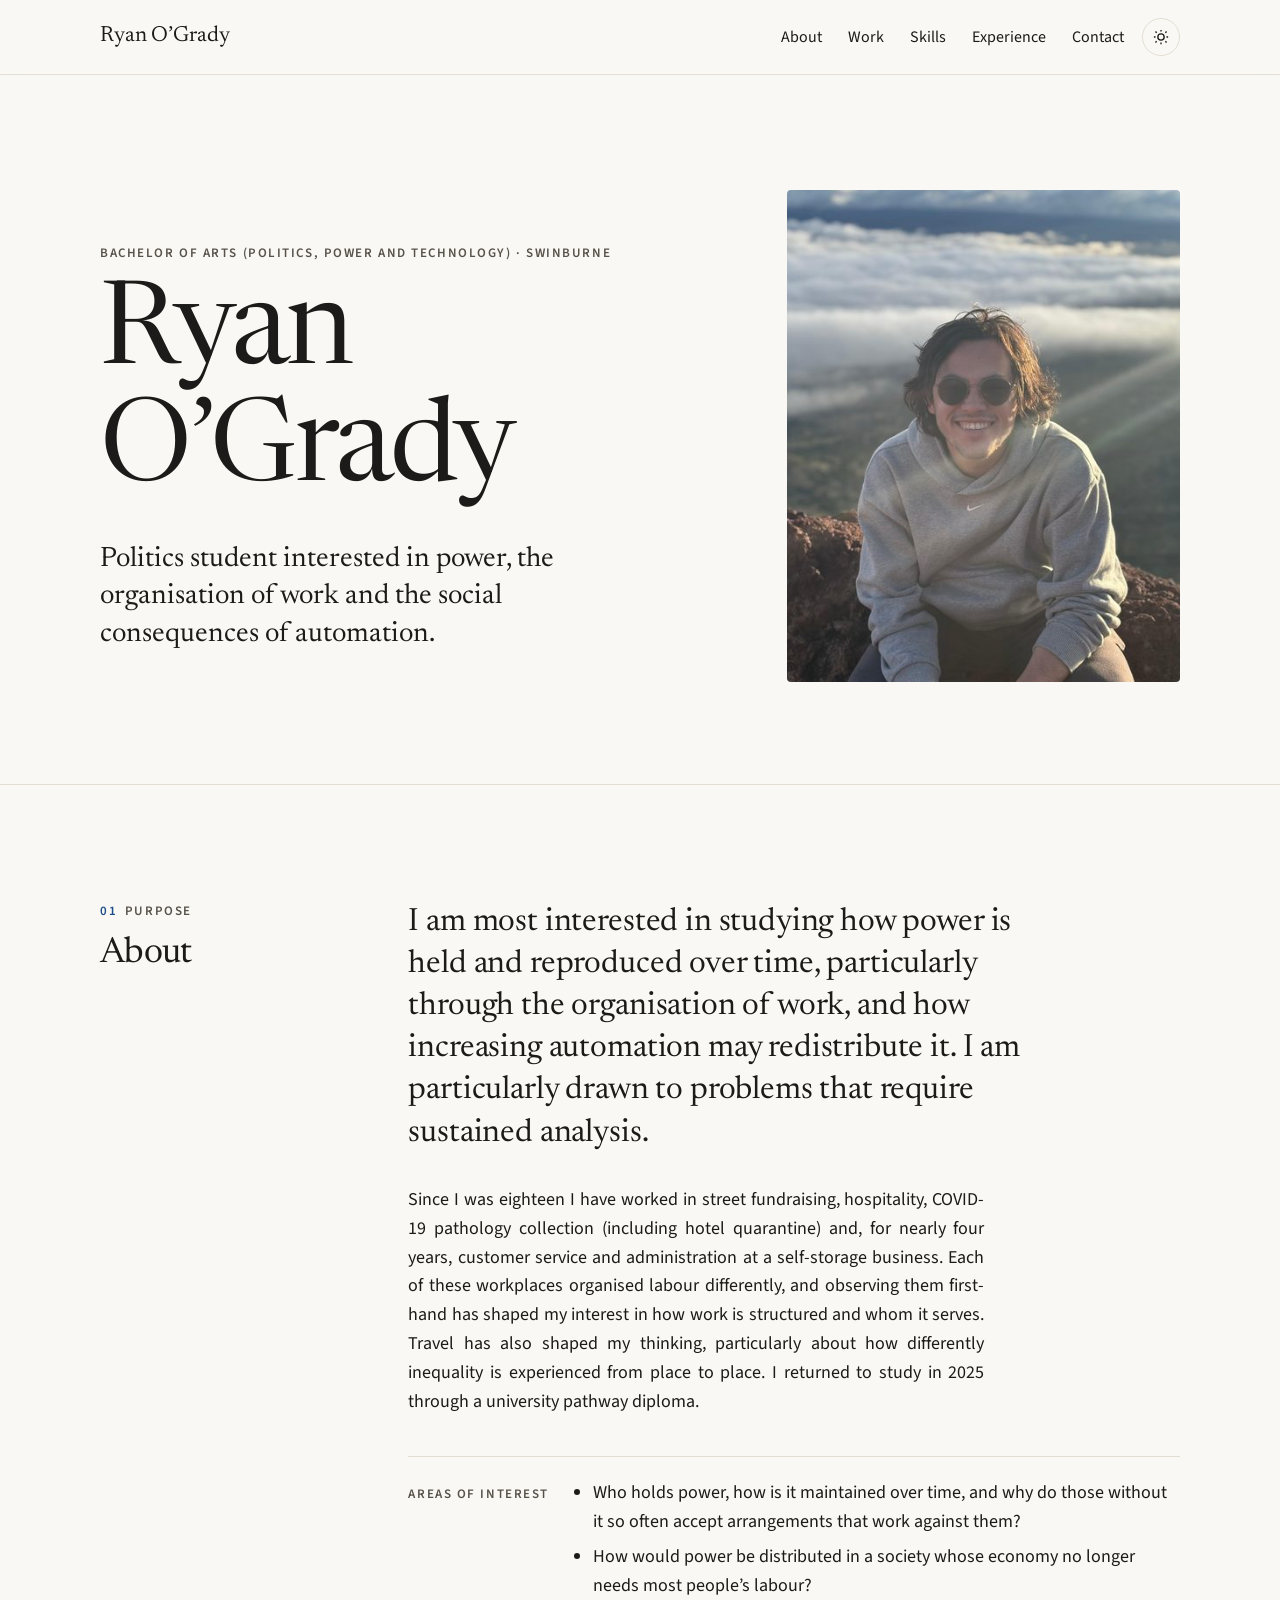
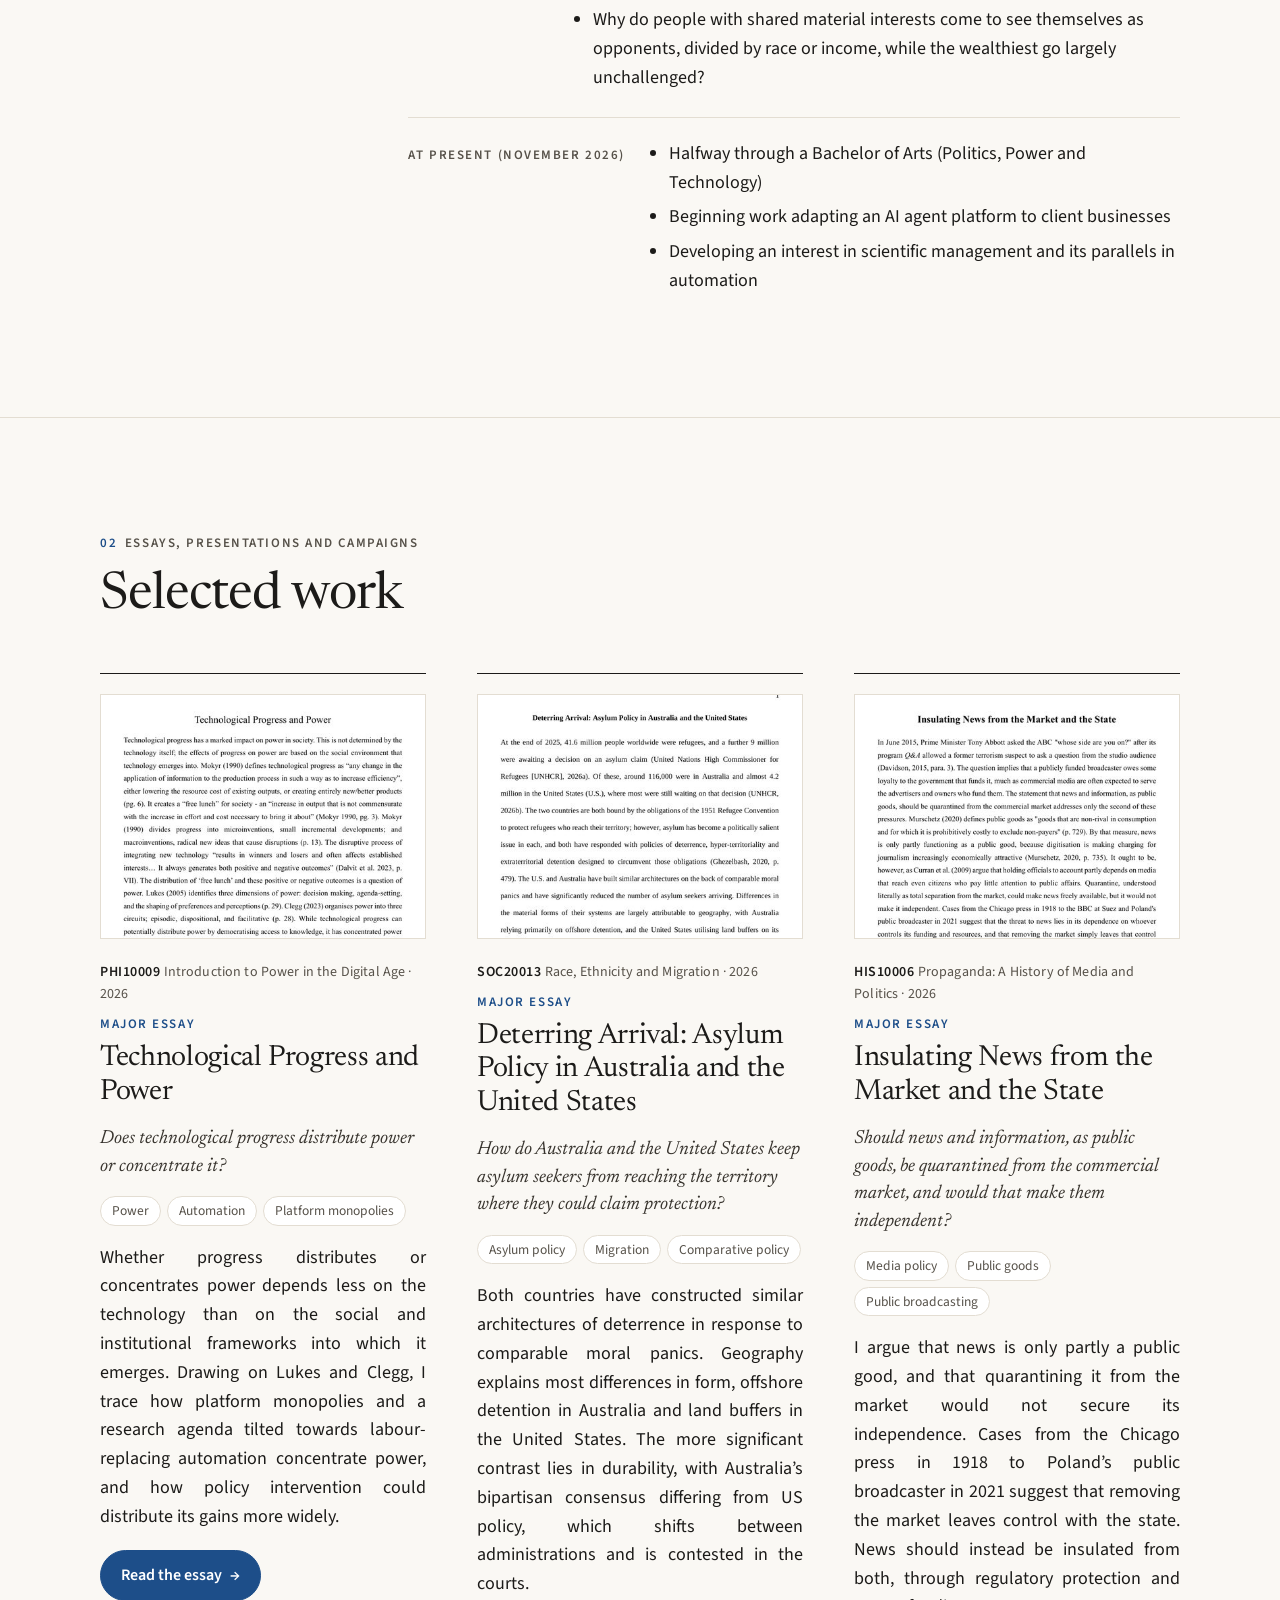
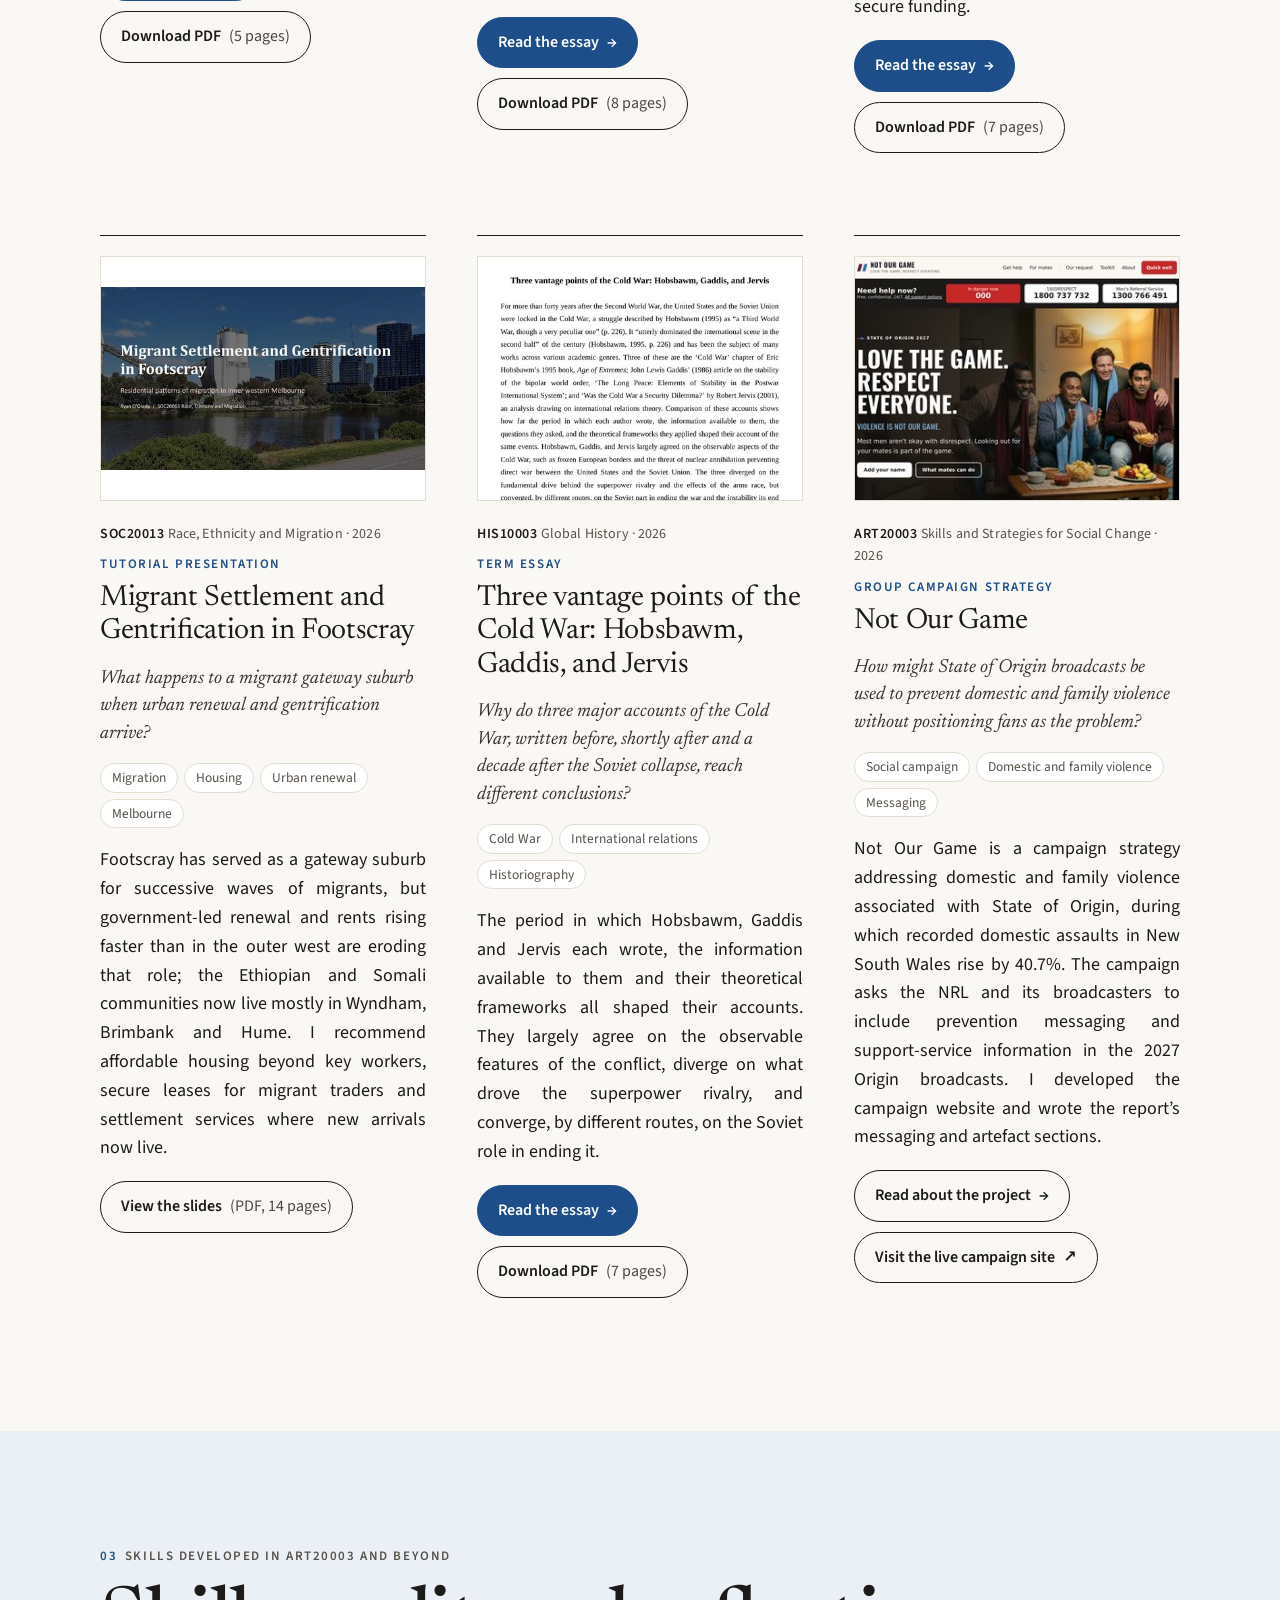
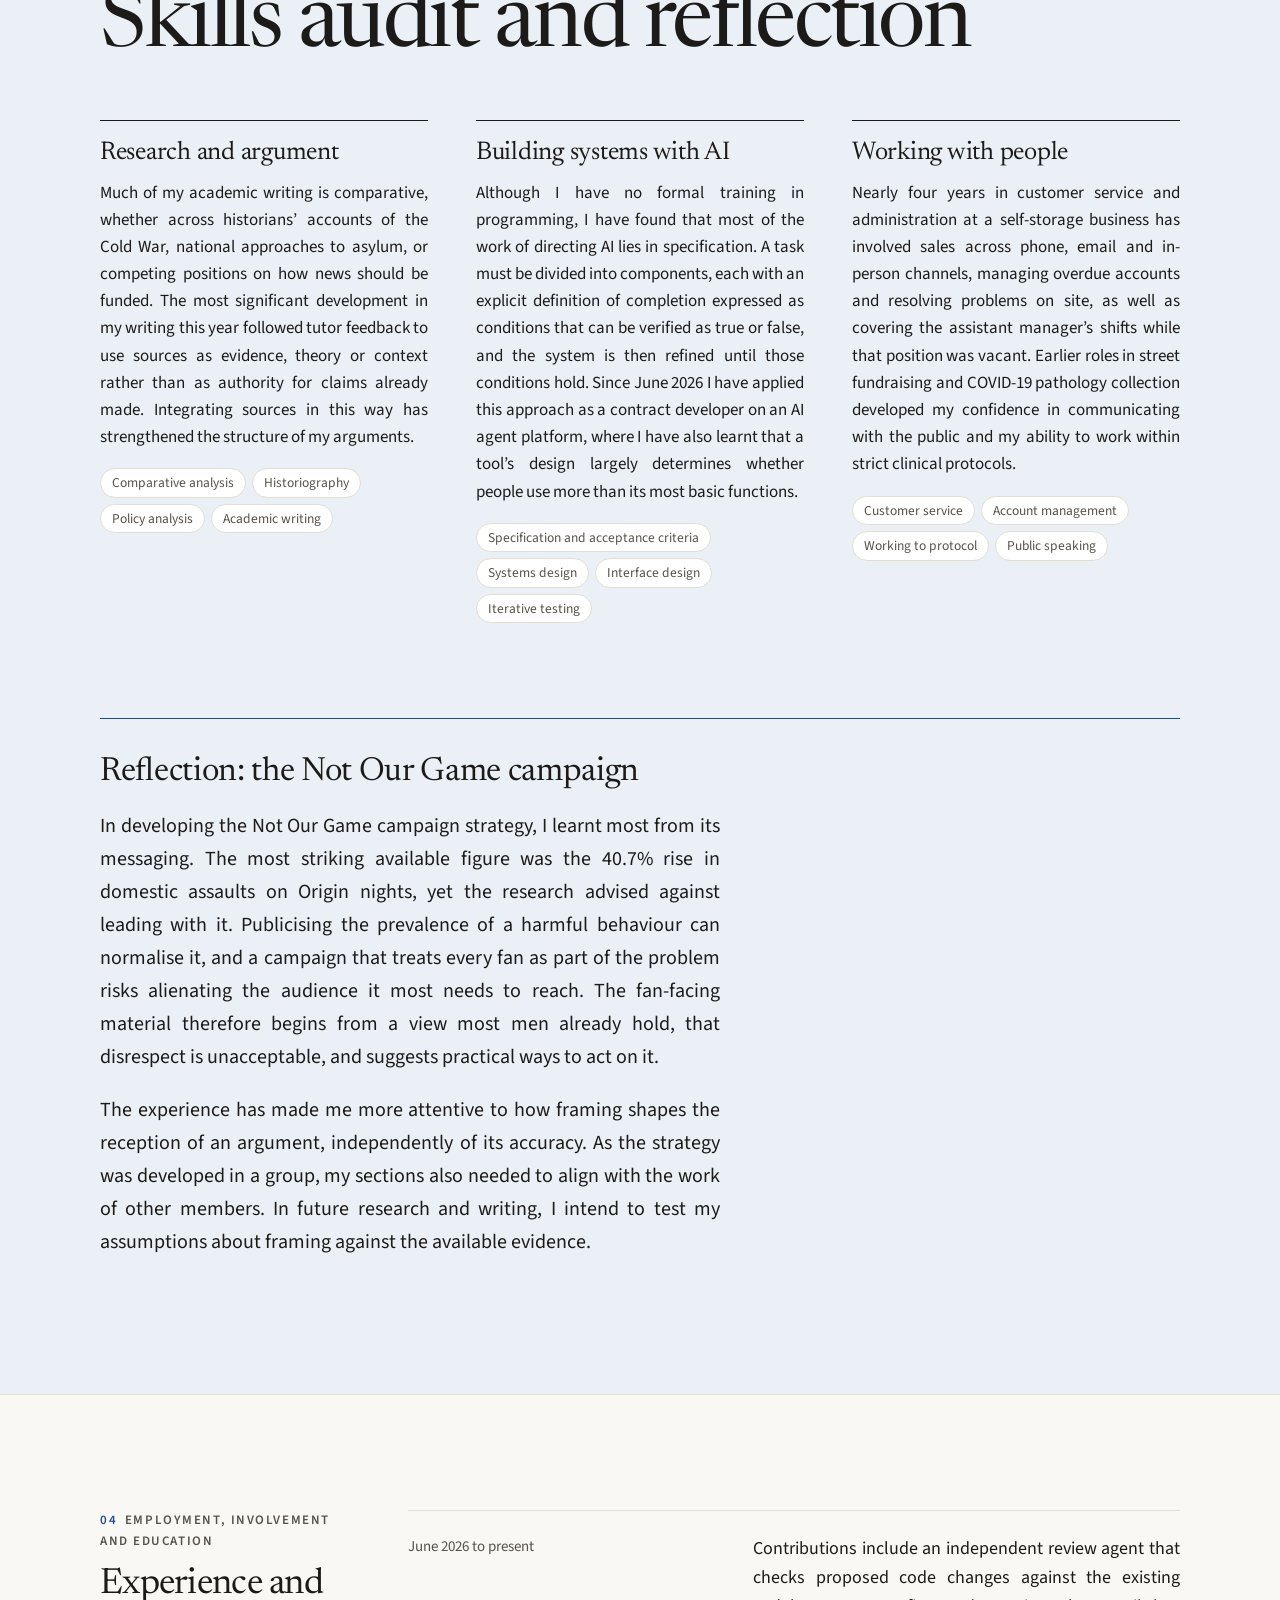
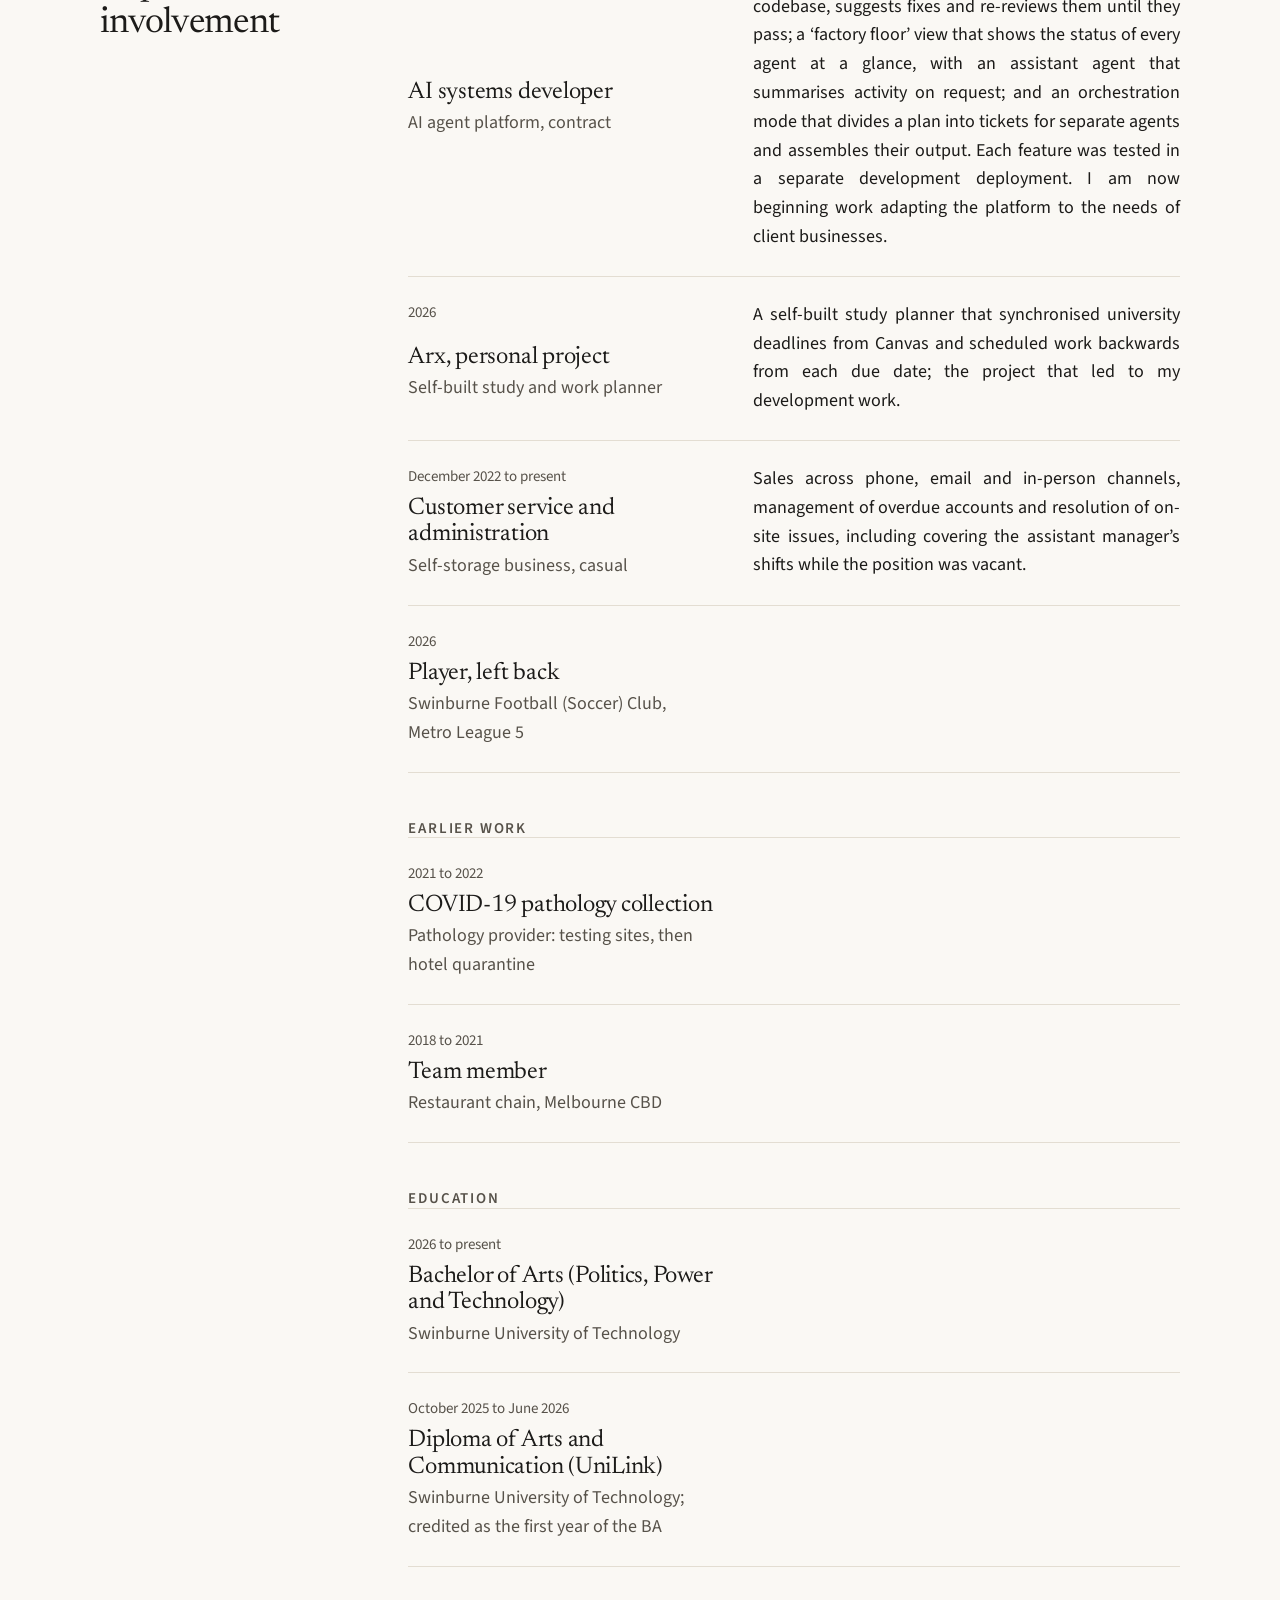
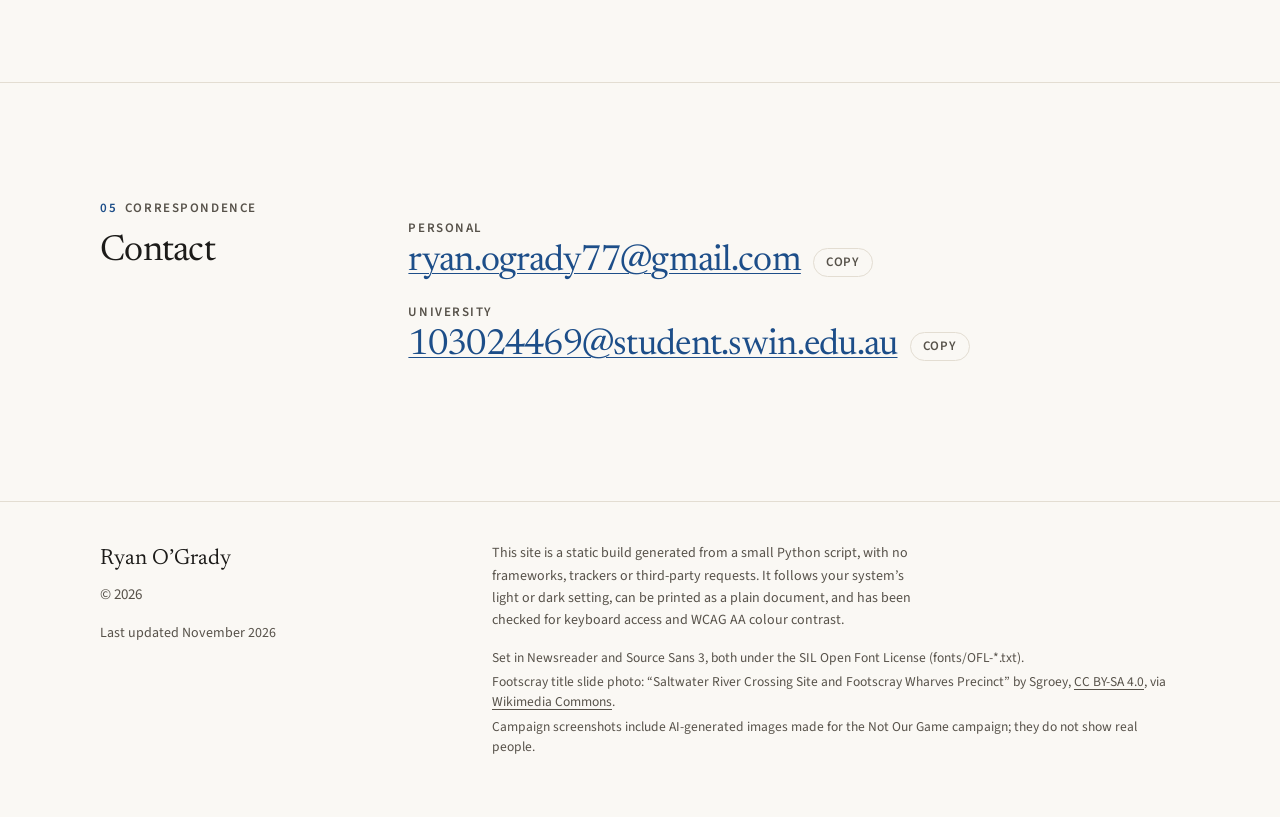
==== site/index.html @ 0b1dc6e7 "Final release build: wording pass, drafts accepted, indexing enabled Co-Authored-By: Claude Opus 5.5" ====
<!doctype html><html lang="en-AU"><head><meta charset="utf-8"><meta name="viewport" content="width=device-width, initial-scale=1"><title>Ryan O’Grady | Bachelor of Arts (Politics, Power and Technology), Swinburne</title><meta name="description" content="Portfolio of Ryan O’Grady, Bachelor of Arts student majoring in Politics, Power and Technology at Swinburne University of Technology."><meta name="theme-color" content="#faf8f4"><meta property="og:type" content="website"><meta property="og:title" content="Ryan O’Grady | Bachelor of Arts (Politics, Power and Technology), Swinburne"><meta property="og:description" content="Portfolio of Ryan O’Grady, Bachelor of Arts student majoring in Politics, Power and Technology at Swinburne University of Technology."><meta property="og:url" content="https://ryanoogrady.netlify.app"><meta property="og:image" content="https://ryanoogrady.netlify.app/og.jpg"><meta property="og:image:width" content="1200"><meta property="og:image:height" content="630"><meta property="og:image:alt" content="Ryan O’Grady: Bachelor of Arts (Politics, Power and Technology) · Swinburne"><meta name="twitter:card" content="summary_large_image"><link rel="icon" href="favicon.svg" type="image/svg+xml"><link rel="preload" href="fonts/newsreader.woff2" as="font" type="font/woff2" crossorigin><link rel="preload" href="fonts/source-sans-3.woff2" as="font" type="font/woff2" crossorigin><link rel="stylesheet" href="style.css"><script>try{var t=localStorage.getItem("theme");if(t)document.documentElement.dataset.theme=t}catch(e){}</script><script src="site.js" defer></script></head><body><a class="skip" href="#main">Skip to content</a><header class="site-head" id="top"><div class="wrap"><a class="brand" href="#top">Ryan O’Grady</a><div class="head-tools"><nav class="nav" aria-label="Main"><ul><li><a href="#about">About</a></li><li><a href="#work">Work</a></li><li><a href="#skills">Skills</a></li><li><a href="#experience">Experience</a></li><li><a href="#contact">Contact</a></li></ul></nav><button class="theme-toggle" type="button" aria-label="Switch to dark theme" hidden><svg class="sun" viewBox="0 0 24 24" fill="none" stroke="currentColor" stroke-width="1.8" aria-hidden="true"><circle cx="12" cy="12" r="4.2"/><path d="M12 2.5v2.2M12 19.3v2.2M4.6 4.6l1.6 1.6M17.8 17.8l1.6 1.6M2.5 12h2.2M19.3 12h2.2M4.6 19.4l1.6-1.6M17.8 6.2l1.6-1.6"/></svg><svg class="moon" viewBox="0 0 24 24" fill="none" stroke="currentColor" stroke-width="1.8" aria-hidden="true"><path d="M20 14.6A8.5 8.5 0 0 1 9.4 4a8.5 8.5 0 1 0 10.6 10.6z"/></svg></button></div></div><div class="progress" aria-hidden="true"></div></header><main id="main"><section class="hero" aria-labelledby="name"><div class="wrap"><div><p class="kicker">Bachelor of Arts (Politics, Power and Technology) · Swinburne</p><h1 id="name">Ryan O’Grady</h1><div class="descriptor"><p>Politics student interested in power, the organisation of work and the social consequences of automation.</p></div></div><figure class="portrait"><img src="images/ryan-portrait-900.jpg" srcset="images/ryan-portrait-450.jpg 450w, images/ryan-portrait-900.jpg 900w" sizes="(max-width:900px) 340px, 33vw" width="900" height="1125" alt="Ryan sitting on a rocky summit above a layer of cloud, smiling." fetchpriority="high" decoding="async"></figure></div></section><section class="sec" id="about" aria-labelledby="about-h"><div class="wrap sec-grid"><div class="sec-label"><p class="kicker"><span class="num">01</span>Purpose</p><h2 id="about-h">About</h2></div><div><p class="lede">I am most interested in studying how power is held and reproduced over time, particularly through the organisation of work, and how increasing automation may redistribute it. I am particularly drawn to problems that require sustained analysis.</p><div class="measure" style="margin-top:28px"><p>Since I was eighteen I have worked in street fundraising, hospitality, COVID-19 pathology collection (including hotel quarantine) and, for nearly four years, customer service and administration at a self-storage business. Each of these workplaces organised labour differently, and observing them first-hand has shaped my interest in how work is structured and whom it serves. Travel has also shaped my thinking, particularly about how differently inequality is experienced from place to place. I returned to study in 2025 through a university pathway diploma.</p></div><div class="exploring"><p class="kicker">Areas of interest</p><div><ul class="points"><li>Who holds power, how is it maintained over time, and why do those without it so often accept arrangements that work against them?</li><li>How would power be distributed in a society whose economy no longer needs most people’s labour?</li><li>Why do people with shared material interests come to see themselves as opponents, divided by race or income, while the wealthiest go largely unchallenged?</li></ul></div></div><div class="exploring"><p class="kicker">At present (November 2026)</p><div><ul class="points"><li>Halfway through a Bachelor of Arts (Politics, Power and Technology)</li><li>Beginning work adapting an AI agent platform to client businesses</li><li>Developing an interest in scientific management and its parallels in automation</li></ul></div></div></div></div></section><section class="sec" id="work" aria-labelledby="work-h"><div class="wrap"><div class="work-head"><p class="kicker"><span class="num">02</span>Essays, presentations and campaigns</p><h2 id="work-h">Selected work</h2></div><div class="cards"><article class="card"><figure class="thumb"><a href="essay-technological-progress-and-power.html" tabindex="-1" aria-hidden="true"><img src="images/essay-phi10009-p1-875.jpg" srcset="images/essay-phi10009-p1-480.jpg 480w, images/essay-phi10009-p1-875.jpg 875w" sizes="(max-width:700px) 92vw, 400px" width="875" height="656" alt="First page of the essay, headed Technological Progress and Power." loading="lazy" decoding="async"></a></figure><div><p class="unit"><b>PHI10009</b> Introduction to Power in the Digital Age <span aria-hidden="true">&middot;</span> 2026</p><h3><span class="type">Major essay</span><a class="card-link" href="essay-technological-progress-and-power.html">Technological Progress and Power</a></h3><p class="topic">Does technological progress distribute power or concentrate it?</p><ul class="tags" aria-label="Topics"><li>Power</li><li>Automation</li><li>Platform monopolies</li></ul><p>Whether progress distributes or concentrates power depends less on the technology than on the social and institutional frameworks into which it emerges. Drawing on Lukes and Clegg, I trace how platform monopolies and a research agenda tilted towards labour-replacing automation concentrate power, and how policy intervention could distribute its gains more widely.</p><p class="actions"><a class="btn solid" href="essay-technological-progress-and-power.html">Read the essay <span class="arr" aria-hidden="true">&rarr;</span></a><a class="btn" href="files/ryan-ogrady-technological-progress-and-power.pdf">Download PDF <span class="btn-note">(5 pages)</span></a></p></div></article><article class="card"><figure class="thumb"><a href="essay-deterring-arrival.html" tabindex="-1" aria-hidden="true"><img src="images/essay-soc20013-p1-875.jpg" srcset="images/essay-soc20013-p1-480.jpg 480w, images/essay-soc20013-p1-875.jpg 875w" sizes="(max-width:700px) 92vw, 400px" width="875" height="656" alt="First page of the essay, headed Deterring Arrival: Asylum Policy in Australia and the United States." loading="lazy" decoding="async"></a></figure><div><p class="unit"><b>SOC20013</b> Race, Ethnicity and Migration <span aria-hidden="true">&middot;</span> 2026</p><h3><span class="type">Major essay</span><a class="card-link" href="essay-deterring-arrival.html">Deterring Arrival: Asylum Policy in Australia and the United States</a></h3><p class="topic">How do Australia and the United States keep asylum seekers from reaching the territory where they could claim protection?</p><ul class="tags" aria-label="Topics"><li>Asylum policy</li><li>Migration</li><li>Comparative policy</li></ul><p>Both countries have constructed similar architectures of deterrence in response to comparable moral panics. Geography explains most differences in form, offshore detention in Australia and land buffers in the United States. The more significant contrast lies in durability, with Australia’s bipartisan consensus differing from US policy, which shifts between administrations and is contested in the courts.</p><p class="actions"><a class="btn solid" href="essay-deterring-arrival.html">Read the essay <span class="arr" aria-hidden="true">&rarr;</span></a><a class="btn" href="files/ryan-ogrady-deterring-arrival-asylum-policy.pdf">Download PDF <span class="btn-note">(8 pages)</span></a></p></div></article><article class="card"><figure class="thumb"><a href="essay-insulating-news.html" tabindex="-1" aria-hidden="true"><img src="images/essay-his10006-p1-875.jpg" srcset="images/essay-his10006-p1-480.jpg 480w, images/essay-his10006-p1-875.jpg 875w" sizes="(max-width:700px) 92vw, 400px" width="875" height="656" alt="First page of the essay, headed Insulating News from the Market and the State." loading="lazy" decoding="async"></a></figure><div><p class="unit"><b>HIS10006</b> Propaganda: A History of Media and Politics <span aria-hidden="true">&middot;</span> 2026</p><h3><span class="type">Major essay</span><a class="card-link" href="essay-insulating-news.html">Insulating News from the Market and the State</a></h3><p class="topic">Should news and information, as public goods, be quarantined from the commercial market, and would that make them independent?</p><ul class="tags" aria-label="Topics"><li>Media policy</li><li>Public goods</li><li>Public broadcasting</li></ul><p>I argue that news is only partly a public good, and that quarantining it from the market would not secure its independence. Cases from the Chicago press in 1918 to Poland’s public broadcaster in 2021 suggest that removing the market leaves control with the state. News should instead be insulated from both, through regulatory protection and secure funding.</p><p class="actions"><a class="btn solid" href="essay-insulating-news.html">Read the essay <span class="arr" aria-hidden="true">&rarr;</span></a><a class="btn" href="files/ryan-ogrady-insulating-news.pdf">Download PDF <span class="btn-note">(7 pages)</span></a></p></div></article><article class="card"><figure class="thumb fit"><a href="files/ryan-ogrady-footscray-presentation-slides.pdf" tabindex="-1" aria-hidden="true"><img src="images/footscray-final-p1-960.jpg" srcset="images/footscray-final-p1-480.jpg 480w, images/footscray-final-p1-960.jpg 960w" sizes="(max-width:700px) 92vw, 400px" width="960" height="540" alt="Title slide, ‘Migrant Settlement and Gentrification in Footscray’, over a photo of apartment towers beside the river at Footscray." loading="lazy" decoding="async"></a></figure><div><p class="unit"><b>SOC20013</b> Race, Ethnicity and Migration <span aria-hidden="true">&middot;</span> 2026</p><h3><span class="type">Tutorial presentation</span><a class="card-link" href="files/ryan-ogrady-footscray-presentation-slides.pdf">Migrant Settlement and Gentrification in Footscray</a></h3><p class="topic">What happens to a migrant gateway suburb when urban renewal and gentrification arrive?</p><ul class="tags" aria-label="Topics"><li>Migration</li><li>Housing</li><li>Urban renewal</li><li>Melbourne</li></ul><p>Footscray has served as a gateway suburb for successive waves of migrants, but government-led renewal and rents rising faster than in the outer west are eroding that role; the Ethiopian and Somali communities now live mostly in Wyndham, Brimbank and Hume. I recommend affordable housing beyond key workers, secure leases for migrant traders and settlement services where new arrivals now live.</p><p class="actions"><a class="btn" href="files/ryan-ogrady-footscray-presentation-slides.pdf">View the slides <span class="btn-note">(PDF, 14 pages)</span></a></p></div></article><article class="card"><figure class="thumb"><a href="essay-cold-war.html" tabindex="-1" aria-hidden="true"><img src="images/essay-his10003-p1-875.jpg" srcset="images/essay-his10003-p1-480.jpg 480w, images/essay-his10003-p1-875.jpg 875w" sizes="(max-width:700px) 92vw, 400px" width="875" height="656" alt="First page of the essay, headed Three vantage points of the Cold War: Hobsbawm, Gaddis, and Jervis." loading="lazy" decoding="async"></a></figure><div><p class="unit"><b>HIS10003</b> Global History <span aria-hidden="true">&middot;</span> 2026</p><h3><span class="type">Term essay</span><a class="card-link" href="essay-cold-war.html">Three vantage points of the Cold War: Hobsbawm, Gaddis, and Jervis</a></h3><p class="topic">Why do three major accounts of the Cold War, written before, shortly after and a decade after the Soviet collapse, reach different conclusions?</p><ul class="tags" aria-label="Topics"><li>Cold War</li><li>International relations</li><li>Historiography</li></ul><p>The period in which Hobsbawm, Gaddis and Jervis each wrote, the information available to them and their theoretical frameworks all shaped their accounts. They largely agree on the observable features of the conflict, diverge on what drove the superpower rivalry, and converge, by different routes, on the Soviet role in ending it.</p><p class="actions"><a class="btn solid" href="essay-cold-war.html">Read the essay <span class="arr" aria-hidden="true">&rarr;</span></a><a class="btn" href="files/ryan-ogrady-cold-war-three-vantage-points.pdf">Download PDF <span class="btn-note">(7 pages)</span></a></p></div></article><article class="card"><figure class="thumb"><a href="not-our-game.html" tabindex="-1" aria-hidden="true"><img src="images/campaign-home-desktop-960.jpg" srcset="images/campaign-home-desktop-480.jpg 480w, images/campaign-home-desktop-960.jpg 960w" sizes="(max-width:700px) 92vw, 400px" width="960" height="533" alt="Home page of the Not Our Game campaign website, headed ‘Love the game. Respect everyone.’ over an AI-generated image of four fans watching a game at home." loading="lazy" decoding="async"></a></figure><div><p class="unit"><b>ART20003</b> Skills and Strategies for Social Change <span aria-hidden="true">&middot;</span> 2026</p><h3><span class="type">Group campaign strategy</span><a class="card-link" href="not-our-game.html">Not Our Game</a></h3><p class="topic">How might State of Origin broadcasts be used to prevent domestic and family violence without positioning fans as the problem?</p><ul class="tags" aria-label="Topics"><li>Social campaign</li><li>Domestic and family violence</li><li>Messaging</li></ul><p>Not Our Game is a campaign strategy addressing domestic and family violence associated with State of Origin, during which recorded domestic assaults in New South Wales rise by 40.7%. The campaign asks the NRL and its broadcasters to include prevention messaging and support-service information in the 2027 Origin broadcasts. I developed the campaign website and wrote the report’s messaging and artefact sections.</p><p class="actions"><a class="btn" href="not-our-game.html">Read about the project <span class="arr" aria-hidden="true">&rarr;</span></a><a class="btn" href="https://not-our-game.netlify.app">Visit the live campaign site <span class="arr" aria-hidden="true">&#8599;</span></a></p></div></article></div></div></section><section class="sec skills" id="skills" aria-labelledby="skills-h"><div class="wrap"><p class="kicker"><span class="num">03</span>Skills developed in ART20003 and beyond</p><h2 id="skills-h">Skills audit and reflection</h2><div class="skill-groups"><article class="skill-group"><h3>Research and argument</h3><p>Much of my academic writing is comparative, whether across historians’ accounts of the Cold War, national approaches to asylum, or competing positions on how news should be funded. The most significant development in my writing this year followed tutor feedback to use sources as evidence, theory or context rather than as authority for claims already made. Integrating sources in this way has strengthened the structure of my arguments.</p><ul class="tags" aria-label="Skills"><li>Comparative analysis</li><li>Historiography</li><li>Policy analysis</li><li>Academic writing</li></ul></article><article class="skill-group"><h3>Building systems with AI</h3><p>Although I have no formal training in programming, I have found that most of the work of directing AI lies in specification. A task must be divided into components, each with an explicit definition of completion expressed as conditions that can be verified as true or false, and the system is then refined until those conditions hold. Since June 2026 I have applied this approach as a contract developer on an AI agent platform, where I have also learnt that a tool’s design largely determines whether people use more than its most basic functions.</p><ul class="tags" aria-label="Skills"><li>Specification and acceptance criteria</li><li>Systems design</li><li>Interface design</li><li>Iterative testing</li></ul></article><article class="skill-group"><h3>Working with people</h3><p>Nearly four years in customer service and administration at a self-storage business has involved sales across phone, email and in-person channels, managing overdue accounts and resolving problems on site, as well as covering the assistant manager’s shifts while that position was vacant. Earlier roles in street fundraising and COVID-19 pathology collection developed my confidence in communicating with the public and my ability to work within strict clinical protocols.</p><ul class="tags" aria-label="Skills"><li>Customer service</li><li>Account management</li><li>Working to protocol</li><li>Public speaking</li></ul></article></div><div class="skills-body"><div class="audit"><h3 class="reflect-h">Reflection: the Not Our Game campaign</h3><p>In developing the Not Our Game campaign strategy, I learnt most from its messaging. The most striking available figure was the 40.7% rise in domestic assaults on Origin nights, yet the research advised against leading with it. Publicising the prevalence of a harmful behaviour can normalise it, and a campaign that treats every fan as part of the problem risks alienating the audience it most needs to reach. The fan-facing material therefore begins from a view most men already hold, that disrespect is unacceptable, and suggests practical ways to act on it.</p><p>The experience has made me more attentive to how framing shapes the reception of an argument, independently of its accuracy. As the strategy was developed in a group, my sections also needed to align with the work of other members. In future research and writing, I intend to test my assumptions about framing against the available evidence.</p></div><div></div></div></div></section><section class="sec" id="experience" aria-labelledby="xp-h"><div class="wrap sec-grid"><div class="sec-label"><p class="kicker"><span class="num">04</span>Employment, involvement and education</p><h2 id="xp-h">Experience and involvement</h2></div><div><ul class="xp"><li><div class="dates">June 2026 to present</div><div><h3>AI systems developer</h3><p class="org">AI agent platform, contract</p></div><div class="text"><p>Contributions include an independent review agent that checks proposed code changes against the existing codebase, suggests fixes and re-reviews them until they pass; a ‘factory floor’ view that shows the status of every agent at a glance, with an assistant agent that summarises activity on request; and an orchestration mode that divides a plan into tickets for separate agents and assembles their output. Each feature was tested in a separate development deployment. I am now beginning work adapting the platform to the needs of client businesses.</p></div></li><li><div class="dates">2026</div><div><h3>Arx, personal project</h3><p class="org">Self-built study and work planner</p></div><div class="text"><p>A self-built study planner that synchronised university deadlines from Canvas and scheduled work backwards from each due date; the project that led to my development work.</p></div></li><li><div class="dates">December 2022 to present</div><div><h3>Customer service and administration</h3><p class="org">Self-storage business, casual</p></div><div class="text"><p>Sales across phone, email and in-person channels, management of overdue accounts and resolution of on-site issues, including covering the assistant manager’s shifts while the position was vacant.</p></div></li><li><div class="dates">2026</div><div><h3>Player, left back</h3><p class="org">Swinburne Football (Soccer) Club, Metro League 5</p></div><div class="text"></div></li></ul><h3 class="xp-sub">Earlier work</h3><ul class="xp"><li><div class="dates">2021 to 2022</div><div><h3>COVID-19 pathology collection</h3><p class="org">Pathology provider: testing sites, then hotel quarantine</p></div><div class="text"></div></li><li><div class="dates">2018 to 2021</div><div><h3>Team member</h3><p class="org">Restaurant chain, Melbourne CBD</p></div><div class="text"></div></li></ul><h3 class="xp-sub">Education</h3><ul class="xp"><li><div class="dates">2026 to present</div><div><h3>Bachelor of Arts (Politics, Power and Technology)</h3><p class="org">Swinburne University of Technology</p></div><div class="text"></div></li><li><div class="dates">October 2025 to June 2026</div><div><h3>Diploma of Arts and Communication (UniLink)</h3><p class="org">Swinburne University of Technology; credited as the first year of the BA</p></div><div class="text"></div></li></ul></div></div></section><section class="sec contact" id="contact" aria-labelledby="contact-h"><div class="wrap sec-grid"><div class="sec-label"><p class="kicker"><span class="num">05</span>Correspondence</p><h2 id="contact-h">Contact</h2></div><div><div style="margin-top:20px"><p class="email-row"><span class="email-label">Personal</span><span class="email-line"><a class="big" href="mailto:ryan.ogrady77@gmail.com">ryan.ogrady77@gmail.com</a><button class="copy" type="button" data-copy="ryan.ogrady77@gmail.com" aria-label="Copy personal email address" hidden>Copy</button></span></p><p class="email-row"><span class="email-label">University</span><span class="email-line"><a class="big" href="mailto:103024469@student.swin.edu.au">103024469@student.swin.edu.au</a><button class="copy" type="button" data-copy="103024469@student.swin.edu.au" aria-label="Copy university email address" hidden>Copy</button></span></p><span class="sr-only" aria-live="polite" id="live"></span></div></div></div></section></main><footer class="site-foot"><div class="wrap"><div><p class="name">Ryan O’Grady</p><p>&copy; 2026</p><p class="updated">Last updated November 2026</p></div><div><p class="colophon">This site is a static build generated from a small Python script, with no frameworks, trackers or third-party requests. It follows your system’s light or dark setting, can be printed as a plain document, and has been checked for keyboard access and WCAG AA colour contrast.</p><ul class="credits"><li>Set in Newsreader and Source Sans 3, both under the SIL Open Font License (fonts/OFL-*.txt).</li><li>Footscray title slide photo: “Saltwater River Crossing Site and Footscray Wharves Precinct” by Sgroey, <a href="https://creativecommons.org/licenses/by-sa/4.0/">CC BY-SA 4.0</a>, via <a href="https://commons.wikimedia.org/wiki/File:Saltwater_River_Crossing_Site_and_Footscray_Wharves_Precinct.jpg">Wikimedia Commons</a>.</li><li>Campaign screenshots include AI-generated images made for the Not Our Game campaign; they do not show real people.</li></ul></div></div></footer></body></html>
---- site/style.css ----
@font-face{font-family:Newsreader;src:url(fonts/newsreader.woff2) format('woff2');font-weight:200 800;font-style:normal;font-display:swap}
@font-face{font-family:Newsreader;src:url(fonts/newsreader-italic.woff2) format('woff2');font-weight:200 800;font-style:italic;font-display:swap}
@font-face{font-family:'Source Sans 3';src:url(fonts/source-sans-3.woff2) format('woff2');font-weight:200 900;font-style:normal;font-display:swap}
:root{--on-accent:#fff;--topic:#38342e;--bar:#f6f3ee;--dot:#d9d2c5;--head-bg:rgba(250,248,244,.88);color-scheme:light;--ink:#1c1b19;--muted:#57524a;--bg:#faf8f4;--paper:#fff;--line:#e3ddd2;--soft:#f2eee6;
 --accent:#1d4e89;--accent-ink:#163d6c;--tint:#ebf0f6;--serif:Newsreader,Georgia,'Times New Roman',serif;
 --sans:'Source Sans 3',system-ui,-apple-system,'Segoe UI',Roboto,Arial,sans-serif;--wrap:1160px;--pad:clamp(20px,4vw,40px)}
*,*::before,*::after{box-sizing:border-box}
html{-webkit-text-size-adjust:100%;scroll-behavior:smooth;scroll-padding-top:24px}
@media (prefers-reduced-motion:reduce){html{scroll-behavior:auto}}
body{margin:0;background:var(--bg);color:var(--ink);font-family:var(--sans);font-size:18px;line-height:1.6;
 font-feature-settings:'kern','liga';text-rendering:optimizeLegibility;-webkit-font-smoothing:antialiased}
img{max-width:100%;height:auto;display:block}
a{color:var(--accent);text-decoration-thickness:1px;text-underline-offset:3px}
a:hover{color:var(--accent-ink);text-decoration-thickness:2px}
:focus-visible{outline:3px solid var(--accent);outline-offset:3px;border-radius:2px}
h1,h2,h3{font-family:var(--serif);font-weight:400;line-height:1.1;margin:0;letter-spacing:-.01em;font-optical-sizing:auto}
p{margin:0 0 1em}
/* Ryan's preference: justified body text, with hyphenation (lang="en-AU") to keep word gaps even in narrow columns */
main p{text-align:justify;-webkit-hyphens:auto;hyphens:auto;hyphenate-limit-chars:8 4 3}
main .descriptor p,main p.topic,main p.lede,main p.kicker,main p.unit,main p.org,main p.actions,main p.crumb,main p.big,main p.name,main p.email-row{text-align:left;-webkit-hyphens:manual;hyphens:manual}
.wrap{max-width:var(--wrap);margin:0 auto;padding:0 var(--pad)}
.skip{position:absolute;left:12px;top:-60px;background:var(--ink);color:var(--bg);padding:10px 16px;border-radius:4px;z-index:10;text-decoration:none}
.skip:focus{top:12px;color:var(--bg)}
.kicker{font-family:var(--sans);font-size:13px;font-weight:600;letter-spacing:.12em;text-transform:uppercase;color:var(--muted);margin:0 0 14px}
.num{color:var(--accent);font-variant-numeric:tabular-nums;margin-right:.6em}

/* header */
.site-head{position:sticky;top:0;z-index:20;border-bottom:1px solid var(--line);background:var(--head-bg);-webkit-backdrop-filter:saturate(1.4) blur(10px);backdrop-filter:saturate(1.4) blur(10px);transition:box-shadow .2s ease}
.site-head.scrolled{box-shadow:0 10px 24px -18px rgba(0,0,0,.45)}
.progress{position:absolute;left:0;right:0;bottom:-1px;height:2px;background:var(--accent);transform-origin:0 50%;transform:scaleX(var(--p,0))}
.head-tools{display:flex;align-items:center;gap:18px;flex-wrap:wrap}
.theme-toggle{display:inline-grid;place-items:center;width:38px;height:38px;border-radius:50%;border:1px solid var(--line);background:transparent;color:var(--ink);cursor:pointer;padding:0}
.theme-toggle:hover{border-color:var(--ink)}
.theme-toggle svg{width:18px;height:18px}
.theme-toggle .moon,[data-theme-now=dark] .theme-toggle .sun{display:none}
[data-theme-now=dark] .theme-toggle .moon{display:block}
.nav a.is-current{border-bottom-color:var(--accent);color:var(--accent)}
.copy{margin-left:12px;font:600 13px/1 var(--sans);letter-spacing:.06em;text-transform:uppercase;color:var(--muted);background:none;border:1px solid var(--line);border-radius:999px;padding:7px 12px;cursor:pointer;vertical-align:middle}
.copy:hover{color:var(--ink);border-color:var(--ink)}
.email-line{display:flex;align-items:center;flex-wrap:wrap;gap:6px 0}
.sr-only{position:absolute;width:1px;height:1px;padding:0;margin:-1px;overflow:hidden;clip:rect(0,0,0,0);white-space:nowrap;border:0}
.colophon{font-size:14px;color:var(--muted);max-width:60ch;margin:0 0 12px}
html{scroll-padding-top:96px}
@media (prefers-reduced-motion:no-preference){html{scroll-behavior:smooth}body{transition:background-color .25s ease,color .25s ease}}
.site-head .wrap{display:flex;align-items:center;justify-content:space-between;gap:12px 28px;flex-wrap:wrap;padding-top:18px;padding-bottom:18px}
.brand{font-family:var(--serif);font-size:22px;color:var(--ink);text-decoration:none;letter-spacing:-.005em}
.brand:hover{color:var(--ink)}
.nav ul{list-style:none;margin:0;padding:0;display:flex;flex-wrap:wrap;gap:4px 26px}
.nav a{color:var(--ink);text-decoration:none;font-size:16px;padding:6px 0;border-bottom:1px solid transparent}
.nav a:hover{border-bottom-color:var(--ink)}
.nav a[aria-current]{border-bottom-color:var(--accent);color:var(--accent)}

/* hero */
.hero{padding:clamp(56px,9vw,120px) 0 clamp(56px,8vw,104px)}
.hero .wrap{display:grid;grid-template-columns:minmax(0,1.55fr) minmax(0,1fr);gap:clamp(32px,6vw,88px);align-items:end}
.hero h1{font-size:clamp(54px,9vw,120px);line-height:1.02;letter-spacing:-.025em;font-weight:380;margin:0 0 28px}
.hero .descriptor{font-family:var(--serif);font-size:clamp(22px,2.4vw,28px);line-height:1.35;max-width:30ch}
.portrait{margin:0;position:relative}
.portrait img{border-radius:4px;aspect-ratio:4/5;object-fit:cover;width:100%}
.monogram{aspect-ratio:4/5;border-radius:4px;background:
 repeating-linear-gradient(0deg,transparent 0 23px,rgba(29,78,137,.08) 23px 24px),var(--tint);
 display:grid;place-items:center;font-family:var(--serif);font-size:clamp(64px,9vw,120px);color:rgba(29,78,137,.35);letter-spacing:-.03em}
.portrait .ph{position:absolute;left:12px;right:12px;bottom:12px}

/* sections */
.sec{padding:clamp(64px,9vw,120px) 0;border-top:1px solid var(--line)}
.sec-grid{display:grid;grid-template-columns:minmax(0,3fr) minmax(0,9fr);gap:clamp(24px,4vw,56px)}
.sec h2{font-size:clamp(34px,4.4vw,52px);letter-spacing:-.02em}
.sec-label h2{font-size:clamp(28px,3vw,36px)}
.lede{font-family:var(--serif);font-size:clamp(24px,2.6vw,32px);line-height:1.32;letter-spacing:-.005em;max-width:34ch}
.measure{max-width:64ch}
.exploring{margin-top:40px;padding-top:22px;border-top:1px solid var(--line);display:grid;grid-template-columns:auto 1fr;gap:6px 24px;align-items:baseline}
.exploring .kicker{margin:0}
.exploring+.exploring{margin-top:18px}
.points{margin:0;padding-left:1.1em}.points li{margin:0 0 6px}
.card .actions{margin-top:18px;display:flex;flex-wrap:wrap;gap:10px}
.card-link{color:inherit;text-decoration:none;background-image:linear-gradient(currentColor,currentColor);background-size:0 1px;background-repeat:no-repeat;background-position:0 100%;transition:background-size .25s ease}
.card-link:hover{color:inherit;background-size:100% 1px}
.card .thumb a{display:block;height:100%}
.card .thumb img{transition:transform .35s ease}
.card .thumb a:hover img{transform:scale(1.025)}
@media (prefers-reduced-motion:reduce){.card-link,.card .thumb img{transition:none}}
.standfirst{font-family:var(--serif);font-style:italic;font-size:clamp(20px,2vw,24px);line-height:1.45;color:var(--topic);margin:0 0 18px;max-width:40rem;text-align:left!important}
.essay-nav{display:grid;grid-template-columns:1fr 1fr;gap:16px;max-width:44rem;margin:56px 0 24px;padding-top:24px;border-top:1px solid var(--line)}
.essay-nav a{display:block;text-decoration:none;color:var(--ink);padding:14px 16px;border:1px solid var(--line);border-radius:6px}
.essay-nav a:hover{border-color:var(--ink)}
.essay-nav .dir{display:block;font-size:13px;font-weight:600;letter-spacing:.12em;text-transform:uppercase;color:var(--muted);margin-bottom:4px}
.essay-nav .t{font-family:var(--serif);font-size:19px;line-height:1.3}
.essay-nav .next{text-align:right;grid-column:2}
@media (max-width:600px){.essay-nav{grid-template-columns:1fr}.essay-nav .next{grid-column:1}}
.updated{font-size:14px;color:var(--muted)}
.essay-head{max-width:46rem}
.essay-head .unit{margin-bottom:10px}
.page-hero.essay-head h1{font-size:clamp(36px,5vw,60px);line-height:1.08;letter-spacing:-.02em;margin:0 0 18px}
.essay-meta{font-size:15px;color:var(--muted);margin:0 0 18px;text-align:left!important}
.essay-body{max-width:44rem;font-family:var(--serif);font-size:20px;line-height:1.7;padding:clamp(8px,2vw,24px) 0 0;border-top:1px solid var(--line)}
.essay-body p{margin:0 0 1.05em}
.essay-body h2{font-size:clamp(24px,2.4vw,30px);line-height:1.25;margin:1.6em 0 .6em}
.essay-body .refs-h{font-family:var(--sans);font-size:13px;font-weight:600;letter-spacing:.12em;text-transform:uppercase;color:var(--muted);margin-top:2.6em}
.refs{list-style:none;margin:0;padding:0;font-family:var(--sans);font-size:15px;line-height:1.55}
.refs li{padding-left:2em;text-indent:-2em;margin:0 0 .75em;overflow-wrap:anywhere}
@media (max-width:600px){.essay-body{font-size:18px}}
.card .thumb{margin:0 0 22px;aspect-ratio:4/3;overflow:hidden;border:1px solid var(--line);background:#fff}
.card .thumb img{display:block;width:100%;height:100%;object-fit:cover;object-position:top center}
.card .thumb.fit img{object-fit:contain;object-position:center}
.btn-note{font-weight:400;opacity:.8}

/* featured */
.feature-head{display:flex;justify-content:space-between;align-items:end;gap:24px;flex-wrap:wrap;margin-bottom:clamp(28px,4vw,48px)}
.feature-head h2{font-size:clamp(44px,6.5vw,84px);letter-spacing:-.03em}
.stage{position:relative;padding-right:clamp(40px,10vw,150px);margin-bottom:clamp(40px,5vw,64px)}
.frame{background:var(--paper);border:1px solid var(--line);border-radius:10px;overflow:hidden;
 box-shadow:0 1px 2px rgba(28,27,25,.05),0 24px 48px -24px rgba(28,27,25,.28)}
.frame .bar{height:26px;display:flex;align-items:center;gap:6px;padding:0 12px;border-bottom:1px solid var(--line);background:var(--bar)}
.frame .bar i{width:9px;height:9px;border-radius:50%;background:var(--dot);display:block}
.phone{position:absolute;right:0;bottom:-28px;width:clamp(120px,22%,240px);border:6px solid #1c1b19;border-radius:26px;overflow:hidden;
 background:#1c1b19;box-shadow:0 24px 48px -16px rgba(28,27,25,.45)}
.phone img{border-radius:20px}
.feature-body{display:grid;grid-template-columns:minmax(0,7fr) minmax(0,5fr);gap:clamp(28px,5vw,72px);align-items:start}
.meta{margin:0;display:grid;grid-template-columns:auto 1fr;gap:10px 20px;font-size:16px;border-top:1px solid var(--ink);padding-top:16px}
.meta dt{font-weight:600;color:var(--muted);font-size:13px;letter-spacing:.1em;text-transform:uppercase;padding-top:3px}
.meta dd{margin:0}
.actions{display:flex;flex-wrap:wrap;gap:12px;margin-top:28px}
.btn{display:inline-flex;align-items:center;gap:8px;padding:12px 20px;border-radius:999px;font-weight:600;font-size:16px;text-decoration:none;
 border:1.5px solid var(--ink);color:var(--ink);background:transparent}
.btn:hover{background:var(--ink);color:var(--bg)}
.btn.solid{background:var(--accent);border-color:var(--accent);color:var(--on-accent)}
.btn.solid:hover{background:var(--accent-ink);border-color:var(--accent-ink);color:var(--on-accent)}
.btn .arr{font-family:var(--sans)}

/* work cards */
.work-head{margin-bottom:clamp(28px,4vw,48px)}
.cards{display:grid;grid-template-columns:repeat(auto-fill,minmax(300px,1fr));gap:clamp(40px,5vw,64px) clamp(28px,4vw,56px)}
.card{border-top:1px solid var(--ink);padding-top:20px;display:flex;flex-direction:column}
.card.wide{grid-column:1/-1;display:grid;grid-template-columns:minmax(0,7fr) minmax(0,5fr);gap:clamp(24px,4vw,56px);align-items:start}
.card .unit{font-size:14px;color:var(--muted);margin:0 0 12px;letter-spacing:.01em}
.card .unit b{color:var(--ink);font-weight:600;letter-spacing:.04em}
.card h3{font-size:clamp(25px,2.3vw,29px);line-height:1.15;margin:0 0 16px;letter-spacing:-.012em}
.card .type{font-family:var(--sans);display:block;font-size:13px;font-weight:600;letter-spacing:.12em;text-transform:uppercase;color:var(--accent);margin-bottom:10px}
.topic{font-family:var(--serif);font-style:italic;font-size:19px;line-height:1.45;color:var(--topic);margin:0 0 16px}
.tags{list-style:none;margin:0 0 18px;padding:0;display:flex;flex-wrap:wrap;gap:6px}
.tags li{font-size:13.5px;line-height:1;padding:7px 11px;border:1px solid var(--line);border-radius:999px;background:var(--paper);color:var(--muted)}
.slides{display:grid;grid-template-columns:1fr 1fr;gap:12px}
.slides figure{margin:0}
.slides figure:first-child{grid-column:1/-1}
.slides img{border:1px solid var(--line);border-radius:6px}

/* skills */
.skills{background:var(--tint);border-top:0}
.skills h2{font-size:clamp(44px,6.5vw,84px);letter-spacing:-.03em;margin-bottom:clamp(28px,4vw,48px)}
.skills-body{display:grid;grid-template-columns:minmax(0,8fr) minmax(0,4fr);gap:clamp(28px,5vw,72px);align-items:start;
 border-top:1px solid var(--accent);padding-top:clamp(24px,3vw,36px)}
.skills .audit{font-size:20px;line-height:1.65;max-width:62ch}
.skills .audit .ph{font-size:17px;padding:20px 22px;max-width:none}
.skill-groups{display:grid;grid-template-columns:repeat(auto-fit,minmax(260px,1fr));gap:clamp(28px,4vw,48px);margin-bottom:clamp(48px,6vw,80px)}
.skill-group{border-top:1px solid var(--ink);padding-top:18px}
.skill-group h3{font-size:clamp(23px,2vw,27px);margin:0 0 12px}
.skill-group p{font-size:17px;line-height:1.6}
.reflect-h{font-size:clamp(26px,2.6vw,34px);margin:0 0 18px}
.skills .audit p:first-child{font-family:var(--serif);font-size:clamp(23px,2.3vw,28px);line-height:1.4}
.skill-list{list-style:none;padding:0;margin:0;display:flex;flex-wrap:wrap;gap:8px}
.skill-list li{background:var(--paper);border:1px solid #cbd6e4;border-radius:999px;padding:8px 14px;font-size:15px}

/* experience */
.xp{list-style:none;margin:0;padding:0}
.xp li{display:grid;grid-template-columns:minmax(0,5fr) minmax(0,7fr);grid-template-areas:'dates text' 'role text';align-items:start;gap:6px 40px;padding:24px 0;border-top:1px solid var(--line)}
.xp li>.dates{grid-area:dates}.xp li>div:nth-child(2){grid-area:role}.xp li>.text{grid-area:text}
.xp li:last-child{border-bottom:1px solid var(--line)}
.xp .dates{font-size:15px;color:var(--muted);font-variant-numeric:tabular-nums}
.xp h3{font-size:24px;margin:0 0 4px}
.xp .org{margin:0;color:var(--muted)}
.xp .text p:last-child{margin:0}
.xp-sub{font-size:15px;letter-spacing:.12em;text-transform:uppercase;color:var(--muted);margin:48px 0 0;font-family:var(--sans);font-weight:600}

/* contact */
.contact .big{font-family:var(--serif);font-size:clamp(28px,4vw,48px);letter-spacing:-.02em;line-height:1.2;word-break:break-word}
.contact .email-row{margin:0 0 18px;display:flex;flex-direction:column;gap:2px}
.contact .email-row .big{font-size:clamp(22px,3vw,36px)}
.email-label{font-size:13px;font-weight:600;letter-spacing:.12em;text-transform:uppercase;color:var(--muted)}

/* footer */
.site-foot{border-top:1px solid var(--line);padding:40px 0 56px;font-size:15px;color:var(--muted)}
.site-foot .wrap{display:grid;grid-template-columns:minmax(0,1fr) minmax(0,2fr);gap:20px 48px}
.site-foot .name{font-family:var(--serif);font-size:22px;color:var(--ink);margin:0 0 6px}
.credits{list-style:none;margin:16px 0 0;padding:0;font-size:13.5px;line-height:1.5}
.credits li{margin-bottom:4px}
.site-foot a{color:var(--muted)}

/* detail page */
.crumb{font-size:15px;margin:0 0 28px}
.crumb a{text-decoration:none}
.page-hero{padding:clamp(48px,7vw,96px) 0 clamp(36px,5vw,56px)}
.page-hero h1{font-size:clamp(52px,8vw,108px);letter-spacing:-.03em;line-height:.95;margin:0 0 32px}
.page-hero .feature-body{align-items:end}
.gallery{display:grid;grid-template-columns:repeat(3,minmax(0,1fr));gap:clamp(24px,3vw,40px);align-items:start}
.gallery figure:first-child{grid-column:span 2}
.gallery .phone-shot{grid-row:span 2;align-self:stretch}
.gallery figure{margin:0}
.gallery figcaption,.slides figcaption,.tiles figcaption{font-size:14px;color:var(--muted);margin-top:10px}
.gallery .phone-shot{display:flex;flex-direction:column;align-items:center;justify-content:center;background:var(--soft);border-radius:10px;padding:28px}
.gallery .phone-shot .phone{position:static;width:min(240px,62%)}
.gallery .phone-shot figcaption{align-self:flex-start}
.prose-sec{display:grid;grid-template-columns:minmax(0,3fr) minmax(0,9fr);gap:clamp(20px,4vw,56px);padding:clamp(40px,5vw,64px) 0;border-top:1px solid var(--line)}
.prose-sec h2{font-size:clamp(26px,2.8vw,34px)}
.tiles{display:grid;grid-template-columns:repeat(3,minmax(0,1fr));gap:20px}
.tiles figure{margin:0}
.tiles img{border-radius:6px;border:1px solid var(--line)}

/* placeholders: deliberately loud, temporary */
.ph{border:2px dashed #b45309;background:#fff6e5;color:#5b3608;border-radius:6px;padding:14px 16px;font-family:var(--sans);
 font-size:15.5px;line-height:1.45;font-style:normal;letter-spacing:0;text-transform:none;font-weight:400;max-width:62ch}
.ph-who{color:#8a3c04;font-weight:700;margin-right:2px}
.ph-len{white-space:nowrap}
.ph-i{display:inline;padding:2px 8px;border-width:1.5px;font-size:14px;line-height:1.9;box-decoration-break:clone;-webkit-box-decoration-break:clone}

/* responsive */
@media (max-width:900px){
 .hero .wrap{grid-template-columns:1fr}
 .portrait{max-width:340px}
 .sec-grid,.prose-sec,.feature-body,.card.wide,.skills-body{grid-template-columns:1fr}
 .cards{grid-template-columns:1fr}
 .xp li{grid-template-columns:1fr;grid-template-areas:'dates' 'role' 'text'}
 .site-foot .wrap{grid-template-columns:1fr}
 .exploring{grid-template-columns:1fr}
 .gallery{grid-template-columns:repeat(2,minmax(0,1fr))}
}
html[data-theme=dark]{--ink:#ebe7e0;--muted:#b4aca0;--bg:#141619;--paper:#1d2024;--line:#363a41;--soft:#1b1e22;--accent:#8db4e8;--accent-ink:#b8d1f2;--tint:#18202b;--on-accent:#0f141a;--topic:#d8d2c8;--bar:#23272c;--dot:#4a4f57;--head-bg:rgba(20,22,25,.86);color-scheme:dark}
@media (prefers-color-scheme:dark){html:not([data-theme=light]){--ink:#ebe7e0;--muted:#b4aca0;--bg:#141619;--paper:#1d2024;--line:#363a41;--soft:#1b1e22;--accent:#8db4e8;--accent-ink:#b8d1f2;--tint:#18202b;--on-accent:#0f141a;--topic:#d8d2c8;--bar:#23272c;--dot:#4a4f57;--head-bg:rgba(20,22,25,.86);color-scheme:dark}}
html[data-theme-now=dark] .card .thumb,html[data-theme-now=dark] .frame{border-color:#2b2f35}
@media print{.site-head,.skip,.actions,.copy,.theme-toggle,.progress{display:none!important}html,body{background:#fff!important;color:#000!important}body{font-size:11pt}.sec{padding:14pt 0;border-top:1px solid #ccc}.skills{background:none!important}.hero,.card,.skill-group,.xp li,.exploring{break-inside:avoid}.thumb,.portrait{display:none}main a[href^=http]::after,main a[href$='.pdf']::after{content:' (' attr(href) ')';font-size:9pt;color:#444;word-break:break-all}}
@media (max-width:900px){.site-head{transition:transform .25s ease,box-shadow .2s ease}.site-head.head-hidden{transform:translateY(-100%)}}
@media (max-width:900px) and (prefers-reduced-motion:reduce){.site-head{transition:none}}
@media (max-width:600px){
 body{font-size:17px}
 .site-head .wrap{padding-top:14px;padding-bottom:14px}
 .nav ul{gap:2px 18px}
 .nav a{font-size:15.5px}
 .head-tools{display:contents}
 .theme-toggle{order:1;margin-left:auto;width:34px;height:34px}
 .nav{order:2;width:100%}
 html{scroll-padding-top:110px}
 .stage{padding-right:56px;padding-top:64px}
 .portrait{max-width:280px}
 .phone{width:34%;border-width:4px;border-radius:18px;bottom:-20px}
 .phone img{border-radius:14px}
 .gallery,.tiles{grid-template-columns:1fr}
 .gallery figure:first-child{grid-column:auto}.gallery .phone-shot{grid-row:auto}
 .frame .bar{height:18px}.frame .bar i{width:7px;height:7px}
}
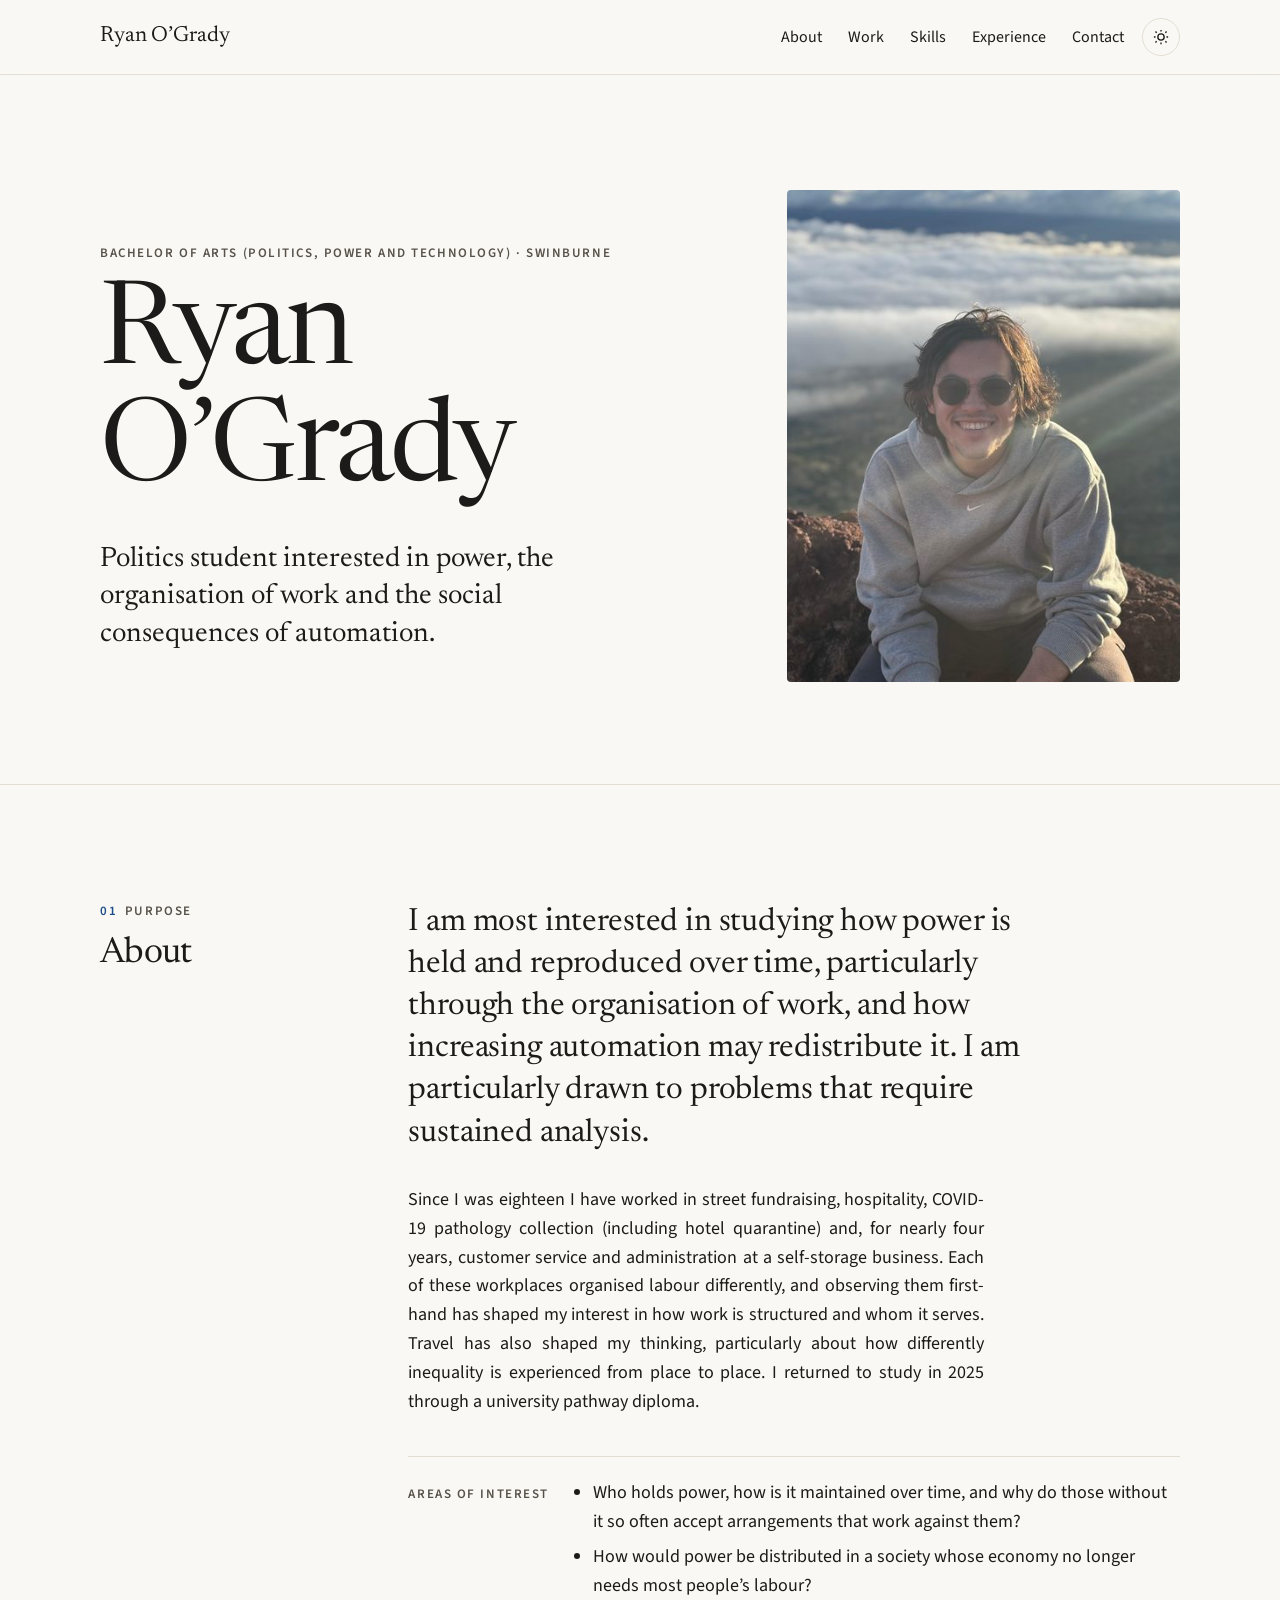
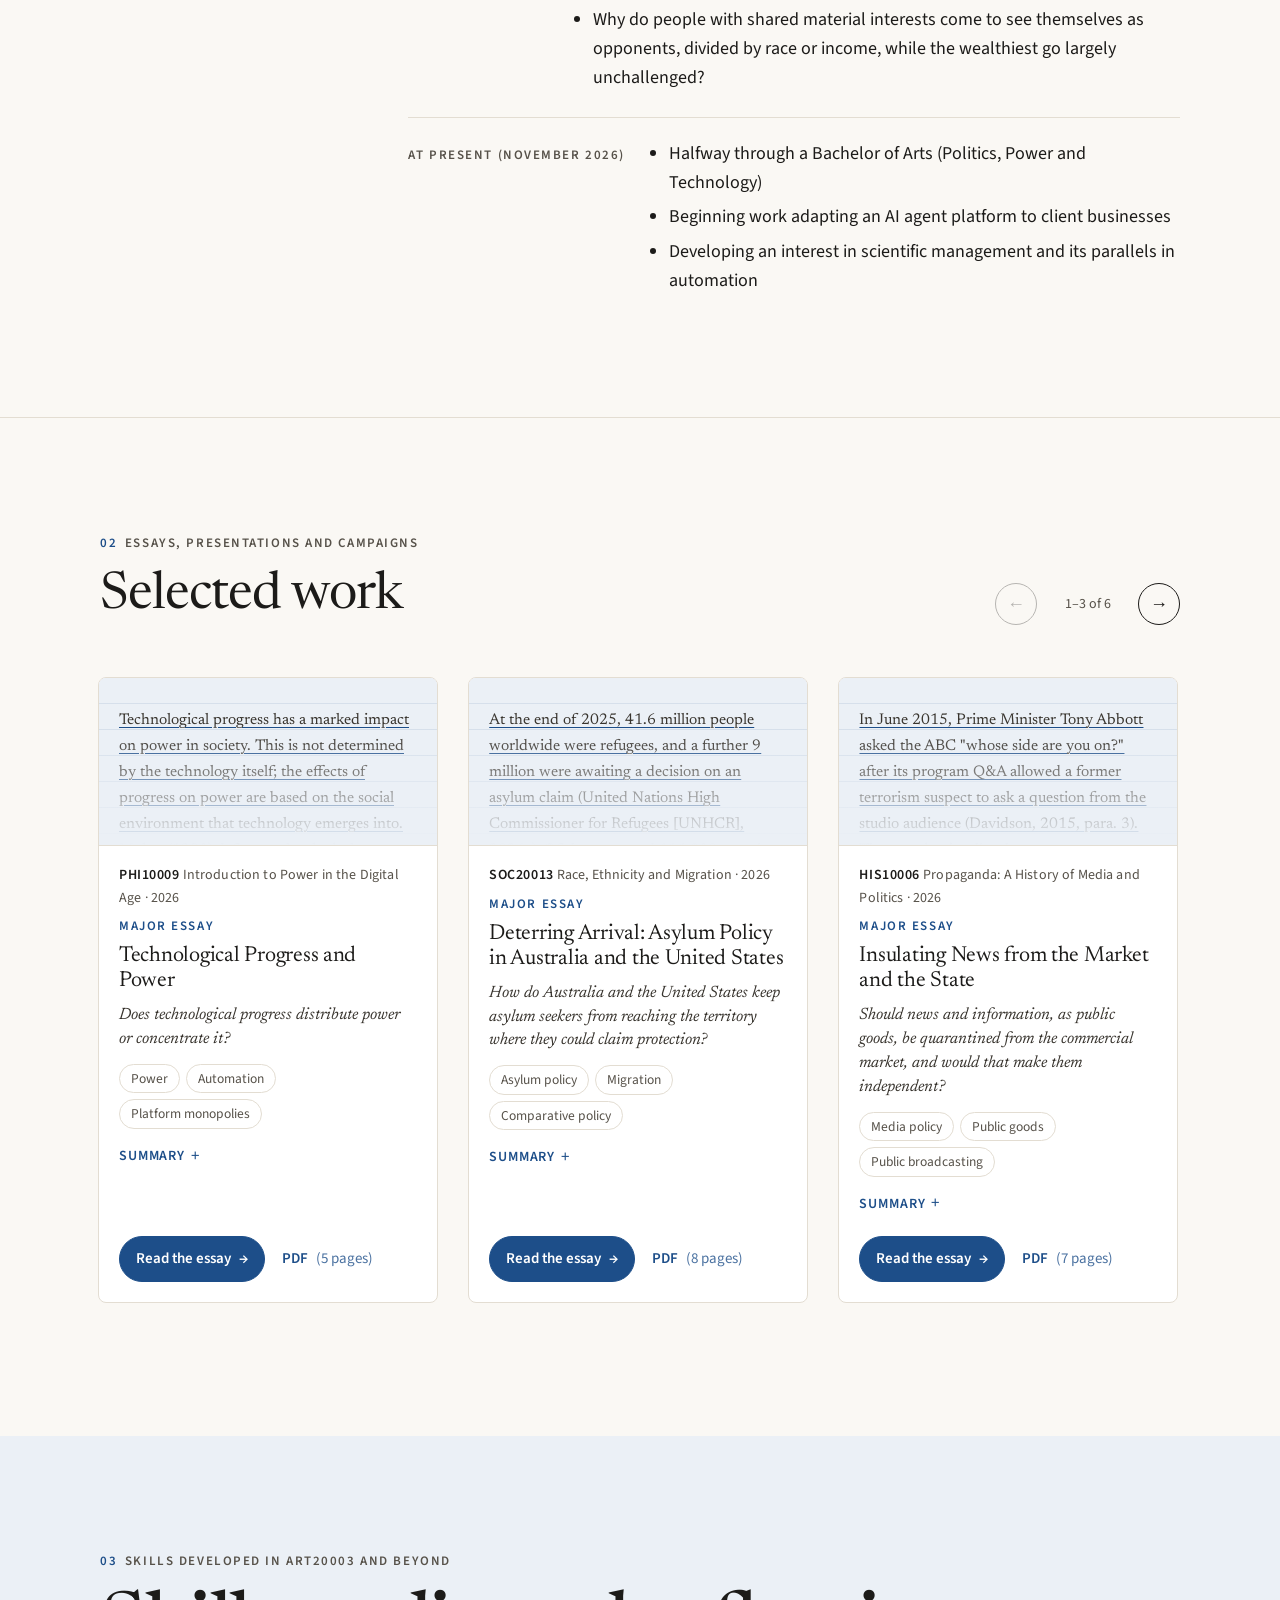
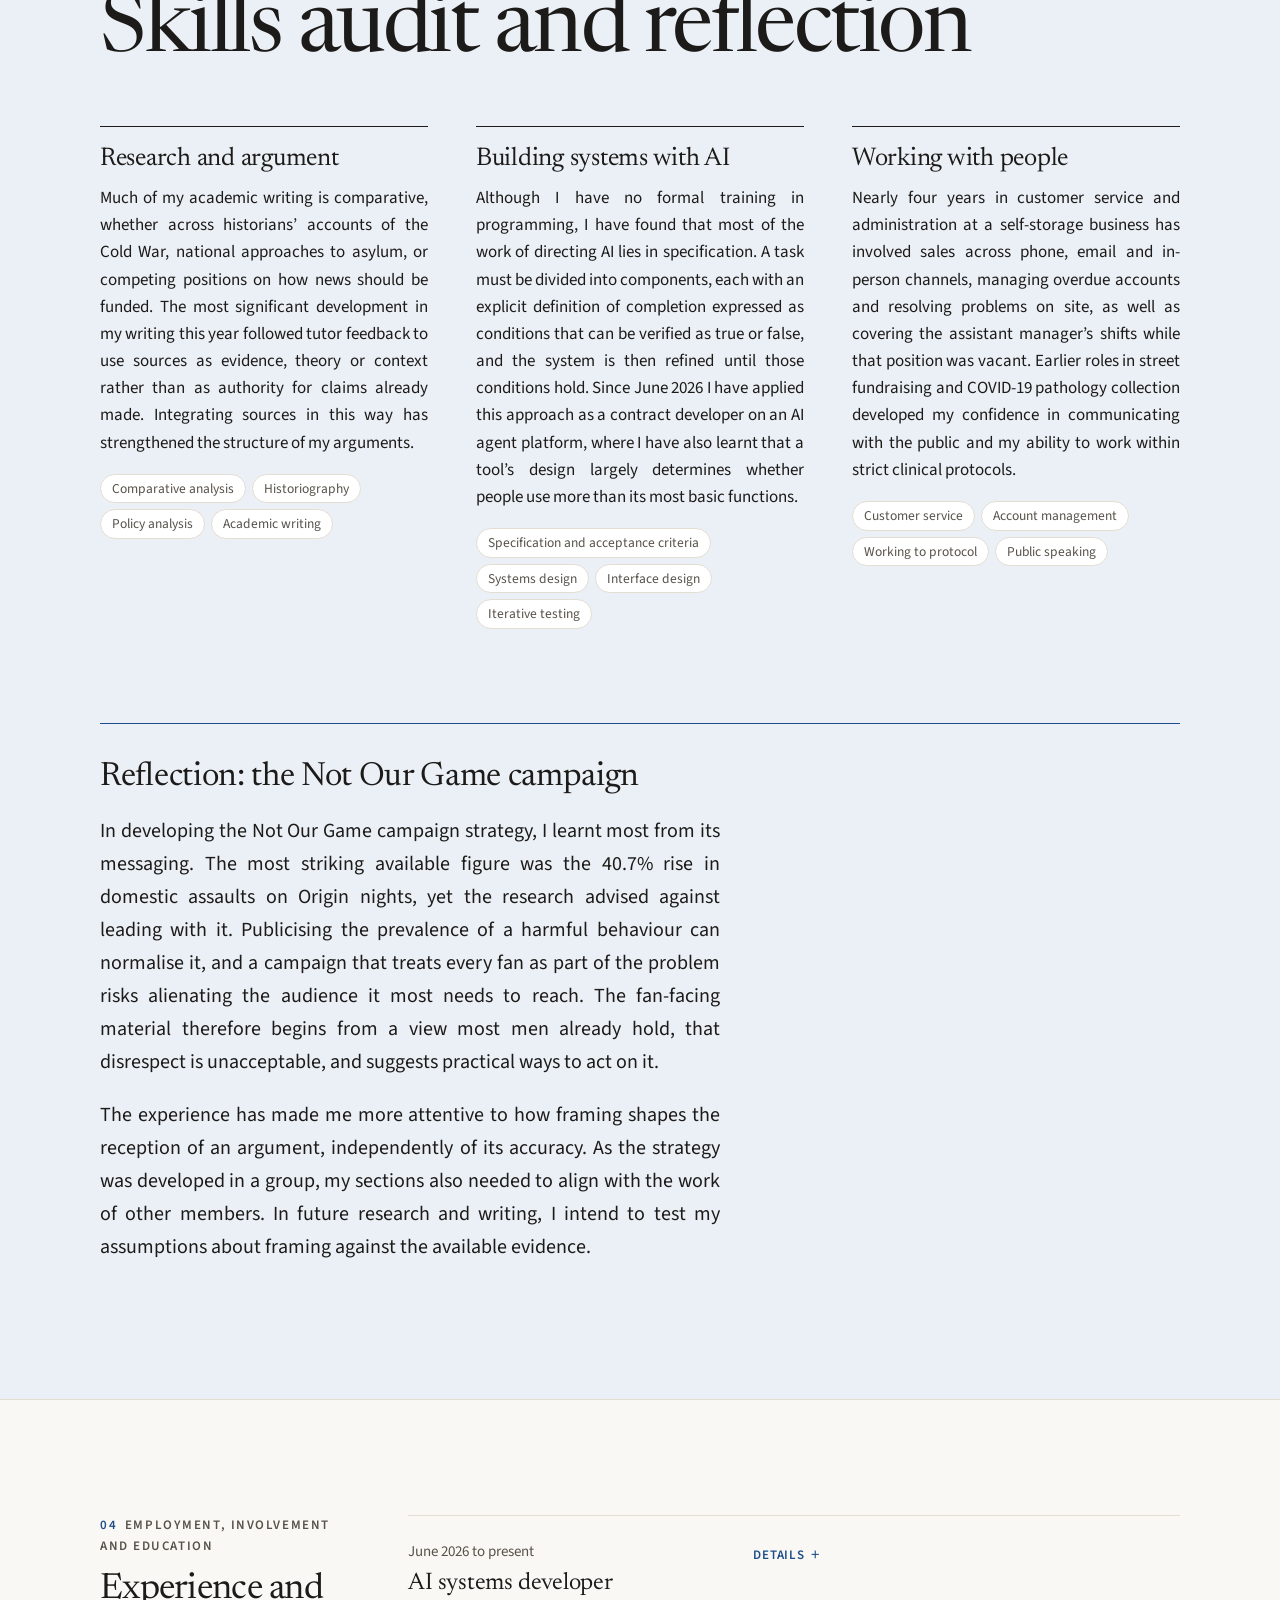
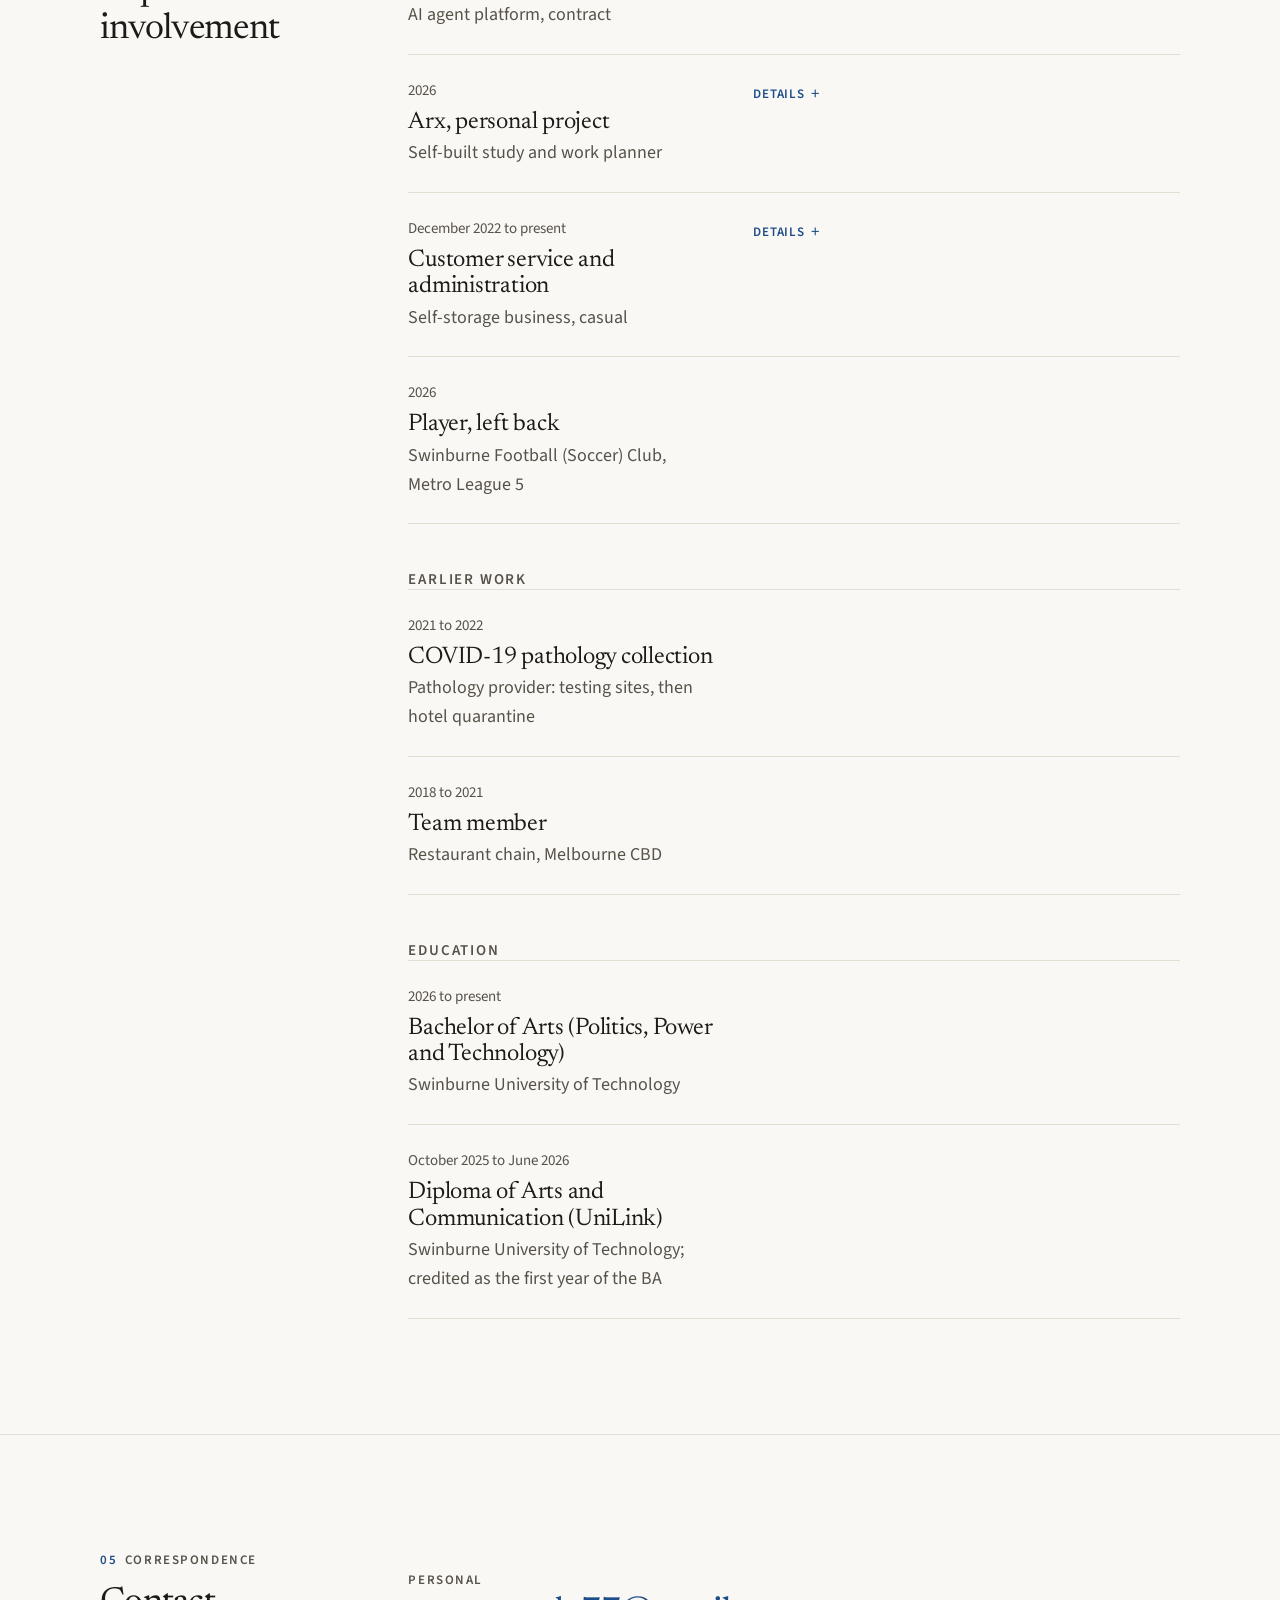
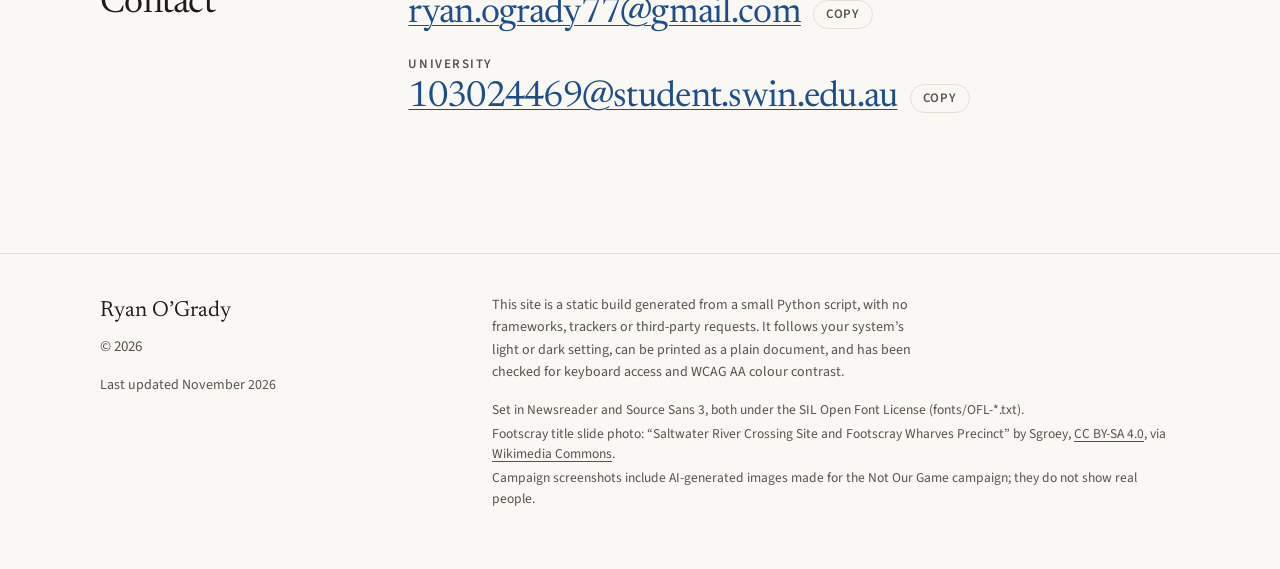
==== commit 12be6b3c: "Selected work carousel, uniform card media, collapsible summaries Co-Authored-By: Claude Opus 5.5 <n" ====
--- a/site/index.html
+++ b/site/index.html
@@ -1 +1 @@
-<!doctype html><html lang="en-AU"><head><meta charset="utf-8"><meta name="viewport" content="width=device-width, initial-scale=1"><title>Ryan O’Grady | Bachelor of Arts (Politics, Power and Technology), Swinburne</title><meta name="description" content="Portfolio of Ryan O’Grady, Bachelor of Arts student majoring in Politics, Power and Technology at Swinburne University of Technology."><meta name="theme-color" content="#faf8f4"><meta property="og:type" content="website"><meta property="og:title" content="Ryan O’Grady | Bachelor of Arts (Politics, Power and Technology), Swinburne"><meta property="og:description" content="Portfolio of Ryan O’Grady, Bachelor of Arts student majoring in Politics, Power and Technology at Swinburne University of Technology."><meta property="og:url" content="https://ryanoogrady.netlify.app"><meta property="og:image" content="https://ryanoogrady.netlify.app/og.jpg"><meta property="og:image:width" content="1200"><meta property="og:image:height" content="630"><meta property="og:image:alt" content="Ryan O’Grady: Bachelor of Arts (Politics, Power and Technology) · Swinburne"><meta name="twitter:card" content="summary_large_image"><link rel="icon" href="favicon.svg" type="image/svg+xml"><link rel="preload" href="fonts/newsreader.woff2" as="font" type="font/woff2" crossorigin><link rel="preload" href="fonts/source-sans-3.woff2" as="font" type="font/woff2" crossorigin><link rel="stylesheet" href="style.css"><script>try{var t=localStorage.getItem("theme");if(t)document.documentElement.dataset.theme=t}catch(e){}</script><script src="site.js" defer></script></head><body><a class="skip" href="#main">Skip to content</a><header class="site-head" id="top"><div class="wrap"><a class="brand" href="#top">Ryan O’Grady</a><div class="head-tools"><nav class="nav" aria-label="Main"><ul><li><a href="#about">About</a></li><li><a href="#work">Work</a></li><li><a href="#skills">Skills</a></li><li><a href="#experience">Experience</a></li><li><a href="#contact">Contact</a></li></ul></nav><button class="theme-toggle" type="button" aria-label="Switch to dark theme" hidden><svg class="sun" viewBox="0 0 24 24" fill="none" stroke="currentColor" stroke-width="1.8" aria-hidden="true"><circle cx="12" cy="12" r="4.2"/><path d="M12 2.5v2.2M12 19.3v2.2M4.6 4.6l1.6 1.6M17.8 17.8l1.6 1.6M2.5 12h2.2M19.3 12h2.2M4.6 19.4l1.6-1.6M17.8 6.2l1.6-1.6"/></svg><svg class="moon" viewBox="0 0 24 24" fill="none" stroke="currentColor" stroke-width="1.8" aria-hidden="true"><path d="M20 14.6A8.5 8.5 0 0 1 9.4 4a8.5 8.5 0 1 0 10.6 10.6z"/></svg></button></div></div><div class="progress" aria-hidden="true"></div></header><main id="main"><section class="hero" aria-labelledby="name"><div class="wrap"><div><p class="kicker">Bachelor of Arts (Politics, Power and Technology) · Swinburne</p><h1 id="name">Ryan O’Grady</h1><div class="descriptor"><p>Politics student interested in power, the organisation of work and the social consequences of automation.</p></div></div><figure class="portrait"><img src="images/ryan-portrait-900.jpg" srcset="images/ryan-portrait-450.jpg 450w, images/ryan-portrait-900.jpg 900w" sizes="(max-width:900px) 340px, 33vw" width="900" height="1125" alt="Ryan sitting on a rocky summit above a layer of cloud, smiling." fetchpriority="high" decoding="async"></figure></div></section><section class="sec" id="about" aria-labelledby="about-h"><div class="wrap sec-grid"><div class="sec-label"><p class="kicker"><span class="num">01</span>Purpose</p><h2 id="about-h">About</h2></div><div><p class="lede">I am most interested in studying how power is held and reproduced over time, particularly through the organisation of work, and how increasing automation may redistribute it. I am particularly drawn to problems that require sustained analysis.</p><div class="measure" style="margin-top:28px"><p>Since I was eighteen I have worked in street fundraising, hospitality, COVID-19 pathology collection (including hotel quarantine) and, for nearly four years, customer service and administration at a self-storage business. Each of these workplaces organised labour differently, and observing them first-hand has shaped my interest in how work is structured and whom it serves. Travel has also shaped my thinking, particularly about how differently inequality is experienced from place to place. I returned to study in 2025 through a university pathway diploma.</p></div><div class="exploring"><p class="kicker">Areas of interest</p><div><ul class="points"><li>Who holds power, how is it maintained over time, and why do those without it so often accept arrangements that work against them?</li><li>How would power be distributed in a society whose economy no longer needs most people’s labour?</li><li>Why do people with shared material interests come to see themselves as opponents, divided by race or income, while the wealthiest go largely unchallenged?</li></ul></div></div><div class="exploring"><p class="kicker">At present (November 2026)</p><div><ul class="points"><li>Halfway through a Bachelor of Arts (Politics, Power and Technology)</li><li>Beginning work adapting an AI agent platform to client businesses</li><li>Developing an interest in scientific management and its parallels in automation</li></ul></div></div></div></div></section><section class="sec" id="work" aria-labelledby="work-h"><div class="wrap"><div class="work-head"><p class="kicker"><span class="num">02</span>Essays, presentations and campaigns</p><h2 id="work-h">Selected work</h2></div><div class="cards"><article class="card"><figure class="thumb"><a href="essay-technological-progress-and-power.html" tabindex="-1" aria-hidden="true"><img src="images/essay-phi10009-p1-875.jpg" srcset="images/essay-phi10009-p1-480.jpg 480w, images/essay-phi10009-p1-875.jpg 875w" sizes="(max-width:700px) 92vw, 400px" width="875" height="656" alt="First page of the essay, headed Technological Progress and Power." loading="lazy" decoding="async"></a></figure><div><p class="unit"><b>PHI10009</b> Introduction to Power in the Digital Age <span aria-hidden="true">&middot;</span> 2026</p><h3><span class="type">Major essay</span><a class="card-link" href="essay-technological-progress-and-power.html">Technological Progress and Power</a></h3><p class="topic">Does technological progress distribute power or concentrate it?</p><ul class="tags" aria-label="Topics"><li>Power</li><li>Automation</li><li>Platform monopolies</li></ul><p>Whether progress distributes or concentrates power depends less on the technology than on the social and institutional frameworks into which it emerges. Drawing on Lukes and Clegg, I trace how platform monopolies and a research agenda tilted towards labour-replacing automation concentrate power, and how policy intervention could distribute its gains more widely.</p><p class="actions"><a class="btn solid" href="essay-technological-progress-and-power.html">Read the essay <span class="arr" aria-hidden="true">&rarr;</span></a><a class="btn" href="files/ryan-ogrady-technological-progress-and-power.pdf">Download PDF <span class="btn-note">(5 pages)</span></a></p></div></article><article class="card"><figure class="thumb"><a href="essay-deterring-arrival.html" tabindex="-1" aria-hidden="true"><img src="images/essay-soc20013-p1-875.jpg" srcset="images/essay-soc20013-p1-480.jpg 480w, images/essay-soc20013-p1-875.jpg 875w" sizes="(max-width:700px) 92vw, 400px" width="875" height="656" alt="First page of the essay, headed Deterring Arrival: Asylum Policy in Australia and the United States." loading="lazy" decoding="async"></a></figure><div><p class="unit"><b>SOC20013</b> Race, Ethnicity and Migration <span aria-hidden="true">&middot;</span> 2026</p><h3><span class="type">Major essay</span><a class="card-link" href="essay-deterring-arrival.html">Deterring Arrival: Asylum Policy in Australia and the United States</a></h3><p class="topic">How do Australia and the United States keep asylum seekers from reaching the territory where they could claim protection?</p><ul class="tags" aria-label="Topics"><li>Asylum policy</li><li>Migration</li><li>Comparative policy</li></ul><p>Both countries have constructed similar architectures of deterrence in response to comparable moral panics. Geography explains most differences in form, offshore detention in Australia and land buffers in the United States. The more significant contrast lies in durability, with Australia’s bipartisan consensus differing from US policy, which shifts between administrations and is contested in the courts.</p><p class="actions"><a class="btn solid" href="essay-deterring-arrival.html">Read the essay <span class="arr" aria-hidden="true">&rarr;</span></a><a class="btn" href="files/ryan-ogrady-deterring-arrival-asylum-policy.pdf">Download PDF <span class="btn-note">(8 pages)</span></a></p></div></article><article class="card"><figure class="thumb"><a href="essay-insulating-news.html" tabindex="-1" aria-hidden="true"><img src="images/essay-his10006-p1-875.jpg" srcset="images/essay-his10006-p1-480.jpg 480w, images/essay-his10006-p1-875.jpg 875w" sizes="(max-width:700px) 92vw, 400px" width="875" height="656" alt="First page of the essay, headed Insulating News from the Market and the State." loading="lazy" decoding="async"></a></figure><div><p class="unit"><b>HIS10006</b> Propaganda: A History of Media and Politics <span aria-hidden="true">&middot;</span> 2026</p><h3><span class="type">Major essay</span><a class="card-link" href="essay-insulating-news.html">Insulating News from the Market and the State</a></h3><p class="topic">Should news and information, as public goods, be quarantined from the commercial market, and would that make them independent?</p><ul class="tags" aria-label="Topics"><li>Media policy</li><li>Public goods</li><li>Public broadcasting</li></ul><p>I argue that news is only partly a public good, and that quarantining it from the market would not secure its independence. Cases from the Chicago press in 1918 to Poland’s public broadcaster in 2021 suggest that removing the market leaves control with the state. News should instead be insulated from both, through regulatory protection and secure funding.</p><p class="actions"><a class="btn solid" href="essay-insulating-news.html">Read the essay <span class="arr" aria-hidden="true">&rarr;</span></a><a class="btn" href="files/ryan-ogrady-insulating-news.pdf">Download PDF <span class="btn-note">(7 pages)</span></a></p></div></article><article class="card"><figure class="thumb fit"><a href="files/ryan-ogrady-footscray-presentation-slides.pdf" tabindex="-1" aria-hidden="true"><img src="images/footscray-final-p1-960.jpg" srcset="images/footscray-final-p1-480.jpg 480w, images/footscray-final-p1-960.jpg 960w" sizes="(max-width:700px) 92vw, 400px" width="960" height="540" alt="Title slide, ‘Migrant Settlement and Gentrification in Footscray’, over a photo of apartment towers beside the river at Footscray." loading="lazy" decoding="async"></a></figure><div><p class="unit"><b>SOC20013</b> Race, Ethnicity and Migration <span aria-hidden="true">&middot;</span> 2026</p><h3><span class="type">Tutorial presentation</span><a class="card-link" href="files/ryan-ogrady-footscray-presentation-slides.pdf">Migrant Settlement and Gentrification in Footscray</a></h3><p class="topic">What happens to a migrant gateway suburb when urban renewal and gentrification arrive?</p><ul class="tags" aria-label="Topics"><li>Migration</li><li>Housing</li><li>Urban renewal</li><li>Melbourne</li></ul><p>Footscray has served as a gateway suburb for successive waves of migrants, but government-led renewal and rents rising faster than in the outer west are eroding that role; the Ethiopian and Somali communities now live mostly in Wyndham, Brimbank and Hume. I recommend affordable housing beyond key workers, secure leases for migrant traders and settlement services where new arrivals now live.</p><p class="actions"><a class="btn" href="files/ryan-ogrady-footscray-presentation-slides.pdf">View the slides <span class="btn-note">(PDF, 14 pages)</span></a></p></div></article><article class="card"><figure class="thumb"><a href="essay-cold-war.html" tabindex="-1" aria-hidden="true"><img src="images/essay-his10003-p1-875.jpg" srcset="images/essay-his10003-p1-480.jpg 480w, images/essay-his10003-p1-875.jpg 875w" sizes="(max-width:700px) 92vw, 400px" width="875" height="656" alt="First page of the essay, headed Three vantage points of the Cold War: Hobsbawm, Gaddis, and Jervis." loading="lazy" decoding="async"></a></figure><div><p class="unit"><b>HIS10003</b> Global History <span aria-hidden="true">&middot;</span> 2026</p><h3><span class="type">Term essay</span><a class="card-link" href="essay-cold-war.html">Three vantage points of the Cold War: Hobsbawm, Gaddis, and Jervis</a></h3><p class="topic">Why do three major accounts of the Cold War, written before, shortly after and a decade after the Soviet collapse, reach different conclusions?</p><ul class="tags" aria-label="Topics"><li>Cold War</li><li>International relations</li><li>Historiography</li></ul><p>The period in which Hobsbawm, Gaddis and Jervis each wrote, the information available to them and their theoretical frameworks all shaped their accounts. They largely agree on the observable features of the conflict, diverge on what drove the superpower rivalry, and converge, by different routes, on the Soviet role in ending it.</p><p class="actions"><a class="btn solid" href="essay-cold-war.html">Read the essay <span class="arr" aria-hidden="true">&rarr;</span></a><a class="btn" href="files/ryan-ogrady-cold-war-three-vantage-points.pdf">Download PDF <span class="btn-note">(7 pages)</span></a></p></div></article><article class="card"><figure class="thumb"><a href="not-our-game.html" tabindex="-1" aria-hidden="true"><img src="images/campaign-home-desktop-960.jpg" srcset="images/campaign-home-desktop-480.jpg 480w, images/campaign-home-desktop-960.jpg 960w" sizes="(max-width:700px) 92vw, 400px" width="960" height="533" alt="Home page of the Not Our Game campaign website, headed ‘Love the game. Respect everyone.’ over an AI-generated image of four fans watching a game at home." loading="lazy" decoding="async"></a></figure><div><p class="unit"><b>ART20003</b> Skills and Strategies for Social Change <span aria-hidden="true">&middot;</span> 2026</p><h3><span class="type">Group campaign strategy</span><a class="card-link" href="not-our-game.html">Not Our Game</a></h3><p class="topic">How might State of Origin broadcasts be used to prevent domestic and family violence without positioning fans as the problem?</p><ul class="tags" aria-label="Topics"><li>Social campaign</li><li>Domestic and family violence</li><li>Messaging</li></ul><p>Not Our Game is a campaign strategy addressing domestic and family violence associated with State of Origin, during which recorded domestic assaults in New South Wales rise by 40.7%. The campaign asks the NRL and its broadcasters to include prevention messaging and support-service information in the 2027 Origin broadcasts. I developed the campaign website and wrote the report’s messaging and artefact sections.</p><p class="actions"><a class="btn" href="not-our-game.html">Read about the project <span class="arr" aria-hidden="true">&rarr;</span></a><a class="btn" href="https://not-our-game.netlify.app">Visit the live campaign site <span class="arr" aria-hidden="true">&#8599;</span></a></p></div></article></div></div></section><section class="sec skills" id="skills" aria-labelledby="skills-h"><div class="wrap"><p class="kicker"><span class="num">03</span>Skills developed in ART20003 and beyond</p><h2 id="skills-h">Skills audit and reflection</h2><div class="skill-groups"><article class="skill-group"><h3>Research and argument</h3><p>Much of my academic writing is comparative, whether across historians’ accounts of the Cold War, national approaches to asylum, or competing positions on how news should be funded. The most significant development in my writing this year followed tutor feedback to use sources as evidence, theory or context rather than as authority for claims already made. Integrating sources in this way has strengthened the structure of my arguments.</p><ul class="tags" aria-label="Skills"><li>Comparative analysis</li><li>Historiography</li><li>Policy analysis</li><li>Academic writing</li></ul></article><article class="skill-group"><h3>Building systems with AI</h3><p>Although I have no formal training in programming, I have found that most of the work of directing AI lies in specification. A task must be divided into components, each with an explicit definition of completion expressed as conditions that can be verified as true or false, and the system is then refined until those conditions hold. Since June 2026 I have applied this approach as a contract developer on an AI agent platform, where I have also learnt that a tool’s design largely determines whether people use more than its most basic functions.</p><ul class="tags" aria-label="Skills"><li>Specification and acceptance criteria</li><li>Systems design</li><li>Interface design</li><li>Iterative testing</li></ul></article><article class="skill-group"><h3>Working with people</h3><p>Nearly four years in customer service and administration at a self-storage business has involved sales across phone, email and in-person channels, managing overdue accounts and resolving problems on site, as well as covering the assistant manager’s shifts while that position was vacant. Earlier roles in street fundraising and COVID-19 pathology collection developed my confidence in communicating with the public and my ability to work within strict clinical protocols.</p><ul class="tags" aria-label="Skills"><li>Customer service</li><li>Account management</li><li>Working to protocol</li><li>Public speaking</li></ul></article></div><div class="skills-body"><div class="audit"><h3 class="reflect-h">Reflection: the Not Our Game campaign</h3><p>In developing the Not Our Game campaign strategy, I learnt most from its messaging. The most striking available figure was the 40.7% rise in domestic assaults on Origin nights, yet the research advised against leading with it. Publicising the prevalence of a harmful behaviour can normalise it, and a campaign that treats every fan as part of the problem risks alienating the audience it most needs to reach. The fan-facing material therefore begins from a view most men already hold, that disrespect is unacceptable, and suggests practical ways to act on it.</p><p>The experience has made me more attentive to how framing shapes the reception of an argument, independently of its accuracy. As the strategy was developed in a group, my sections also needed to align with the work of other members. In future research and writing, I intend to test my assumptions about framing against the available evidence.</p></div><div></div></div></div></section><section class="sec" id="experience" aria-labelledby="xp-h"><div class="wrap sec-grid"><div class="sec-label"><p class="kicker"><span class="num">04</span>Employment, involvement and education</p><h2 id="xp-h">Experience and involvement</h2></div><div><ul class="xp"><li><div class="dates">June 2026 to present</div><div><h3>AI systems developer</h3><p class="org">AI agent platform, contract</p></div><div class="text"><p>Contributions include an independent review agent that checks proposed code changes against the existing codebase, suggests fixes and re-reviews them until they pass; a ‘factory floor’ view that shows the status of every agent at a glance, with an assistant agent that summarises activity on request; and an orchestration mode that divides a plan into tickets for separate agents and assembles their output. Each feature was tested in a separate development deployment. I am now beginning work adapting the platform to the needs of client businesses.</p></div></li><li><div class="dates">2026</div><div><h3>Arx, personal project</h3><p class="org">Self-built study and work planner</p></div><div class="text"><p>A self-built study planner that synchronised university deadlines from Canvas and scheduled work backwards from each due date; the project that led to my development work.</p></div></li><li><div class="dates">December 2022 to present</div><div><h3>Customer service and administration</h3><p class="org">Self-storage business, casual</p></div><div class="text"><p>Sales across phone, email and in-person channels, management of overdue accounts and resolution of on-site issues, including covering the assistant manager’s shifts while the position was vacant.</p></div></li><li><div class="dates">2026</div><div><h3>Player, left back</h3><p class="org">Swinburne Football (Soccer) Club, Metro League 5</p></div><div class="text"></div></li></ul><h3 class="xp-sub">Earlier work</h3><ul class="xp"><li><div class="dates">2021 to 2022</div><div><h3>COVID-19 pathology collection</h3><p class="org">Pathology provider: testing sites, then hotel quarantine</p></div><div class="text"></div></li><li><div class="dates">2018 to 2021</div><div><h3>Team member</h3><p class="org">Restaurant chain, Melbourne CBD</p></div><div class="text"></div></li></ul><h3 class="xp-sub">Education</h3><ul class="xp"><li><div class="dates">2026 to present</div><div><h3>Bachelor of Arts (Politics, Power and Technology)</h3><p class="org">Swinburne University of Technology</p></div><div class="text"></div></li><li><div class="dates">October 2025 to June 2026</div><div><h3>Diploma of Arts and Communication (UniLink)</h3><p class="org">Swinburne University of Technology; credited as the first year of the BA</p></div><div class="text"></div></li></ul></div></div></section><section class="sec contact" id="contact" aria-labelledby="contact-h"><div class="wrap sec-grid"><div class="sec-label"><p class="kicker"><span class="num">05</span>Correspondence</p><h2 id="contact-h">Contact</h2></div><div><div style="margin-top:20px"><p class="email-row"><span class="email-label">Personal</span><span class="email-line"><a class="big" href="mailto:ryan.ogrady77@gmail.com">ryan.ogrady77@gmail.com</a><button class="copy" type="button" data-copy="ryan.ogrady77@gmail.com" aria-label="Copy personal email address" hidden>Copy</button></span></p><p class="email-row"><span class="email-label">University</span><span class="email-line"><a class="big" href="mailto:103024469@student.swin.edu.au">103024469@student.swin.edu.au</a><button class="copy" type="button" data-copy="103024469@student.swin.edu.au" aria-label="Copy university email address" hidden>Copy</button></span></p><span class="sr-only" aria-live="polite" id="live"></span></div></div></div></section></main><footer class="site-foot"><div class="wrap"><div><p class="name">Ryan O’Grady</p><p>&copy; 2026</p><p class="updated">Last updated November 2026</p></div><div><p class="colophon">This site is a static build generated from a small Python script, with no frameworks, trackers or third-party requests. It follows your system’s light or dark setting, can be printed as a plain document, and has been checked for keyboard access and WCAG AA colour contrast.</p><ul class="credits"><li>Set in Newsreader and Source Sans 3, both under the SIL Open Font License (fonts/OFL-*.txt).</li><li>Footscray title slide photo: “Saltwater River Crossing Site and Footscray Wharves Precinct” by Sgroey, <a href="https://creativecommons.org/licenses/by-sa/4.0/">CC BY-SA 4.0</a>, via <a href="https://commons.wikimedia.org/wiki/File:Saltwater_River_Crossing_Site_and_Footscray_Wharves_Precinct.jpg">Wikimedia Commons</a>.</li><li>Campaign screenshots include AI-generated images made for the Not Our Game campaign; they do not show real people.</li></ul></div></div></footer></body></html>+<!doctype html><html lang="en-AU"><head><meta charset="utf-8"><meta name="viewport" content="width=device-width, initial-scale=1"><title>Ryan O’Grady | Bachelor of Arts (Politics, Power and Technology), Swinburne</title><meta name="description" content="Portfolio of Ryan O’Grady, Bachelor of Arts student majoring in Politics, Power and Technology at Swinburne University of Technology."><meta name="theme-color" content="#faf8f4"><meta property="og:type" content="website"><meta property="og:title" content="Ryan O’Grady | Bachelor of Arts (Politics, Power and Technology), Swinburne"><meta property="og:description" content="Portfolio of Ryan O’Grady, Bachelor of Arts student majoring in Politics, Power and Technology at Swinburne University of Technology."><meta property="og:url" content="https://ryanoogrady.netlify.app"><meta property="og:image" content="https://ryanoogrady.netlify.app/og.jpg"><meta property="og:image:width" content="1200"><meta property="og:image:height" content="630"><meta property="og:image:alt" content="Ryan O’Grady: Bachelor of Arts (Politics, Power and Technology) · Swinburne"><meta name="twitter:card" content="summary_large_image"><link rel="icon" href="favicon.svg" type="image/svg+xml"><link rel="preload" href="fonts/newsreader.woff2" as="font" type="font/woff2" crossorigin><link rel="preload" href="fonts/source-sans-3.woff2" as="font" type="font/woff2" crossorigin><link rel="stylesheet" href="style.css"><script>try{var t=localStorage.getItem("theme");if(t)document.documentElement.dataset.theme=t}catch(e){}</script><script src="site.js" defer></script></head><body><a class="skip" href="#main">Skip to content</a><header class="site-head" id="top"><div class="wrap"><a class="brand" href="#top">Ryan O’Grady</a><div class="head-tools"><nav class="nav" aria-label="Main"><ul><li><a href="#about">About</a></li><li><a href="#work">Work</a></li><li><a href="#skills">Skills</a></li><li><a href="#experience">Experience</a></li><li><a href="#contact">Contact</a></li></ul></nav><button class="theme-toggle" type="button" aria-label="Switch to dark theme" hidden><svg class="sun" viewBox="0 0 24 24" fill="none" stroke="currentColor" stroke-width="1.8" aria-hidden="true"><circle cx="12" cy="12" r="4.2"/><path d="M12 2.5v2.2M12 19.3v2.2M4.6 4.6l1.6 1.6M17.8 17.8l1.6 1.6M2.5 12h2.2M19.3 12h2.2M4.6 19.4l1.6-1.6M17.8 6.2l1.6-1.6"/></svg><svg class="moon" viewBox="0 0 24 24" fill="none" stroke="currentColor" stroke-width="1.8" aria-hidden="true"><path d="M20 14.6A8.5 8.5 0 0 1 9.4 4a8.5 8.5 0 1 0 10.6 10.6z"/></svg></button></div></div><div class="progress" aria-hidden="true"></div></header><main id="main"><section class="hero" aria-labelledby="name"><div class="wrap"><div><p class="kicker">Bachelor of Arts (Politics, Power and Technology) · Swinburne</p><h1 id="name">Ryan O’Grady</h1><div class="descriptor"><p>Politics student interested in power, the organisation of work and the social consequences of automation.</p></div></div><figure class="portrait"><img src="images/ryan-portrait-900.jpg" srcset="images/ryan-portrait-450.jpg 450w, images/ryan-portrait-900.jpg 900w" sizes="(max-width:900px) 340px, 33vw" width="900" height="1125" alt="Ryan sitting on a rocky summit above a layer of cloud, smiling." fetchpriority="high" decoding="async"></figure></div></section><section class="sec" id="about" aria-labelledby="about-h"><div class="wrap sec-grid"><div class="sec-label"><p class="kicker"><span class="num">01</span>Purpose</p><h2 id="about-h">About</h2></div><div><p class="lede">I am most interested in studying how power is held and reproduced over time, particularly through the organisation of work, and how increasing automation may redistribute it. I am particularly drawn to problems that require sustained analysis.</p><div class="measure" style="margin-top:28px"><p>Since I was eighteen I have worked in street fundraising, hospitality, COVID-19 pathology collection (including hotel quarantine) and, for nearly four years, customer service and administration at a self-storage business. Each of these workplaces organised labour differently, and observing them first-hand has shaped my interest in how work is structured and whom it serves. Travel has also shaped my thinking, particularly about how differently inequality is experienced from place to place. I returned to study in 2025 through a university pathway diploma.</p></div><div class="exploring"><p class="kicker">Areas of interest</p><div><ul class="points"><li>Who holds power, how is it maintained over time, and why do those without it so often accept arrangements that work against them?</li><li>How would power be distributed in a society whose economy no longer needs most people’s labour?</li><li>Why do people with shared material interests come to see themselves as opponents, divided by race or income, while the wealthiest go largely unchallenged?</li></ul></div></div><div class="exploring"><p class="kicker">At present (November 2026)</p><div><ul class="points"><li>Halfway through a Bachelor of Arts (Politics, Power and Technology)</li><li>Beginning work adapting an AI agent platform to client businesses</li><li>Developing an interest in scientific management and its parallels in automation</li></ul></div></div></div></div></section><section class="sec" id="work" aria-labelledby="work-h"><div class="wrap"><div class="work-head"><div><p class="kicker"><span class="num">02</span>Essays, presentations and campaigns</p><h2 id="work-h">Selected work</h2></div><div class="rail-controls" hidden><button class="rail-btn prev" type="button" aria-label="Previous pieces of work"><span aria-hidden="true">&larr;</span></button><span class="rail-count" aria-live="polite">1&ndash;3 of 6</span><button class="rail-btn next" type="button" aria-label="Next pieces of work"><span aria-hidden="true">&rarr;</span></button></div></div><div class="rail" role="region" aria-roledescription="carousel" aria-label="Selected work" tabindex="0"><article class="card" aria-roledescription="slide" aria-label="1 of 6"><div class="media"><a href="essay-technological-progress-and-power.html" tabindex="-1" aria-hidden="true"><div class="page-preview"><p>Technological progress has a marked impact on power in society. This is not determined by the technology itself; the effects of progress on power are based on the social environment that technology emerges into. Mokyr (1990) defines technological progress as</p></div></a></div><div class="card-body"><p class="unit"><b>PHI10009</b> Introduction to Power in the Digital Age <span aria-hidden="true">&middot;</span> 2026</p><h3><span class="type">Major essay</span><a class="card-link" href="essay-technological-progress-and-power.html">Technological Progress and Power</a></h3><p class="topic">Does technological progress distribute power or concentrate it?</p><ul class="tags" aria-label="Topics"><li>Power</li><li>Automation</li><li>Platform monopolies</li></ul><details class="more"><summary>Summary</summary><p>Whether progress distributes or concentrates power depends less on the technology than on the social and institutional frameworks into which it emerges. Drawing on Lukes and Clegg, I trace how platform monopolies and a research agenda tilted towards labour-replacing automation concentrate power, and how policy intervention could distribute its gains more widely.</p></details><div class="card-actions"><p class="actions"><a class="btn solid" href="essay-technological-progress-and-power.html">Read the essay <span class="arr" aria-hidden="true">&rarr;</span></a><a class="btn" href="files/ryan-ogrady-technological-progress-and-power.pdf">PDF <span class="btn-note">(5 pages)</span></a></p></div></div></article><article class="card" aria-roledescription="slide" aria-label="2 of 6"><div class="media"><a href="essay-deterring-arrival.html" tabindex="-1" aria-hidden="true"><div class="page-preview"><p>At the end of 2025, 41.6 million people worldwide were refugees, and a further 9 million were awaiting a decision on an asylum claim (United Nations High Commissioner for Refugees [UNHCR], 2026a). Of these, around 116,000 were in Australia and</p></div></a></div><div class="card-body"><p class="unit"><b>SOC20013</b> Race, Ethnicity and Migration <span aria-hidden="true">&middot;</span> 2026</p><h3><span class="type">Major essay</span><a class="card-link" href="essay-deterring-arrival.html">Deterring Arrival: Asylum Policy in Australia and the United States</a></h3><p class="topic">How do Australia and the United States keep asylum seekers from reaching the territory where they could claim protection?</p><ul class="tags" aria-label="Topics"><li>Asylum policy</li><li>Migration</li><li>Comparative policy</li></ul><details class="more"><summary>Summary</summary><p>Both countries have constructed similar architectures of deterrence in response to comparable moral panics. Geography explains most differences in form, offshore detention in Australia and land buffers in the United States. The more significant contrast lies in durability, with Australia’s bipartisan consensus differing from US policy, which shifts between administrations and is contested in the courts.</p></details><div class="card-actions"><p class="actions"><a class="btn solid" href="essay-deterring-arrival.html">Read the essay <span class="arr" aria-hidden="true">&rarr;</span></a><a class="btn" href="files/ryan-ogrady-deterring-arrival-asylum-policy.pdf">PDF <span class="btn-note">(8 pages)</span></a></p></div></div></article><article class="card" aria-roledescription="slide" aria-label="3 of 6"><div class="media"><a href="essay-insulating-news.html" tabindex="-1" aria-hidden="true"><div class="page-preview"><p>In June 2015, Prime Minister Tony Abbott asked the ABC "whose side are you on?" after its program Q&amp;A allowed a former terrorism suspect to ask a question from the studio audience (Davidson, 2015, para. 3). The question implies that</p></div></a></div><div class="card-body"><p class="unit"><b>HIS10006</b> Propaganda: A History of Media and Politics <span aria-hidden="true">&middot;</span> 2026</p><h3><span class="type">Major essay</span><a class="card-link" href="essay-insulating-news.html">Insulating News from the Market and the State</a></h3><p class="topic">Should news and information, as public goods, be quarantined from the commercial market, and would that make them independent?</p><ul class="tags" aria-label="Topics"><li>Media policy</li><li>Public goods</li><li>Public broadcasting</li></ul><details class="more"><summary>Summary</summary><p>I argue that news is only partly a public good, and that quarantining it from the market would not secure its independence. Cases from the Chicago press in 1918 to Poland’s public broadcaster in 2021 suggest that removing the market leaves control with the state. News should instead be insulated from both, through regulatory protection and secure funding.</p></details><div class="card-actions"><p class="actions"><a class="btn solid" href="essay-insulating-news.html">Read the essay <span class="arr" aria-hidden="true">&rarr;</span></a><a class="btn" href="files/ryan-ogrady-insulating-news.pdf">PDF <span class="btn-note">(7 pages)</span></a></p></div></div></article><article class="card" aria-roledescription="slide" aria-label="4 of 6"><div class="media fit"><a href="files/ryan-ogrady-footscray-presentation-slides.pdf" tabindex="-1" aria-hidden="true"><img src="images/footscray-final-p1-960.jpg" srcset="images/footscray-final-p1-480.jpg 480w, images/footscray-final-p1-960.jpg 960w" sizes="(max-width:700px) 92vw, 400px" width="960" height="540" alt="Title slide, ‘Migrant Settlement and Gentrification in Footscray’, over a photo of apartment towers beside the river at Footscray." loading="lazy" decoding="async"></a></div><div class="card-body"><p class="unit"><b>SOC20013</b> Race, Ethnicity and Migration <span aria-hidden="true">&middot;</span> 2026</p><h3><span class="type">Tutorial presentation</span><a class="card-link" href="files/ryan-ogrady-footscray-presentation-slides.pdf">Migrant Settlement and Gentrification in Footscray</a></h3><p class="topic">What happens to a migrant gateway suburb when urban renewal and gentrification arrive?</p><ul class="tags" aria-label="Topics"><li>Migration</li><li>Housing</li><li>Urban renewal</li><li>Melbourne</li></ul><details class="more"><summary>Summary</summary><p>Footscray has served as a gateway suburb for successive waves of migrants, but government-led renewal and rents rising faster than in the outer west are eroding that role; the Ethiopian and Somali communities now live mostly in Wyndham, Brimbank and Hume. I recommend affordable housing beyond key workers, secure leases for migrant traders and settlement services where new arrivals now live.</p></details><div class="card-actions"><p class="actions"><a class="btn" href="files/ryan-ogrady-footscray-presentation-slides.pdf">View the slides <span class="btn-note">(PDF, 14 pages)</span></a></p></div></div></article><article class="card" aria-roledescription="slide" aria-label="5 of 6"><div class="media"><a href="essay-cold-war.html" tabindex="-1" aria-hidden="true"><div class="page-preview"><p>For more than forty years after the Second World War, the United States and the Soviet Union were locked in the Cold War, a struggle described by Hobsbawm (1995) as “a Third World War, though a very peculiar one” (p.</p></div></a></div><div class="card-body"><p class="unit"><b>HIS10003</b> Global History <span aria-hidden="true">&middot;</span> 2026</p><h3><span class="type">Term essay</span><a class="card-link" href="essay-cold-war.html">Three vantage points of the Cold War: Hobsbawm, Gaddis, and Jervis</a></h3><p class="topic">Why do three major accounts of the Cold War, written before, shortly after and a decade after the Soviet collapse, reach different conclusions?</p><ul class="tags" aria-label="Topics"><li>Cold War</li><li>International relations</li><li>Historiography</li></ul><details class="more"><summary>Summary</summary><p>The period in which Hobsbawm, Gaddis and Jervis each wrote, the information available to them and their theoretical frameworks all shaped their accounts. They largely agree on the observable features of the conflict, diverge on what drove the superpower rivalry, and converge, by different routes, on the Soviet role in ending it.</p></details><div class="card-actions"><p class="actions"><a class="btn solid" href="essay-cold-war.html">Read the essay <span class="arr" aria-hidden="true">&rarr;</span></a><a class="btn" href="files/ryan-ogrady-cold-war-three-vantage-points.pdf">PDF <span class="btn-note">(7 pages)</span></a></p></div></div></article><article class="card" aria-roledescription="slide" aria-label="6 of 6"><div class="media"><a href="not-our-game.html" tabindex="-1" aria-hidden="true"><img src="images/campaign-home-desktop-960.jpg" srcset="images/campaign-home-desktop-480.jpg 480w, images/campaign-home-desktop-960.jpg 960w" sizes="(max-width:700px) 92vw, 400px" width="960" height="533" alt="Home page of the Not Our Game campaign website, headed ‘Love the game. Respect everyone.’ over an AI-generated image of four fans watching a game at home." loading="lazy" decoding="async"></a></div><div class="card-body"><p class="unit"><b>ART20003</b> Skills and Strategies for Social Change <span aria-hidden="true">&middot;</span> 2026</p><h3><span class="type">Group campaign strategy</span><a class="card-link" href="not-our-game.html">Not Our Game</a></h3><p class="topic">How might State of Origin broadcasts be used to prevent domestic and family violence without positioning fans as the problem?</p><ul class="tags" aria-label="Topics"><li>Social campaign</li><li>Domestic and family violence</li><li>Messaging</li></ul><details class="more"><summary>Summary</summary><p>Not Our Game is a campaign strategy addressing domestic and family violence associated with State of Origin, during which recorded domestic assaults in New South Wales rise by 40.7%. The campaign asks the NRL and its broadcasters to include prevention messaging and support-service information in the 2027 Origin broadcasts. I developed the campaign website and wrote the report’s messaging and artefact sections.</p></details><div class="card-actions"><p class="actions"><a class="btn" href="not-our-game.html">Read about the project <span class="arr" aria-hidden="true">&rarr;</span></a><a class="btn" href="https://not-our-game.netlify.app">Visit the live campaign site <span class="arr" aria-hidden="true">&#8599;</span></a></p></div></div></article></div></div></section><section class="sec skills" id="skills" aria-labelledby="skills-h"><div class="wrap"><p class="kicker"><span class="num">03</span>Skills developed in ART20003 and beyond</p><h2 id="skills-h">Skills audit and reflection</h2><div class="skill-groups"><article class="skill-group"><h3>Research and argument</h3><p>Much of my academic writing is comparative, whether across historians’ accounts of the Cold War, national approaches to asylum, or competing positions on how news should be funded. The most significant development in my writing this year followed tutor feedback to use sources as evidence, theory or context rather than as authority for claims already made. Integrating sources in this way has strengthened the structure of my arguments.</p><ul class="tags" aria-label="Skills"><li>Comparative analysis</li><li>Historiography</li><li>Policy analysis</li><li>Academic writing</li></ul></article><article class="skill-group"><h3>Building systems with AI</h3><p>Although I have no formal training in programming, I have found that most of the work of directing AI lies in specification. A task must be divided into components, each with an explicit definition of completion expressed as conditions that can be verified as true or false, and the system is then refined until those conditions hold. Since June 2026 I have applied this approach as a contract developer on an AI agent platform, where I have also learnt that a tool’s design largely determines whether people use more than its most basic functions.</p><ul class="tags" aria-label="Skills"><li>Specification and acceptance criteria</li><li>Systems design</li><li>Interface design</li><li>Iterative testing</li></ul></article><article class="skill-group"><h3>Working with people</h3><p>Nearly four years in customer service and administration at a self-storage business has involved sales across phone, email and in-person channels, managing overdue accounts and resolving problems on site, as well as covering the assistant manager’s shifts while that position was vacant. Earlier roles in street fundraising and COVID-19 pathology collection developed my confidence in communicating with the public and my ability to work within strict clinical protocols.</p><ul class="tags" aria-label="Skills"><li>Customer service</li><li>Account management</li><li>Working to protocol</li><li>Public speaking</li></ul></article></div><div class="skills-body"><div class="audit"><h3 class="reflect-h">Reflection: the Not Our Game campaign</h3><p>In developing the Not Our Game campaign strategy, I learnt most from its messaging. The most striking available figure was the 40.7% rise in domestic assaults on Origin nights, yet the research advised against leading with it. Publicising the prevalence of a harmful behaviour can normalise it, and a campaign that treats every fan as part of the problem risks alienating the audience it most needs to reach. The fan-facing material therefore begins from a view most men already hold, that disrespect is unacceptable, and suggests practical ways to act on it.</p><p>The experience has made me more attentive to how framing shapes the reception of an argument, independently of its accuracy. As the strategy was developed in a group, my sections also needed to align with the work of other members. In future research and writing, I intend to test my assumptions about framing against the available evidence.</p></div><div></div></div></div></section><section class="sec" id="experience" aria-labelledby="xp-h"><div class="wrap sec-grid"><div class="sec-label"><p class="kicker"><span class="num">04</span>Employment, involvement and education</p><h2 id="xp-h">Experience and involvement</h2></div><div><ul class="xp"><li><div class="dates">June 2026 to present</div><div><h3>AI systems developer</h3><p class="org">AI agent platform, contract</p></div><div class="text"><details class="more"><summary>Details</summary><p>Contributions include an independent review agent that checks proposed code changes against the existing codebase, suggests fixes and re-reviews them until they pass; a ‘factory floor’ view that shows the status of every agent at a glance, with an assistant agent that summarises activity on request; and an orchestration mode that divides a plan into tickets for separate agents and assembles their output. Each feature was tested in a separate development deployment. I am now beginning work adapting the platform to the needs of client businesses.</p></details></div></li><li><div class="dates">2026</div><div><h3>Arx, personal project</h3><p class="org">Self-built study and work planner</p></div><div class="text"><details class="more"><summary>Details</summary><p>A self-built study planner that synchronised university deadlines from Canvas and scheduled work backwards from each due date; the project that led to my development work.</p></details></div></li><li><div class="dates">December 2022 to present</div><div><h3>Customer service and administration</h3><p class="org">Self-storage business, casual</p></div><div class="text"><details class="more"><summary>Details</summary><p>Sales across phone, email and in-person channels, management of overdue accounts and resolution of on-site issues, including covering the assistant manager’s shifts while the position was vacant.</p></details></div></li><li><div class="dates">2026</div><div><h3>Player, left back</h3><p class="org">Swinburne Football (Soccer) Club, Metro League 5</p></div><div class="text"></div></li></ul><h3 class="xp-sub">Earlier work</h3><ul class="xp"><li><div class="dates">2021 to 2022</div><div><h3>COVID-19 pathology collection</h3><p class="org">Pathology provider: testing sites, then hotel quarantine</p></div><div class="text"></div></li><li><div class="dates">2018 to 2021</div><div><h3>Team member</h3><p class="org">Restaurant chain, Melbourne CBD</p></div><div class="text"></div></li></ul><h3 class="xp-sub">Education</h3><ul class="xp"><li><div class="dates">2026 to present</div><div><h3>Bachelor of Arts (Politics, Power and Technology)</h3><p class="org">Swinburne University of Technology</p></div><div class="text"></div></li><li><div class="dates">October 2025 to June 2026</div><div><h3>Diploma of Arts and Communication (UniLink)</h3><p class="org">Swinburne University of Technology; credited as the first year of the BA</p></div><div class="text"></div></li></ul></div></div></section><section class="sec contact" id="contact" aria-labelledby="contact-h"><div class="wrap sec-grid"><div class="sec-label"><p class="kicker"><span class="num">05</span>Correspondence</p><h2 id="contact-h">Contact</h2></div><div><div style="margin-top:20px"><p class="email-row"><span class="email-label">Personal</span><span class="email-line"><a class="big" href="mailto:ryan.ogrady77@gmail.com">ryan.ogrady77@gmail.com</a><button class="copy" type="button" data-copy="ryan.ogrady77@gmail.com" aria-label="Copy personal email address" hidden>Copy</button></span></p><p class="email-row"><span class="email-label">University</span><span class="email-line"><a class="big" href="mailto:103024469@student.swin.edu.au">103024469@student.swin.edu.au</a><button class="copy" type="button" data-copy="103024469@student.swin.edu.au" aria-label="Copy university email address" hidden>Copy</button></span></p><span class="sr-only" aria-live="polite" id="live"></span></div></div></div></section></main><footer class="site-foot"><div class="wrap"><div><p class="name">Ryan O’Grady</p><p>&copy; 2026</p><p class="updated">Last updated November 2026</p></div><div><p class="colophon">This site is a static build generated from a small Python script, with no frameworks, trackers or third-party requests. It follows your system’s light or dark setting, can be printed as a plain document, and has been checked for keyboard access and WCAG AA colour contrast.</p><ul class="credits"><li>Set in Newsreader and Source Sans 3, both under the SIL Open Font License (fonts/OFL-*.txt).</li><li>Footscray title slide photo: “Saltwater River Crossing Site and Footscray Wharves Precinct” by Sgroey, <a href="https://creativecommons.org/licenses/by-sa/4.0/">CC BY-SA 4.0</a>, via <a href="https://commons.wikimedia.org/wiki/File:Saltwater_River_Crossing_Site_and_Footscray_Wharves_Precinct.jpg">Wikimedia Commons</a>.</li><li>Campaign screenshots include AI-generated images made for the Not Our Game campaign; they do not show real people.</li></ul></div></div></footer></body></html>
--- a/site/style.css
+++ b/site/style.css
@@ -229,6 +229,50 @@
 @media (prefers-color-scheme:dark){html:not([data-theme=light]){--ink:#ebe7e0;--muted:#b4aca0;--bg:#141619;--paper:#1d2024;--line:#363a41;--soft:#1b1e22;--accent:#8db4e8;--accent-ink:#b8d1f2;--tint:#18202b;--on-accent:#0f141a;--topic:#d8d2c8;--bar:#23272c;--dot:#4a4f57;--head-bg:rgba(20,22,25,.86);color-scheme:dark}}
 html[data-theme-now=dark] .card .thumb,html[data-theme-now=dark] .frame{border-color:#2b2f35}
 @media print{.site-head,.skip,.actions,.copy,.theme-toggle,.progress{display:none!important}html,body{background:#fff!important;color:#000!important}body{font-size:11pt}.sec{padding:14pt 0;border-top:1px solid #ccc}.skills{background:none!important}.hero,.card,.skill-group,.xp li,.exploring{break-inside:avoid}.thumb,.portrait{display:none}main a[href^=http]::after,main a[href$='.pdf']::after{content:' (' attr(href) ')';font-size:9pt;color:#444;word-break:break-all}}
+.work-head{display:flex;align-items:end;justify-content:space-between;gap:16px 32px;flex-wrap:wrap}
+.rail{display:grid;grid-auto-flow:column;grid-auto-columns:calc((100% - 2 * clamp(20px,2.4vw,32px)) / 3);gap:clamp(20px,2.4vw,32px);
+ overflow-x:auto;scroll-snap-type:x mandatory;scroll-behavior:smooth;padding:4px 2px 18px;margin:0 -2px;scrollbar-width:thin;scrollbar-color:var(--line) transparent}
+.rail:focus-visible{outline:3px solid var(--accent);outline-offset:6px}
+.rail>.card{scroll-snap-align:start;border:1px solid var(--line);border-radius:8px;background:var(--paper);overflow:hidden;display:flex;flex-direction:column;padding:0}
+.card .media{height:168px;border-bottom:1px solid var(--line);overflow:hidden;background:var(--tint)}
+.card .media a{display:block;height:100%}
+.card .media img{display:block;width:100%;height:100%;object-fit:cover;object-position:center;transition:transform .35s ease}
+.card .media.fit img{object-fit:cover}
+.card .media a:hover img{transform:scale(1.03)}
+.page-preview{height:100%;padding:30px 20px 0;position:relative;
+ background:repeating-linear-gradient(180deg,transparent 0 25px,rgba(29,78,137,.10) 25px 26px),var(--tint)}
+.page-preview p{margin:0;font-family:var(--serif);font-size:15.5px;line-height:26px;color:var(--topic);text-align:left!important;hyphens:manual}
+.page-preview::after{content:"";position:absolute;inset:auto 0 0 0;height:70%;background:linear-gradient(transparent,var(--tint))}
+.card-body{display:flex;flex-direction:column;flex:1;padding:18px 20px 20px}
+.card-body .unit{margin-bottom:10px}
+.card-body h3{font-size:clamp(21px,1.7vw,24px);margin:0 0 10px}
+.card-body .topic{font-size:16.5px;margin:0 0 12px}
+.card-body .tags{margin:0 0 12px}
+.card-actions{margin-top:auto}
+.card-actions .actions{margin:14px 0 0;display:flex;flex-wrap:wrap;align-items:center;gap:6px 14px}
+.card-actions .btn{padding:10px 16px;font-size:15px}
+.card-actions .btn:first-child{background:var(--accent);border-color:var(--accent);color:var(--on-accent)}
+.card-actions .btn:first-child:hover{background:var(--accent-ink);border-color:var(--accent-ink);color:var(--on-accent)}
+.card-actions .btn:not(:first-child){border-color:transparent;background:none;color:var(--accent);padding-left:2px;padding-right:2px}
+.card-actions .btn:not(:first-child):hover{background:none;color:var(--accent-ink);text-decoration:underline;text-underline-offset:3px}
+.more summary{cursor:pointer;font-size:14px;font-weight:600;letter-spacing:.06em;text-transform:uppercase;color:var(--accent);list-style:none;display:inline-flex;align-items:center;gap:6px;padding:4px 0}
+.more summary::-webkit-details-marker{display:none}
+.more summary::after{content:"+";font-size:17px;line-height:1;font-weight:400}
+.more[open] summary::after{content:"\2212"}
+.more[open] summary{margin-bottom:8px}
+.more p{font-size:16px}
+.rail-controls{display:flex;align-items:center;gap:12px}
+.rail-btn{width:42px;height:42px;border-radius:50%;border:1px solid var(--ink);background:transparent;color:var(--ink);cursor:pointer;font-size:18px;display:grid;place-items:center}
+.rail-btn:hover:not(:disabled){background:var(--ink);color:var(--bg)}
+.rail-btn:disabled{opacity:.3;cursor:default}
+.rail-count{font-size:14px;color:var(--muted);font-variant-numeric:tabular-nums;min-width:5.5em;text-align:center}
+.xp .more summary{font-size:13px}
+@media (max-width:1100px){.rail{grid-auto-columns:calc((100% - clamp(20px,2.4vw,32px)) / 2)}}
+@media (max-width:700px){
+ .rail{grid-auto-flow:row;grid-auto-columns:auto;overflow:visible;scroll-snap-type:none;padding:0;margin:0}
+ .rail-controls{display:none!important}
+}
+@media (prefers-reduced-motion:reduce){.rail{scroll-behavior:auto}.card .media img{transition:none}}
 @media (max-width:900px){.site-head{transition:transform .25s ease,box-shadow .2s ease}.site-head.head-hidden{transform:translateY(-100%)}}
 @media (max-width:900px) and (prefers-reduced-motion:reduce){.site-head{transition:none}}
 @media (max-width:600px){
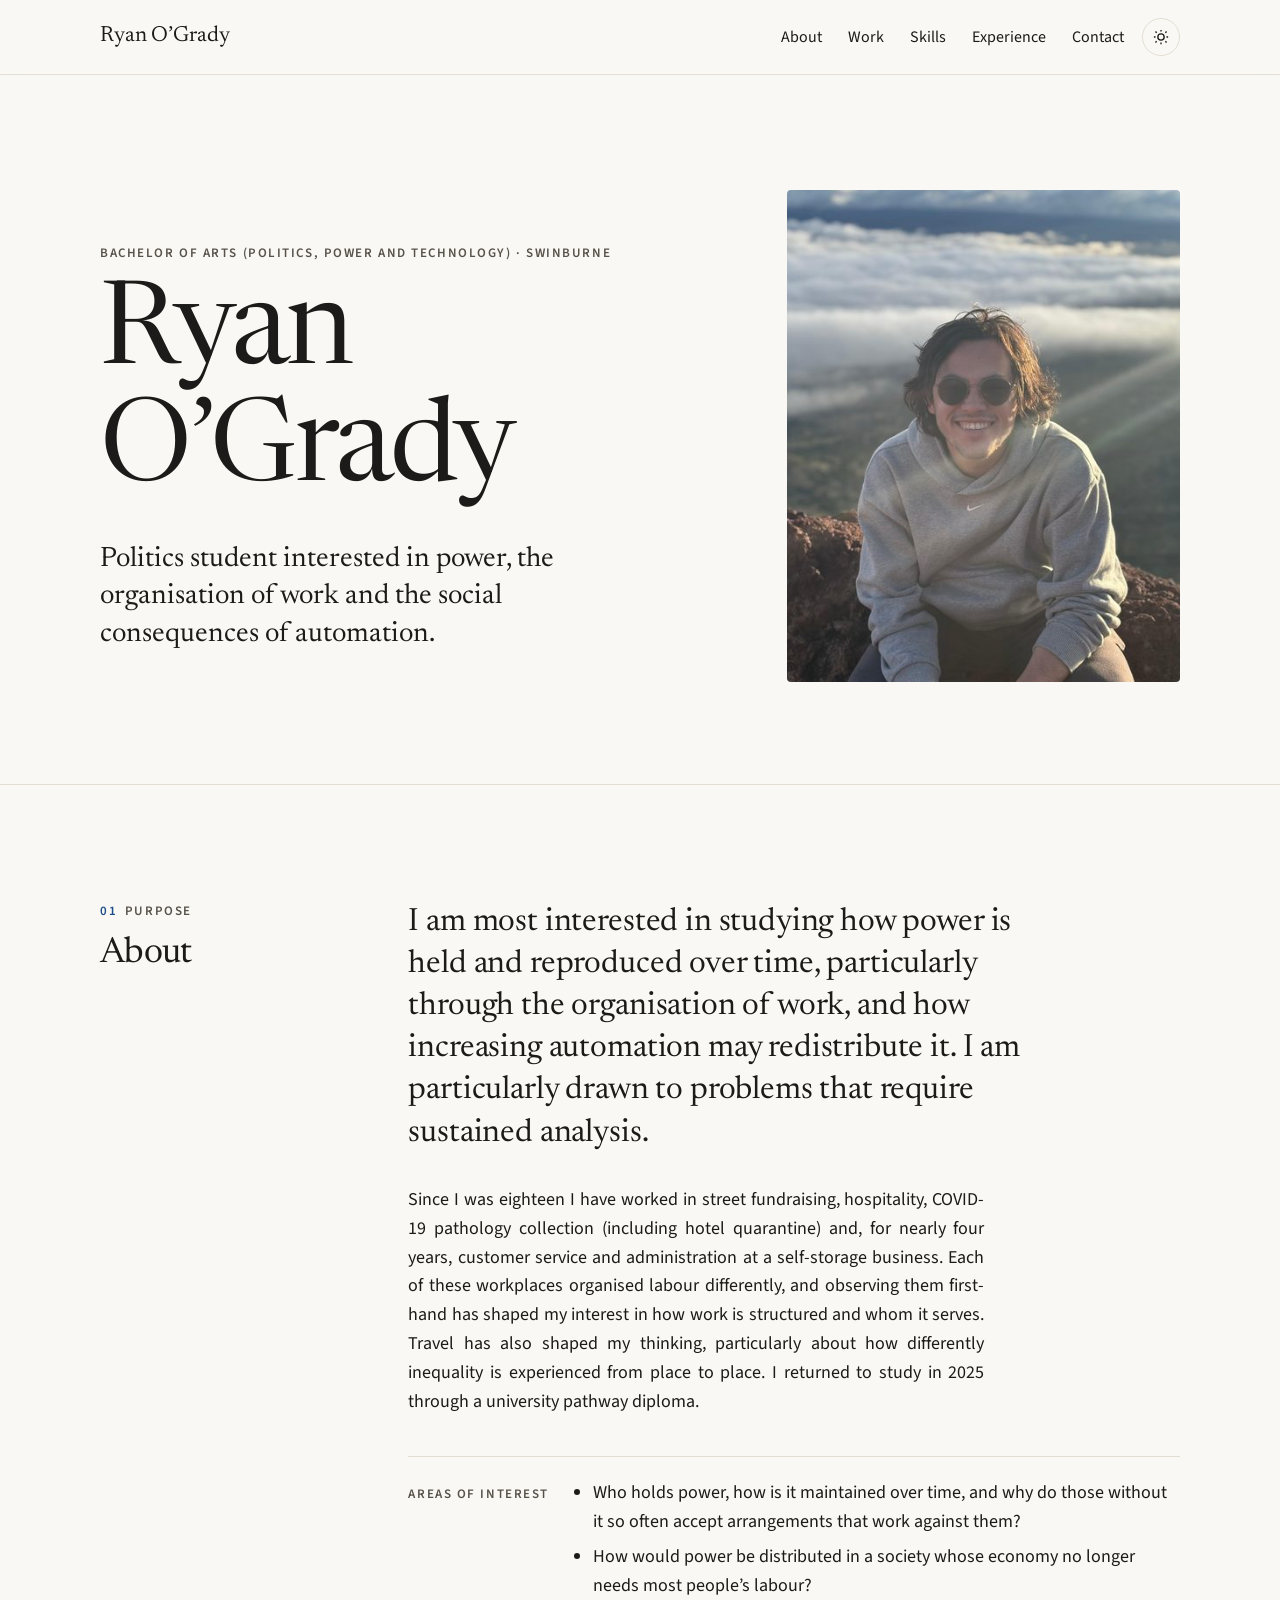
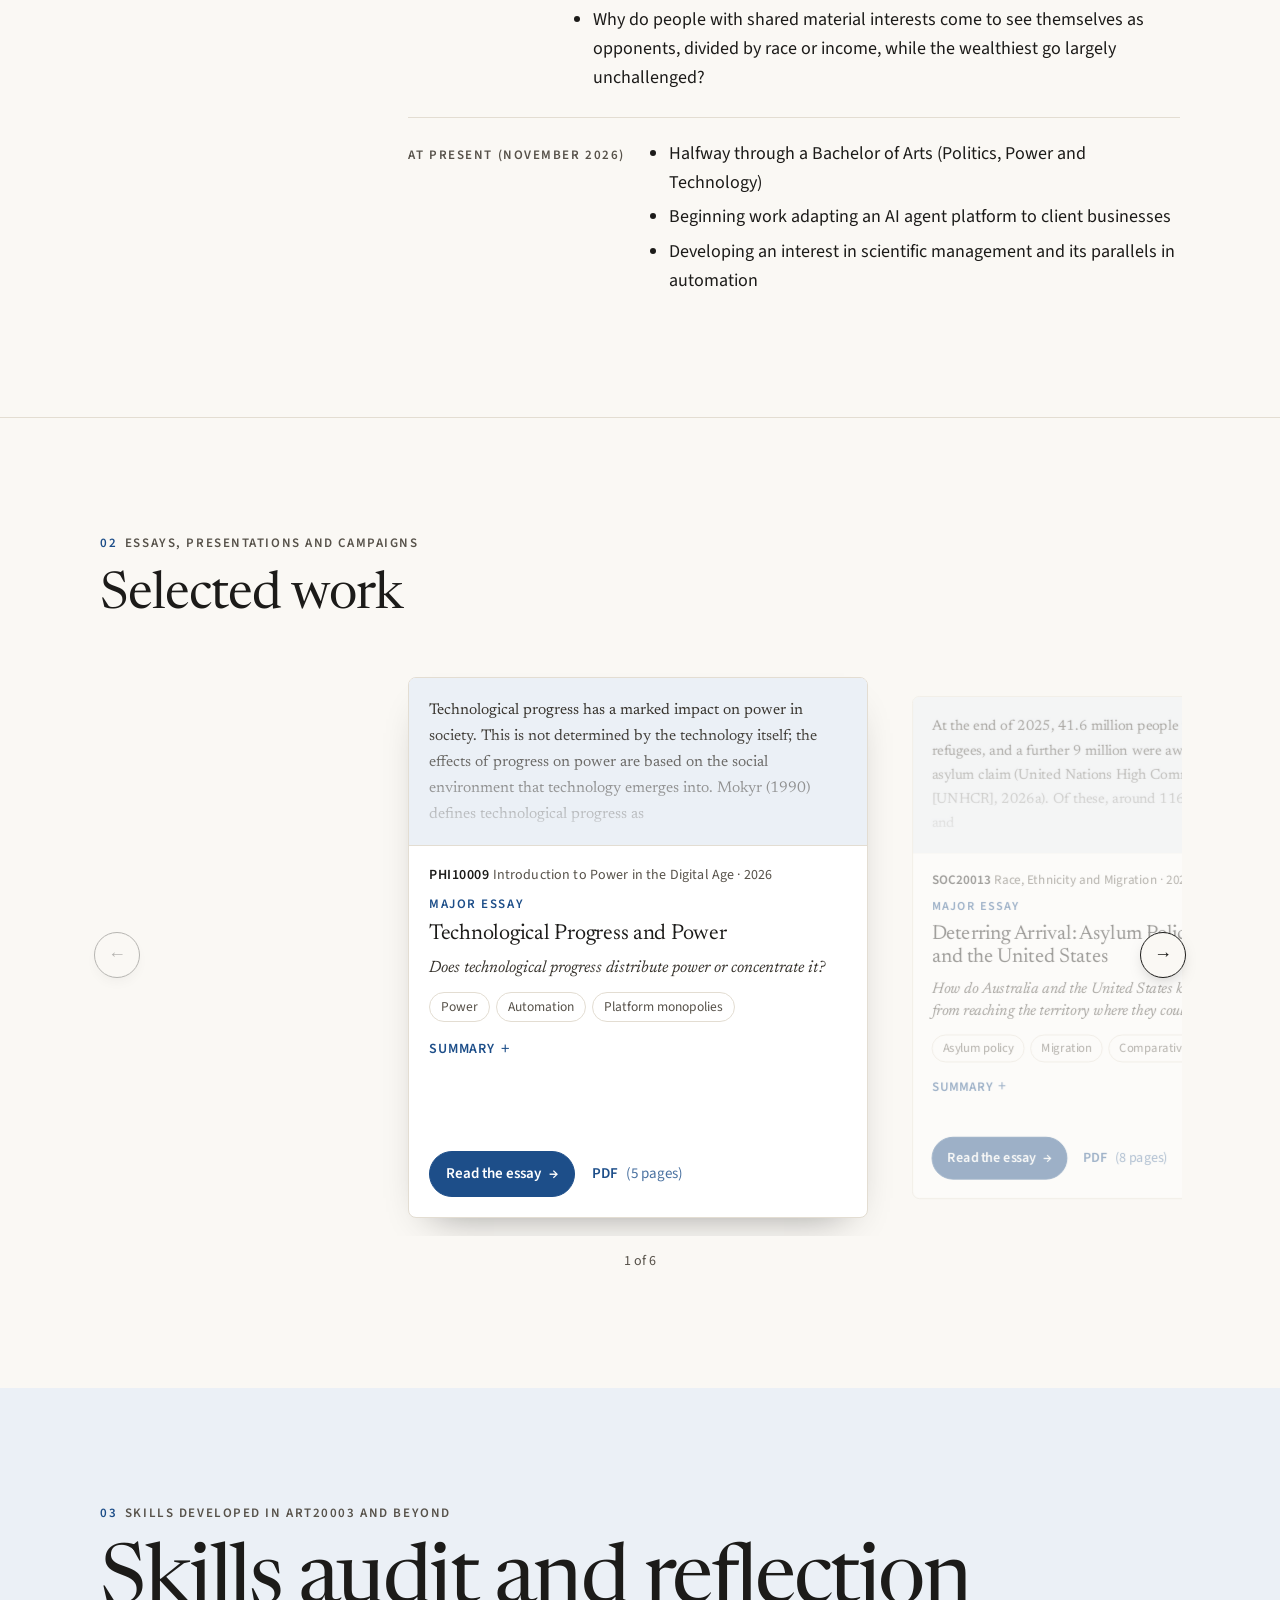
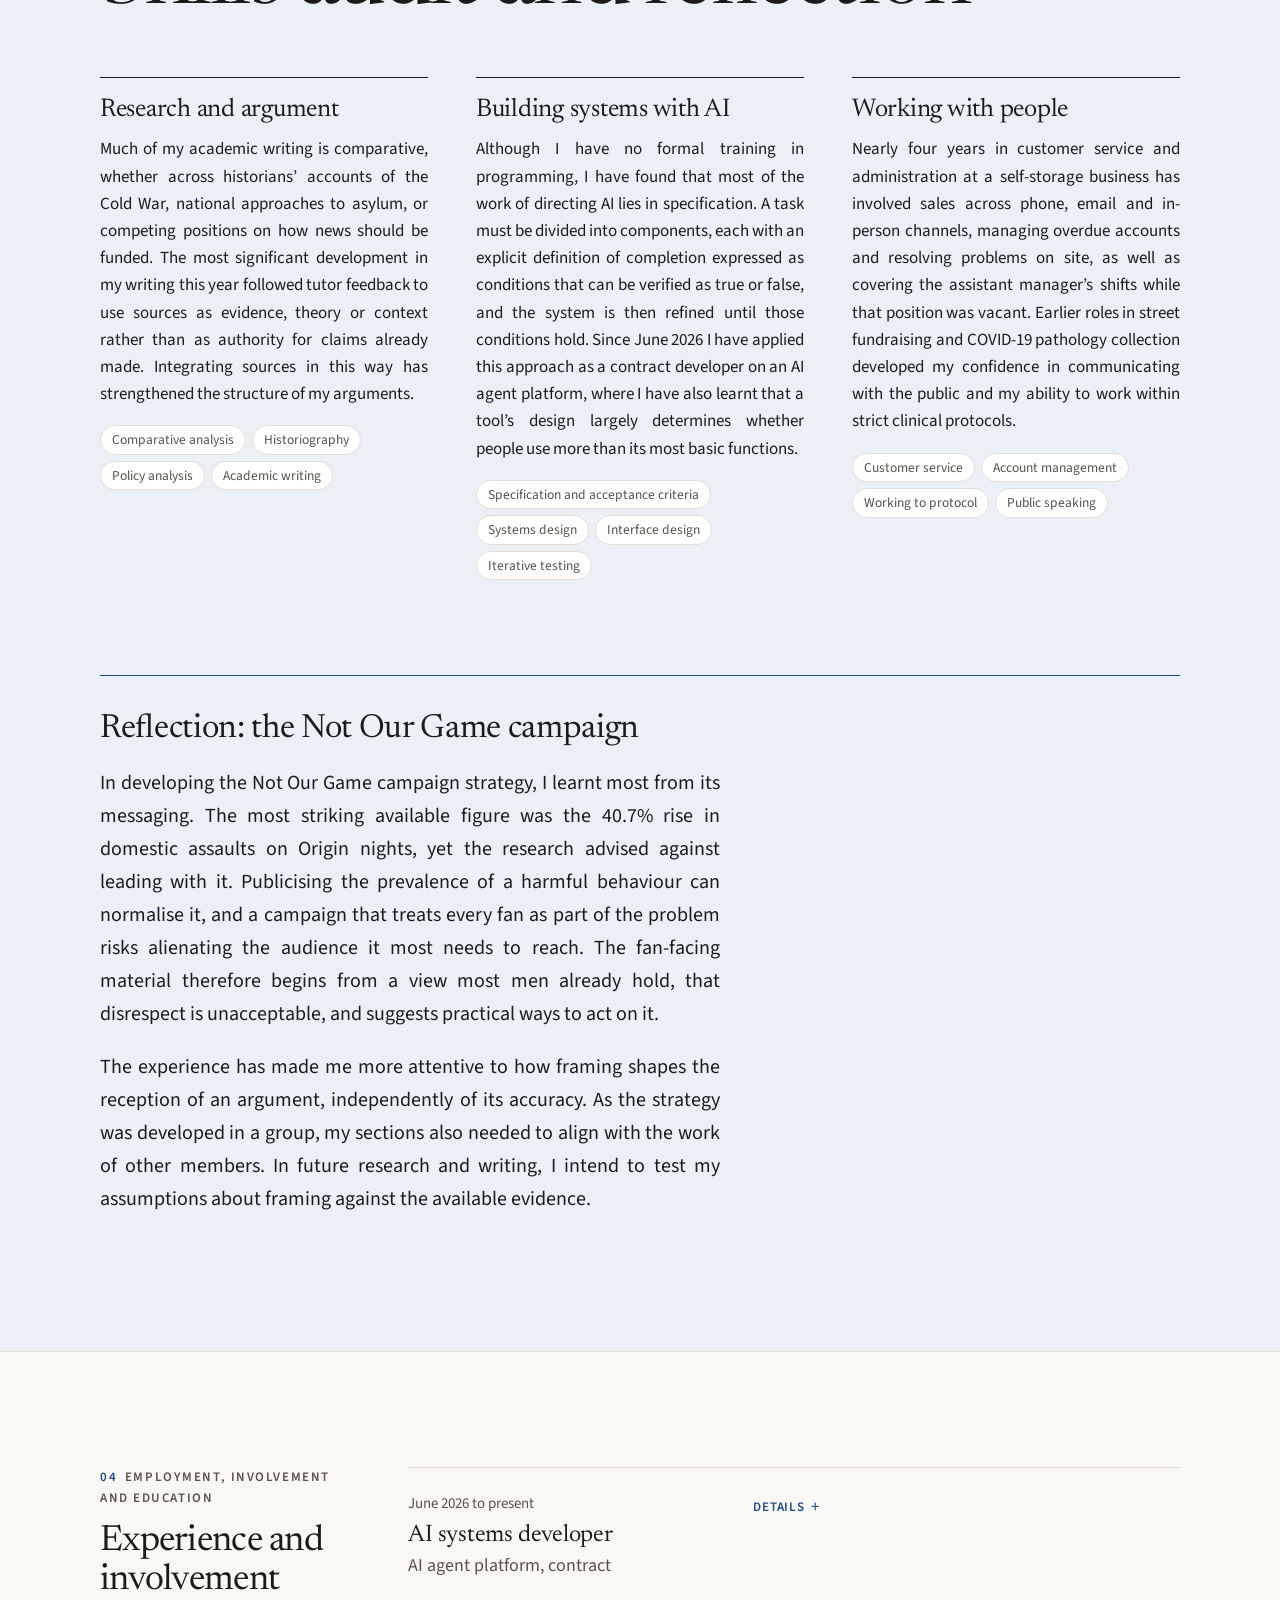
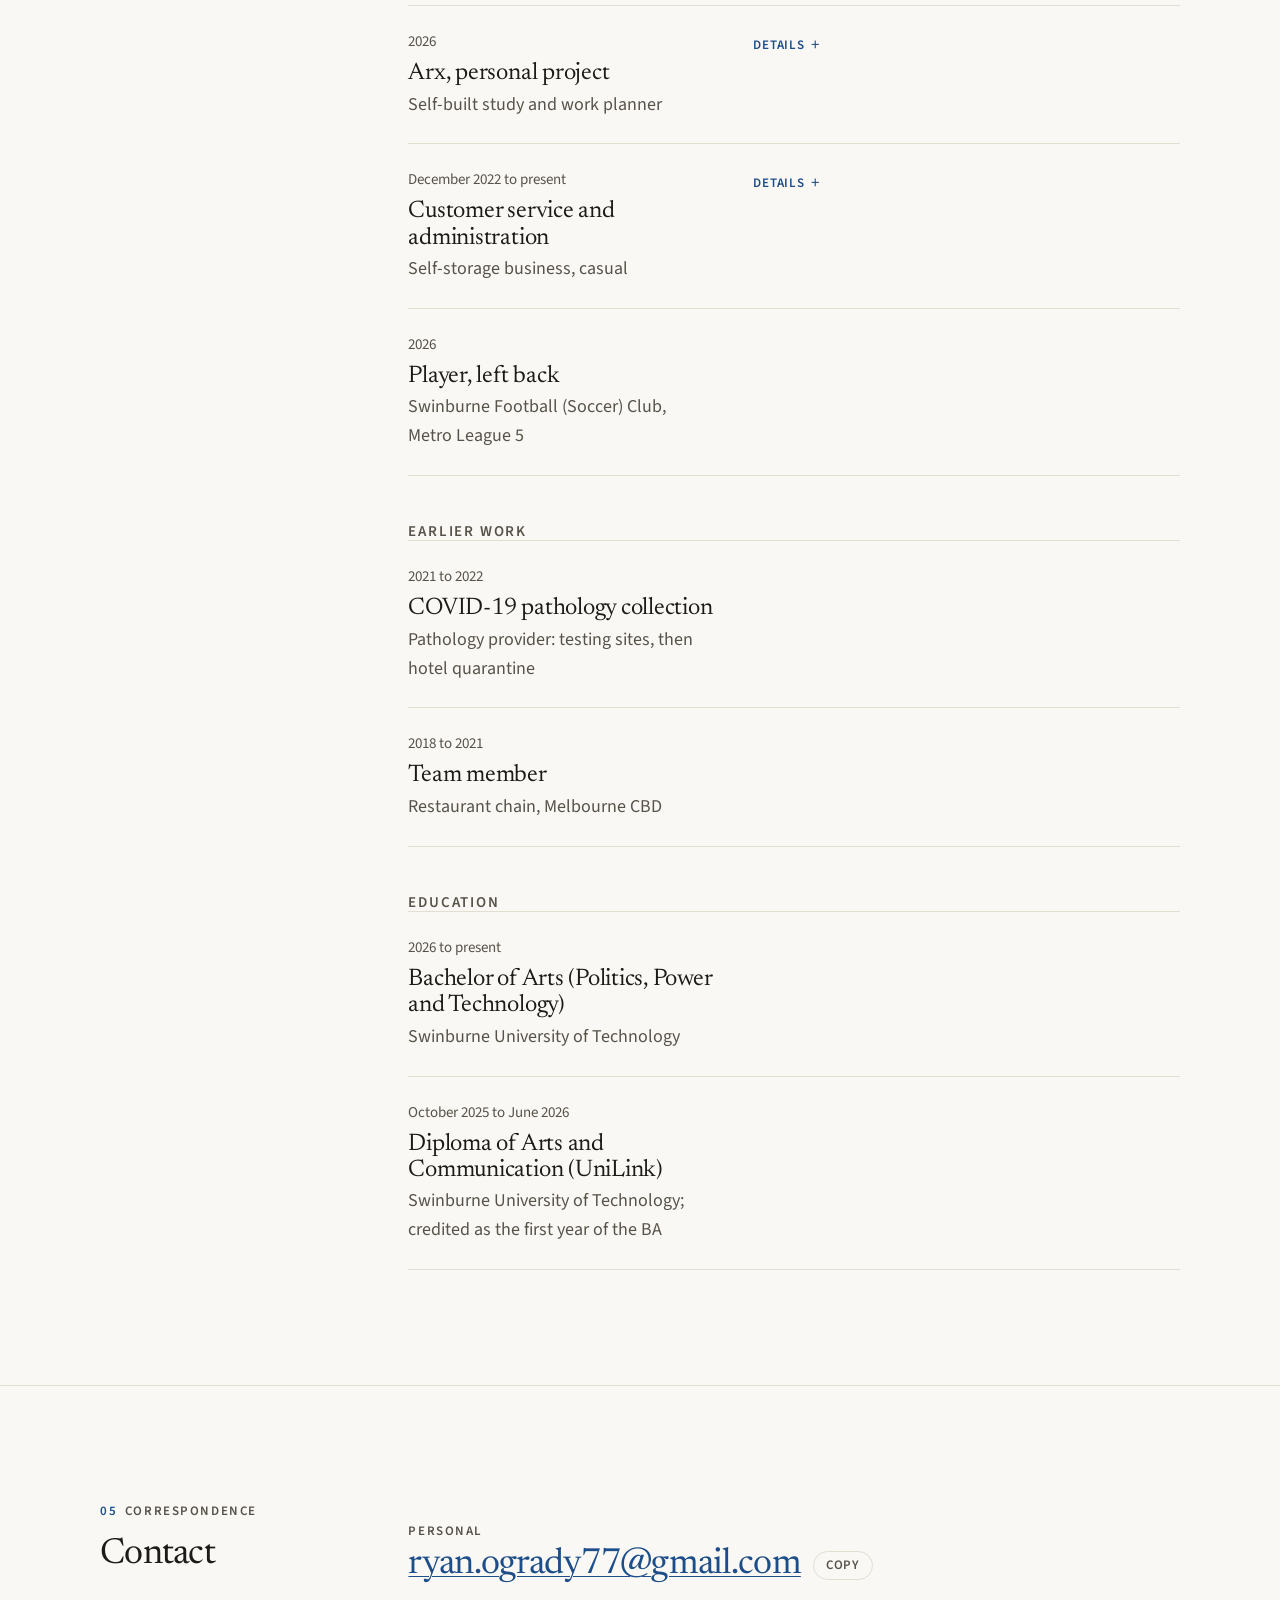
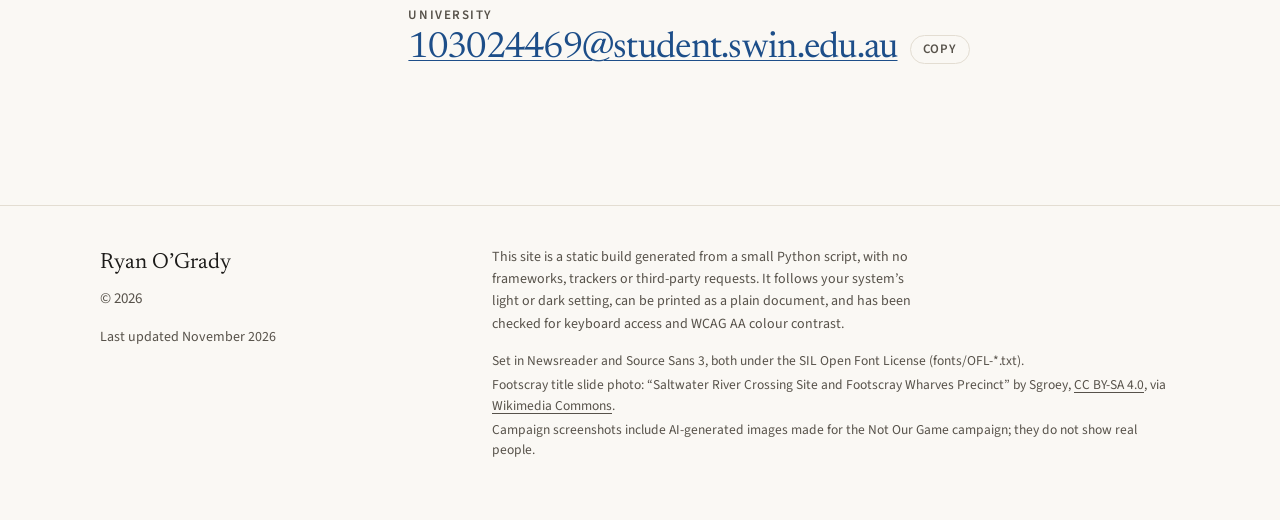
==== commit e219d97f: "Centred carousel with faded neighbours; remove preview underlines Co-Authored-By: Claude Opus 5.5 <n" ====
--- a/site/index.html
+++ b/site/index.html
@@ -1 +1 @@
-<!doctype html><html lang="en-AU"><head><meta charset="utf-8"><meta name="viewport" content="width=device-width, initial-scale=1"><title>Ryan O’Grady | Bachelor of Arts (Politics, Power and Technology), Swinburne</title><meta name="description" content="Portfolio of Ryan O’Grady, Bachelor of Arts student majoring in Politics, Power and Technology at Swinburne University of Technology."><meta name="theme-color" content="#faf8f4"><meta property="og:type" content="website"><meta property="og:title" content="Ryan O’Grady | Bachelor of Arts (Politics, Power and Technology), Swinburne"><meta property="og:description" content="Portfolio of Ryan O’Grady, Bachelor of Arts student majoring in Politics, Power and Technology at Swinburne University of Technology."><meta property="og:url" content="https://ryanoogrady.netlify.app"><meta property="og:image" content="https://ryanoogrady.netlify.app/og.jpg"><meta property="og:image:width" content="1200"><meta property="og:image:height" content="630"><meta property="og:image:alt" content="Ryan O’Grady: Bachelor of Arts (Politics, Power and Technology) · Swinburne"><meta name="twitter:card" content="summary_large_image"><link rel="icon" href="favicon.svg" type="image/svg+xml"><link rel="preload" href="fonts/newsreader.woff2" as="font" type="font/woff2" crossorigin><link rel="preload" href="fonts/source-sans-3.woff2" as="font" type="font/woff2" crossorigin><link rel="stylesheet" href="style.css"><script>try{var t=localStorage.getItem("theme");if(t)document.documentElement.dataset.theme=t}catch(e){}</script><script src="site.js" defer></script></head><body><a class="skip" href="#main">Skip to content</a><header class="site-head" id="top"><div class="wrap"><a class="brand" href="#top">Ryan O’Grady</a><div class="head-tools"><nav class="nav" aria-label="Main"><ul><li><a href="#about">About</a></li><li><a href="#work">Work</a></li><li><a href="#skills">Skills</a></li><li><a href="#experience">Experience</a></li><li><a href="#contact">Contact</a></li></ul></nav><button class="theme-toggle" type="button" aria-label="Switch to dark theme" hidden><svg class="sun" viewBox="0 0 24 24" fill="none" stroke="currentColor" stroke-width="1.8" aria-hidden="true"><circle cx="12" cy="12" r="4.2"/><path d="M12 2.5v2.2M12 19.3v2.2M4.6 4.6l1.6 1.6M17.8 17.8l1.6 1.6M2.5 12h2.2M19.3 12h2.2M4.6 19.4l1.6-1.6M17.8 6.2l1.6-1.6"/></svg><svg class="moon" viewBox="0 0 24 24" fill="none" stroke="currentColor" stroke-width="1.8" aria-hidden="true"><path d="M20 14.6A8.5 8.5 0 0 1 9.4 4a8.5 8.5 0 1 0 10.6 10.6z"/></svg></button></div></div><div class="progress" aria-hidden="true"></div></header><main id="main"><section class="hero" aria-labelledby="name"><div class="wrap"><div><p class="kicker">Bachelor of Arts (Politics, Power and Technology) · Swinburne</p><h1 id="name">Ryan O’Grady</h1><div class="descriptor"><p>Politics student interested in power, the organisation of work and the social consequences of automation.</p></div></div><figure class="portrait"><img src="images/ryan-portrait-900.jpg" srcset="images/ryan-portrait-450.jpg 450w, images/ryan-portrait-900.jpg 900w" sizes="(max-width:900px) 340px, 33vw" width="900" height="1125" alt="Ryan sitting on a rocky summit above a layer of cloud, smiling." fetchpriority="high" decoding="async"></figure></div></section><section class="sec" id="about" aria-labelledby="about-h"><div class="wrap sec-grid"><div class="sec-label"><p class="kicker"><span class="num">01</span>Purpose</p><h2 id="about-h">About</h2></div><div><p class="lede">I am most interested in studying how power is held and reproduced over time, particularly through the organisation of work, and how increasing automation may redistribute it. I am particularly drawn to problems that require sustained analysis.</p><div class="measure" style="margin-top:28px"><p>Since I was eighteen I have worked in street fundraising, hospitality, COVID-19 pathology collection (including hotel quarantine) and, for nearly four years, customer service and administration at a self-storage business. Each of these workplaces organised labour differently, and observing them first-hand has shaped my interest in how work is structured and whom it serves. Travel has also shaped my thinking, particularly about how differently inequality is experienced from place to place. I returned to study in 2025 through a university pathway diploma.</p></div><div class="exploring"><p class="kicker">Areas of interest</p><div><ul class="points"><li>Who holds power, how is it maintained over time, and why do those without it so often accept arrangements that work against them?</li><li>How would power be distributed in a society whose economy no longer needs most people’s labour?</li><li>Why do people with shared material interests come to see themselves as opponents, divided by race or income, while the wealthiest go largely unchallenged?</li></ul></div></div><div class="exploring"><p class="kicker">At present (November 2026)</p><div><ul class="points"><li>Halfway through a Bachelor of Arts (Politics, Power and Technology)</li><li>Beginning work adapting an AI agent platform to client businesses</li><li>Developing an interest in scientific management and its parallels in automation</li></ul></div></div></div></div></section><section class="sec" id="work" aria-labelledby="work-h"><div class="wrap"><div class="work-head"><div><p class="kicker"><span class="num">02</span>Essays, presentations and campaigns</p><h2 id="work-h">Selected work</h2></div><div class="rail-controls" hidden><button class="rail-btn prev" type="button" aria-label="Previous pieces of work"><span aria-hidden="true">&larr;</span></button><span class="rail-count" aria-live="polite">1&ndash;3 of 6</span><button class="rail-btn next" type="button" aria-label="Next pieces of work"><span aria-hidden="true">&rarr;</span></button></div></div><div class="rail" role="region" aria-roledescription="carousel" aria-label="Selected work" tabindex="0"><article class="card" aria-roledescription="slide" aria-label="1 of 6"><div class="media"><a href="essay-technological-progress-and-power.html" tabindex="-1" aria-hidden="true"><div class="page-preview"><p>Technological progress has a marked impact on power in society. This is not determined by the technology itself; the effects of progress on power are based on the social environment that technology emerges into. Mokyr (1990) defines technological progress as</p></div></a></div><div class="card-body"><p class="unit"><b>PHI10009</b> Introduction to Power in the Digital Age <span aria-hidden="true">&middot;</span> 2026</p><h3><span class="type">Major essay</span><a class="card-link" href="essay-technological-progress-and-power.html">Technological Progress and Power</a></h3><p class="topic">Does technological progress distribute power or concentrate it?</p><ul class="tags" aria-label="Topics"><li>Power</li><li>Automation</li><li>Platform monopolies</li></ul><details class="more"><summary>Summary</summary><p>Whether progress distributes or concentrates power depends less on the technology than on the social and institutional frameworks into which it emerges. Drawing on Lukes and Clegg, I trace how platform monopolies and a research agenda tilted towards labour-replacing automation concentrate power, and how policy intervention could distribute its gains more widely.</p></details><div class="card-actions"><p class="actions"><a class="btn solid" href="essay-technological-progress-and-power.html">Read the essay <span class="arr" aria-hidden="true">&rarr;</span></a><a class="btn" href="files/ryan-ogrady-technological-progress-and-power.pdf">PDF <span class="btn-note">(5 pages)</span></a></p></div></div></article><article class="card" aria-roledescription="slide" aria-label="2 of 6"><div class="media"><a href="essay-deterring-arrival.html" tabindex="-1" aria-hidden="true"><div class="page-preview"><p>At the end of 2025, 41.6 million people worldwide were refugees, and a further 9 million were awaiting a decision on an asylum claim (United Nations High Commissioner for Refugees [UNHCR], 2026a). Of these, around 116,000 were in Australia and</p></div></a></div><div class="card-body"><p class="unit"><b>SOC20013</b> Race, Ethnicity and Migration <span aria-hidden="true">&middot;</span> 2026</p><h3><span class="type">Major essay</span><a class="card-link" href="essay-deterring-arrival.html">Deterring Arrival: Asylum Policy in Australia and the United States</a></h3><p class="topic">How do Australia and the United States keep asylum seekers from reaching the territory where they could claim protection?</p><ul class="tags" aria-label="Topics"><li>Asylum policy</li><li>Migration</li><li>Comparative policy</li></ul><details class="more"><summary>Summary</summary><p>Both countries have constructed similar architectures of deterrence in response to comparable moral panics. Geography explains most differences in form, offshore detention in Australia and land buffers in the United States. The more significant contrast lies in durability, with Australia’s bipartisan consensus differing from US policy, which shifts between administrations and is contested in the courts.</p></details><div class="card-actions"><p class="actions"><a class="btn solid" href="essay-deterring-arrival.html">Read the essay <span class="arr" aria-hidden="true">&rarr;</span></a><a class="btn" href="files/ryan-ogrady-deterring-arrival-asylum-policy.pdf">PDF <span class="btn-note">(8 pages)</span></a></p></div></div></article><article class="card" aria-roledescription="slide" aria-label="3 of 6"><div class="media"><a href="essay-insulating-news.html" tabindex="-1" aria-hidden="true"><div class="page-preview"><p>In June 2015, Prime Minister Tony Abbott asked the ABC "whose side are you on?" after its program Q&amp;A allowed a former terrorism suspect to ask a question from the studio audience (Davidson, 2015, para. 3). The question implies that</p></div></a></div><div class="card-body"><p class="unit"><b>HIS10006</b> Propaganda: A History of Media and Politics <span aria-hidden="true">&middot;</span> 2026</p><h3><span class="type">Major essay</span><a class="card-link" href="essay-insulating-news.html">Insulating News from the Market and the State</a></h3><p class="topic">Should news and information, as public goods, be quarantined from the commercial market, and would that make them independent?</p><ul class="tags" aria-label="Topics"><li>Media policy</li><li>Public goods</li><li>Public broadcasting</li></ul><details class="more"><summary>Summary</summary><p>I argue that news is only partly a public good, and that quarantining it from the market would not secure its independence. Cases from the Chicago press in 1918 to Poland’s public broadcaster in 2021 suggest that removing the market leaves control with the state. News should instead be insulated from both, through regulatory protection and secure funding.</p></details><div class="card-actions"><p class="actions"><a class="btn solid" href="essay-insulating-news.html">Read the essay <span class="arr" aria-hidden="true">&rarr;</span></a><a class="btn" href="files/ryan-ogrady-insulating-news.pdf">PDF <span class="btn-note">(7 pages)</span></a></p></div></div></article><article class="card" aria-roledescription="slide" aria-label="4 of 6"><div class="media fit"><a href="files/ryan-ogrady-footscray-presentation-slides.pdf" tabindex="-1" aria-hidden="true"><img src="images/footscray-final-p1-960.jpg" srcset="images/footscray-final-p1-480.jpg 480w, images/footscray-final-p1-960.jpg 960w" sizes="(max-width:700px) 92vw, 400px" width="960" height="540" alt="Title slide, ‘Migrant Settlement and Gentrification in Footscray’, over a photo of apartment towers beside the river at Footscray." loading="lazy" decoding="async"></a></div><div class="card-body"><p class="unit"><b>SOC20013</b> Race, Ethnicity and Migration <span aria-hidden="true">&middot;</span> 2026</p><h3><span class="type">Tutorial presentation</span><a class="card-link" href="files/ryan-ogrady-footscray-presentation-slides.pdf">Migrant Settlement and Gentrification in Footscray</a></h3><p class="topic">What happens to a migrant gateway suburb when urban renewal and gentrification arrive?</p><ul class="tags" aria-label="Topics"><li>Migration</li><li>Housing</li><li>Urban renewal</li><li>Melbourne</li></ul><details class="more"><summary>Summary</summary><p>Footscray has served as a gateway suburb for successive waves of migrants, but government-led renewal and rents rising faster than in the outer west are eroding that role; the Ethiopian and Somali communities now live mostly in Wyndham, Brimbank and Hume. I recommend affordable housing beyond key workers, secure leases for migrant traders and settlement services where new arrivals now live.</p></details><div class="card-actions"><p class="actions"><a class="btn" href="files/ryan-ogrady-footscray-presentation-slides.pdf">View the slides <span class="btn-note">(PDF, 14 pages)</span></a></p></div></div></article><article class="card" aria-roledescription="slide" aria-label="5 of 6"><div class="media"><a href="essay-cold-war.html" tabindex="-1" aria-hidden="true"><div class="page-preview"><p>For more than forty years after the Second World War, the United States and the Soviet Union were locked in the Cold War, a struggle described by Hobsbawm (1995) as “a Third World War, though a very peculiar one” (p.</p></div></a></div><div class="card-body"><p class="unit"><b>HIS10003</b> Global History <span aria-hidden="true">&middot;</span> 2026</p><h3><span class="type">Term essay</span><a class="card-link" href="essay-cold-war.html">Three vantage points of the Cold War: Hobsbawm, Gaddis, and Jervis</a></h3><p class="topic">Why do three major accounts of the Cold War, written before, shortly after and a decade after the Soviet collapse, reach different conclusions?</p><ul class="tags" aria-label="Topics"><li>Cold War</li><li>International relations</li><li>Historiography</li></ul><details class="more"><summary>Summary</summary><p>The period in which Hobsbawm, Gaddis and Jervis each wrote, the information available to them and their theoretical frameworks all shaped their accounts. They largely agree on the observable features of the conflict, diverge on what drove the superpower rivalry, and converge, by different routes, on the Soviet role in ending it.</p></details><div class="card-actions"><p class="actions"><a class="btn solid" href="essay-cold-war.html">Read the essay <span class="arr" aria-hidden="true">&rarr;</span></a><a class="btn" href="files/ryan-ogrady-cold-war-three-vantage-points.pdf">PDF <span class="btn-note">(7 pages)</span></a></p></div></div></article><article class="card" aria-roledescription="slide" aria-label="6 of 6"><div class="media"><a href="not-our-game.html" tabindex="-1" aria-hidden="true"><img src="images/campaign-home-desktop-960.jpg" srcset="images/campaign-home-desktop-480.jpg 480w, images/campaign-home-desktop-960.jpg 960w" sizes="(max-width:700px) 92vw, 400px" width="960" height="533" alt="Home page of the Not Our Game campaign website, headed ‘Love the game. Respect everyone.’ over an AI-generated image of four fans watching a game at home." loading="lazy" decoding="async"></a></div><div class="card-body"><p class="unit"><b>ART20003</b> Skills and Strategies for Social Change <span aria-hidden="true">&middot;</span> 2026</p><h3><span class="type">Group campaign strategy</span><a class="card-link" href="not-our-game.html">Not Our Game</a></h3><p class="topic">How might State of Origin broadcasts be used to prevent domestic and family violence without positioning fans as the problem?</p><ul class="tags" aria-label="Topics"><li>Social campaign</li><li>Domestic and family violence</li><li>Messaging</li></ul><details class="more"><summary>Summary</summary><p>Not Our Game is a campaign strategy addressing domestic and family violence associated with State of Origin, during which recorded domestic assaults in New South Wales rise by 40.7%. The campaign asks the NRL and its broadcasters to include prevention messaging and support-service information in the 2027 Origin broadcasts. I developed the campaign website and wrote the report’s messaging and artefact sections.</p></details><div class="card-actions"><p class="actions"><a class="btn" href="not-our-game.html">Read about the project <span class="arr" aria-hidden="true">&rarr;</span></a><a class="btn" href="https://not-our-game.netlify.app">Visit the live campaign site <span class="arr" aria-hidden="true">&#8599;</span></a></p></div></div></article></div></div></section><section class="sec skills" id="skills" aria-labelledby="skills-h"><div class="wrap"><p class="kicker"><span class="num">03</span>Skills developed in ART20003 and beyond</p><h2 id="skills-h">Skills audit and reflection</h2><div class="skill-groups"><article class="skill-group"><h3>Research and argument</h3><p>Much of my academic writing is comparative, whether across historians’ accounts of the Cold War, national approaches to asylum, or competing positions on how news should be funded. The most significant development in my writing this year followed tutor feedback to use sources as evidence, theory or context rather than as authority for claims already made. Integrating sources in this way has strengthened the structure of my arguments.</p><ul class="tags" aria-label="Skills"><li>Comparative analysis</li><li>Historiography</li><li>Policy analysis</li><li>Academic writing</li></ul></article><article class="skill-group"><h3>Building systems with AI</h3><p>Although I have no formal training in programming, I have found that most of the work of directing AI lies in specification. A task must be divided into components, each with an explicit definition of completion expressed as conditions that can be verified as true or false, and the system is then refined until those conditions hold. Since June 2026 I have applied this approach as a contract developer on an AI agent platform, where I have also learnt that a tool’s design largely determines whether people use more than its most basic functions.</p><ul class="tags" aria-label="Skills"><li>Specification and acceptance criteria</li><li>Systems design</li><li>Interface design</li><li>Iterative testing</li></ul></article><article class="skill-group"><h3>Working with people</h3><p>Nearly four years in customer service and administration at a self-storage business has involved sales across phone, email and in-person channels, managing overdue accounts and resolving problems on site, as well as covering the assistant manager’s shifts while that position was vacant. Earlier roles in street fundraising and COVID-19 pathology collection developed my confidence in communicating with the public and my ability to work within strict clinical protocols.</p><ul class="tags" aria-label="Skills"><li>Customer service</li><li>Account management</li><li>Working to protocol</li><li>Public speaking</li></ul></article></div><div class="skills-body"><div class="audit"><h3 class="reflect-h">Reflection: the Not Our Game campaign</h3><p>In developing the Not Our Game campaign strategy, I learnt most from its messaging. The most striking available figure was the 40.7% rise in domestic assaults on Origin nights, yet the research advised against leading with it. Publicising the prevalence of a harmful behaviour can normalise it, and a campaign that treats every fan as part of the problem risks alienating the audience it most needs to reach. The fan-facing material therefore begins from a view most men already hold, that disrespect is unacceptable, and suggests practical ways to act on it.</p><p>The experience has made me more attentive to how framing shapes the reception of an argument, independently of its accuracy. As the strategy was developed in a group, my sections also needed to align with the work of other members. In future research and writing, I intend to test my assumptions about framing against the available evidence.</p></div><div></div></div></div></section><section class="sec" id="experience" aria-labelledby="xp-h"><div class="wrap sec-grid"><div class="sec-label"><p class="kicker"><span class="num">04</span>Employment, involvement and education</p><h2 id="xp-h">Experience and involvement</h2></div><div><ul class="xp"><li><div class="dates">June 2026 to present</div><div><h3>AI systems developer</h3><p class="org">AI agent platform, contract</p></div><div class="text"><details class="more"><summary>Details</summary><p>Contributions include an independent review agent that checks proposed code changes against the existing codebase, suggests fixes and re-reviews them until they pass; a ‘factory floor’ view that shows the status of every agent at a glance, with an assistant agent that summarises activity on request; and an orchestration mode that divides a plan into tickets for separate agents and assembles their output. Each feature was tested in a separate development deployment. I am now beginning work adapting the platform to the needs of client businesses.</p></details></div></li><li><div class="dates">2026</div><div><h3>Arx, personal project</h3><p class="org">Self-built study and work planner</p></div><div class="text"><details class="more"><summary>Details</summary><p>A self-built study planner that synchronised university deadlines from Canvas and scheduled work backwards from each due date; the project that led to my development work.</p></details></div></li><li><div class="dates">December 2022 to present</div><div><h3>Customer service and administration</h3><p class="org">Self-storage business, casual</p></div><div class="text"><details class="more"><summary>Details</summary><p>Sales across phone, email and in-person channels, management of overdue accounts and resolution of on-site issues, including covering the assistant manager’s shifts while the position was vacant.</p></details></div></li><li><div class="dates">2026</div><div><h3>Player, left back</h3><p class="org">Swinburne Football (Soccer) Club, Metro League 5</p></div><div class="text"></div></li></ul><h3 class="xp-sub">Earlier work</h3><ul class="xp"><li><div class="dates">2021 to 2022</div><div><h3>COVID-19 pathology collection</h3><p class="org">Pathology provider: testing sites, then hotel quarantine</p></div><div class="text"></div></li><li><div class="dates">2018 to 2021</div><div><h3>Team member</h3><p class="org">Restaurant chain, Melbourne CBD</p></div><div class="text"></div></li></ul><h3 class="xp-sub">Education</h3><ul class="xp"><li><div class="dates">2026 to present</div><div><h3>Bachelor of Arts (Politics, Power and Technology)</h3><p class="org">Swinburne University of Technology</p></div><div class="text"></div></li><li><div class="dates">October 2025 to June 2026</div><div><h3>Diploma of Arts and Communication (UniLink)</h3><p class="org">Swinburne University of Technology; credited as the first year of the BA</p></div><div class="text"></div></li></ul></div></div></section><section class="sec contact" id="contact" aria-labelledby="contact-h"><div class="wrap sec-grid"><div class="sec-label"><p class="kicker"><span class="num">05</span>Correspondence</p><h2 id="contact-h">Contact</h2></div><div><div style="margin-top:20px"><p class="email-row"><span class="email-label">Personal</span><span class="email-line"><a class="big" href="mailto:ryan.ogrady77@gmail.com">ryan.ogrady77@gmail.com</a><button class="copy" type="button" data-copy="ryan.ogrady77@gmail.com" aria-label="Copy personal email address" hidden>Copy</button></span></p><p class="email-row"><span class="email-label">University</span><span class="email-line"><a class="big" href="mailto:103024469@student.swin.edu.au">103024469@student.swin.edu.au</a><button class="copy" type="button" data-copy="103024469@student.swin.edu.au" aria-label="Copy university email address" hidden>Copy</button></span></p><span class="sr-only" aria-live="polite" id="live"></span></div></div></div></section></main><footer class="site-foot"><div class="wrap"><div><p class="name">Ryan O’Grady</p><p>&copy; 2026</p><p class="updated">Last updated November 2026</p></div><div><p class="colophon">This site is a static build generated from a small Python script, with no frameworks, trackers or third-party requests. It follows your system’s light or dark setting, can be printed as a plain document, and has been checked for keyboard access and WCAG AA colour contrast.</p><ul class="credits"><li>Set in Newsreader and Source Sans 3, both under the SIL Open Font License (fonts/OFL-*.txt).</li><li>Footscray title slide photo: “Saltwater River Crossing Site and Footscray Wharves Precinct” by Sgroey, <a href="https://creativecommons.org/licenses/by-sa/4.0/">CC BY-SA 4.0</a>, via <a href="https://commons.wikimedia.org/wiki/File:Saltwater_River_Crossing_Site_and_Footscray_Wharves_Precinct.jpg">Wikimedia Commons</a>.</li><li>Campaign screenshots include AI-generated images made for the Not Our Game campaign; they do not show real people.</li></ul></div></div></footer></body></html>+<!doctype html><html lang="en-AU"><head><meta charset="utf-8"><meta name="viewport" content="width=device-width, initial-scale=1"><title>Ryan O’Grady | Bachelor of Arts (Politics, Power and Technology), Swinburne</title><meta name="description" content="Portfolio of Ryan O’Grady, Bachelor of Arts student majoring in Politics, Power and Technology at Swinburne University of Technology."><meta name="theme-color" content="#faf8f4"><meta property="og:type" content="website"><meta property="og:title" content="Ryan O’Grady | Bachelor of Arts (Politics, Power and Technology), Swinburne"><meta property="og:description" content="Portfolio of Ryan O’Grady, Bachelor of Arts student majoring in Politics, Power and Technology at Swinburne University of Technology."><meta property="og:url" content="https://ryanoogrady.netlify.app"><meta property="og:image" content="https://ryanoogrady.netlify.app/og.jpg"><meta property="og:image:width" content="1200"><meta property="og:image:height" content="630"><meta property="og:image:alt" content="Ryan O’Grady: Bachelor of Arts (Politics, Power and Technology) · Swinburne"><meta name="twitter:card" content="summary_large_image"><link rel="icon" href="favicon.svg" type="image/svg+xml"><link rel="preload" href="fonts/newsreader.woff2" as="font" type="font/woff2" crossorigin><link rel="preload" href="fonts/source-sans-3.woff2" as="font" type="font/woff2" crossorigin><link rel="stylesheet" href="style.css"><script>try{var t=localStorage.getItem("theme");if(t)document.documentElement.dataset.theme=t}catch(e){}</script><script src="site.js" defer></script></head><body><a class="skip" href="#main">Skip to content</a><header class="site-head" id="top"><div class="wrap"><a class="brand" href="#top">Ryan O’Grady</a><div class="head-tools"><nav class="nav" aria-label="Main"><ul><li><a href="#about">About</a></li><li><a href="#work">Work</a></li><li><a href="#skills">Skills</a></li><li><a href="#experience">Experience</a></li><li><a href="#contact">Contact</a></li></ul></nav><button class="theme-toggle" type="button" aria-label="Switch to dark theme" hidden><svg class="sun" viewBox="0 0 24 24" fill="none" stroke="currentColor" stroke-width="1.8" aria-hidden="true"><circle cx="12" cy="12" r="4.2"/><path d="M12 2.5v2.2M12 19.3v2.2M4.6 4.6l1.6 1.6M17.8 17.8l1.6 1.6M2.5 12h2.2M19.3 12h2.2M4.6 19.4l1.6-1.6M17.8 6.2l1.6-1.6"/></svg><svg class="moon" viewBox="0 0 24 24" fill="none" stroke="currentColor" stroke-width="1.8" aria-hidden="true"><path d="M20 14.6A8.5 8.5 0 0 1 9.4 4a8.5 8.5 0 1 0 10.6 10.6z"/></svg></button></div></div><div class="progress" aria-hidden="true"></div></header><main id="main"><section class="hero" aria-labelledby="name"><div class="wrap"><div><p class="kicker">Bachelor of Arts (Politics, Power and Technology) · Swinburne</p><h1 id="name">Ryan O’Grady</h1><div class="descriptor"><p>Politics student interested in power, the organisation of work and the social consequences of automation.</p></div></div><figure class="portrait"><img src="images/ryan-portrait-900.jpg" srcset="images/ryan-portrait-450.jpg 450w, images/ryan-portrait-900.jpg 900w" sizes="(max-width:900px) 340px, 33vw" width="900" height="1125" alt="Ryan sitting on a rocky summit above a layer of cloud, smiling." fetchpriority="high" decoding="async"></figure></div></section><section class="sec" id="about" aria-labelledby="about-h"><div class="wrap sec-grid"><div class="sec-label"><p class="kicker"><span class="num">01</span>Purpose</p><h2 id="about-h">About</h2></div><div><p class="lede">I am most interested in studying how power is held and reproduced over time, particularly through the organisation of work, and how increasing automation may redistribute it. I am particularly drawn to problems that require sustained analysis.</p><div class="measure" style="margin-top:28px"><p>Since I was eighteen I have worked in street fundraising, hospitality, COVID-19 pathology collection (including hotel quarantine) and, for nearly four years, customer service and administration at a self-storage business. Each of these workplaces organised labour differently, and observing them first-hand has shaped my interest in how work is structured and whom it serves. Travel has also shaped my thinking, particularly about how differently inequality is experienced from place to place. I returned to study in 2025 through a university pathway diploma.</p></div><div class="exploring"><p class="kicker">Areas of interest</p><div><ul class="points"><li>Who holds power, how is it maintained over time, and why do those without it so often accept arrangements that work against them?</li><li>How would power be distributed in a society whose economy no longer needs most people’s labour?</li><li>Why do people with shared material interests come to see themselves as opponents, divided by race or income, while the wealthiest go largely unchallenged?</li></ul></div></div><div class="exploring"><p class="kicker">At present (November 2026)</p><div><ul class="points"><li>Halfway through a Bachelor of Arts (Politics, Power and Technology)</li><li>Beginning work adapting an AI agent platform to client businesses</li><li>Developing an interest in scientific management and its parallels in automation</li></ul></div></div></div></div></section><section class="sec" id="work" aria-labelledby="work-h"><div class="wrap"><div class="work-head"><div><p class="kicker"><span class="num">02</span>Essays, presentations and campaigns</p><h2 id="work-h">Selected work</h2></div></div><div class="rail-wrap"><button class="rail-btn prev" type="button" aria-label="Previous piece of work" hidden><span aria-hidden="true">&larr;</span></button><div class="rail" role="region" aria-roledescription="carousel" aria-label="Selected work" tabindex="0"><article class="card" aria-roledescription="slide" aria-label="1 of 6"><div class="media"><a href="essay-technological-progress-and-power.html" tabindex="-1" aria-hidden="true"><div class="page-preview"><p>Technological progress has a marked impact on power in society. This is not determined by the technology itself; the effects of progress on power are based on the social environment that technology emerges into. Mokyr (1990) defines technological progress as</p></div></a></div><div class="card-body"><p class="unit"><b>PHI10009</b> Introduction to Power in the Digital Age <span aria-hidden="true">&middot;</span> 2026</p><h3><span class="type">Major essay</span><a class="card-link" href="essay-technological-progress-and-power.html">Technological Progress and Power</a></h3><p class="topic">Does technological progress distribute power or concentrate it?</p><ul class="tags" aria-label="Topics"><li>Power</li><li>Automation</li><li>Platform monopolies</li></ul><details class="more"><summary>Summary</summary><p>Whether progress distributes or concentrates power depends less on the technology than on the social and institutional frameworks into which it emerges. Drawing on Lukes and Clegg, I trace how platform monopolies and a research agenda tilted towards labour-replacing automation concentrate power, and how policy intervention could distribute its gains more widely.</p></details><div class="card-actions"><p class="actions"><a class="btn solid" href="essay-technological-progress-and-power.html">Read the essay <span class="arr" aria-hidden="true">&rarr;</span></a><a class="btn" href="files/ryan-ogrady-technological-progress-and-power.pdf">PDF <span class="btn-note">(5 pages)</span></a></p></div></div></article><article class="card" aria-roledescription="slide" aria-label="2 of 6"><div class="media"><a href="essay-deterring-arrival.html" tabindex="-1" aria-hidden="true"><div class="page-preview"><p>At the end of 2025, 41.6 million people worldwide were refugees, and a further 9 million were awaiting a decision on an asylum claim (United Nations High Commissioner for Refugees [UNHCR], 2026a). Of these, around 116,000 were in Australia and</p></div></a></div><div class="card-body"><p class="unit"><b>SOC20013</b> Race, Ethnicity and Migration <span aria-hidden="true">&middot;</span> 2026</p><h3><span class="type">Major essay</span><a class="card-link" href="essay-deterring-arrival.html">Deterring Arrival: Asylum Policy in Australia and the United States</a></h3><p class="topic">How do Australia and the United States keep asylum seekers from reaching the territory where they could claim protection?</p><ul class="tags" aria-label="Topics"><li>Asylum policy</li><li>Migration</li><li>Comparative policy</li></ul><details class="more"><summary>Summary</summary><p>Both countries have constructed similar architectures of deterrence in response to comparable moral panics. Geography explains most differences in form, offshore detention in Australia and land buffers in the United States. The more significant contrast lies in durability, with Australia’s bipartisan consensus differing from US policy, which shifts between administrations and is contested in the courts.</p></details><div class="card-actions"><p class="actions"><a class="btn solid" href="essay-deterring-arrival.html">Read the essay <span class="arr" aria-hidden="true">&rarr;</span></a><a class="btn" href="files/ryan-ogrady-deterring-arrival-asylum-policy.pdf">PDF <span class="btn-note">(8 pages)</span></a></p></div></div></article><article class="card" aria-roledescription="slide" aria-label="3 of 6"><div class="media"><a href="essay-insulating-news.html" tabindex="-1" aria-hidden="true"><div class="page-preview"><p>In June 2015, Prime Minister Tony Abbott asked the ABC "whose side are you on?" after its program Q&amp;A allowed a former terrorism suspect to ask a question from the studio audience (Davidson, 2015, para. 3). The question implies that</p></div></a></div><div class="card-body"><p class="unit"><b>HIS10006</b> Propaganda: A History of Media and Politics <span aria-hidden="true">&middot;</span> 2026</p><h3><span class="type">Major essay</span><a class="card-link" href="essay-insulating-news.html">Insulating News from the Market and the State</a></h3><p class="topic">Should news and information, as public goods, be quarantined from the commercial market, and would that make them independent?</p><ul class="tags" aria-label="Topics"><li>Media policy</li><li>Public goods</li><li>Public broadcasting</li></ul><details class="more"><summary>Summary</summary><p>I argue that news is only partly a public good, and that quarantining it from the market would not secure its independence. Cases from the Chicago press in 1918 to Poland’s public broadcaster in 2021 suggest that removing the market leaves control with the state. News should instead be insulated from both, through regulatory protection and secure funding.</p></details><div class="card-actions"><p class="actions"><a class="btn solid" href="essay-insulating-news.html">Read the essay <span class="arr" aria-hidden="true">&rarr;</span></a><a class="btn" href="files/ryan-ogrady-insulating-news.pdf">PDF <span class="btn-note">(7 pages)</span></a></p></div></div></article><article class="card" aria-roledescription="slide" aria-label="4 of 6"><div class="media fit"><a href="files/ryan-ogrady-footscray-presentation-slides.pdf" tabindex="-1" aria-hidden="true"><img src="images/footscray-final-p1-960.jpg" srcset="images/footscray-final-p1-480.jpg 480w, images/footscray-final-p1-960.jpg 960w" sizes="(max-width:700px) 92vw, 400px" width="960" height="540" alt="Title slide, ‘Migrant Settlement and Gentrification in Footscray’, over a photo of apartment towers beside the river at Footscray." loading="lazy" decoding="async"></a></div><div class="card-body"><p class="unit"><b>SOC20013</b> Race, Ethnicity and Migration <span aria-hidden="true">&middot;</span> 2026</p><h3><span class="type">Tutorial presentation</span><a class="card-link" href="files/ryan-ogrady-footscray-presentation-slides.pdf">Migrant Settlement and Gentrification in Footscray</a></h3><p class="topic">What happens to a migrant gateway suburb when urban renewal and gentrification arrive?</p><ul class="tags" aria-label="Topics"><li>Migration</li><li>Housing</li><li>Urban renewal</li><li>Melbourne</li></ul><details class="more"><summary>Summary</summary><p>Footscray has served as a gateway suburb for successive waves of migrants, but government-led renewal and rents rising faster than in the outer west are eroding that role; the Ethiopian and Somali communities now live mostly in Wyndham, Brimbank and Hume. I recommend affordable housing beyond key workers, secure leases for migrant traders and settlement services where new arrivals now live.</p></details><div class="card-actions"><p class="actions"><a class="btn" href="files/ryan-ogrady-footscray-presentation-slides.pdf">View the slides <span class="btn-note">(PDF, 14 pages)</span></a></p></div></div></article><article class="card" aria-roledescription="slide" aria-label="5 of 6"><div class="media"><a href="essay-cold-war.html" tabindex="-1" aria-hidden="true"><div class="page-preview"><p>For more than forty years after the Second World War, the United States and the Soviet Union were locked in the Cold War, a struggle described by Hobsbawm (1995) as “a Third World War, though a very peculiar one” (p.</p></div></a></div><div class="card-body"><p class="unit"><b>HIS10003</b> Global History <span aria-hidden="true">&middot;</span> 2026</p><h3><span class="type">Term essay</span><a class="card-link" href="essay-cold-war.html">Three vantage points of the Cold War: Hobsbawm, Gaddis, and Jervis</a></h3><p class="topic">Why do three major accounts of the Cold War, written before, shortly after and a decade after the Soviet collapse, reach different conclusions?</p><ul class="tags" aria-label="Topics"><li>Cold War</li><li>International relations</li><li>Historiography</li></ul><details class="more"><summary>Summary</summary><p>The period in which Hobsbawm, Gaddis and Jervis each wrote, the information available to them and their theoretical frameworks all shaped their accounts. They largely agree on the observable features of the conflict, diverge on what drove the superpower rivalry, and converge, by different routes, on the Soviet role in ending it.</p></details><div class="card-actions"><p class="actions"><a class="btn solid" href="essay-cold-war.html">Read the essay <span class="arr" aria-hidden="true">&rarr;</span></a><a class="btn" href="files/ryan-ogrady-cold-war-three-vantage-points.pdf">PDF <span class="btn-note">(7 pages)</span></a></p></div></div></article><article class="card" aria-roledescription="slide" aria-label="6 of 6"><div class="media"><a href="not-our-game.html" tabindex="-1" aria-hidden="true"><img src="images/campaign-home-desktop-960.jpg" srcset="images/campaign-home-desktop-480.jpg 480w, images/campaign-home-desktop-960.jpg 960w" sizes="(max-width:700px) 92vw, 400px" width="960" height="533" alt="Home page of the Not Our Game campaign website, headed ‘Love the game. Respect everyone.’ over an AI-generated image of four fans watching a game at home." loading="lazy" decoding="async"></a></div><div class="card-body"><p class="unit"><b>ART20003</b> Skills and Strategies for Social Change <span aria-hidden="true">&middot;</span> 2026</p><h3><span class="type">Group campaign strategy</span><a class="card-link" href="not-our-game.html">Not Our Game</a></h3><p class="topic">How might State of Origin broadcasts be used to prevent domestic and family violence without positioning fans as the problem?</p><ul class="tags" aria-label="Topics"><li>Social campaign</li><li>Domestic and family violence</li><li>Messaging</li></ul><details class="more"><summary>Summary</summary><p>Not Our Game is a campaign strategy addressing domestic and family violence associated with State of Origin, during which recorded domestic assaults in New South Wales rise by 40.7%. The campaign asks the NRL and its broadcasters to include prevention messaging and support-service information in the 2027 Origin broadcasts. I developed the campaign website and wrote the report’s messaging and artefact sections.</p></details><div class="card-actions"><p class="actions"><a class="btn" href="not-our-game.html">Read about the project <span class="arr" aria-hidden="true">&rarr;</span></a><a class="btn" href="https://not-our-game.netlify.app">Visit the live campaign site <span class="arr" aria-hidden="true">&#8599;</span></a></p></div></div></article></div><button class="rail-btn next" type="button" aria-label="Next piece of work" hidden><span aria-hidden="true">&rarr;</span></button></div><p class="rail-count" aria-live="polite" hidden>1 of 6</p></div></section><section class="sec skills" id="skills" aria-labelledby="skills-h"><div class="wrap"><p class="kicker"><span class="num">03</span>Skills developed in ART20003 and beyond</p><h2 id="skills-h">Skills audit and reflection</h2><div class="skill-groups"><article class="skill-group"><h3>Research and argument</h3><p>Much of my academic writing is comparative, whether across historians’ accounts of the Cold War, national approaches to asylum, or competing positions on how news should be funded. The most significant development in my writing this year followed tutor feedback to use sources as evidence, theory or context rather than as authority for claims already made. Integrating sources in this way has strengthened the structure of my arguments.</p><ul class="tags" aria-label="Skills"><li>Comparative analysis</li><li>Historiography</li><li>Policy analysis</li><li>Academic writing</li></ul></article><article class="skill-group"><h3>Building systems with AI</h3><p>Although I have no formal training in programming, I have found that most of the work of directing AI lies in specification. A task must be divided into components, each with an explicit definition of completion expressed as conditions that can be verified as true or false, and the system is then refined until those conditions hold. Since June 2026 I have applied this approach as a contract developer on an AI agent platform, where I have also learnt that a tool’s design largely determines whether people use more than its most basic functions.</p><ul class="tags" aria-label="Skills"><li>Specification and acceptance criteria</li><li>Systems design</li><li>Interface design</li><li>Iterative testing</li></ul></article><article class="skill-group"><h3>Working with people</h3><p>Nearly four years in customer service and administration at a self-storage business has involved sales across phone, email and in-person channels, managing overdue accounts and resolving problems on site, as well as covering the assistant manager’s shifts while that position was vacant. Earlier roles in street fundraising and COVID-19 pathology collection developed my confidence in communicating with the public and my ability to work within strict clinical protocols.</p><ul class="tags" aria-label="Skills"><li>Customer service</li><li>Account management</li><li>Working to protocol</li><li>Public speaking</li></ul></article></div><div class="skills-body"><div class="audit"><h3 class="reflect-h">Reflection: the Not Our Game campaign</h3><p>In developing the Not Our Game campaign strategy, I learnt most from its messaging. The most striking available figure was the 40.7% rise in domestic assaults on Origin nights, yet the research advised against leading with it. Publicising the prevalence of a harmful behaviour can normalise it, and a campaign that treats every fan as part of the problem risks alienating the audience it most needs to reach. The fan-facing material therefore begins from a view most men already hold, that disrespect is unacceptable, and suggests practical ways to act on it.</p><p>The experience has made me more attentive to how framing shapes the reception of an argument, independently of its accuracy. As the strategy was developed in a group, my sections also needed to align with the work of other members. In future research and writing, I intend to test my assumptions about framing against the available evidence.</p></div><div></div></div></div></section><section class="sec" id="experience" aria-labelledby="xp-h"><div class="wrap sec-grid"><div class="sec-label"><p class="kicker"><span class="num">04</span>Employment, involvement and education</p><h2 id="xp-h">Experience and involvement</h2></div><div><ul class="xp"><li><div class="dates">June 2026 to present</div><div><h3>AI systems developer</h3><p class="org">AI agent platform, contract</p></div><div class="text"><details class="more"><summary>Details</summary><p>Contributions include an independent review agent that checks proposed code changes against the existing codebase, suggests fixes and re-reviews them until they pass; a ‘factory floor’ view that shows the status of every agent at a glance, with an assistant agent that summarises activity on request; and an orchestration mode that divides a plan into tickets for separate agents and assembles their output. Each feature was tested in a separate development deployment. I am now beginning work adapting the platform to the needs of client businesses.</p></details></div></li><li><div class="dates">2026</div><div><h3>Arx, personal project</h3><p class="org">Self-built study and work planner</p></div><div class="text"><details class="more"><summary>Details</summary><p>A self-built study planner that synchronised university deadlines from Canvas and scheduled work backwards from each due date; the project that led to my development work.</p></details></div></li><li><div class="dates">December 2022 to present</div><div><h3>Customer service and administration</h3><p class="org">Self-storage business, casual</p></div><div class="text"><details class="more"><summary>Details</summary><p>Sales across phone, email and in-person channels, management of overdue accounts and resolution of on-site issues, including covering the assistant manager’s shifts while the position was vacant.</p></details></div></li><li><div class="dates">2026</div><div><h3>Player, left back</h3><p class="org">Swinburne Football (Soccer) Club, Metro League 5</p></div><div class="text"></div></li></ul><h3 class="xp-sub">Earlier work</h3><ul class="xp"><li><div class="dates">2021 to 2022</div><div><h3>COVID-19 pathology collection</h3><p class="org">Pathology provider: testing sites, then hotel quarantine</p></div><div class="text"></div></li><li><div class="dates">2018 to 2021</div><div><h3>Team member</h3><p class="org">Restaurant chain, Melbourne CBD</p></div><div class="text"></div></li></ul><h3 class="xp-sub">Education</h3><ul class="xp"><li><div class="dates">2026 to present</div><div><h3>Bachelor of Arts (Politics, Power and Technology)</h3><p class="org">Swinburne University of Technology</p></div><div class="text"></div></li><li><div class="dates">October 2025 to June 2026</div><div><h3>Diploma of Arts and Communication (UniLink)</h3><p class="org">Swinburne University of Technology; credited as the first year of the BA</p></div><div class="text"></div></li></ul></div></div></section><section class="sec contact" id="contact" aria-labelledby="contact-h"><div class="wrap sec-grid"><div class="sec-label"><p class="kicker"><span class="num">05</span>Correspondence</p><h2 id="contact-h">Contact</h2></div><div><div style="margin-top:20px"><p class="email-row"><span class="email-label">Personal</span><span class="email-line"><a class="big" href="mailto:ryan.ogrady77@gmail.com">ryan.ogrady77@gmail.com</a><button class="copy" type="button" data-copy="ryan.ogrady77@gmail.com" aria-label="Copy personal email address" hidden>Copy</button></span></p><p class="email-row"><span class="email-label">University</span><span class="email-line"><a class="big" href="mailto:103024469@student.swin.edu.au">103024469@student.swin.edu.au</a><button class="copy" type="button" data-copy="103024469@student.swin.edu.au" aria-label="Copy university email address" hidden>Copy</button></span></p><span class="sr-only" aria-live="polite" id="live"></span></div></div></div></section></main><footer class="site-foot"><div class="wrap"><div><p class="name">Ryan O’Grady</p><p>&copy; 2026</p><p class="updated">Last updated November 2026</p></div><div><p class="colophon">This site is a static build generated from a small Python script, with no frameworks, trackers or third-party requests. It follows your system’s light or dark setting, can be printed as a plain document, and has been checked for keyboard access and WCAG AA colour contrast.</p><ul class="credits"><li>Set in Newsreader and Source Sans 3, both under the SIL Open Font License (fonts/OFL-*.txt).</li><li>Footscray title slide photo: “Saltwater River Crossing Site and Footscray Wharves Precinct” by Sgroey, <a href="https://creativecommons.org/licenses/by-sa/4.0/">CC BY-SA 4.0</a>, via <a href="https://commons.wikimedia.org/wiki/File:Saltwater_River_Crossing_Site_and_Footscray_Wharves_Precinct.jpg">Wikimedia Commons</a>.</li><li>Campaign screenshots include AI-generated images made for the Not Our Game campaign; they do not show real people.</li></ul></div></div></footer></body></html>
--- a/site/style.css
+++ b/site/style.css
@@ -235,12 +235,12 @@
 .rail:focus-visible{outline:3px solid var(--accent);outline-offset:6px}
 .rail>.card{scroll-snap-align:start;border:1px solid var(--line);border-radius:8px;background:var(--paper);overflow:hidden;display:flex;flex-direction:column;padding:0}
 .card .media{height:168px;border-bottom:1px solid var(--line);overflow:hidden;background:var(--tint)}
-.card .media a{display:block;height:100%}
+.card .media a{display:block;height:100%;text-decoration:none;color:inherit}
 .card .media img{display:block;width:100%;height:100%;object-fit:cover;object-position:center;transition:transform .35s ease}
 .card .media.fit img{object-fit:cover}
 .card .media a:hover img{transform:scale(1.03)}
-.page-preview{height:100%;padding:30px 20px 0;position:relative;
- background:repeating-linear-gradient(180deg,transparent 0 25px,rgba(29,78,137,.10) 25px 26px),var(--tint)}
+.page-preview{height:100%;padding:20px 20px 0;position:relative;
+ background:var(--tint)}
 .page-preview p{margin:0;font-family:var(--serif);font-size:15.5px;line-height:26px;color:var(--topic);text-align:left!important;hyphens:manual}
 .page-preview::after{content:"";position:absolute;inset:auto 0 0 0;height:70%;background:linear-gradient(transparent,var(--tint))}
 .card-body{display:flex;flex-direction:column;flex:1;padding:18px 20px 20px}
@@ -261,16 +261,26 @@
 .more[open] summary::after{content:"\2212"}
 .more[open] summary{margin-bottom:8px}
 .more p{font-size:16px}
-.rail-controls{display:flex;align-items:center;gap:12px}
-.rail-btn{width:42px;height:42px;border-radius:50%;border:1px solid var(--ink);background:transparent;color:var(--ink);cursor:pointer;font-size:18px;display:grid;place-items:center}
+.rail-wrap{position:relative}
+.rail-btn{width:46px;height:46px;border-radius:50%;border:1px solid var(--ink);background:transparent;color:var(--ink);cursor:pointer;font-size:18px;display:grid;place-items:center}
 .rail-btn:hover:not(:disabled){background:var(--ink);color:var(--bg)}
 .rail-btn:disabled{opacity:.3;cursor:default}
-.rail-count{font-size:14px;color:var(--muted);font-variant-numeric:tabular-nums;min-width:5.5em;text-align:center}
+.rail-count{font-size:14px;color:var(--muted);font-variant-numeric:tabular-nums;text-align:center;margin:14px 0 0}
+.rail-btn{position:absolute;top:50%;transform:translateY(-50%);z-index:3;background:var(--bg);box-shadow:0 6px 18px -8px rgba(0,0,0,.35)}
+.rail-btn.prev{left:-6px}.rail-btn.next{right:-6px}
+/* centred mode (set by the script on wide screens): one card in focus, neighbours faded */
+.rail.cover{grid-auto-columns:min(460px,38vw);padding-inline:calc(50% - min(460px,38vw) / 2);scroll-padding-inline:0;gap:28px}
+.rail.cover>.card{scroll-snap-align:center;transition:opacity .35s ease,transform .35s ease,box-shadow .35s ease;opacity:.42;transform:scale(.93)}
+.rail.cover>.card.is-active{opacity:1;transform:none;box-shadow:0 18px 40px -24px rgba(0,0,0,.45)}
+.rail.cover>.card:not(.is-active){cursor:pointer}
+.rail.cover::-webkit-scrollbar{display:none}.rail.cover{scrollbar-width:none}
+@media (prefers-reduced-motion:reduce){.rail.cover>.card{transition:none}}
 .xp .more summary{font-size:13px}
 @media (max-width:1100px){.rail{grid-auto-columns:calc((100% - clamp(20px,2.4vw,32px)) / 2)}}
+@media (max-width:1100px){.rail.cover{grid-auto-columns:min(460px,56vw);padding-inline:calc(50% - min(460px,56vw) / 2)}}
 @media (max-width:700px){
  .rail{grid-auto-flow:row;grid-auto-columns:auto;overflow:visible;scroll-snap-type:none;padding:0;margin:0}
- .rail-controls{display:none!important}
+ .rail-btn,.rail-count{display:none!important}
 }
 @media (prefers-reduced-motion:reduce){.rail{scroll-behavior:auto}.card .media img{transition:none}}
 @media (max-width:900px){.site-head{transition:transform .25s ease,box-shadow .2s ease}.site-head.head-hidden{transform:translateY(-100%)}}
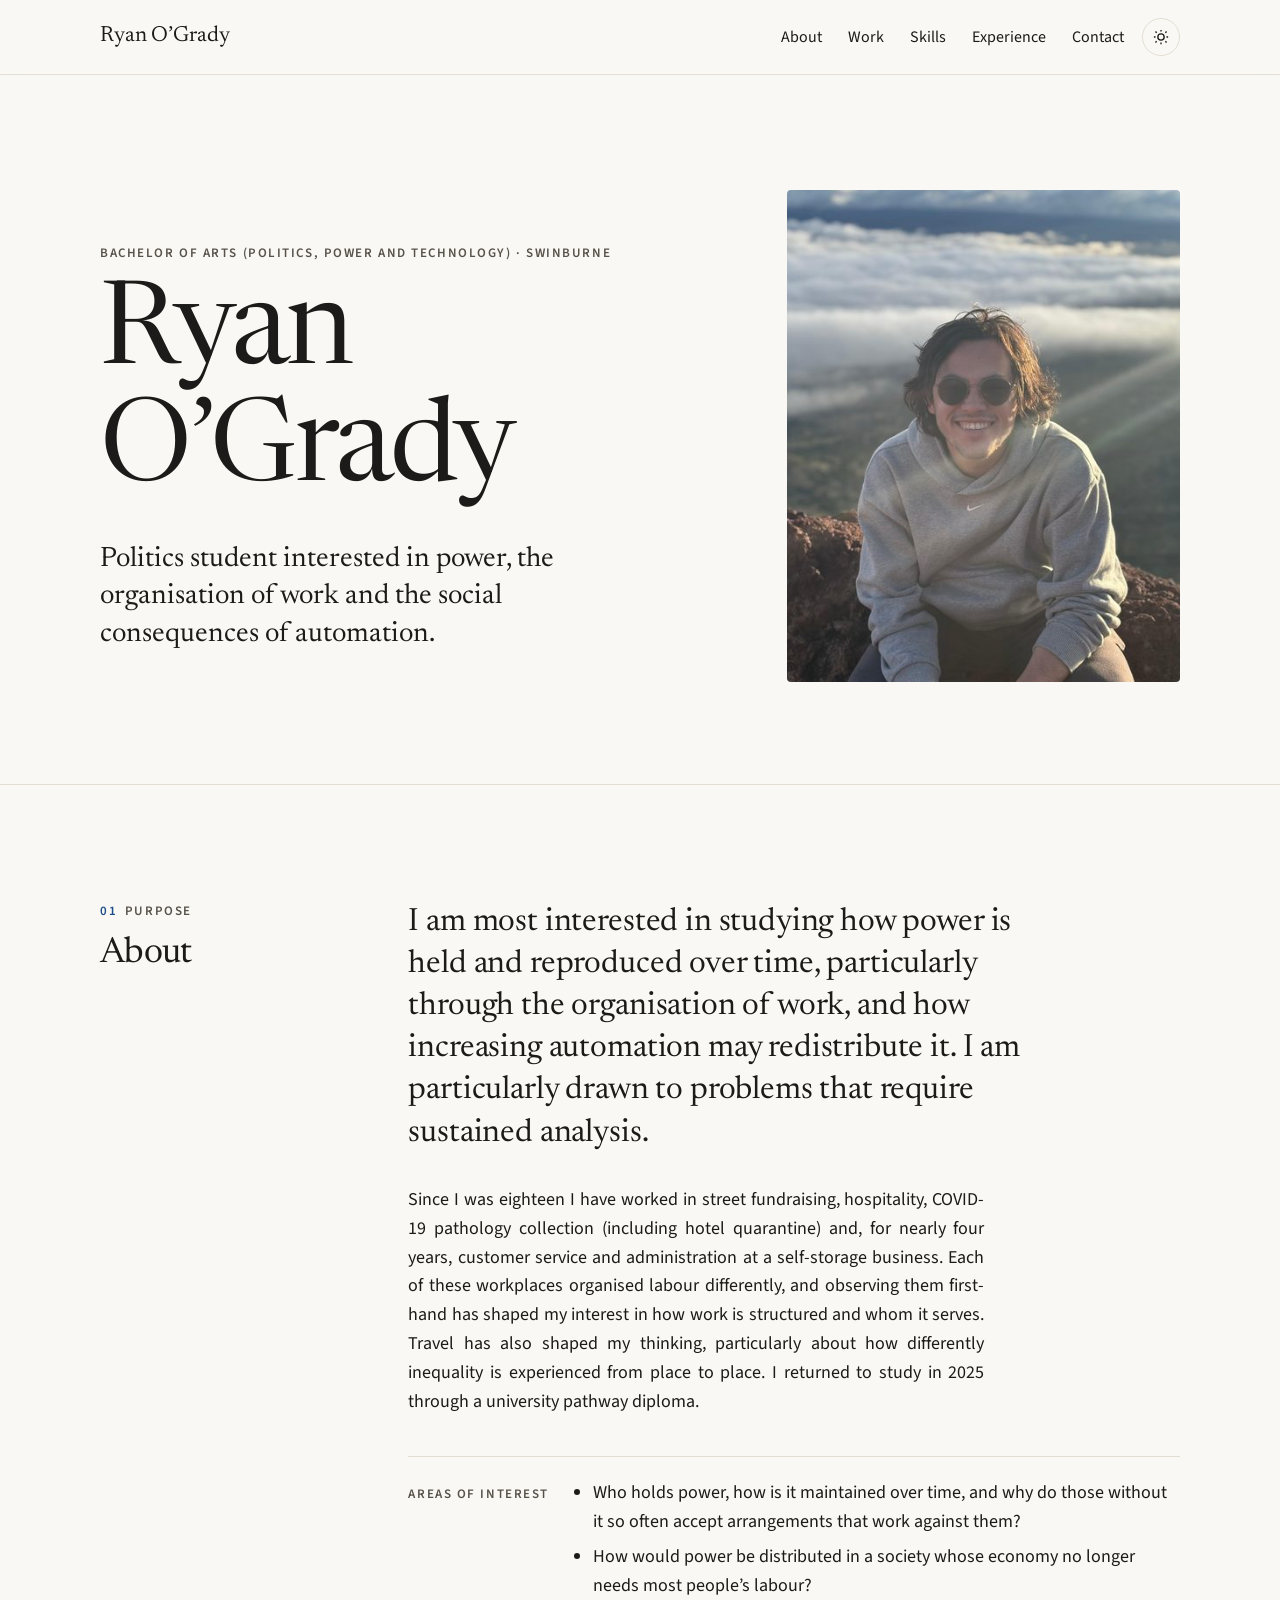
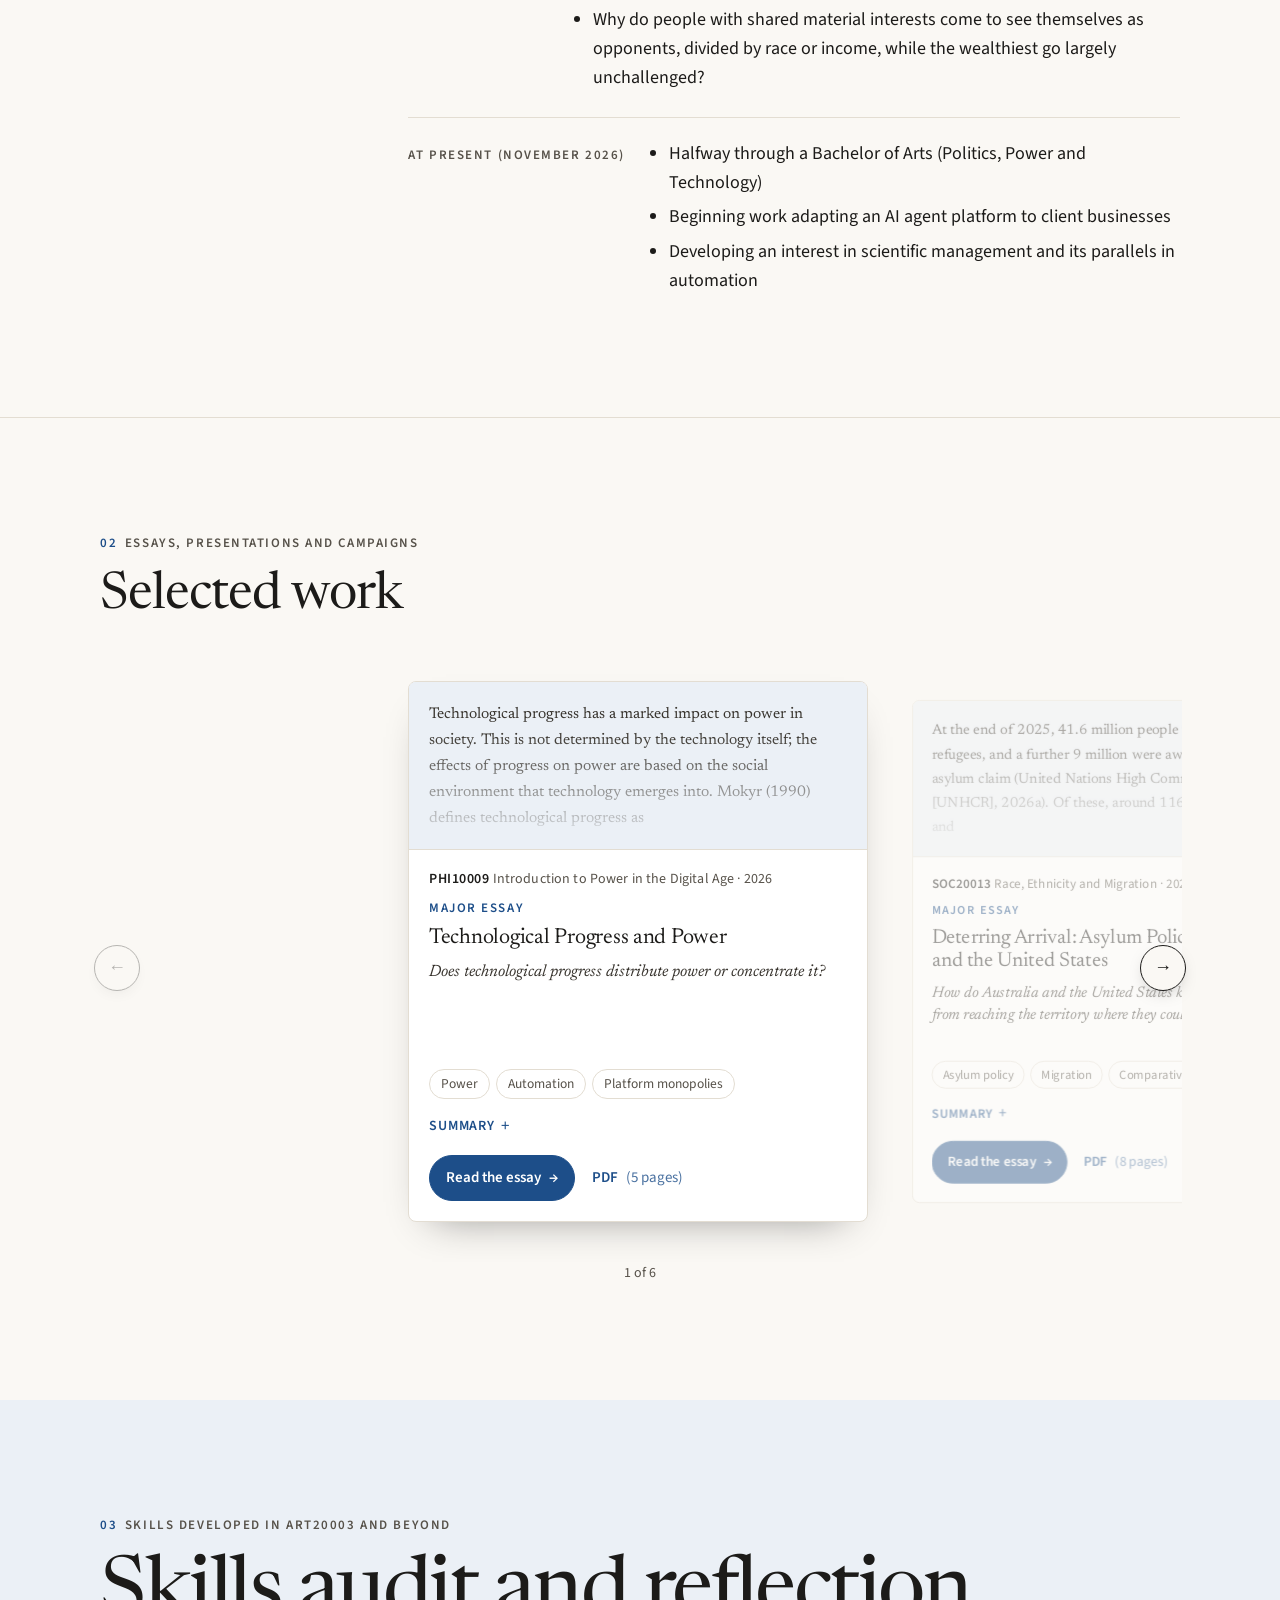
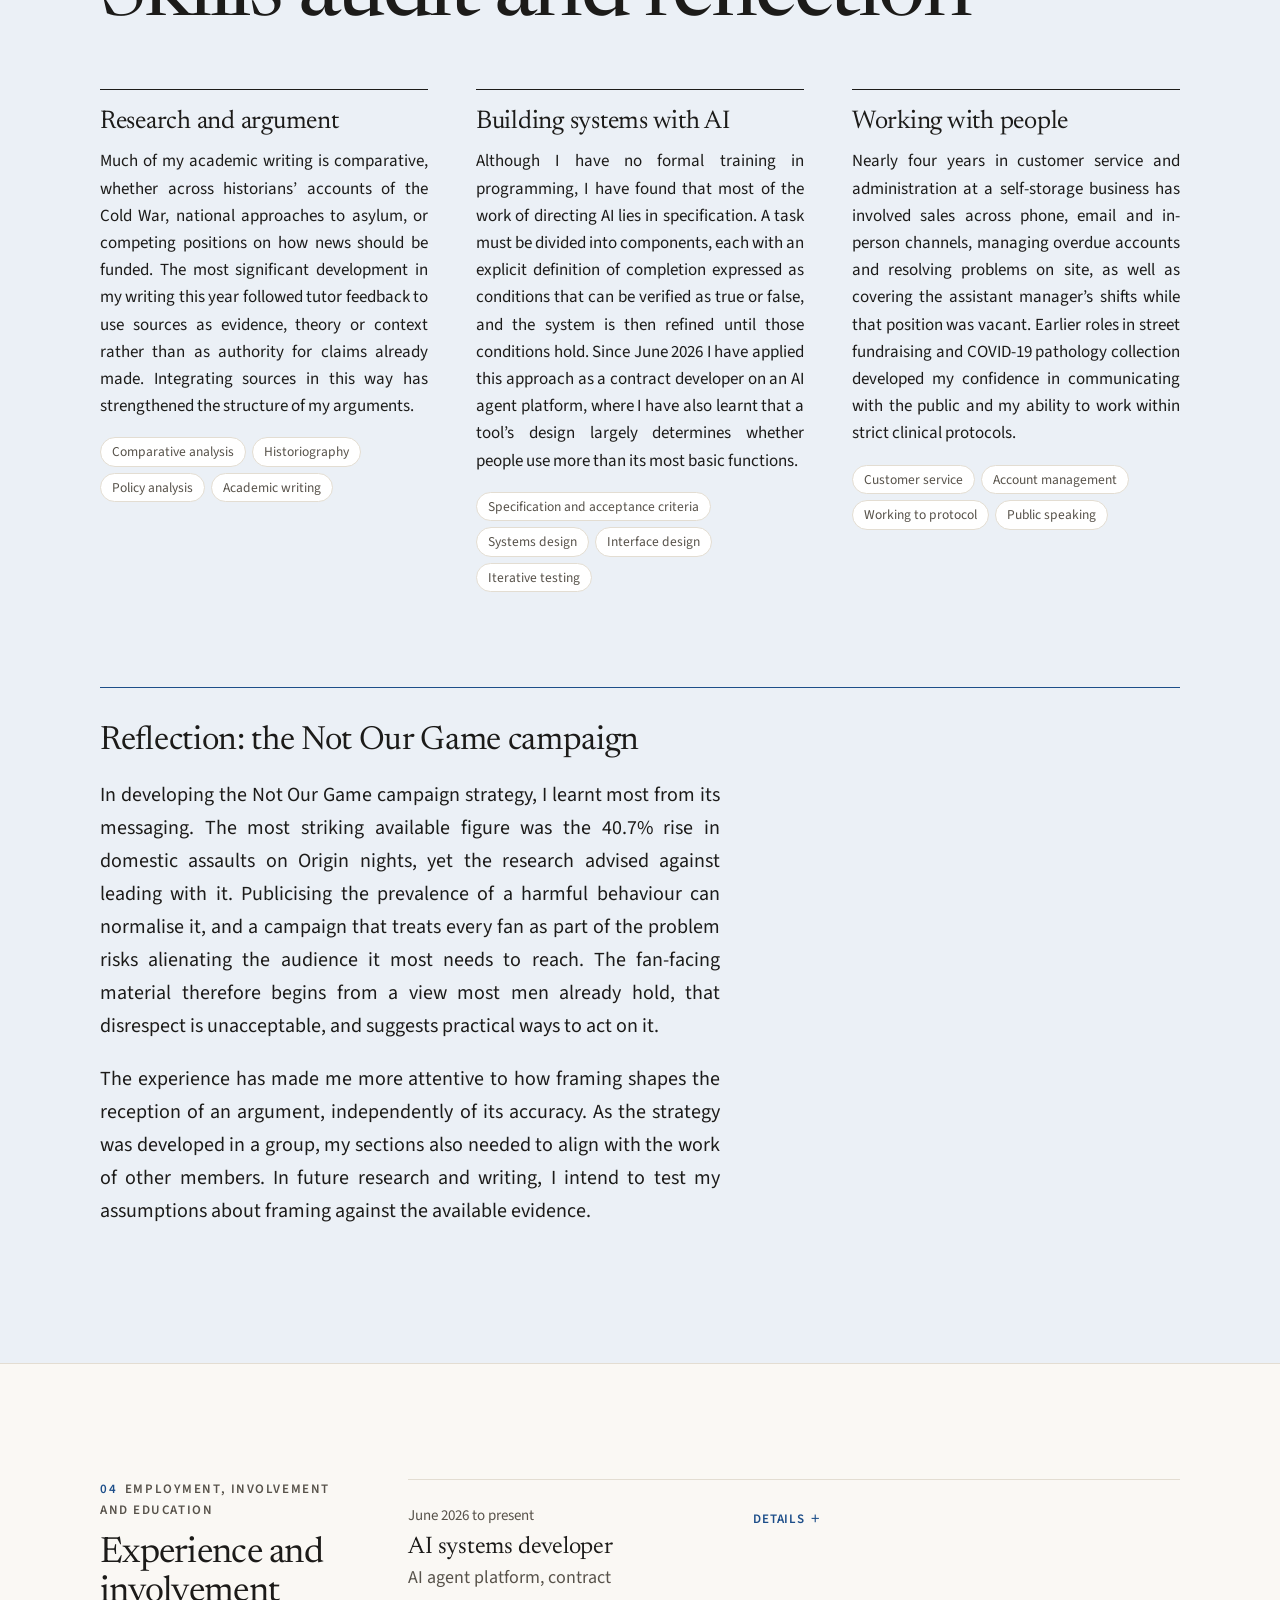
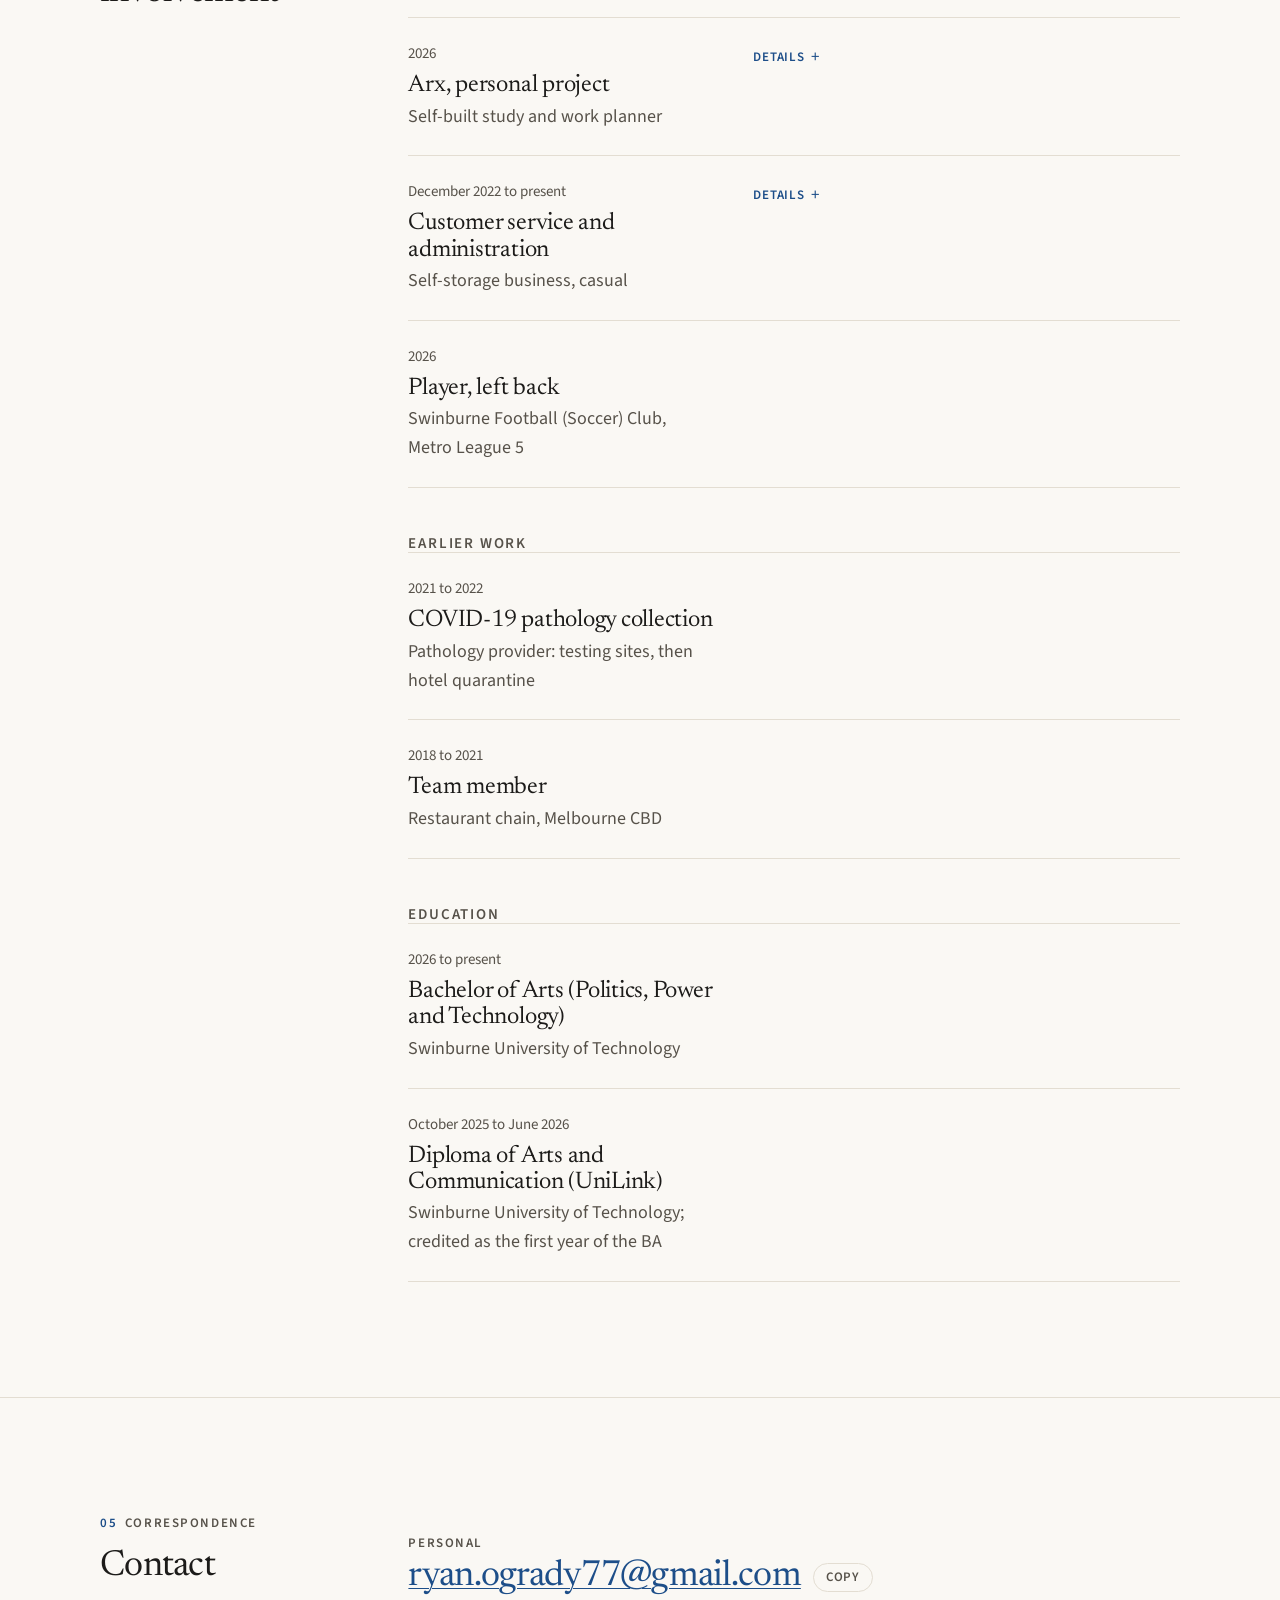
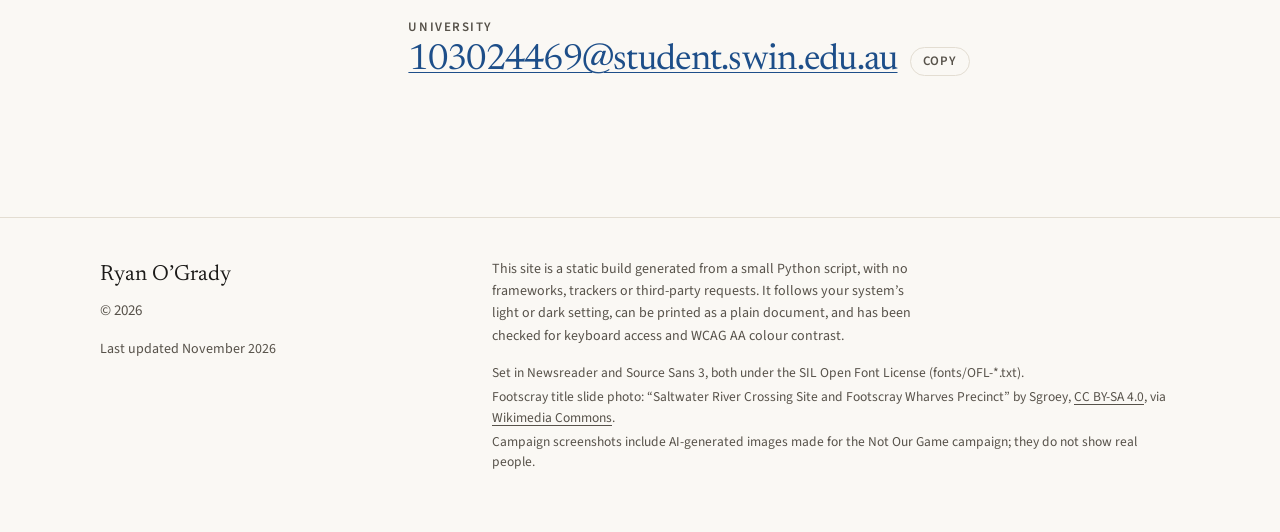
==== commit 735dcab5: "Whole card clickable; tags, Summary and buttons aligned from the card foot; cache-busted assets Co-A" ====
--- a/site/index.html
+++ b/site/index.html
@@ -1 +1 @@
-<!doctype html><html lang="en-AU"><head><meta charset="utf-8"><meta name="viewport" content="width=device-width, initial-scale=1"><title>Ryan O’Grady | Bachelor of Arts (Politics, Power and Technology), Swinburne</title><meta name="description" content="Portfolio of Ryan O’Grady, Bachelor of Arts student majoring in Politics, Power and Technology at Swinburne University of Technology."><meta name="theme-color" content="#faf8f4"><meta property="og:type" content="website"><meta property="og:title" content="Ryan O’Grady | Bachelor of Arts (Politics, Power and Technology), Swinburne"><meta property="og:description" content="Portfolio of Ryan O’Grady, Bachelor of Arts student majoring in Politics, Power and Technology at Swinburne University of Technology."><meta property="og:url" content="https://ryanoogrady.netlify.app"><meta property="og:image" content="https://ryanoogrady.netlify.app/og.jpg"><meta property="og:image:width" content="1200"><meta property="og:image:height" content="630"><meta property="og:image:alt" content="Ryan O’Grady: Bachelor of Arts (Politics, Power and Technology) · Swinburne"><meta name="twitter:card" content="summary_large_image"><link rel="icon" href="favicon.svg" type="image/svg+xml"><link rel="preload" href="fonts/newsreader.woff2" as="font" type="font/woff2" crossorigin><link rel="preload" href="fonts/source-sans-3.woff2" as="font" type="font/woff2" crossorigin><link rel="stylesheet" href="style.css"><script>try{var t=localStorage.getItem("theme");if(t)document.documentElement.dataset.theme=t}catch(e){}</script><script src="site.js" defer></script></head><body><a class="skip" href="#main">Skip to content</a><header class="site-head" id="top"><div class="wrap"><a class="brand" href="#top">Ryan O’Grady</a><div class="head-tools"><nav class="nav" aria-label="Main"><ul><li><a href="#about">About</a></li><li><a href="#work">Work</a></li><li><a href="#skills">Skills</a></li><li><a href="#experience">Experience</a></li><li><a href="#contact">Contact</a></li></ul></nav><button class="theme-toggle" type="button" aria-label="Switch to dark theme" hidden><svg class="sun" viewBox="0 0 24 24" fill="none" stroke="currentColor" stroke-width="1.8" aria-hidden="true"><circle cx="12" cy="12" r="4.2"/><path d="M12 2.5v2.2M12 19.3v2.2M4.6 4.6l1.6 1.6M17.8 17.8l1.6 1.6M2.5 12h2.2M19.3 12h2.2M4.6 19.4l1.6-1.6M17.8 6.2l1.6-1.6"/></svg><svg class="moon" viewBox="0 0 24 24" fill="none" stroke="currentColor" stroke-width="1.8" aria-hidden="true"><path d="M20 14.6A8.5 8.5 0 0 1 9.4 4a8.5 8.5 0 1 0 10.6 10.6z"/></svg></button></div></div><div class="progress" aria-hidden="true"></div></header><main id="main"><section class="hero" aria-labelledby="name"><div class="wrap"><div><p class="kicker">Bachelor of Arts (Politics, Power and Technology) · Swinburne</p><h1 id="name">Ryan O’Grady</h1><div class="descriptor"><p>Politics student interested in power, the organisation of work and the social consequences of automation.</p></div></div><figure class="portrait"><img src="images/ryan-portrait-900.jpg" srcset="images/ryan-portrait-450.jpg 450w, images/ryan-portrait-900.jpg 900w" sizes="(max-width:900px) 340px, 33vw" width="900" height="1125" alt="Ryan sitting on a rocky summit above a layer of cloud, smiling." fetchpriority="high" decoding="async"></figure></div></section><section class="sec" id="about" aria-labelledby="about-h"><div class="wrap sec-grid"><div class="sec-label"><p class="kicker"><span class="num">01</span>Purpose</p><h2 id="about-h">About</h2></div><div><p class="lede">I am most interested in studying how power is held and reproduced over time, particularly through the organisation of work, and how increasing automation may redistribute it. I am particularly drawn to problems that require sustained analysis.</p><div class="measure" style="margin-top:28px"><p>Since I was eighteen I have worked in street fundraising, hospitality, COVID-19 pathology collection (including hotel quarantine) and, for nearly four years, customer service and administration at a self-storage business. Each of these workplaces organised labour differently, and observing them first-hand has shaped my interest in how work is structured and whom it serves. Travel has also shaped my thinking, particularly about how differently inequality is experienced from place to place. I returned to study in 2025 through a university pathway diploma.</p></div><div class="exploring"><p class="kicker">Areas of interest</p><div><ul class="points"><li>Who holds power, how is it maintained over time, and why do those without it so often accept arrangements that work against them?</li><li>How would power be distributed in a society whose economy no longer needs most people’s labour?</li><li>Why do people with shared material interests come to see themselves as opponents, divided by race or income, while the wealthiest go largely unchallenged?</li></ul></div></div><div class="exploring"><p class="kicker">At present (November 2026)</p><div><ul class="points"><li>Halfway through a Bachelor of Arts (Politics, Power and Technology)</li><li>Beginning work adapting an AI agent platform to client businesses</li><li>Developing an interest in scientific management and its parallels in automation</li></ul></div></div></div></div></section><section class="sec" id="work" aria-labelledby="work-h"><div class="wrap"><div class="work-head"><div><p class="kicker"><span class="num">02</span>Essays, presentations and campaigns</p><h2 id="work-h">Selected work</h2></div></div><div class="rail-wrap"><button class="rail-btn prev" type="button" aria-label="Previous piece of work" hidden><span aria-hidden="true">&larr;</span></button><div class="rail" role="region" aria-roledescription="carousel" aria-label="Selected work" tabindex="0"><article class="card" aria-roledescription="slide" aria-label="1 of 6"><div class="media"><a href="essay-technological-progress-and-power.html" tabindex="-1" aria-hidden="true"><div class="page-preview"><p>Technological progress has a marked impact on power in society. This is not determined by the technology itself; the effects of progress on power are based on the social environment that technology emerges into. Mokyr (1990) defines technological progress as</p></div></a></div><div class="card-body"><p class="unit"><b>PHI10009</b> Introduction to Power in the Digital Age <span aria-hidden="true">&middot;</span> 2026</p><h3><span class="type">Major essay</span><a class="card-link" href="essay-technological-progress-and-power.html">Technological Progress and Power</a></h3><p class="topic">Does technological progress distribute power or concentrate it?</p><ul class="tags" aria-label="Topics"><li>Power</li><li>Automation</li><li>Platform monopolies</li></ul><details class="more"><summary>Summary</summary><p>Whether progress distributes or concentrates power depends less on the technology than on the social and institutional frameworks into which it emerges. Drawing on Lukes and Clegg, I trace how platform monopolies and a research agenda tilted towards labour-replacing automation concentrate power, and how policy intervention could distribute its gains more widely.</p></details><div class="card-actions"><p class="actions"><a class="btn solid" href="essay-technological-progress-and-power.html">Read the essay <span class="arr" aria-hidden="true">&rarr;</span></a><a class="btn" href="files/ryan-ogrady-technological-progress-and-power.pdf">PDF <span class="btn-note">(5 pages)</span></a></p></div></div></article><article class="card" aria-roledescription="slide" aria-label="2 of 6"><div class="media"><a href="essay-deterring-arrival.html" tabindex="-1" aria-hidden="true"><div class="page-preview"><p>At the end of 2025, 41.6 million people worldwide were refugees, and a further 9 million were awaiting a decision on an asylum claim (United Nations High Commissioner for Refugees [UNHCR], 2026a). Of these, around 116,000 were in Australia and</p></div></a></div><div class="card-body"><p class="unit"><b>SOC20013</b> Race, Ethnicity and Migration <span aria-hidden="true">&middot;</span> 2026</p><h3><span class="type">Major essay</span><a class="card-link" href="essay-deterring-arrival.html">Deterring Arrival: Asylum Policy in Australia and the United States</a></h3><p class="topic">How do Australia and the United States keep asylum seekers from reaching the territory where they could claim protection?</p><ul class="tags" aria-label="Topics"><li>Asylum policy</li><li>Migration</li><li>Comparative policy</li></ul><details class="more"><summary>Summary</summary><p>Both countries have constructed similar architectures of deterrence in response to comparable moral panics. Geography explains most differences in form, offshore detention in Australia and land buffers in the United States. The more significant contrast lies in durability, with Australia’s bipartisan consensus differing from US policy, which shifts between administrations and is contested in the courts.</p></details><div class="card-actions"><p class="actions"><a class="btn solid" href="essay-deterring-arrival.html">Read the essay <span class="arr" aria-hidden="true">&rarr;</span></a><a class="btn" href="files/ryan-ogrady-deterring-arrival-asylum-policy.pdf">PDF <span class="btn-note">(8 pages)</span></a></p></div></div></article><article class="card" aria-roledescription="slide" aria-label="3 of 6"><div class="media"><a href="essay-insulating-news.html" tabindex="-1" aria-hidden="true"><div class="page-preview"><p>In June 2015, Prime Minister Tony Abbott asked the ABC "whose side are you on?" after its program Q&amp;A allowed a former terrorism suspect to ask a question from the studio audience (Davidson, 2015, para. 3). The question implies that</p></div></a></div><div class="card-body"><p class="unit"><b>HIS10006</b> Propaganda: A History of Media and Politics <span aria-hidden="true">&middot;</span> 2026</p><h3><span class="type">Major essay</span><a class="card-link" href="essay-insulating-news.html">Insulating News from the Market and the State</a></h3><p class="topic">Should news and information, as public goods, be quarantined from the commercial market, and would that make them independent?</p><ul class="tags" aria-label="Topics"><li>Media policy</li><li>Public goods</li><li>Public broadcasting</li></ul><details class="more"><summary>Summary</summary><p>I argue that news is only partly a public good, and that quarantining it from the market would not secure its independence. Cases from the Chicago press in 1918 to Poland’s public broadcaster in 2021 suggest that removing the market leaves control with the state. News should instead be insulated from both, through regulatory protection and secure funding.</p></details><div class="card-actions"><p class="actions"><a class="btn solid" href="essay-insulating-news.html">Read the essay <span class="arr" aria-hidden="true">&rarr;</span></a><a class="btn" href="files/ryan-ogrady-insulating-news.pdf">PDF <span class="btn-note">(7 pages)</span></a></p></div></div></article><article class="card" aria-roledescription="slide" aria-label="4 of 6"><div class="media fit"><a href="files/ryan-ogrady-footscray-presentation-slides.pdf" tabindex="-1" aria-hidden="true"><img src="images/footscray-final-p1-960.jpg" srcset="images/footscray-final-p1-480.jpg 480w, images/footscray-final-p1-960.jpg 960w" sizes="(max-width:700px) 92vw, 400px" width="960" height="540" alt="Title slide, ‘Migrant Settlement and Gentrification in Footscray’, over a photo of apartment towers beside the river at Footscray." loading="lazy" decoding="async"></a></div><div class="card-body"><p class="unit"><b>SOC20013</b> Race, Ethnicity and Migration <span aria-hidden="true">&middot;</span> 2026</p><h3><span class="type">Tutorial presentation</span><a class="card-link" href="files/ryan-ogrady-footscray-presentation-slides.pdf">Migrant Settlement and Gentrification in Footscray</a></h3><p class="topic">What happens to a migrant gateway suburb when urban renewal and gentrification arrive?</p><ul class="tags" aria-label="Topics"><li>Migration</li><li>Housing</li><li>Urban renewal</li><li>Melbourne</li></ul><details class="more"><summary>Summary</summary><p>Footscray has served as a gateway suburb for successive waves of migrants, but government-led renewal and rents rising faster than in the outer west are eroding that role; the Ethiopian and Somali communities now live mostly in Wyndham, Brimbank and Hume. I recommend affordable housing beyond key workers, secure leases for migrant traders and settlement services where new arrivals now live.</p></details><div class="card-actions"><p class="actions"><a class="btn" href="files/ryan-ogrady-footscray-presentation-slides.pdf">View the slides <span class="btn-note">(PDF, 14 pages)</span></a></p></div></div></article><article class="card" aria-roledescription="slide" aria-label="5 of 6"><div class="media"><a href="essay-cold-war.html" tabindex="-1" aria-hidden="true"><div class="page-preview"><p>For more than forty years after the Second World War, the United States and the Soviet Union were locked in the Cold War, a struggle described by Hobsbawm (1995) as “a Third World War, though a very peculiar one” (p.</p></div></a></div><div class="card-body"><p class="unit"><b>HIS10003</b> Global History <span aria-hidden="true">&middot;</span> 2026</p><h3><span class="type">Term essay</span><a class="card-link" href="essay-cold-war.html">Three vantage points of the Cold War: Hobsbawm, Gaddis, and Jervis</a></h3><p class="topic">Why do three major accounts of the Cold War, written before, shortly after and a decade after the Soviet collapse, reach different conclusions?</p><ul class="tags" aria-label="Topics"><li>Cold War</li><li>International relations</li><li>Historiography</li></ul><details class="more"><summary>Summary</summary><p>The period in which Hobsbawm, Gaddis and Jervis each wrote, the information available to them and their theoretical frameworks all shaped their accounts. They largely agree on the observable features of the conflict, diverge on what drove the superpower rivalry, and converge, by different routes, on the Soviet role in ending it.</p></details><div class="card-actions"><p class="actions"><a class="btn solid" href="essay-cold-war.html">Read the essay <span class="arr" aria-hidden="true">&rarr;</span></a><a class="btn" href="files/ryan-ogrady-cold-war-three-vantage-points.pdf">PDF <span class="btn-note">(7 pages)</span></a></p></div></div></article><article class="card" aria-roledescription="slide" aria-label="6 of 6"><div class="media"><a href="not-our-game.html" tabindex="-1" aria-hidden="true"><img src="images/campaign-home-desktop-960.jpg" srcset="images/campaign-home-desktop-480.jpg 480w, images/campaign-home-desktop-960.jpg 960w" sizes="(max-width:700px) 92vw, 400px" width="960" height="533" alt="Home page of the Not Our Game campaign website, headed ‘Love the game. Respect everyone.’ over an AI-generated image of four fans watching a game at home." loading="lazy" decoding="async"></a></div><div class="card-body"><p class="unit"><b>ART20003</b> Skills and Strategies for Social Change <span aria-hidden="true">&middot;</span> 2026</p><h3><span class="type">Group campaign strategy</span><a class="card-link" href="not-our-game.html">Not Our Game</a></h3><p class="topic">How might State of Origin broadcasts be used to prevent domestic and family violence without positioning fans as the problem?</p><ul class="tags" aria-label="Topics"><li>Social campaign</li><li>Domestic and family violence</li><li>Messaging</li></ul><details class="more"><summary>Summary</summary><p>Not Our Game is a campaign strategy addressing domestic and family violence associated with State of Origin, during which recorded domestic assaults in New South Wales rise by 40.7%. The campaign asks the NRL and its broadcasters to include prevention messaging and support-service information in the 2027 Origin broadcasts. I developed the campaign website and wrote the report’s messaging and artefact sections.</p></details><div class="card-actions"><p class="actions"><a class="btn" href="not-our-game.html">Read about the project <span class="arr" aria-hidden="true">&rarr;</span></a><a class="btn" href="https://not-our-game.netlify.app">Visit the live campaign site <span class="arr" aria-hidden="true">&#8599;</span></a></p></div></div></article></div><button class="rail-btn next" type="button" aria-label="Next piece of work" hidden><span aria-hidden="true">&rarr;</span></button></div><p class="rail-count" aria-live="polite" hidden>1 of 6</p></div></section><section class="sec skills" id="skills" aria-labelledby="skills-h"><div class="wrap"><p class="kicker"><span class="num">03</span>Skills developed in ART20003 and beyond</p><h2 id="skills-h">Skills audit and reflection</h2><div class="skill-groups"><article class="skill-group"><h3>Research and argument</h3><p>Much of my academic writing is comparative, whether across historians’ accounts of the Cold War, national approaches to asylum, or competing positions on how news should be funded. The most significant development in my writing this year followed tutor feedback to use sources as evidence, theory or context rather than as authority for claims already made. Integrating sources in this way has strengthened the structure of my arguments.</p><ul class="tags" aria-label="Skills"><li>Comparative analysis</li><li>Historiography</li><li>Policy analysis</li><li>Academic writing</li></ul></article><article class="skill-group"><h3>Building systems with AI</h3><p>Although I have no formal training in programming, I have found that most of the work of directing AI lies in specification. A task must be divided into components, each with an explicit definition of completion expressed as conditions that can be verified as true or false, and the system is then refined until those conditions hold. Since June 2026 I have applied this approach as a contract developer on an AI agent platform, where I have also learnt that a tool’s design largely determines whether people use more than its most basic functions.</p><ul class="tags" aria-label="Skills"><li>Specification and acceptance criteria</li><li>Systems design</li><li>Interface design</li><li>Iterative testing</li></ul></article><article class="skill-group"><h3>Working with people</h3><p>Nearly four years in customer service and administration at a self-storage business has involved sales across phone, email and in-person channels, managing overdue accounts and resolving problems on site, as well as covering the assistant manager’s shifts while that position was vacant. Earlier roles in street fundraising and COVID-19 pathology collection developed my confidence in communicating with the public and my ability to work within strict clinical protocols.</p><ul class="tags" aria-label="Skills"><li>Customer service</li><li>Account management</li><li>Working to protocol</li><li>Public speaking</li></ul></article></div><div class="skills-body"><div class="audit"><h3 class="reflect-h">Reflection: the Not Our Game campaign</h3><p>In developing the Not Our Game campaign strategy, I learnt most from its messaging. The most striking available figure was the 40.7% rise in domestic assaults on Origin nights, yet the research advised against leading with it. Publicising the prevalence of a harmful behaviour can normalise it, and a campaign that treats every fan as part of the problem risks alienating the audience it most needs to reach. The fan-facing material therefore begins from a view most men already hold, that disrespect is unacceptable, and suggests practical ways to act on it.</p><p>The experience has made me more attentive to how framing shapes the reception of an argument, independently of its accuracy. As the strategy was developed in a group, my sections also needed to align with the work of other members. In future research and writing, I intend to test my assumptions about framing against the available evidence.</p></div><div></div></div></div></section><section class="sec" id="experience" aria-labelledby="xp-h"><div class="wrap sec-grid"><div class="sec-label"><p class="kicker"><span class="num">04</span>Employment, involvement and education</p><h2 id="xp-h">Experience and involvement</h2></div><div><ul class="xp"><li><div class="dates">June 2026 to present</div><div><h3>AI systems developer</h3><p class="org">AI agent platform, contract</p></div><div class="text"><details class="more"><summary>Details</summary><p>Contributions include an independent review agent that checks proposed code changes against the existing codebase, suggests fixes and re-reviews them until they pass; a ‘factory floor’ view that shows the status of every agent at a glance, with an assistant agent that summarises activity on request; and an orchestration mode that divides a plan into tickets for separate agents and assembles their output. Each feature was tested in a separate development deployment. I am now beginning work adapting the platform to the needs of client businesses.</p></details></div></li><li><div class="dates">2026</div><div><h3>Arx, personal project</h3><p class="org">Self-built study and work planner</p></div><div class="text"><details class="more"><summary>Details</summary><p>A self-built study planner that synchronised university deadlines from Canvas and scheduled work backwards from each due date; the project that led to my development work.</p></details></div></li><li><div class="dates">December 2022 to present</div><div><h3>Customer service and administration</h3><p class="org">Self-storage business, casual</p></div><div class="text"><details class="more"><summary>Details</summary><p>Sales across phone, email and in-person channels, management of overdue accounts and resolution of on-site issues, including covering the assistant manager’s shifts while the position was vacant.</p></details></div></li><li><div class="dates">2026</div><div><h3>Player, left back</h3><p class="org">Swinburne Football (Soccer) Club, Metro League 5</p></div><div class="text"></div></li></ul><h3 class="xp-sub">Earlier work</h3><ul class="xp"><li><div class="dates">2021 to 2022</div><div><h3>COVID-19 pathology collection</h3><p class="org">Pathology provider: testing sites, then hotel quarantine</p></div><div class="text"></div></li><li><div class="dates">2018 to 2021</div><div><h3>Team member</h3><p class="org">Restaurant chain, Melbourne CBD</p></div><div class="text"></div></li></ul><h3 class="xp-sub">Education</h3><ul class="xp"><li><div class="dates">2026 to present</div><div><h3>Bachelor of Arts (Politics, Power and Technology)</h3><p class="org">Swinburne University of Technology</p></div><div class="text"></div></li><li><div class="dates">October 2025 to June 2026</div><div><h3>Diploma of Arts and Communication (UniLink)</h3><p class="org">Swinburne University of Technology; credited as the first year of the BA</p></div><div class="text"></div></li></ul></div></div></section><section class="sec contact" id="contact" aria-labelledby="contact-h"><div class="wrap sec-grid"><div class="sec-label"><p class="kicker"><span class="num">05</span>Correspondence</p><h2 id="contact-h">Contact</h2></div><div><div style="margin-top:20px"><p class="email-row"><span class="email-label">Personal</span><span class="email-line"><a class="big" href="mailto:ryan.ogrady77@gmail.com">ryan.ogrady77@gmail.com</a><button class="copy" type="button" data-copy="ryan.ogrady77@gmail.com" aria-label="Copy personal email address" hidden>Copy</button></span></p><p class="email-row"><span class="email-label">University</span><span class="email-line"><a class="big" href="mailto:103024469@student.swin.edu.au">103024469@student.swin.edu.au</a><button class="copy" type="button" data-copy="103024469@student.swin.edu.au" aria-label="Copy university email address" hidden>Copy</button></span></p><span class="sr-only" aria-live="polite" id="live"></span></div></div></div></section></main><footer class="site-foot"><div class="wrap"><div><p class="name">Ryan O’Grady</p><p>&copy; 2026</p><p class="updated">Last updated November 2026</p></div><div><p class="colophon">This site is a static build generated from a small Python script, with no frameworks, trackers or third-party requests. It follows your system’s light or dark setting, can be printed as a plain document, and has been checked for keyboard access and WCAG AA colour contrast.</p><ul class="credits"><li>Set in Newsreader and Source Sans 3, both under the SIL Open Font License (fonts/OFL-*.txt).</li><li>Footscray title slide photo: “Saltwater River Crossing Site and Footscray Wharves Precinct” by Sgroey, <a href="https://creativecommons.org/licenses/by-sa/4.0/">CC BY-SA 4.0</a>, via <a href="https://commons.wikimedia.org/wiki/File:Saltwater_River_Crossing_Site_and_Footscray_Wharves_Precinct.jpg">Wikimedia Commons</a>.</li><li>Campaign screenshots include AI-generated images made for the Not Our Game campaign; they do not show real people.</li></ul></div></div></footer></body></html>+<!doctype html><html lang="en-AU"><head><meta charset="utf-8"><meta name="viewport" content="width=device-width, initial-scale=1"><title>Ryan O’Grady | Bachelor of Arts (Politics, Power and Technology), Swinburne</title><meta name="description" content="Portfolio of Ryan O’Grady, Bachelor of Arts student majoring in Politics, Power and Technology at Swinburne University of Technology."><meta name="theme-color" content="#faf8f4"><meta property="og:type" content="website"><meta property="og:title" content="Ryan O’Grady | Bachelor of Arts (Politics, Power and Technology), Swinburne"><meta property="og:description" content="Portfolio of Ryan O’Grady, Bachelor of Arts student majoring in Politics, Power and Technology at Swinburne University of Technology."><meta property="og:url" content="https://ryanoogrady.netlify.app"><meta property="og:image" content="https://ryanoogrady.netlify.app/og.jpg"><meta property="og:image:width" content="1200"><meta property="og:image:height" content="630"><meta property="og:image:alt" content="Ryan O’Grady: Bachelor of Arts (Politics, Power and Technology) · Swinburne"><meta name="twitter:card" content="summary_large_image"><link rel="icon" href="favicon.svg" type="image/svg+xml"><link rel="preload" href="fonts/newsreader.woff2" as="font" type="font/woff2" crossorigin><link rel="preload" href="fonts/source-sans-3.woff2" as="font" type="font/woff2" crossorigin><link rel="stylesheet" href="style.css?v=d685910b78"><script>try{var t=localStorage.getItem("theme");if(t)document.documentElement.dataset.theme=t}catch(e){}</script><script src="site.js?v=d685910b78" defer></script></head><body><a class="skip" href="#main">Skip to content</a><header class="site-head" id="top"><div class="wrap"><a class="brand" href="#top">Ryan O’Grady</a><div class="head-tools"><nav class="nav" aria-label="Main"><ul><li><a href="#about">About</a></li><li><a href="#work">Work</a></li><li><a href="#skills">Skills</a></li><li><a href="#experience">Experience</a></li><li><a href="#contact">Contact</a></li></ul></nav><button class="theme-toggle" type="button" aria-label="Switch to dark theme" hidden><svg class="sun" viewBox="0 0 24 24" fill="none" stroke="currentColor" stroke-width="1.8" aria-hidden="true"><circle cx="12" cy="12" r="4.2"/><path d="M12 2.5v2.2M12 19.3v2.2M4.6 4.6l1.6 1.6M17.8 17.8l1.6 1.6M2.5 12h2.2M19.3 12h2.2M4.6 19.4l1.6-1.6M17.8 6.2l1.6-1.6"/></svg><svg class="moon" viewBox="0 0 24 24" fill="none" stroke="currentColor" stroke-width="1.8" aria-hidden="true"><path d="M20 14.6A8.5 8.5 0 0 1 9.4 4a8.5 8.5 0 1 0 10.6 10.6z"/></svg></button></div></div><div class="progress" aria-hidden="true"></div></header><main id="main"><section class="hero" aria-labelledby="name"><div class="wrap"><div><p class="kicker">Bachelor of Arts (Politics, Power and Technology) · Swinburne</p><h1 id="name">Ryan O’Grady</h1><div class="descriptor"><p>Politics student interested in power, the organisation of work and the social consequences of automation.</p></div></div><figure class="portrait"><img src="images/ryan-portrait-900.jpg" srcset="images/ryan-portrait-450.jpg 450w, images/ryan-portrait-900.jpg 900w" sizes="(max-width:900px) 340px, 33vw" width="900" height="1125" alt="Ryan sitting on a rocky summit above a layer of cloud, smiling." fetchpriority="high" decoding="async"></figure></div></section><section class="sec" id="about" aria-labelledby="about-h"><div class="wrap sec-grid"><div class="sec-label"><p class="kicker"><span class="num">01</span>Purpose</p><h2 id="about-h">About</h2></div><div><p class="lede">I am most interested in studying how power is held and reproduced over time, particularly through the organisation of work, and how increasing automation may redistribute it. I am particularly drawn to problems that require sustained analysis.</p><div class="measure" style="margin-top:28px"><p>Since I was eighteen I have worked in street fundraising, hospitality, COVID-19 pathology collection (including hotel quarantine) and, for nearly four years, customer service and administration at a self-storage business. Each of these workplaces organised labour differently, and observing them first-hand has shaped my interest in how work is structured and whom it serves. Travel has also shaped my thinking, particularly about how differently inequality is experienced from place to place. I returned to study in 2025 through a university pathway diploma.</p></div><div class="exploring"><p class="kicker">Areas of interest</p><div><ul class="points"><li>Who holds power, how is it maintained over time, and why do those without it so often accept arrangements that work against them?</li><li>How would power be distributed in a society whose economy no longer needs most people’s labour?</li><li>Why do people with shared material interests come to see themselves as opponents, divided by race or income, while the wealthiest go largely unchallenged?</li></ul></div></div><div class="exploring"><p class="kicker">At present (November 2026)</p><div><ul class="points"><li>Halfway through a Bachelor of Arts (Politics, Power and Technology)</li><li>Beginning work adapting an AI agent platform to client businesses</li><li>Developing an interest in scientific management and its parallels in automation</li></ul></div></div></div></div></section><section class="sec" id="work" aria-labelledby="work-h"><div class="wrap"><div class="work-head"><div><p class="kicker"><span class="num">02</span>Essays, presentations and campaigns</p><h2 id="work-h">Selected work</h2></div></div><div class="rail-wrap"><button class="rail-btn prev" type="button" aria-label="Previous piece of work" hidden><span aria-hidden="true">&larr;</span></button><div class="rail" role="region" aria-roledescription="carousel" aria-label="Selected work" tabindex="0"><article class="card" aria-roledescription="slide" aria-label="1 of 6"><div class="media"><div class="page-preview"><p>Technological progress has a marked impact on power in society. This is not determined by the technology itself; the effects of progress on power are based on the social environment that technology emerges into. Mokyr (1990) defines technological progress as</p></div></div><div class="card-body"><p class="unit"><b>PHI10009</b> Introduction to Power in the Digital Age <span aria-hidden="true">&middot;</span> 2026</p><h3><span class="type">Major essay</span><a class="card-link" href="essay-technological-progress-and-power.html">Technological Progress and Power</a></h3><p class="topic">Does technological progress distribute power or concentrate it?</p><div class="card-foot"><ul class="tags" aria-label="Topics"><li>Power</li><li>Automation</li><li>Platform monopolies</li></ul><details class="more"><summary>Summary</summary><p>Whether progress distributes or concentrates power depends less on the technology than on the social and institutional frameworks into which it emerges. Drawing on Lukes and Clegg, I trace how platform monopolies and a research agenda tilted towards labour-replacing automation concentrate power, and how policy intervention could distribute its gains more widely.</p></details><div class="card-actions"><p class="actions"><a class="btn solid" href="essay-technological-progress-and-power.html">Read the essay <span class="arr" aria-hidden="true">&rarr;</span></a><a class="btn" href="files/ryan-ogrady-technological-progress-and-power.pdf">PDF <span class="btn-note">(5 pages)</span></a></p></div></div></div></article><article class="card" aria-roledescription="slide" aria-label="2 of 6"><div class="media"><div class="page-preview"><p>At the end of 2025, 41.6 million people worldwide were refugees, and a further 9 million were awaiting a decision on an asylum claim (United Nations High Commissioner for Refugees [UNHCR], 2026a). Of these, around 116,000 were in Australia and</p></div></div><div class="card-body"><p class="unit"><b>SOC20013</b> Race, Ethnicity and Migration <span aria-hidden="true">&middot;</span> 2026</p><h3><span class="type">Major essay</span><a class="card-link" href="essay-deterring-arrival.html">Deterring Arrival: Asylum Policy in Australia and the United States</a></h3><p class="topic">How do Australia and the United States keep asylum seekers from reaching the territory where they could claim protection?</p><div class="card-foot"><ul class="tags" aria-label="Topics"><li>Asylum policy</li><li>Migration</li><li>Comparative policy</li></ul><details class="more"><summary>Summary</summary><p>Both countries have constructed similar architectures of deterrence in response to comparable moral panics. Geography explains most differences in form, offshore detention in Australia and land buffers in the United States. The more significant contrast lies in durability, with Australia’s bipartisan consensus differing from US policy, which shifts between administrations and is contested in the courts.</p></details><div class="card-actions"><p class="actions"><a class="btn solid" href="essay-deterring-arrival.html">Read the essay <span class="arr" aria-hidden="true">&rarr;</span></a><a class="btn" href="files/ryan-ogrady-deterring-arrival-asylum-policy.pdf">PDF <span class="btn-note">(8 pages)</span></a></p></div></div></div></article><article class="card" aria-roledescription="slide" aria-label="3 of 6"><div class="media"><div class="page-preview"><p>In June 2015, Prime Minister Tony Abbott asked the ABC "whose side are you on?" after its program Q&amp;A allowed a former terrorism suspect to ask a question from the studio audience (Davidson, 2015, para. 3). The question implies that</p></div></div><div class="card-body"><p class="unit"><b>HIS10006</b> Propaganda: A History of Media and Politics <span aria-hidden="true">&middot;</span> 2026</p><h3><span class="type">Major essay</span><a class="card-link" href="essay-insulating-news.html">Insulating News from the Market and the State</a></h3><p class="topic">Should news and information, as public goods, be quarantined from the commercial market, and would that make them independent?</p><div class="card-foot"><ul class="tags" aria-label="Topics"><li>Media policy</li><li>Public goods</li><li>Public broadcasting</li></ul><details class="more"><summary>Summary</summary><p>I argue that news is only partly a public good, and that quarantining it from the market would not secure its independence. Cases from the Chicago press in 1918 to Poland’s public broadcaster in 2021 suggest that removing the market leaves control with the state. News should instead be insulated from both, through regulatory protection and secure funding.</p></details><div class="card-actions"><p class="actions"><a class="btn solid" href="essay-insulating-news.html">Read the essay <span class="arr" aria-hidden="true">&rarr;</span></a><a class="btn" href="files/ryan-ogrady-insulating-news.pdf">PDF <span class="btn-note">(7 pages)</span></a></p></div></div></div></article><article class="card" aria-roledescription="slide" aria-label="4 of 6"><div class="media fit"><img src="images/footscray-final-p1-960.jpg" srcset="images/footscray-final-p1-480.jpg 480w, images/footscray-final-p1-960.jpg 960w" sizes="(max-width:700px) 92vw, 400px" width="960" height="540" alt="Title slide, ‘Migrant Settlement and Gentrification in Footscray’, over a photo of apartment towers beside the river at Footscray." loading="lazy" decoding="async"></div><div class="card-body"><p class="unit"><b>SOC20013</b> Race, Ethnicity and Migration <span aria-hidden="true">&middot;</span> 2026</p><h3><span class="type">Tutorial presentation</span><a class="card-link" href="files/ryan-ogrady-footscray-presentation-slides.pdf">Migrant Settlement and Gentrification in Footscray</a></h3><p class="topic">What happens to a migrant gateway suburb when urban renewal and gentrification arrive?</p><div class="card-foot"><ul class="tags" aria-label="Topics"><li>Migration</li><li>Housing</li><li>Urban renewal</li><li>Melbourne</li></ul><details class="more"><summary>Summary</summary><p>Footscray has served as a gateway suburb for successive waves of migrants, but government-led renewal and rents rising faster than in the outer west are eroding that role; the Ethiopian and Somali communities now live mostly in Wyndham, Brimbank and Hume. I recommend affordable housing beyond key workers, secure leases for migrant traders and settlement services where new arrivals now live.</p></details><div class="card-actions"><p class="actions"><a class="btn" href="files/ryan-ogrady-footscray-presentation-slides.pdf">View the slides <span class="btn-note">(PDF, 14 pages)</span></a></p></div></div></div></article><article class="card" aria-roledescription="slide" aria-label="5 of 6"><div class="media"><div class="page-preview"><p>For more than forty years after the Second World War, the United States and the Soviet Union were locked in the Cold War, a struggle described by Hobsbawm (1995) as “a Third World War, though a very peculiar one” (p.</p></div></div><div class="card-body"><p class="unit"><b>HIS10003</b> Global History <span aria-hidden="true">&middot;</span> 2026</p><h3><span class="type">Term essay</span><a class="card-link" href="essay-cold-war.html">Three vantage points of the Cold War: Hobsbawm, Gaddis, and Jervis</a></h3><p class="topic">Why do three major accounts of the Cold War, written before, shortly after and a decade after the Soviet collapse, reach different conclusions?</p><div class="card-foot"><ul class="tags" aria-label="Topics"><li>Cold War</li><li>International relations</li><li>Historiography</li></ul><details class="more"><summary>Summary</summary><p>The period in which Hobsbawm, Gaddis and Jervis each wrote, the information available to them and their theoretical frameworks all shaped their accounts. They largely agree on the observable features of the conflict, diverge on what drove the superpower rivalry, and converge, by different routes, on the Soviet role in ending it.</p></details><div class="card-actions"><p class="actions"><a class="btn solid" href="essay-cold-war.html">Read the essay <span class="arr" aria-hidden="true">&rarr;</span></a><a class="btn" href="files/ryan-ogrady-cold-war-three-vantage-points.pdf">PDF <span class="btn-note">(7 pages)</span></a></p></div></div></div></article><article class="card" aria-roledescription="slide" aria-label="6 of 6"><div class="media"><img src="images/campaign-home-desktop-960.jpg" srcset="images/campaign-home-desktop-480.jpg 480w, images/campaign-home-desktop-960.jpg 960w" sizes="(max-width:700px) 92vw, 400px" width="960" height="533" alt="Home page of the Not Our Game campaign website, headed ‘Love the game. Respect everyone.’ over an AI-generated image of four fans watching a game at home." loading="lazy" decoding="async"></div><div class="card-body"><p class="unit"><b>ART20003</b> Skills and Strategies for Social Change <span aria-hidden="true">&middot;</span> 2026</p><h3><span class="type">Group campaign strategy</span><a class="card-link" href="not-our-game.html">Not Our Game</a></h3><p class="topic">How might State of Origin broadcasts be used to prevent domestic and family violence without positioning fans as the problem?</p><div class="card-foot"><ul class="tags" aria-label="Topics"><li>Social campaign</li><li>Domestic and family violence</li><li>Messaging</li></ul><details class="more"><summary>Summary</summary><p>Not Our Game is a campaign strategy addressing domestic and family violence associated with State of Origin, during which recorded domestic assaults in New South Wales rise by 40.7%. The campaign asks the NRL and its broadcasters to include prevention messaging and support-service information in the 2027 Origin broadcasts. I developed the campaign website and wrote the report’s messaging and artefact sections.</p></details><div class="card-actions"><p class="actions"><a class="btn" href="not-our-game.html">Read about the project <span class="arr" aria-hidden="true">&rarr;</span></a><a class="btn" href="https://not-our-game.netlify.app">Visit the live campaign site <span class="arr" aria-hidden="true">&#8599;</span></a></p></div></div></div></article></div><button class="rail-btn next" type="button" aria-label="Next piece of work" hidden><span aria-hidden="true">&rarr;</span></button></div><p class="rail-count" aria-live="polite" hidden>1 of 6</p></div></section><section class="sec skills" id="skills" aria-labelledby="skills-h"><div class="wrap"><p class="kicker"><span class="num">03</span>Skills developed in ART20003 and beyond</p><h2 id="skills-h">Skills audit and reflection</h2><div class="skill-groups"><article class="skill-group"><h3>Research and argument</h3><p>Much of my academic writing is comparative, whether across historians’ accounts of the Cold War, national approaches to asylum, or competing positions on how news should be funded. The most significant development in my writing this year followed tutor feedback to use sources as evidence, theory or context rather than as authority for claims already made. Integrating sources in this way has strengthened the structure of my arguments.</p><ul class="tags" aria-label="Skills"><li>Comparative analysis</li><li>Historiography</li><li>Policy analysis</li><li>Academic writing</li></ul></article><article class="skill-group"><h3>Building systems with AI</h3><p>Although I have no formal training in programming, I have found that most of the work of directing AI lies in specification. A task must be divided into components, each with an explicit definition of completion expressed as conditions that can be verified as true or false, and the system is then refined until those conditions hold. Since June 2026 I have applied this approach as a contract developer on an AI agent platform, where I have also learnt that a tool’s design largely determines whether people use more than its most basic functions.</p><ul class="tags" aria-label="Skills"><li>Specification and acceptance criteria</li><li>Systems design</li><li>Interface design</li><li>Iterative testing</li></ul></article><article class="skill-group"><h3>Working with people</h3><p>Nearly four years in customer service and administration at a self-storage business has involved sales across phone, email and in-person channels, managing overdue accounts and resolving problems on site, as well as covering the assistant manager’s shifts while that position was vacant. Earlier roles in street fundraising and COVID-19 pathology collection developed my confidence in communicating with the public and my ability to work within strict clinical protocols.</p><ul class="tags" aria-label="Skills"><li>Customer service</li><li>Account management</li><li>Working to protocol</li><li>Public speaking</li></ul></article></div><div class="skills-body"><div class="audit"><h3 class="reflect-h">Reflection: the Not Our Game campaign</h3><p>In developing the Not Our Game campaign strategy, I learnt most from its messaging. The most striking available figure was the 40.7% rise in domestic assaults on Origin nights, yet the research advised against leading with it. Publicising the prevalence of a harmful behaviour can normalise it, and a campaign that treats every fan as part of the problem risks alienating the audience it most needs to reach. The fan-facing material therefore begins from a view most men already hold, that disrespect is unacceptable, and suggests practical ways to act on it.</p><p>The experience has made me more attentive to how framing shapes the reception of an argument, independently of its accuracy. As the strategy was developed in a group, my sections also needed to align with the work of other members. In future research and writing, I intend to test my assumptions about framing against the available evidence.</p></div><div></div></div></div></section><section class="sec" id="experience" aria-labelledby="xp-h"><div class="wrap sec-grid"><div class="sec-label"><p class="kicker"><span class="num">04</span>Employment, involvement and education</p><h2 id="xp-h">Experience and involvement</h2></div><div><ul class="xp"><li><div class="dates">June 2026 to present</div><div><h3>AI systems developer</h3><p class="org">AI agent platform, contract</p></div><div class="text"><details class="more"><summary>Details</summary><p>Contributions include an independent review agent that checks proposed code changes against the existing codebase, suggests fixes and re-reviews them until they pass; a ‘factory floor’ view that shows the status of every agent at a glance, with an assistant agent that summarises activity on request; and an orchestration mode that divides a plan into tickets for separate agents and assembles their output. Each feature was tested in a separate development deployment. I am now beginning work adapting the platform to the needs of client businesses.</p></details></div></li><li><div class="dates">2026</div><div><h3>Arx, personal project</h3><p class="org">Self-built study and work planner</p></div><div class="text"><details class="more"><summary>Details</summary><p>A self-built study planner that synchronised university deadlines from Canvas and scheduled work backwards from each due date; the project that led to my development work.</p></details></div></li><li><div class="dates">December 2022 to present</div><div><h3>Customer service and administration</h3><p class="org">Self-storage business, casual</p></div><div class="text"><details class="more"><summary>Details</summary><p>Sales across phone, email and in-person channels, management of overdue accounts and resolution of on-site issues, including covering the assistant manager’s shifts while the position was vacant.</p></details></div></li><li><div class="dates">2026</div><div><h3>Player, left back</h3><p class="org">Swinburne Football (Soccer) Club, Metro League 5</p></div><div class="text"></div></li></ul><h3 class="xp-sub">Earlier work</h3><ul class="xp"><li><div class="dates">2021 to 2022</div><div><h3>COVID-19 pathology collection</h3><p class="org">Pathology provider: testing sites, then hotel quarantine</p></div><div class="text"></div></li><li><div class="dates">2018 to 2021</div><div><h3>Team member</h3><p class="org">Restaurant chain, Melbourne CBD</p></div><div class="text"></div></li></ul><h3 class="xp-sub">Education</h3><ul class="xp"><li><div class="dates">2026 to present</div><div><h3>Bachelor of Arts (Politics, Power and Technology)</h3><p class="org">Swinburne University of Technology</p></div><div class="text"></div></li><li><div class="dates">October 2025 to June 2026</div><div><h3>Diploma of Arts and Communication (UniLink)</h3><p class="org">Swinburne University of Technology; credited as the first year of the BA</p></div><div class="text"></div></li></ul></div></div></section><section class="sec contact" id="contact" aria-labelledby="contact-h"><div class="wrap sec-grid"><div class="sec-label"><p class="kicker"><span class="num">05</span>Correspondence</p><h2 id="contact-h">Contact</h2></div><div><div style="margin-top:20px"><p class="email-row"><span class="email-label">Personal</span><span class="email-line"><a class="big" href="mailto:ryan.ogrady77@gmail.com">ryan.ogrady77@gmail.com</a><button class="copy" type="button" data-copy="ryan.ogrady77@gmail.com" aria-label="Copy personal email address" hidden>Copy</button></span></p><p class="email-row"><span class="email-label">University</span><span class="email-line"><a class="big" href="mailto:103024469@student.swin.edu.au">103024469@student.swin.edu.au</a><button class="copy" type="button" data-copy="103024469@student.swin.edu.au" aria-label="Copy university email address" hidden>Copy</button></span></p><span class="sr-only" aria-live="polite" id="live"></span></div></div></div></section></main><footer class="site-foot"><div class="wrap"><div><p class="name">Ryan O’Grady</p><p>&copy; 2026</p><p class="updated">Last updated November 2026</p></div><div><p class="colophon">This site is a static build generated from a small Python script, with no frameworks, trackers or third-party requests. It follows your system’s light or dark setting, can be printed as a plain document, and has been checked for keyboard access and WCAG AA colour contrast.</p><ul class="credits"><li>Set in Newsreader and Source Sans 3, both under the SIL Open Font License (fonts/OFL-*.txt).</li><li>Footscray title slide photo: “Saltwater River Crossing Site and Footscray Wharves Precinct” by Sgroey, <a href="https://creativecommons.org/licenses/by-sa/4.0/">CC BY-SA 4.0</a>, via <a href="https://commons.wikimedia.org/wiki/File:Saltwater_River_Crossing_Site_and_Footscray_Wharves_Precinct.jpg">Wikimedia Commons</a>.</li><li>Campaign screenshots include AI-generated images made for the Not Our Game campaign; they do not show real people.</li></ul></div></div></footer></body></html>
--- a/site/style.css
+++ b/site/style.css
@@ -235,10 +235,8 @@
 .rail:focus-visible{outline:3px solid var(--accent);outline-offset:6px}
 .rail>.card{scroll-snap-align:start;border:1px solid var(--line);border-radius:8px;background:var(--paper);overflow:hidden;display:flex;flex-direction:column;padding:0}
 .card .media{height:168px;border-bottom:1px solid var(--line);overflow:hidden;background:var(--tint)}
-.card .media a{display:block;height:100%;text-decoration:none;color:inherit}
 .card .media img{display:block;width:100%;height:100%;object-fit:cover;object-position:center;transition:transform .35s ease}
 .card .media.fit img{object-fit:cover}
-.card .media a:hover img{transform:scale(1.03)}
 .page-preview{height:100%;padding:20px 20px 0;position:relative;
  background:var(--tint)}
 .page-preview p{margin:0;font-family:var(--serif);font-size:15.5px;line-height:26px;color:var(--topic);text-align:left!important;hyphens:manual}
@@ -248,7 +246,14 @@
 .card-body h3{font-size:clamp(21px,1.7vw,24px);margin:0 0 10px}
 .card-body .topic{font-size:16.5px;margin:0 0 12px}
 .card-body .tags{margin:0 0 12px}
-.card-actions{margin-top:auto}
+[hidden]{display:none!important}
+.card-foot{margin-top:auto}
+/* the title link stretches over the whole card; buttons and the Summary toggle sit above it */
+.rail>.card{position:relative}
+.rail>.card .card-link::after{content:"";position:absolute;inset:0;z-index:1}
+.card-foot .more,.card-foot .actions{position:relative;z-index:2}
+.rail>.card:hover .card-link{background-size:100% 1px}
+.rail>.card:hover .media img{transform:scale(1.03)}
 .card-actions .actions{margin:14px 0 0;display:flex;flex-wrap:wrap;align-items:center;gap:6px 14px}
 .card-actions .btn{padding:10px 16px;font-size:15px}
 .card-actions .btn:first-child{background:var(--accent);border-color:var(--accent);color:var(--on-accent)}
@@ -272,6 +277,7 @@
 .rail.cover{grid-auto-columns:min(460px,38vw);padding-inline:calc(50% - min(460px,38vw) / 2);scroll-padding-inline:0;gap:28px}
 .rail.cover>.card{scroll-snap-align:center;transition:opacity .35s ease,transform .35s ease,box-shadow .35s ease;opacity:.42;transform:scale(.93)}
 .rail.cover>.card.is-active{opacity:1;transform:none;box-shadow:0 18px 40px -24px rgba(0,0,0,.45)}
+.rail.cover{padding-block:8px 40px}.rail.cover~.rail-count,.rail-wrap~.rail-count{margin-top:0}
 .rail.cover>.card:not(.is-active){cursor:pointer}
 .rail.cover::-webkit-scrollbar{display:none}.rail.cover{scrollbar-width:none}
 @media (prefers-reduced-motion:reduce){.rail.cover>.card{transition:none}}
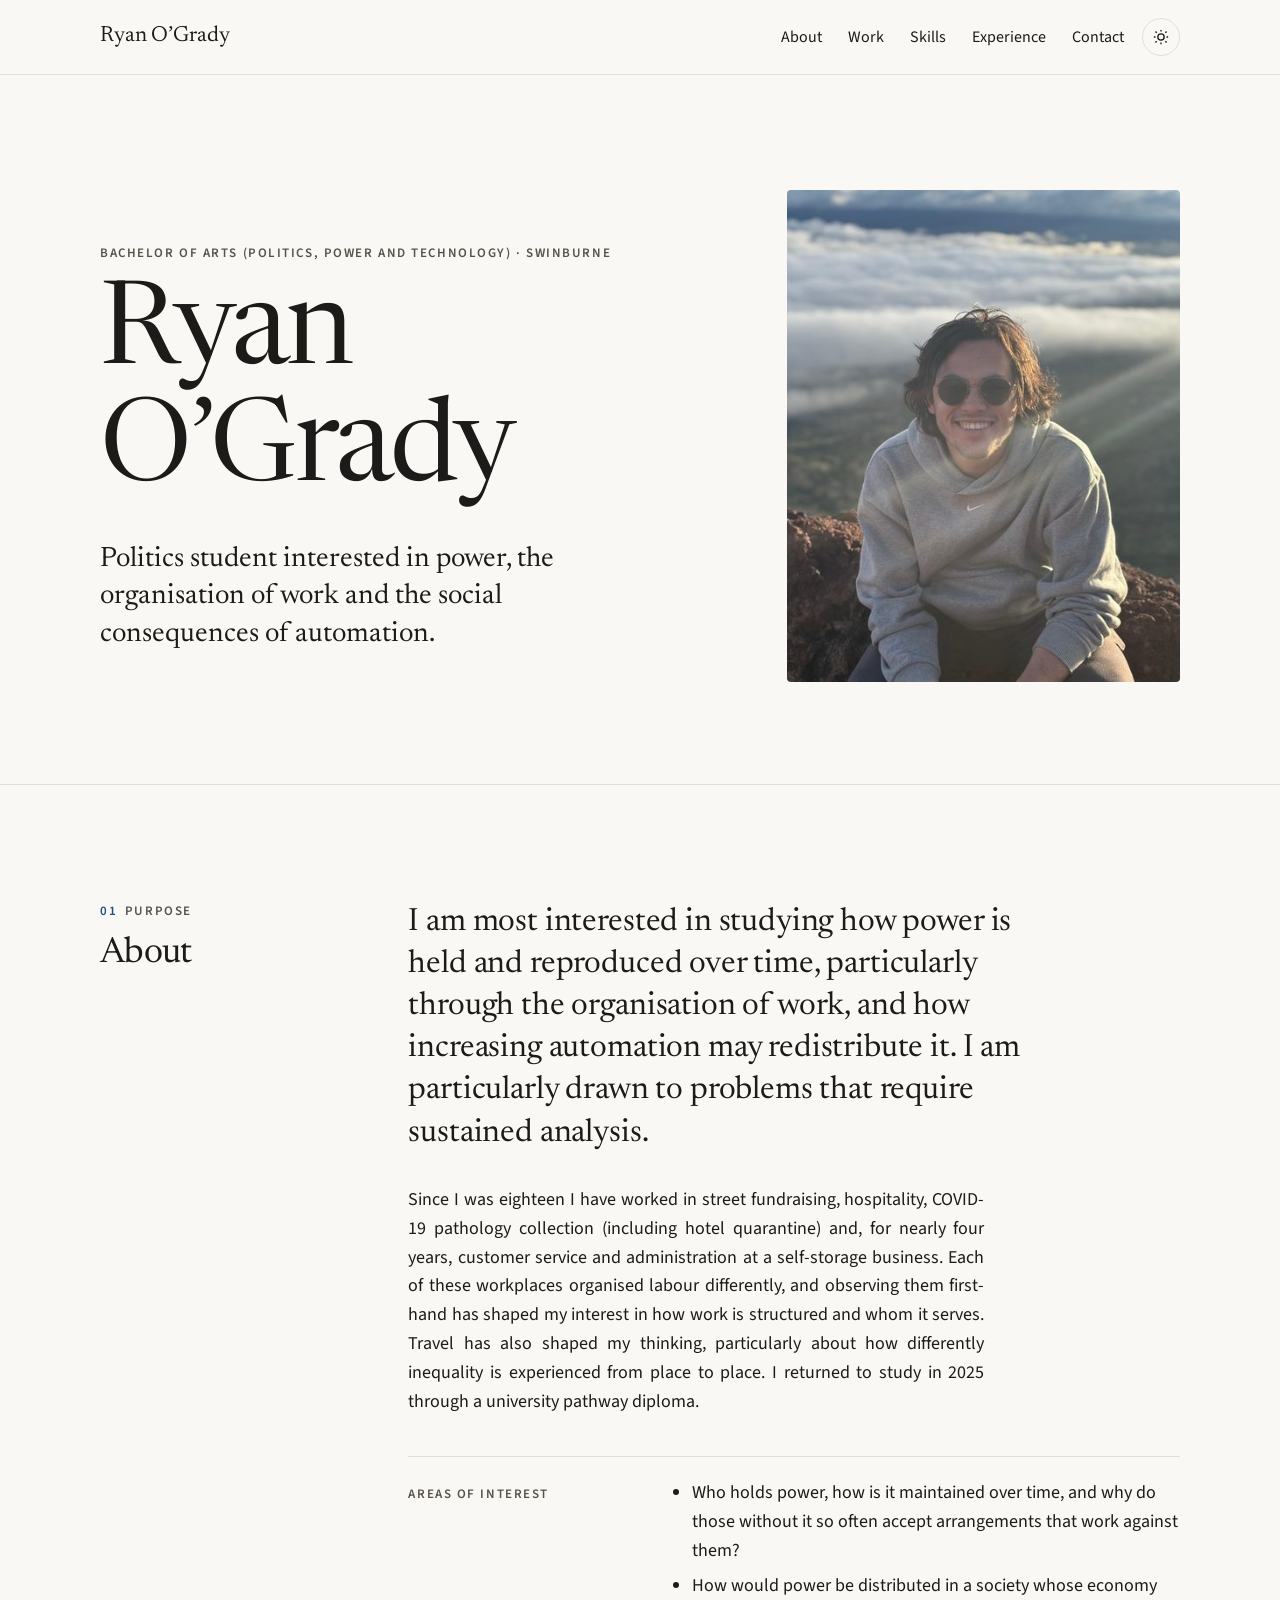
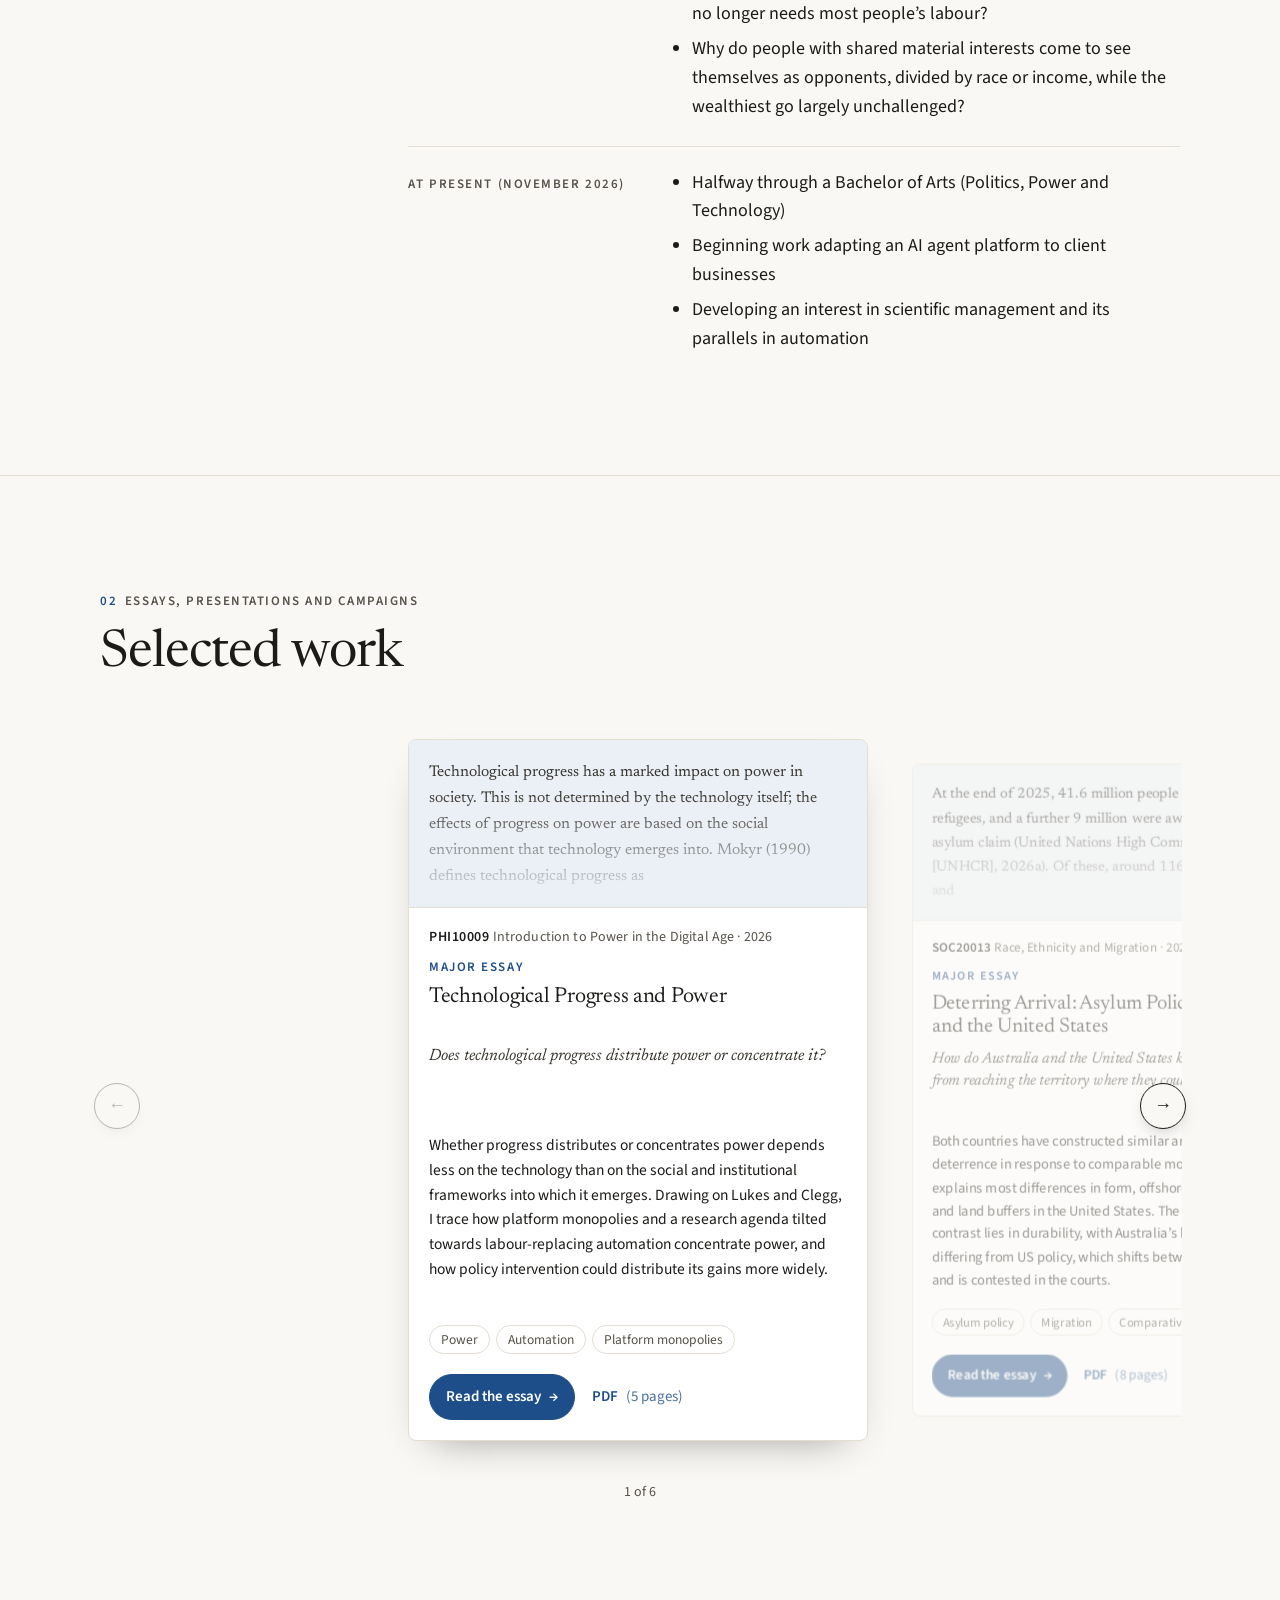
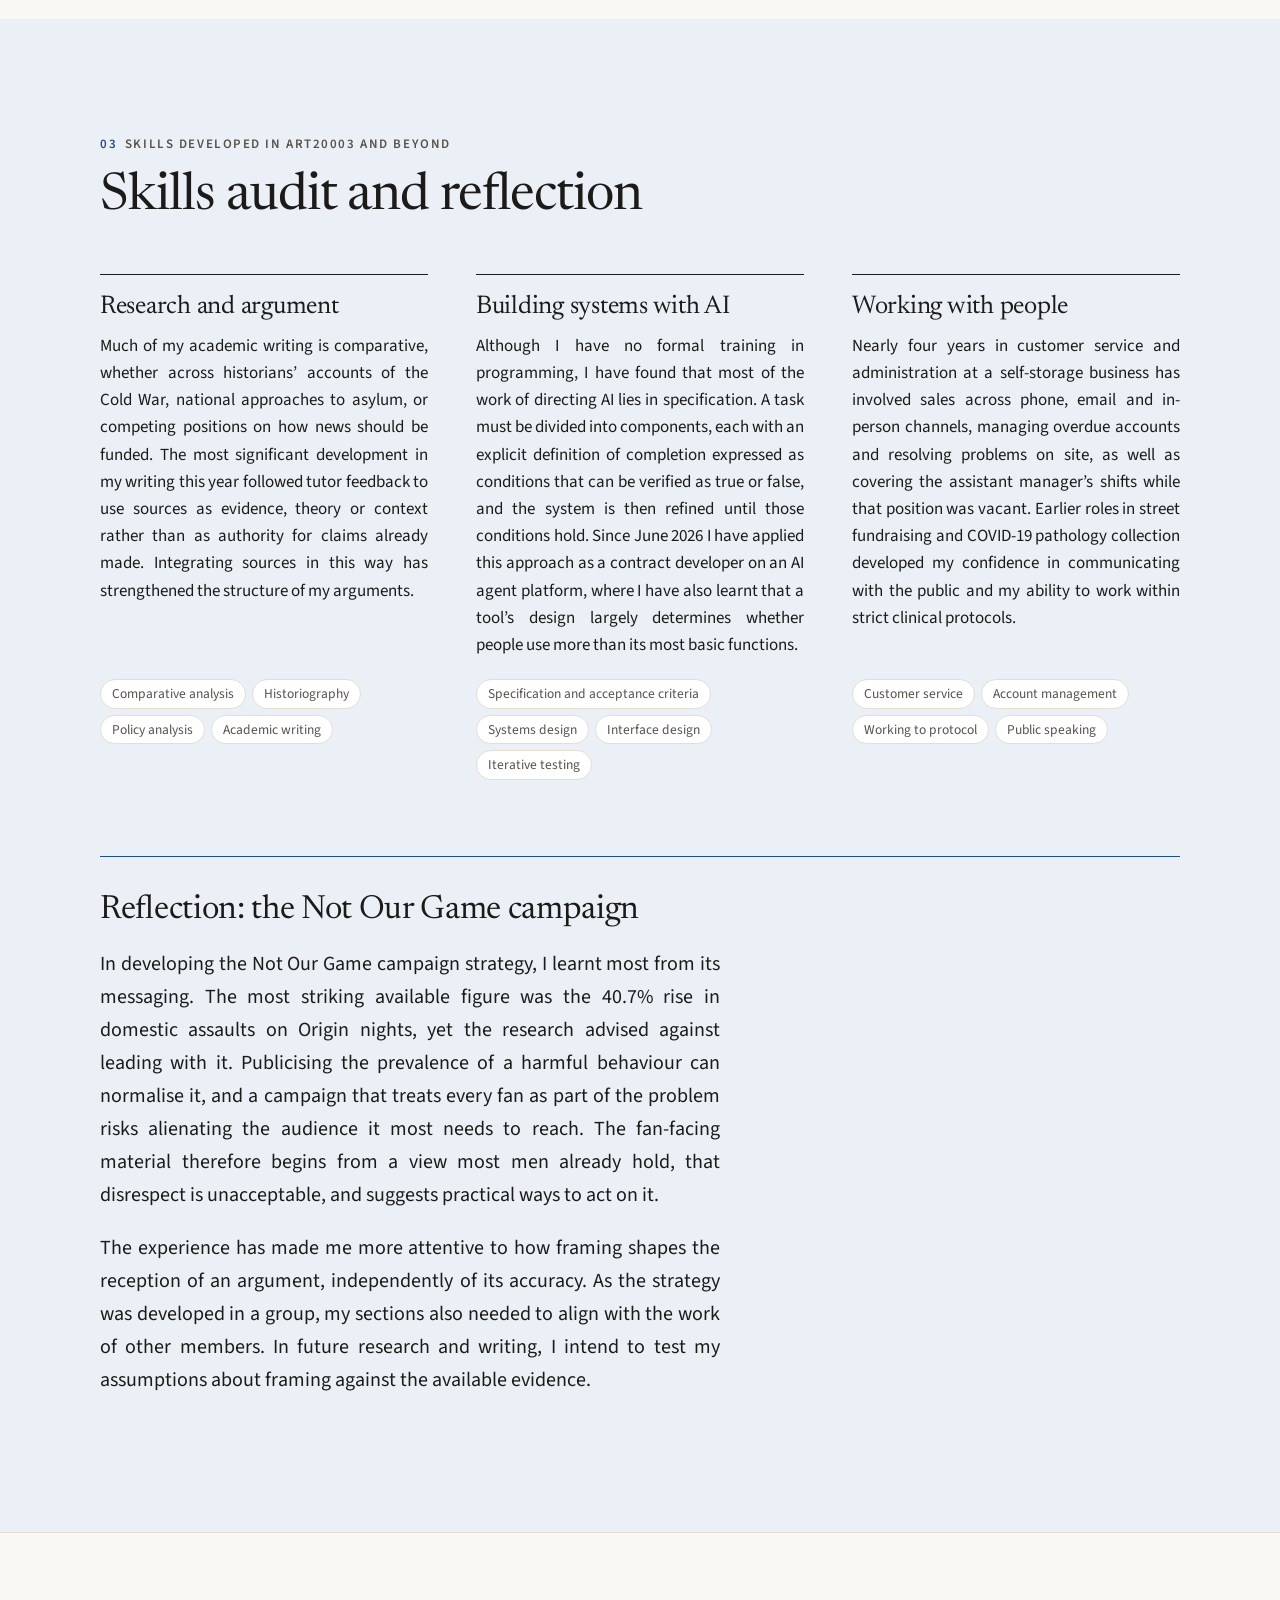
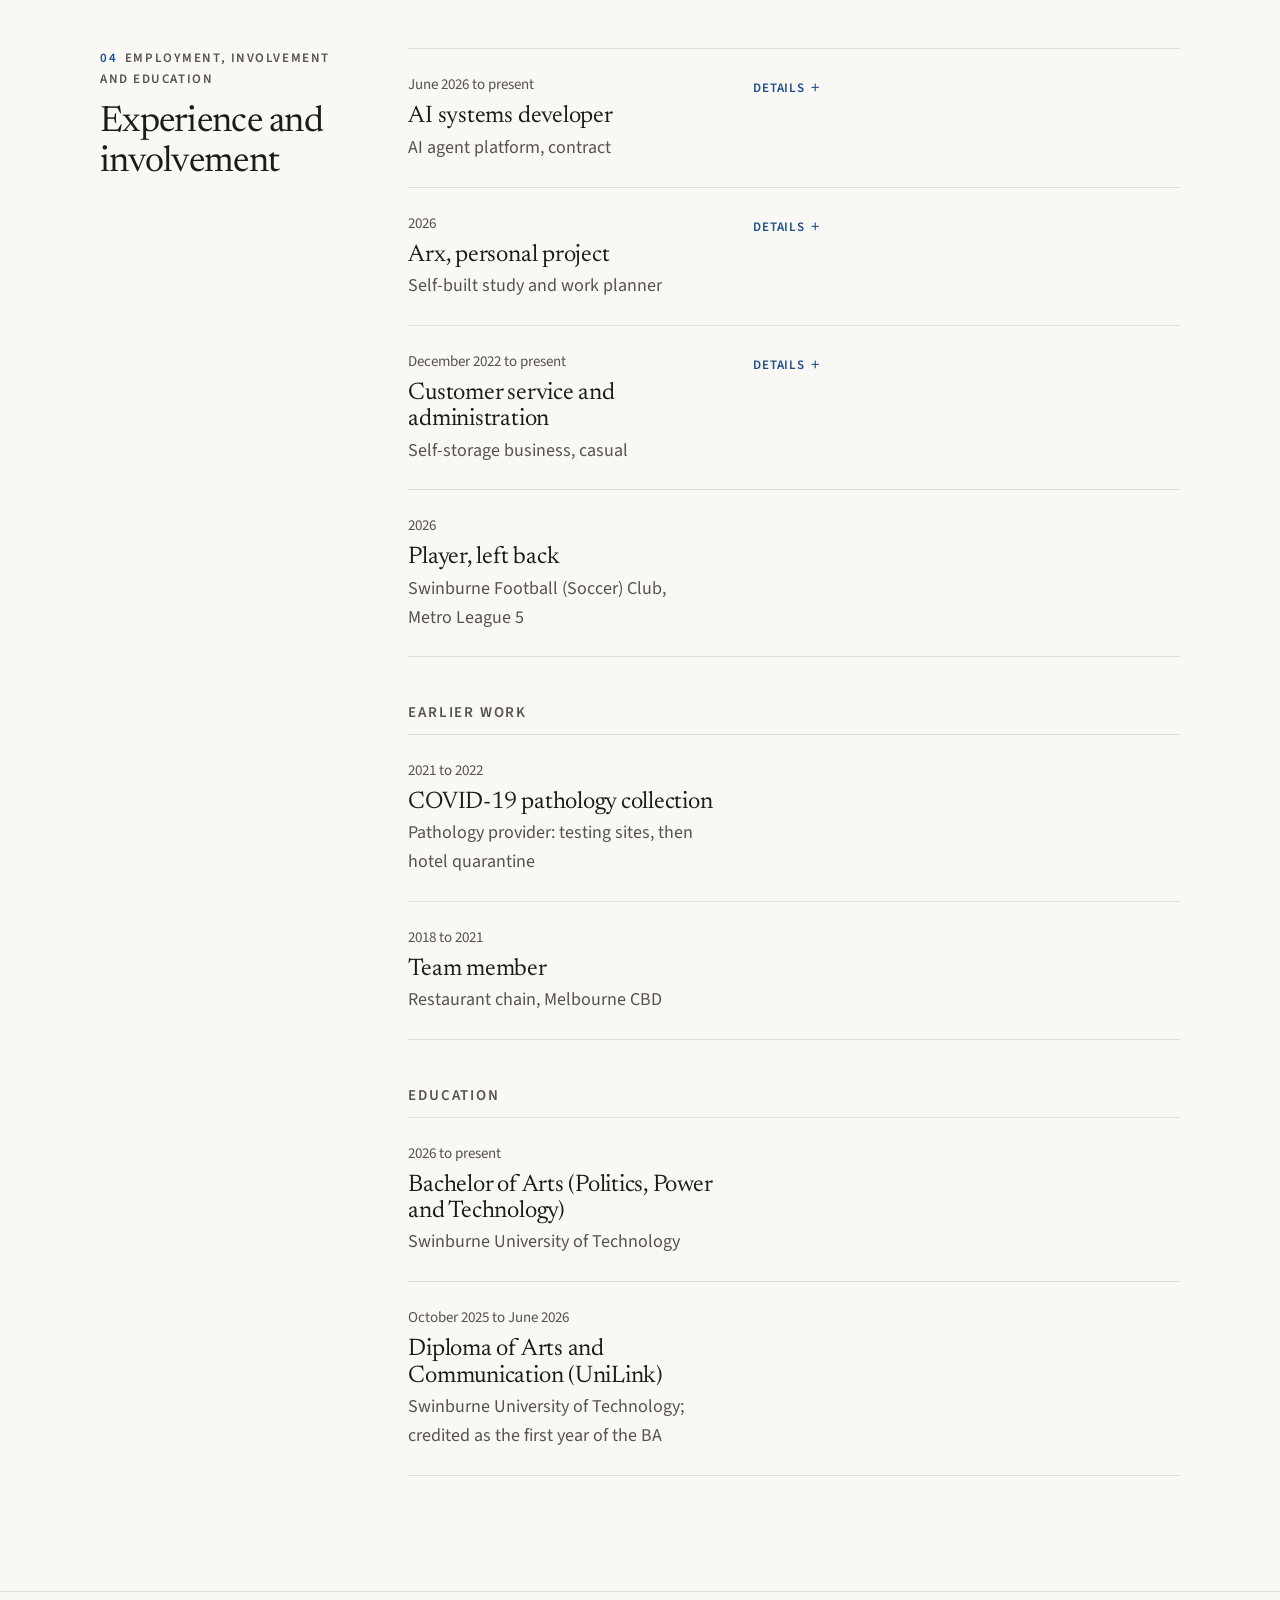
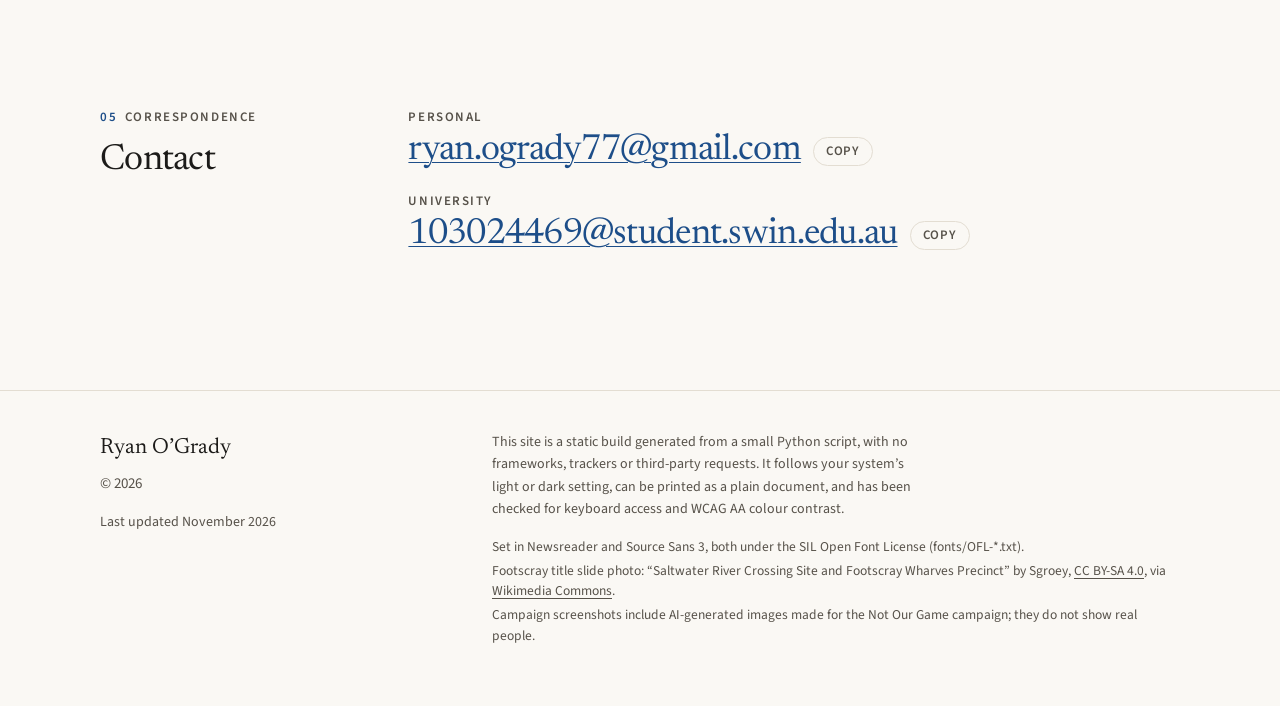
==== commit 193cf193: "Summaries shown in cards; card, skills and About rows locked to shared lines; spacing pass Co-Author" ====
--- a/site/index.html
+++ b/site/index.html
@@ -1 +1 @@
-<!doctype html><html lang="en-AU"><head><meta charset="utf-8"><meta name="viewport" content="width=device-width, initial-scale=1"><title>Ryan O’Grady | Bachelor of Arts (Politics, Power and Technology), Swinburne</title><meta name="description" content="Portfolio of Ryan O’Grady, Bachelor of Arts student majoring in Politics, Power and Technology at Swinburne University of Technology."><meta name="theme-color" content="#faf8f4"><meta property="og:type" content="website"><meta property="og:title" content="Ryan O’Grady | Bachelor of Arts (Politics, Power and Technology), Swinburne"><meta property="og:description" content="Portfolio of Ryan O’Grady, Bachelor of Arts student majoring in Politics, Power and Technology at Swinburne University of Technology."><meta property="og:url" content="https://ryanoogrady.netlify.app"><meta property="og:image" content="https://ryanoogrady.netlify.app/og.jpg"><meta property="og:image:width" content="1200"><meta property="og:image:height" content="630"><meta property="og:image:alt" content="Ryan O’Grady: Bachelor of Arts (Politics, Power and Technology) · Swinburne"><meta name="twitter:card" content="summary_large_image"><link rel="icon" href="favicon.svg" type="image/svg+xml"><link rel="preload" href="fonts/newsreader.woff2" as="font" type="font/woff2" crossorigin><link rel="preload" href="fonts/source-sans-3.woff2" as="font" type="font/woff2" crossorigin><link rel="stylesheet" href="style.css?v=d685910b78"><script>try{var t=localStorage.getItem("theme");if(t)document.documentElement.dataset.theme=t}catch(e){}</script><script src="site.js?v=d685910b78" defer></script></head><body><a class="skip" href="#main">Skip to content</a><header class="site-head" id="top"><div class="wrap"><a class="brand" href="#top">Ryan O’Grady</a><div class="head-tools"><nav class="nav" aria-label="Main"><ul><li><a href="#about">About</a></li><li><a href="#work">Work</a></li><li><a href="#skills">Skills</a></li><li><a href="#experience">Experience</a></li><li><a href="#contact">Contact</a></li></ul></nav><button class="theme-toggle" type="button" aria-label="Switch to dark theme" hidden><svg class="sun" viewBox="0 0 24 24" fill="none" stroke="currentColor" stroke-width="1.8" aria-hidden="true"><circle cx="12" cy="12" r="4.2"/><path d="M12 2.5v2.2M12 19.3v2.2M4.6 4.6l1.6 1.6M17.8 17.8l1.6 1.6M2.5 12h2.2M19.3 12h2.2M4.6 19.4l1.6-1.6M17.8 6.2l1.6-1.6"/></svg><svg class="moon" viewBox="0 0 24 24" fill="none" stroke="currentColor" stroke-width="1.8" aria-hidden="true"><path d="M20 14.6A8.5 8.5 0 0 1 9.4 4a8.5 8.5 0 1 0 10.6 10.6z"/></svg></button></div></div><div class="progress" aria-hidden="true"></div></header><main id="main"><section class="hero" aria-labelledby="name"><div class="wrap"><div><p class="kicker">Bachelor of Arts (Politics, Power and Technology) · Swinburne</p><h1 id="name">Ryan O’Grady</h1><div class="descriptor"><p>Politics student interested in power, the organisation of work and the social consequences of automation.</p></div></div><figure class="portrait"><img src="images/ryan-portrait-900.jpg" srcset="images/ryan-portrait-450.jpg 450w, images/ryan-portrait-900.jpg 900w" sizes="(max-width:900px) 340px, 33vw" width="900" height="1125" alt="Ryan sitting on a rocky summit above a layer of cloud, smiling." fetchpriority="high" decoding="async"></figure></div></section><section class="sec" id="about" aria-labelledby="about-h"><div class="wrap sec-grid"><div class="sec-label"><p class="kicker"><span class="num">01</span>Purpose</p><h2 id="about-h">About</h2></div><div><p class="lede">I am most interested in studying how power is held and reproduced over time, particularly through the organisation of work, and how increasing automation may redistribute it. I am particularly drawn to problems that require sustained analysis.</p><div class="measure" style="margin-top:28px"><p>Since I was eighteen I have worked in street fundraising, hospitality, COVID-19 pathology collection (including hotel quarantine) and, for nearly four years, customer service and administration at a self-storage business. Each of these workplaces organised labour differently, and observing them first-hand has shaped my interest in how work is structured and whom it serves. Travel has also shaped my thinking, particularly about how differently inequality is experienced from place to place. I returned to study in 2025 through a university pathway diploma.</p></div><div class="exploring"><p class="kicker">Areas of interest</p><div><ul class="points"><li>Who holds power, how is it maintained over time, and why do those without it so often accept arrangements that work against them?</li><li>How would power be distributed in a society whose economy no longer needs most people’s labour?</li><li>Why do people with shared material interests come to see themselves as opponents, divided by race or income, while the wealthiest go largely unchallenged?</li></ul></div></div><div class="exploring"><p class="kicker">At present (November 2026)</p><div><ul class="points"><li>Halfway through a Bachelor of Arts (Politics, Power and Technology)</li><li>Beginning work adapting an AI agent platform to client businesses</li><li>Developing an interest in scientific management and its parallels in automation</li></ul></div></div></div></div></section><section class="sec" id="work" aria-labelledby="work-h"><div class="wrap"><div class="work-head"><div><p class="kicker"><span class="num">02</span>Essays, presentations and campaigns</p><h2 id="work-h">Selected work</h2></div></div><div class="rail-wrap"><button class="rail-btn prev" type="button" aria-label="Previous piece of work" hidden><span aria-hidden="true">&larr;</span></button><div class="rail" role="region" aria-roledescription="carousel" aria-label="Selected work" tabindex="0"><article class="card" aria-roledescription="slide" aria-label="1 of 6"><div class="media"><div class="page-preview"><p>Technological progress has a marked impact on power in society. This is not determined by the technology itself; the effects of progress on power are based on the social environment that technology emerges into. Mokyr (1990) defines technological progress as</p></div></div><div class="card-body"><p class="unit"><b>PHI10009</b> Introduction to Power in the Digital Age <span aria-hidden="true">&middot;</span> 2026</p><h3><span class="type">Major essay</span><a class="card-link" href="essay-technological-progress-and-power.html">Technological Progress and Power</a></h3><p class="topic">Does technological progress distribute power or concentrate it?</p><div class="card-foot"><ul class="tags" aria-label="Topics"><li>Power</li><li>Automation</li><li>Platform monopolies</li></ul><details class="more"><summary>Summary</summary><p>Whether progress distributes or concentrates power depends less on the technology than on the social and institutional frameworks into which it emerges. Drawing on Lukes and Clegg, I trace how platform monopolies and a research agenda tilted towards labour-replacing automation concentrate power, and how policy intervention could distribute its gains more widely.</p></details><div class="card-actions"><p class="actions"><a class="btn solid" href="essay-technological-progress-and-power.html">Read the essay <span class="arr" aria-hidden="true">&rarr;</span></a><a class="btn" href="files/ryan-ogrady-technological-progress-and-power.pdf">PDF <span class="btn-note">(5 pages)</span></a></p></div></div></div></article><article class="card" aria-roledescription="slide" aria-label="2 of 6"><div class="media"><div class="page-preview"><p>At the end of 2025, 41.6 million people worldwide were refugees, and a further 9 million were awaiting a decision on an asylum claim (United Nations High Commissioner for Refugees [UNHCR], 2026a). Of these, around 116,000 were in Australia and</p></div></div><div class="card-body"><p class="unit"><b>SOC20013</b> Race, Ethnicity and Migration <span aria-hidden="true">&middot;</span> 2026</p><h3><span class="type">Major essay</span><a class="card-link" href="essay-deterring-arrival.html">Deterring Arrival: Asylum Policy in Australia and the United States</a></h3><p class="topic">How do Australia and the United States keep asylum seekers from reaching the territory where they could claim protection?</p><div class="card-foot"><ul class="tags" aria-label="Topics"><li>Asylum policy</li><li>Migration</li><li>Comparative policy</li></ul><details class="more"><summary>Summary</summary><p>Both countries have constructed similar architectures of deterrence in response to comparable moral panics. Geography explains most differences in form, offshore detention in Australia and land buffers in the United States. The more significant contrast lies in durability, with Australia’s bipartisan consensus differing from US policy, which shifts between administrations and is contested in the courts.</p></details><div class="card-actions"><p class="actions"><a class="btn solid" href="essay-deterring-arrival.html">Read the essay <span class="arr" aria-hidden="true">&rarr;</span></a><a class="btn" href="files/ryan-ogrady-deterring-arrival-asylum-policy.pdf">PDF <span class="btn-note">(8 pages)</span></a></p></div></div></div></article><article class="card" aria-roledescription="slide" aria-label="3 of 6"><div class="media"><div class="page-preview"><p>In June 2015, Prime Minister Tony Abbott asked the ABC "whose side are you on?" after its program Q&amp;A allowed a former terrorism suspect to ask a question from the studio audience (Davidson, 2015, para. 3). The question implies that</p></div></div><div class="card-body"><p class="unit"><b>HIS10006</b> Propaganda: A History of Media and Politics <span aria-hidden="true">&middot;</span> 2026</p><h3><span class="type">Major essay</span><a class="card-link" href="essay-insulating-news.html">Insulating News from the Market and the State</a></h3><p class="topic">Should news and information, as public goods, be quarantined from the commercial market, and would that make them independent?</p><div class="card-foot"><ul class="tags" aria-label="Topics"><li>Media policy</li><li>Public goods</li><li>Public broadcasting</li></ul><details class="more"><summary>Summary</summary><p>I argue that news is only partly a public good, and that quarantining it from the market would not secure its independence. Cases from the Chicago press in 1918 to Poland’s public broadcaster in 2021 suggest that removing the market leaves control with the state. News should instead be insulated from both, through regulatory protection and secure funding.</p></details><div class="card-actions"><p class="actions"><a class="btn solid" href="essay-insulating-news.html">Read the essay <span class="arr" aria-hidden="true">&rarr;</span></a><a class="btn" href="files/ryan-ogrady-insulating-news.pdf">PDF <span class="btn-note">(7 pages)</span></a></p></div></div></div></article><article class="card" aria-roledescription="slide" aria-label="4 of 6"><div class="media fit"><img src="images/footscray-final-p1-960.jpg" srcset="images/footscray-final-p1-480.jpg 480w, images/footscray-final-p1-960.jpg 960w" sizes="(max-width:700px) 92vw, 400px" width="960" height="540" alt="Title slide, ‘Migrant Settlement and Gentrification in Footscray’, over a photo of apartment towers beside the river at Footscray." loading="lazy" decoding="async"></div><div class="card-body"><p class="unit"><b>SOC20013</b> Race, Ethnicity and Migration <span aria-hidden="true">&middot;</span> 2026</p><h3><span class="type">Tutorial presentation</span><a class="card-link" href="files/ryan-ogrady-footscray-presentation-slides.pdf">Migrant Settlement and Gentrification in Footscray</a></h3><p class="topic">What happens to a migrant gateway suburb when urban renewal and gentrification arrive?</p><div class="card-foot"><ul class="tags" aria-label="Topics"><li>Migration</li><li>Housing</li><li>Urban renewal</li><li>Melbourne</li></ul><details class="more"><summary>Summary</summary><p>Footscray has served as a gateway suburb for successive waves of migrants, but government-led renewal and rents rising faster than in the outer west are eroding that role; the Ethiopian and Somali communities now live mostly in Wyndham, Brimbank and Hume. I recommend affordable housing beyond key workers, secure leases for migrant traders and settlement services where new arrivals now live.</p></details><div class="card-actions"><p class="actions"><a class="btn" href="files/ryan-ogrady-footscray-presentation-slides.pdf">View the slides <span class="btn-note">(PDF, 14 pages)</span></a></p></div></div></div></article><article class="card" aria-roledescription="slide" aria-label="5 of 6"><div class="media"><div class="page-preview"><p>For more than forty years after the Second World War, the United States and the Soviet Union were locked in the Cold War, a struggle described by Hobsbawm (1995) as “a Third World War, though a very peculiar one” (p.</p></div></div><div class="card-body"><p class="unit"><b>HIS10003</b> Global History <span aria-hidden="true">&middot;</span> 2026</p><h3><span class="type">Term essay</span><a class="card-link" href="essay-cold-war.html">Three vantage points of the Cold War: Hobsbawm, Gaddis, and Jervis</a></h3><p class="topic">Why do three major accounts of the Cold War, written before, shortly after and a decade after the Soviet collapse, reach different conclusions?</p><div class="card-foot"><ul class="tags" aria-label="Topics"><li>Cold War</li><li>International relations</li><li>Historiography</li></ul><details class="more"><summary>Summary</summary><p>The period in which Hobsbawm, Gaddis and Jervis each wrote, the information available to them and their theoretical frameworks all shaped their accounts. They largely agree on the observable features of the conflict, diverge on what drove the superpower rivalry, and converge, by different routes, on the Soviet role in ending it.</p></details><div class="card-actions"><p class="actions"><a class="btn solid" href="essay-cold-war.html">Read the essay <span class="arr" aria-hidden="true">&rarr;</span></a><a class="btn" href="files/ryan-ogrady-cold-war-three-vantage-points.pdf">PDF <span class="btn-note">(7 pages)</span></a></p></div></div></div></article><article class="card" aria-roledescription="slide" aria-label="6 of 6"><div class="media"><img src="images/campaign-home-desktop-960.jpg" srcset="images/campaign-home-desktop-480.jpg 480w, images/campaign-home-desktop-960.jpg 960w" sizes="(max-width:700px) 92vw, 400px" width="960" height="533" alt="Home page of the Not Our Game campaign website, headed ‘Love the game. Respect everyone.’ over an AI-generated image of four fans watching a game at home." loading="lazy" decoding="async"></div><div class="card-body"><p class="unit"><b>ART20003</b> Skills and Strategies for Social Change <span aria-hidden="true">&middot;</span> 2026</p><h3><span class="type">Group campaign strategy</span><a class="card-link" href="not-our-game.html">Not Our Game</a></h3><p class="topic">How might State of Origin broadcasts be used to prevent domestic and family violence without positioning fans as the problem?</p><div class="card-foot"><ul class="tags" aria-label="Topics"><li>Social campaign</li><li>Domestic and family violence</li><li>Messaging</li></ul><details class="more"><summary>Summary</summary><p>Not Our Game is a campaign strategy addressing domestic and family violence associated with State of Origin, during which recorded domestic assaults in New South Wales rise by 40.7%. The campaign asks the NRL and its broadcasters to include prevention messaging and support-service information in the 2027 Origin broadcasts. I developed the campaign website and wrote the report’s messaging and artefact sections.</p></details><div class="card-actions"><p class="actions"><a class="btn" href="not-our-game.html">Read about the project <span class="arr" aria-hidden="true">&rarr;</span></a><a class="btn" href="https://not-our-game.netlify.app">Visit the live campaign site <span class="arr" aria-hidden="true">&#8599;</span></a></p></div></div></div></article></div><button class="rail-btn next" type="button" aria-label="Next piece of work" hidden><span aria-hidden="true">&rarr;</span></button></div><p class="rail-count" aria-live="polite" hidden>1 of 6</p></div></section><section class="sec skills" id="skills" aria-labelledby="skills-h"><div class="wrap"><p class="kicker"><span class="num">03</span>Skills developed in ART20003 and beyond</p><h2 id="skills-h">Skills audit and reflection</h2><div class="skill-groups"><article class="skill-group"><h3>Research and argument</h3><p>Much of my academic writing is comparative, whether across historians’ accounts of the Cold War, national approaches to asylum, or competing positions on how news should be funded. The most significant development in my writing this year followed tutor feedback to use sources as evidence, theory or context rather than as authority for claims already made. Integrating sources in this way has strengthened the structure of my arguments.</p><ul class="tags" aria-label="Skills"><li>Comparative analysis</li><li>Historiography</li><li>Policy analysis</li><li>Academic writing</li></ul></article><article class="skill-group"><h3>Building systems with AI</h3><p>Although I have no formal training in programming, I have found that most of the work of directing AI lies in specification. A task must be divided into components, each with an explicit definition of completion expressed as conditions that can be verified as true or false, and the system is then refined until those conditions hold. Since June 2026 I have applied this approach as a contract developer on an AI agent platform, where I have also learnt that a tool’s design largely determines whether people use more than its most basic functions.</p><ul class="tags" aria-label="Skills"><li>Specification and acceptance criteria</li><li>Systems design</li><li>Interface design</li><li>Iterative testing</li></ul></article><article class="skill-group"><h3>Working with people</h3><p>Nearly four years in customer service and administration at a self-storage business has involved sales across phone, email and in-person channels, managing overdue accounts and resolving problems on site, as well as covering the assistant manager’s shifts while that position was vacant. Earlier roles in street fundraising and COVID-19 pathology collection developed my confidence in communicating with the public and my ability to work within strict clinical protocols.</p><ul class="tags" aria-label="Skills"><li>Customer service</li><li>Account management</li><li>Working to protocol</li><li>Public speaking</li></ul></article></div><div class="skills-body"><div class="audit"><h3 class="reflect-h">Reflection: the Not Our Game campaign</h3><p>In developing the Not Our Game campaign strategy, I learnt most from its messaging. The most striking available figure was the 40.7% rise in domestic assaults on Origin nights, yet the research advised against leading with it. Publicising the prevalence of a harmful behaviour can normalise it, and a campaign that treats every fan as part of the problem risks alienating the audience it most needs to reach. The fan-facing material therefore begins from a view most men already hold, that disrespect is unacceptable, and suggests practical ways to act on it.</p><p>The experience has made me more attentive to how framing shapes the reception of an argument, independently of its accuracy. As the strategy was developed in a group, my sections also needed to align with the work of other members. In future research and writing, I intend to test my assumptions about framing against the available evidence.</p></div><div></div></div></div></section><section class="sec" id="experience" aria-labelledby="xp-h"><div class="wrap sec-grid"><div class="sec-label"><p class="kicker"><span class="num">04</span>Employment, involvement and education</p><h2 id="xp-h">Experience and involvement</h2></div><div><ul class="xp"><li><div class="dates">June 2026 to present</div><div><h3>AI systems developer</h3><p class="org">AI agent platform, contract</p></div><div class="text"><details class="more"><summary>Details</summary><p>Contributions include an independent review agent that checks proposed code changes against the existing codebase, suggests fixes and re-reviews them until they pass; a ‘factory floor’ view that shows the status of every agent at a glance, with an assistant agent that summarises activity on request; and an orchestration mode that divides a plan into tickets for separate agents and assembles their output. Each feature was tested in a separate development deployment. I am now beginning work adapting the platform to the needs of client businesses.</p></details></div></li><li><div class="dates">2026</div><div><h3>Arx, personal project</h3><p class="org">Self-built study and work planner</p></div><div class="text"><details class="more"><summary>Details</summary><p>A self-built study planner that synchronised university deadlines from Canvas and scheduled work backwards from each due date; the project that led to my development work.</p></details></div></li><li><div class="dates">December 2022 to present</div><div><h3>Customer service and administration</h3><p class="org">Self-storage business, casual</p></div><div class="text"><details class="more"><summary>Details</summary><p>Sales across phone, email and in-person channels, management of overdue accounts and resolution of on-site issues, including covering the assistant manager’s shifts while the position was vacant.</p></details></div></li><li><div class="dates">2026</div><div><h3>Player, left back</h3><p class="org">Swinburne Football (Soccer) Club, Metro League 5</p></div><div class="text"></div></li></ul><h3 class="xp-sub">Earlier work</h3><ul class="xp"><li><div class="dates">2021 to 2022</div><div><h3>COVID-19 pathology collection</h3><p class="org">Pathology provider: testing sites, then hotel quarantine</p></div><div class="text"></div></li><li><div class="dates">2018 to 2021</div><div><h3>Team member</h3><p class="org">Restaurant chain, Melbourne CBD</p></div><div class="text"></div></li></ul><h3 class="xp-sub">Education</h3><ul class="xp"><li><div class="dates">2026 to present</div><div><h3>Bachelor of Arts (Politics, Power and Technology)</h3><p class="org">Swinburne University of Technology</p></div><div class="text"></div></li><li><div class="dates">October 2025 to June 2026</div><div><h3>Diploma of Arts and Communication (UniLink)</h3><p class="org">Swinburne University of Technology; credited as the first year of the BA</p></div><div class="text"></div></li></ul></div></div></section><section class="sec contact" id="contact" aria-labelledby="contact-h"><div class="wrap sec-grid"><div class="sec-label"><p class="kicker"><span class="num">05</span>Correspondence</p><h2 id="contact-h">Contact</h2></div><div><div style="margin-top:20px"><p class="email-row"><span class="email-label">Personal</span><span class="email-line"><a class="big" href="mailto:ryan.ogrady77@gmail.com">ryan.ogrady77@gmail.com</a><button class="copy" type="button" data-copy="ryan.ogrady77@gmail.com" aria-label="Copy personal email address" hidden>Copy</button></span></p><p class="email-row"><span class="email-label">University</span><span class="email-line"><a class="big" href="mailto:103024469@student.swin.edu.au">103024469@student.swin.edu.au</a><button class="copy" type="button" data-copy="103024469@student.swin.edu.au" aria-label="Copy university email address" hidden>Copy</button></span></p><span class="sr-only" aria-live="polite" id="live"></span></div></div></div></section></main><footer class="site-foot"><div class="wrap"><div><p class="name">Ryan O’Grady</p><p>&copy; 2026</p><p class="updated">Last updated November 2026</p></div><div><p class="colophon">This site is a static build generated from a small Python script, with no frameworks, trackers or third-party requests. It follows your system’s light or dark setting, can be printed as a plain document, and has been checked for keyboard access and WCAG AA colour contrast.</p><ul class="credits"><li>Set in Newsreader and Source Sans 3, both under the SIL Open Font License (fonts/OFL-*.txt).</li><li>Footscray title slide photo: “Saltwater River Crossing Site and Footscray Wharves Precinct” by Sgroey, <a href="https://creativecommons.org/licenses/by-sa/4.0/">CC BY-SA 4.0</a>, via <a href="https://commons.wikimedia.org/wiki/File:Saltwater_River_Crossing_Site_and_Footscray_Wharves_Precinct.jpg">Wikimedia Commons</a>.</li><li>Campaign screenshots include AI-generated images made for the Not Our Game campaign; they do not show real people.</li></ul></div></div></footer></body></html>+<!doctype html><html lang="en-AU"><head><meta charset="utf-8"><meta name="viewport" content="width=device-width, initial-scale=1"><title>Ryan O’Grady | Bachelor of Arts (Politics, Power and Technology), Swinburne</title><meta name="description" content="Portfolio of Ryan O’Grady, Bachelor of Arts student majoring in Politics, Power and Technology at Swinburne University of Technology."><meta name="theme-color" content="#faf8f4"><meta property="og:type" content="website"><meta property="og:title" content="Ryan O’Grady | Bachelor of Arts (Politics, Power and Technology), Swinburne"><meta property="og:description" content="Portfolio of Ryan O’Grady, Bachelor of Arts student majoring in Politics, Power and Technology at Swinburne University of Technology."><meta property="og:url" content="https://ryanoogrady.netlify.app"><meta property="og:image" content="https://ryanoogrady.netlify.app/og.jpg"><meta property="og:image:width" content="1200"><meta property="og:image:height" content="630"><meta property="og:image:alt" content="Ryan O’Grady: Bachelor of Arts (Politics, Power and Technology) · Swinburne"><meta name="twitter:card" content="summary_large_image"><link rel="icon" href="favicon.svg" type="image/svg+xml"><link rel="preload" href="fonts/newsreader.woff2" as="font" type="font/woff2" crossorigin><link rel="preload" href="fonts/source-sans-3.woff2" as="font" type="font/woff2" crossorigin><link rel="stylesheet" href="style.css?v=250d676201"><script>try{var t=localStorage.getItem("theme");if(t)document.documentElement.dataset.theme=t}catch(e){}</script><script src="site.js?v=250d676201" defer></script></head><body><a class="skip" href="#main">Skip to content</a><header class="site-head" id="top"><div class="wrap"><a class="brand" href="#top">Ryan O’Grady</a><div class="head-tools"><nav class="nav" aria-label="Main"><ul><li><a href="#about">About</a></li><li><a href="#work">Work</a></li><li><a href="#skills">Skills</a></li><li><a href="#experience">Experience</a></li><li><a href="#contact">Contact</a></li></ul></nav><button class="theme-toggle" type="button" aria-label="Switch to dark theme" hidden><svg class="sun" viewBox="0 0 24 24" fill="none" stroke="currentColor" stroke-width="1.8" aria-hidden="true"><circle cx="12" cy="12" r="4.2"/><path d="M12 2.5v2.2M12 19.3v2.2M4.6 4.6l1.6 1.6M17.8 17.8l1.6 1.6M2.5 12h2.2M19.3 12h2.2M4.6 19.4l1.6-1.6M17.8 6.2l1.6-1.6"/></svg><svg class="moon" viewBox="0 0 24 24" fill="none" stroke="currentColor" stroke-width="1.8" aria-hidden="true"><path d="M20 14.6A8.5 8.5 0 0 1 9.4 4a8.5 8.5 0 1 0 10.6 10.6z"/></svg></button></div></div><div class="progress" aria-hidden="true"></div></header><main id="main"><section class="hero" aria-labelledby="name"><div class="wrap"><div><p class="kicker">Bachelor of Arts (Politics, Power and Technology) · Swinburne</p><h1 id="name">Ryan O’Grady</h1><div class="descriptor"><p>Politics student interested in power, the organisation of work and the social consequences of automation.</p></div></div><figure class="portrait"><img src="images/ryan-portrait-900.jpg" srcset="images/ryan-portrait-450.jpg 450w, images/ryan-portrait-900.jpg 900w" sizes="(max-width:900px) 340px, 33vw" width="900" height="1125" alt="Ryan sitting on a rocky summit above a layer of cloud, smiling." fetchpriority="high" decoding="async"></figure></div></section><section class="sec" id="about" aria-labelledby="about-h"><div class="wrap sec-grid"><div class="sec-label"><p class="kicker"><span class="num">01</span>Purpose</p><h2 id="about-h">About</h2></div><div><p class="lede">I am most interested in studying how power is held and reproduced over time, particularly through the organisation of work, and how increasing automation may redistribute it. I am particularly drawn to problems that require sustained analysis.</p><div class="measure" style="margin-top:28px"><p>Since I was eighteen I have worked in street fundraising, hospitality, COVID-19 pathology collection (including hotel quarantine) and, for nearly four years, customer service and administration at a self-storage business. Each of these workplaces organised labour differently, and observing them first-hand has shaped my interest in how work is structured and whom it serves. Travel has also shaped my thinking, particularly about how differently inequality is experienced from place to place. I returned to study in 2025 through a university pathway diploma.</p></div><div class="exploring"><p class="kicker">Areas of interest</p><div><ul class="points"><li>Who holds power, how is it maintained over time, and why do those without it so often accept arrangements that work against them?</li><li>How would power be distributed in a society whose economy no longer needs most people’s labour?</li><li>Why do people with shared material interests come to see themselves as opponents, divided by race or income, while the wealthiest go largely unchallenged?</li></ul></div></div><div class="exploring"><p class="kicker">At present (November 2026)</p><div><ul class="points"><li>Halfway through a Bachelor of Arts (Politics, Power and Technology)</li><li>Beginning work adapting an AI agent platform to client businesses</li><li>Developing an interest in scientific management and its parallels in automation</li></ul></div></div></div></div></section><section class="sec" id="work" aria-labelledby="work-h"><div class="wrap"><div class="work-head"><div><p class="kicker"><span class="num">02</span>Essays, presentations and campaigns</p><h2 id="work-h">Selected work</h2></div></div><div class="rail-wrap"><button class="rail-btn prev" type="button" aria-label="Previous piece of work" hidden><span aria-hidden="true">&larr;</span></button><div class="rail" role="region" aria-roledescription="carousel" aria-label="Selected work" tabindex="0"><article class="card" aria-roledescription="slide" aria-label="1 of 6"><div class="media"><div class="page-preview"><p>Technological progress has a marked impact on power in society. This is not determined by the technology itself; the effects of progress on power are based on the social environment that technology emerges into. Mokyr (1990) defines technological progress as</p></div></div><div class="card-body"><p class="unit"><b>PHI10009</b> Introduction to Power in the Digital Age <span aria-hidden="true">&middot;</span> 2026</p><h3><span class="type">Major essay</span><a class="card-link" href="essay-technological-progress-and-power.html">Technological Progress and Power</a></h3><div class="card-q"><p class="topic">Does technological progress distribute power or concentrate it?</p></div><div class="card-summary"><p>Whether progress distributes or concentrates power depends less on the technology than on the social and institutional frameworks into which it emerges. Drawing on Lukes and Clegg, I trace how platform monopolies and a research agenda tilted towards labour-replacing automation concentrate power, and how policy intervention could distribute its gains more widely.</p></div><ul class="tags" aria-label="Topics"><li>Power</li><li>Automation</li><li>Platform monopolies</li></ul><div class="card-actions"><p class="actions"><a class="btn solid" href="essay-technological-progress-and-power.html">Read the essay <span class="arr" aria-hidden="true">&rarr;</span></a><a class="btn" href="files/ryan-ogrady-technological-progress-and-power.pdf">PDF <span class="btn-note">(5 pages)</span></a></p></div></div></article><article class="card" aria-roledescription="slide" aria-label="2 of 6"><div class="media"><div class="page-preview"><p>At the end of 2025, 41.6 million people worldwide were refugees, and a further 9 million were awaiting a decision on an asylum claim (United Nations High Commissioner for Refugees [UNHCR], 2026a). Of these, around 116,000 were in Australia and</p></div></div><div class="card-body"><p class="unit"><b>SOC20013</b> Race, Ethnicity and Migration <span aria-hidden="true">&middot;</span> 2026</p><h3><span class="type">Major essay</span><a class="card-link" href="essay-deterring-arrival.html">Deterring Arrival: Asylum Policy in Australia and the United States</a></h3><div class="card-q"><p class="topic">How do Australia and the United States keep asylum seekers from reaching the territory where they could claim protection?</p></div><div class="card-summary"><p>Both countries have constructed similar architectures of deterrence in response to comparable moral panics. Geography explains most differences in form, offshore detention in Australia and land buffers in the United States. The more significant contrast lies in durability, with Australia’s bipartisan consensus differing from US policy, which shifts between administrations and is contested in the courts.</p></div><ul class="tags" aria-label="Topics"><li>Asylum policy</li><li>Migration</li><li>Comparative policy</li></ul><div class="card-actions"><p class="actions"><a class="btn solid" href="essay-deterring-arrival.html">Read the essay <span class="arr" aria-hidden="true">&rarr;</span></a><a class="btn" href="files/ryan-ogrady-deterring-arrival-asylum-policy.pdf">PDF <span class="btn-note">(8 pages)</span></a></p></div></div></article><article class="card" aria-roledescription="slide" aria-label="3 of 6"><div class="media"><div class="page-preview"><p>In June 2015, Prime Minister Tony Abbott asked the ABC "whose side are you on?" after its program Q&amp;A allowed a former terrorism suspect to ask a question from the studio audience (Davidson, 2015, para. 3). The question implies that</p></div></div><div class="card-body"><p class="unit"><b>HIS10006</b> Propaganda: A History of Media and Politics <span aria-hidden="true">&middot;</span> 2026</p><h3><span class="type">Major essay</span><a class="card-link" href="essay-insulating-news.html">Insulating News from the Market and the State</a></h3><div class="card-q"><p class="topic">Should news and information, as public goods, be quarantined from the commercial market, and would that make them independent?</p></div><div class="card-summary"><p>I argue that news is only partly a public good, and that quarantining it from the market would not secure its independence. Cases from the Chicago press in 1918 to Poland’s public broadcaster in 2021 suggest that removing the market leaves control with the state. News should instead be insulated from both, through regulatory protection and secure funding.</p></div><ul class="tags" aria-label="Topics"><li>Media policy</li><li>Public goods</li><li>Public broadcasting</li></ul><div class="card-actions"><p class="actions"><a class="btn solid" href="essay-insulating-news.html">Read the essay <span class="arr" aria-hidden="true">&rarr;</span></a><a class="btn" href="files/ryan-ogrady-insulating-news.pdf">PDF <span class="btn-note">(7 pages)</span></a></p></div></div></article><article class="card" aria-roledescription="slide" aria-label="4 of 6"><div class="media fit"><img src="images/footscray-final-p1-960.jpg" srcset="images/footscray-final-p1-480.jpg 480w, images/footscray-final-p1-960.jpg 960w" sizes="(max-width:700px) 92vw, 400px" width="960" height="540" alt="Title slide, ‘Migrant Settlement and Gentrification in Footscray’, over a photo of apartment towers beside the river at Footscray." loading="lazy" decoding="async"></div><div class="card-body"><p class="unit"><b>SOC20013</b> Race, Ethnicity and Migration <span aria-hidden="true">&middot;</span> 2026</p><h3><span class="type">Tutorial presentation</span><a class="card-link" href="files/ryan-ogrady-footscray-presentation-slides.pdf">Migrant Settlement and Gentrification in Footscray</a></h3><div class="card-q"><p class="topic">What happens to a migrant gateway suburb when urban renewal and gentrification arrive?</p></div><div class="card-summary"><p>Footscray has served as a gateway suburb for successive waves of migrants, but government-led renewal and rents rising faster than in the outer west are eroding that role; the Ethiopian and Somali communities now live mostly in Wyndham, Brimbank and Hume. I recommend affordable housing beyond key workers, secure leases for migrant traders and settlement services where new arrivals now live.</p></div><ul class="tags" aria-label="Topics"><li>Migration</li><li>Housing</li><li>Urban renewal</li><li>Melbourne</li></ul><div class="card-actions"><p class="actions"><a class="btn" href="files/ryan-ogrady-footscray-presentation-slides.pdf">View the slides <span class="btn-note">(PDF, 14 pages)</span></a></p></div></div></article><article class="card" aria-roledescription="slide" aria-label="5 of 6"><div class="media"><div class="page-preview"><p>For more than forty years after the Second World War, the United States and the Soviet Union were locked in the Cold War, a struggle described by Hobsbawm (1995) as “a Third World War, though a very peculiar one” (p.</p></div></div><div class="card-body"><p class="unit"><b>HIS10003</b> Global History <span aria-hidden="true">&middot;</span> 2026</p><h3><span class="type">Term essay</span><a class="card-link" href="essay-cold-war.html">Three vantage points of the Cold War: Hobsbawm, Gaddis, and Jervis</a></h3><div class="card-q"><p class="topic">Why do three major accounts of the Cold War, written before, shortly after and a decade after the Soviet collapse, reach different conclusions?</p></div><div class="card-summary"><p>The period in which Hobsbawm, Gaddis and Jervis each wrote, the information available to them and their theoretical frameworks all shaped their accounts. They largely agree on the observable features of the conflict, diverge on what drove the superpower rivalry, and converge, by different routes, on the Soviet role in ending it.</p></div><ul class="tags" aria-label="Topics"><li>Cold War</li><li>International relations</li><li>Historiography</li></ul><div class="card-actions"><p class="actions"><a class="btn solid" href="essay-cold-war.html">Read the essay <span class="arr" aria-hidden="true">&rarr;</span></a><a class="btn" href="files/ryan-ogrady-cold-war-three-vantage-points.pdf">PDF <span class="btn-note">(7 pages)</span></a></p></div></div></article><article class="card" aria-roledescription="slide" aria-label="6 of 6"><div class="media"><img src="images/campaign-home-desktop-960.jpg" srcset="images/campaign-home-desktop-480.jpg 480w, images/campaign-home-desktop-960.jpg 960w" sizes="(max-width:700px) 92vw, 400px" width="960" height="533" alt="Home page of the Not Our Game campaign website, headed ‘Love the game. Respect everyone.’ over an AI-generated image of four fans watching a game at home." loading="lazy" decoding="async"></div><div class="card-body"><p class="unit"><b>ART20003</b> Skills and Strategies for Social Change <span aria-hidden="true">&middot;</span> 2026</p><h3><span class="type">Group campaign strategy</span><a class="card-link" href="not-our-game.html">Not Our Game</a></h3><div class="card-q"><p class="topic">How might State of Origin broadcasts be used to prevent domestic and family violence without positioning fans as the problem?</p></div><div class="card-summary"><p>Not Our Game is a campaign strategy addressing domestic and family violence associated with State of Origin, during which recorded domestic assaults in New South Wales rise by 40.7%. The campaign asks the NRL and its broadcasters to include prevention messaging and support-service information in the 2027 Origin broadcasts. I developed the campaign website and wrote the report’s messaging and artefact sections.</p></div><ul class="tags" aria-label="Topics"><li>Social campaign</li><li>Domestic and family violence</li><li>Messaging</li></ul><div class="card-actions"><p class="actions"><a class="btn" href="not-our-game.html">Read about the project <span class="arr" aria-hidden="true">&rarr;</span></a><a class="btn" href="https://not-our-game.netlify.app">Visit the live campaign site <span class="arr" aria-hidden="true">&#8599;</span></a></p></div></div></article></div><button class="rail-btn next" type="button" aria-label="Next piece of work" hidden><span aria-hidden="true">&rarr;</span></button></div><p class="rail-count" aria-live="polite" hidden>1 of 6</p></div></section><section class="sec skills" id="skills" aria-labelledby="skills-h"><div class="wrap"><p class="kicker"><span class="num">03</span>Skills developed in ART20003 and beyond</p><h2 id="skills-h">Skills audit and reflection</h2><div class="skill-groups"><article class="skill-group"><h3>Research and argument</h3><div class="skill-text"><p>Much of my academic writing is comparative, whether across historians’ accounts of the Cold War, national approaches to asylum, or competing positions on how news should be funded. The most significant development in my writing this year followed tutor feedback to use sources as evidence, theory or context rather than as authority for claims already made. Integrating sources in this way has strengthened the structure of my arguments.</p></div><ul class="tags" aria-label="Skills"><li>Comparative analysis</li><li>Historiography</li><li>Policy analysis</li><li>Academic writing</li></ul></article><article class="skill-group"><h3>Building systems with AI</h3><div class="skill-text"><p>Although I have no formal training in programming, I have found that most of the work of directing AI lies in specification. A task must be divided into components, each with an explicit definition of completion expressed as conditions that can be verified as true or false, and the system is then refined until those conditions hold. Since June 2026 I have applied this approach as a contract developer on an AI agent platform, where I have also learnt that a tool’s design largely determines whether people use more than its most basic functions.</p></div><ul class="tags" aria-label="Skills"><li>Specification and acceptance criteria</li><li>Systems design</li><li>Interface design</li><li>Iterative testing</li></ul></article><article class="skill-group"><h3>Working with people</h3><div class="skill-text"><p>Nearly four years in customer service and administration at a self-storage business has involved sales across phone, email and in-person channels, managing overdue accounts and resolving problems on site, as well as covering the assistant manager’s shifts while that position was vacant. Earlier roles in street fundraising and COVID-19 pathology collection developed my confidence in communicating with the public and my ability to work within strict clinical protocols.</p></div><ul class="tags" aria-label="Skills"><li>Customer service</li><li>Account management</li><li>Working to protocol</li><li>Public speaking</li></ul></article></div><div class="skills-body"><div class="audit"><h3 class="reflect-h">Reflection: the Not Our Game campaign</h3><p>In developing the Not Our Game campaign strategy, I learnt most from its messaging. The most striking available figure was the 40.7% rise in domestic assaults on Origin nights, yet the research advised against leading with it. Publicising the prevalence of a harmful behaviour can normalise it, and a campaign that treats every fan as part of the problem risks alienating the audience it most needs to reach. The fan-facing material therefore begins from a view most men already hold, that disrespect is unacceptable, and suggests practical ways to act on it.</p><p>The experience has made me more attentive to how framing shapes the reception of an argument, independently of its accuracy. As the strategy was developed in a group, my sections also needed to align with the work of other members. In future research and writing, I intend to test my assumptions about framing against the available evidence.</p></div><div></div></div></div></section><section class="sec" id="experience" aria-labelledby="xp-h"><div class="wrap sec-grid"><div class="sec-label"><p class="kicker"><span class="num">04</span>Employment, involvement and education</p><h2 id="xp-h">Experience and involvement</h2></div><div><ul class="xp"><li><div class="dates">June 2026 to present</div><div><h3>AI systems developer</h3><p class="org">AI agent platform, contract</p></div><div class="text"><details class="more"><summary>Details</summary><p>Contributions include an independent review agent that checks proposed code changes against the existing codebase, suggests fixes and re-reviews them until they pass; a ‘factory floor’ view that shows the status of every agent at a glance, with an assistant agent that summarises activity on request; and an orchestration mode that divides a plan into tickets for separate agents and assembles their output. Each feature was tested in a separate development deployment. I am now beginning work adapting the platform to the needs of client businesses.</p></details></div></li><li><div class="dates">2026</div><div><h3>Arx, personal project</h3><p class="org">Self-built study and work planner</p></div><div class="text"><details class="more"><summary>Details</summary><p>A self-built study planner that synchronised university deadlines from Canvas and scheduled work backwards from each due date; the project that led to my development work.</p></details></div></li><li><div class="dates">December 2022 to present</div><div><h3>Customer service and administration</h3><p class="org">Self-storage business, casual</p></div><div class="text"><details class="more"><summary>Details</summary><p>Sales across phone, email and in-person channels, management of overdue accounts and resolution of on-site issues, including covering the assistant manager’s shifts while the position was vacant.</p></details></div></li><li><div class="dates">2026</div><div><h3>Player, left back</h3><p class="org">Swinburne Football (Soccer) Club, Metro League 5</p></div><div class="text"></div></li></ul><h3 class="xp-sub">Earlier work</h3><ul class="xp"><li><div class="dates">2021 to 2022</div><div><h3>COVID-19 pathology collection</h3><p class="org">Pathology provider: testing sites, then hotel quarantine</p></div><div class="text"></div></li><li><div class="dates">2018 to 2021</div><div><h3>Team member</h3><p class="org">Restaurant chain, Melbourne CBD</p></div><div class="text"></div></li></ul><h3 class="xp-sub">Education</h3><ul class="xp"><li><div class="dates">2026 to present</div><div><h3>Bachelor of Arts (Politics, Power and Technology)</h3><p class="org">Swinburne University of Technology</p></div><div class="text"></div></li><li><div class="dates">October 2025 to June 2026</div><div><h3>Diploma of Arts and Communication (UniLink)</h3><p class="org">Swinburne University of Technology; credited as the first year of the BA</p></div><div class="text"></div></li></ul></div></div></section><section class="sec contact" id="contact" aria-labelledby="contact-h"><div class="wrap sec-grid"><div class="sec-label"><p class="kicker"><span class="num">05</span>Correspondence</p><h2 id="contact-h">Contact</h2></div><div><div class="emails"><p class="email-row"><span class="email-label">Personal</span><span class="email-line"><a class="big" href="mailto:ryan.ogrady77@gmail.com">ryan.ogrady77@gmail.com</a><button class="copy" type="button" data-copy="ryan.ogrady77@gmail.com" aria-label="Copy personal email address" hidden>Copy</button></span></p><p class="email-row"><span class="email-label">University</span><span class="email-line"><a class="big" href="mailto:103024469@student.swin.edu.au">103024469@student.swin.edu.au</a><button class="copy" type="button" data-copy="103024469@student.swin.edu.au" aria-label="Copy university email address" hidden>Copy</button></span></p><span class="sr-only" aria-live="polite" id="live"></span></div></div></div></section></main><footer class="site-foot"><div class="wrap"><div><p class="name">Ryan O’Grady</p><p>&copy; 2026</p><p class="updated">Last updated November 2026</p></div><div><p class="colophon">This site is a static build generated from a small Python script, with no frameworks, trackers or third-party requests. It follows your system’s light or dark setting, can be printed as a plain document, and has been checked for keyboard access and WCAG AA colour contrast.</p><ul class="credits"><li>Set in Newsreader and Source Sans 3, both under the SIL Open Font License (fonts/OFL-*.txt).</li><li>Footscray title slide photo: “Saltwater River Crossing Site and Footscray Wharves Precinct” by Sgroey, <a href="https://creativecommons.org/licenses/by-sa/4.0/">CC BY-SA 4.0</a>, via <a href="https://commons.wikimedia.org/wiki/File:Saltwater_River_Crossing_Site_and_Footscray_Wharves_Precinct.jpg">Wikimedia Commons</a>.</li><li>Campaign screenshots include AI-generated images made for the Not Our Game campaign; they do not show real people.</li></ul></div></div></footer></body></html>
--- a/site/style.css
+++ b/site/style.css
@@ -70,7 +70,7 @@
 .sec-label h2{font-size:clamp(28px,3vw,36px)}
 .lede{font-family:var(--serif);font-size:clamp(24px,2.6vw,32px);line-height:1.32;letter-spacing:-.005em;max-width:34ch}
 .measure{max-width:64ch}
-.exploring{margin-top:40px;padding-top:22px;border-top:1px solid var(--line);display:grid;grid-template-columns:auto 1fr;gap:6px 24px;align-items:baseline}
+.exploring{margin-top:40px;padding-top:22px;border-top:1px solid var(--line);display:grid;grid-template-columns:15rem minmax(0,1fr);gap:6px 24px;align-items:baseline}
 .exploring .kicker{margin:0}
 .exploring+.exploring{margin-top:18px}
 .points{margin:0;padding-left:1.1em}.points li{margin:0 0 6px}
@@ -148,7 +148,7 @@
 
 /* skills */
 .skills{background:var(--tint);border-top:0}
-.skills h2{font-size:clamp(44px,6.5vw,84px);letter-spacing:-.03em;margin-bottom:clamp(28px,4vw,48px)}
+.skills h2{margin-bottom:clamp(28px,4vw,48px)}
 .skills-body{display:grid;grid-template-columns:minmax(0,8fr) minmax(0,4fr);gap:clamp(28px,5vw,72px);align-items:start;
  border-top:1px solid var(--accent);padding-top:clamp(24px,3vw,36px)}
 .skills .audit{font-size:20px;line-height:1.65;max-width:62ch}
@@ -156,6 +156,12 @@
 .skill-groups{display:grid;grid-template-columns:repeat(auto-fit,minmax(260px,1fr));gap:clamp(28px,4vw,48px);margin-bottom:clamp(48px,6vw,80px)}
 .skill-group{border-top:1px solid var(--ink);padding-top:18px}
 .skill-group h3{font-size:clamp(23px,2vw,27px);margin:0 0 12px}
+.skill-text p:last-child{margin-bottom:0}
+.skill-group .tags{margin:20px 0 0;align-content:start}
+@media (min-width:701px){
+ .skill-groups{grid-auto-rows:auto}
+ .skill-group{display:grid;grid-row:span 3;grid-template-rows:subgrid;row-gap:0}
+}
 .skill-group p{font-size:17px;line-height:1.6}
 .reflect-h{font-size:clamp(26px,2.6vw,34px);margin:0 0 18px}
 .skills .audit p:first-child{font-family:var(--serif);font-size:clamp(23px,2.3vw,28px);line-height:1.4}
@@ -171,10 +177,11 @@
 .xp h3{font-size:24px;margin:0 0 4px}
 .xp .org{margin:0;color:var(--muted)}
 .xp .text p:last-child{margin:0}
-.xp-sub{font-size:15px;letter-spacing:.12em;text-transform:uppercase;color:var(--muted);margin:48px 0 0;font-family:var(--sans);font-weight:600}
+.xp-sub{font-size:15px;letter-spacing:.12em;text-transform:uppercase;color:var(--muted);margin:48px 0 12px;font-family:var(--sans);font-weight:600}
 
 /* contact */
 .contact .big{font-family:var(--serif);font-size:clamp(28px,4vw,48px);letter-spacing:-.02em;line-height:1.2;word-break:break-word}
+.contact .lede+.emails{margin-top:20px}
 .contact .email-row{margin:0 0 18px;display:flex;flex-direction:column;gap:2px}
 .contact .email-row .big{font-size:clamp(22px,3vw,36px)}
 .email-label{font-size:13px;font-weight:600;letter-spacing:.12em;text-transform:uppercase;color:var(--muted)}
@@ -242,19 +249,23 @@
 .page-preview p{margin:0;font-family:var(--serif);font-size:15.5px;line-height:26px;color:var(--topic);text-align:left!important;hyphens:manual}
 .page-preview::after{content:"";position:absolute;inset:auto 0 0 0;height:70%;background:linear-gradient(transparent,var(--tint))}
 .card-body{display:flex;flex-direction:column;flex:1;padding:18px 20px 20px}
-.card-body .unit{margin-bottom:10px}
+.card-body .unit{margin:0 0 12px}
 .card-body h3{font-size:clamp(21px,1.7vw,24px);margin:0 0 10px}
-.card-body .topic{font-size:16.5px;margin:0 0 12px}
-.card-body .tags{margin:0 0 12px}
+.card-q{margin:0 0 16px}
+.card-body .topic{font-size:16.5px;margin:0}
+.card-summary{margin:0 0 18px}
+.card-summary p{font-size:15.5px;line-height:1.6;margin:0 0 .7em;text-align:left!important;hyphens:manual}
+.card-summary p:last-child{margin-bottom:0}
+.card-body .tags{margin:0 0 20px;align-content:start}
+.card-actions .actions{margin:0}
 [hidden]{display:none!important}
-.card-foot{margin-top:auto}
 /* the title link stretches over the whole card; buttons and the Summary toggle sit above it */
 .rail>.card{position:relative}
 .rail>.card .card-link::after{content:"";position:absolute;inset:0;z-index:1}
-.card-foot .more,.card-foot .actions{position:relative;z-index:2}
+.card-actions .actions{position:relative;z-index:2}
 .rail>.card:hover .card-link{background-size:100% 1px}
 .rail>.card:hover .media img{transform:scale(1.03)}
-.card-actions .actions{margin:14px 0 0;display:flex;flex-wrap:wrap;align-items:center;gap:6px 14px}
+.card-actions .actions{display:flex;flex-wrap:wrap;align-items:center;gap:6px 14px}
 .card-actions .btn{padding:10px 16px;font-size:15px}
 .card-actions .btn:first-child{background:var(--accent);border-color:var(--accent);color:var(--on-accent)}
 .card-actions .btn:first-child:hover{background:var(--accent-ink);border-color:var(--accent-ink);color:var(--on-accent)}
@@ -274,7 +285,7 @@
 .rail-btn{position:absolute;top:50%;transform:translateY(-50%);z-index:3;background:var(--bg);box-shadow:0 6px 18px -8px rgba(0,0,0,.35)}
 .rail-btn.prev{left:-6px}.rail-btn.next{right:-6px}
 /* centred mode (set by the script on wide screens): one card in focus, neighbours faded */
-.rail.cover{grid-auto-columns:min(460px,38vw);padding-inline:calc(50% - min(460px,38vw) / 2);scroll-padding-inline:0;gap:28px}
+.rail.cover{grid-auto-columns:min(460px,64vw);padding-inline:calc(50% - min(460px,64vw) / 2);scroll-padding-inline:0;gap:28px}
 .rail.cover>.card{scroll-snap-align:center;transition:opacity .35s ease,transform .35s ease,box-shadow .35s ease;opacity:.42;transform:scale(.93)}
 .rail.cover>.card.is-active{opacity:1;transform:none;box-shadow:0 18px 40px -24px rgba(0,0,0,.45)}
 .rail.cover{padding-block:8px 40px}.rail.cover~.rail-count,.rail-wrap~.rail-count{margin-top:0}
@@ -282,8 +293,15 @@
 .rail.cover::-webkit-scrollbar{display:none}.rail.cover{scrollbar-width:none}
 @media (prefers-reduced-motion:reduce){.rail.cover>.card{transition:none}}
 .xp .more summary{font-size:13px}
+/* wide screens: every card shares the rail's seven row tracks (subgrid), so rows line up across cards */
+@media (min-width:701px){
+ .rail{grid-template-rows:repeat(7,auto)}
+ .rail,.rail.cover{row-gap:0}
+ .rail>.card{display:grid;grid-row:span 7;grid-template-rows:subgrid;row-gap:0}
+ .rail>.card>.card-body{display:grid;grid-row:span 6;grid-template-rows:subgrid;row-gap:0}
+ .rail>.card>.card-body>*{min-width:0}
+}
 @media (max-width:1100px){.rail{grid-auto-columns:calc((100% - clamp(20px,2.4vw,32px)) / 2)}}
-@media (max-width:1100px){.rail.cover{grid-auto-columns:min(460px,56vw);padding-inline:calc(50% - min(460px,56vw) / 2)}}
 @media (max-width:700px){
  .rail{grid-auto-flow:row;grid-auto-columns:auto;overflow:visible;scroll-snap-type:none;padding:0;margin:0}
  .rail-btn,.rail-count{display:none!important}
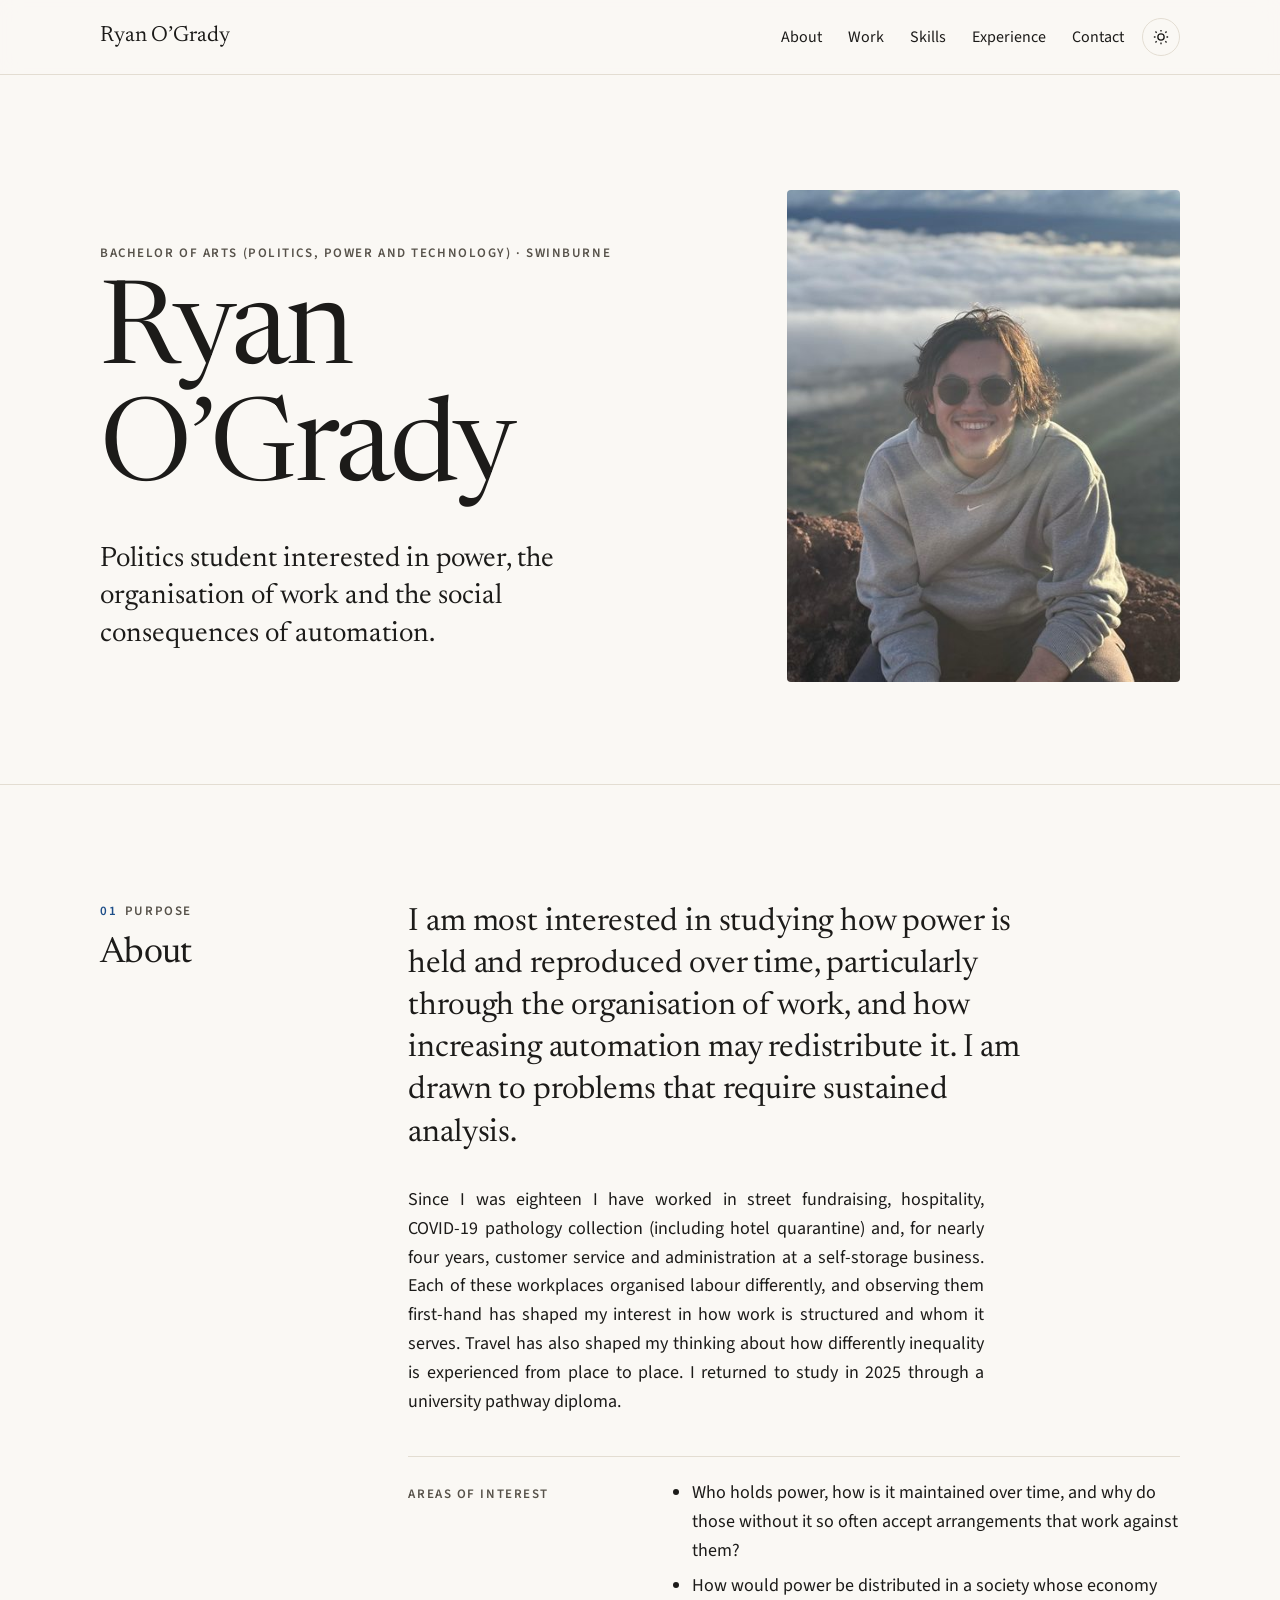
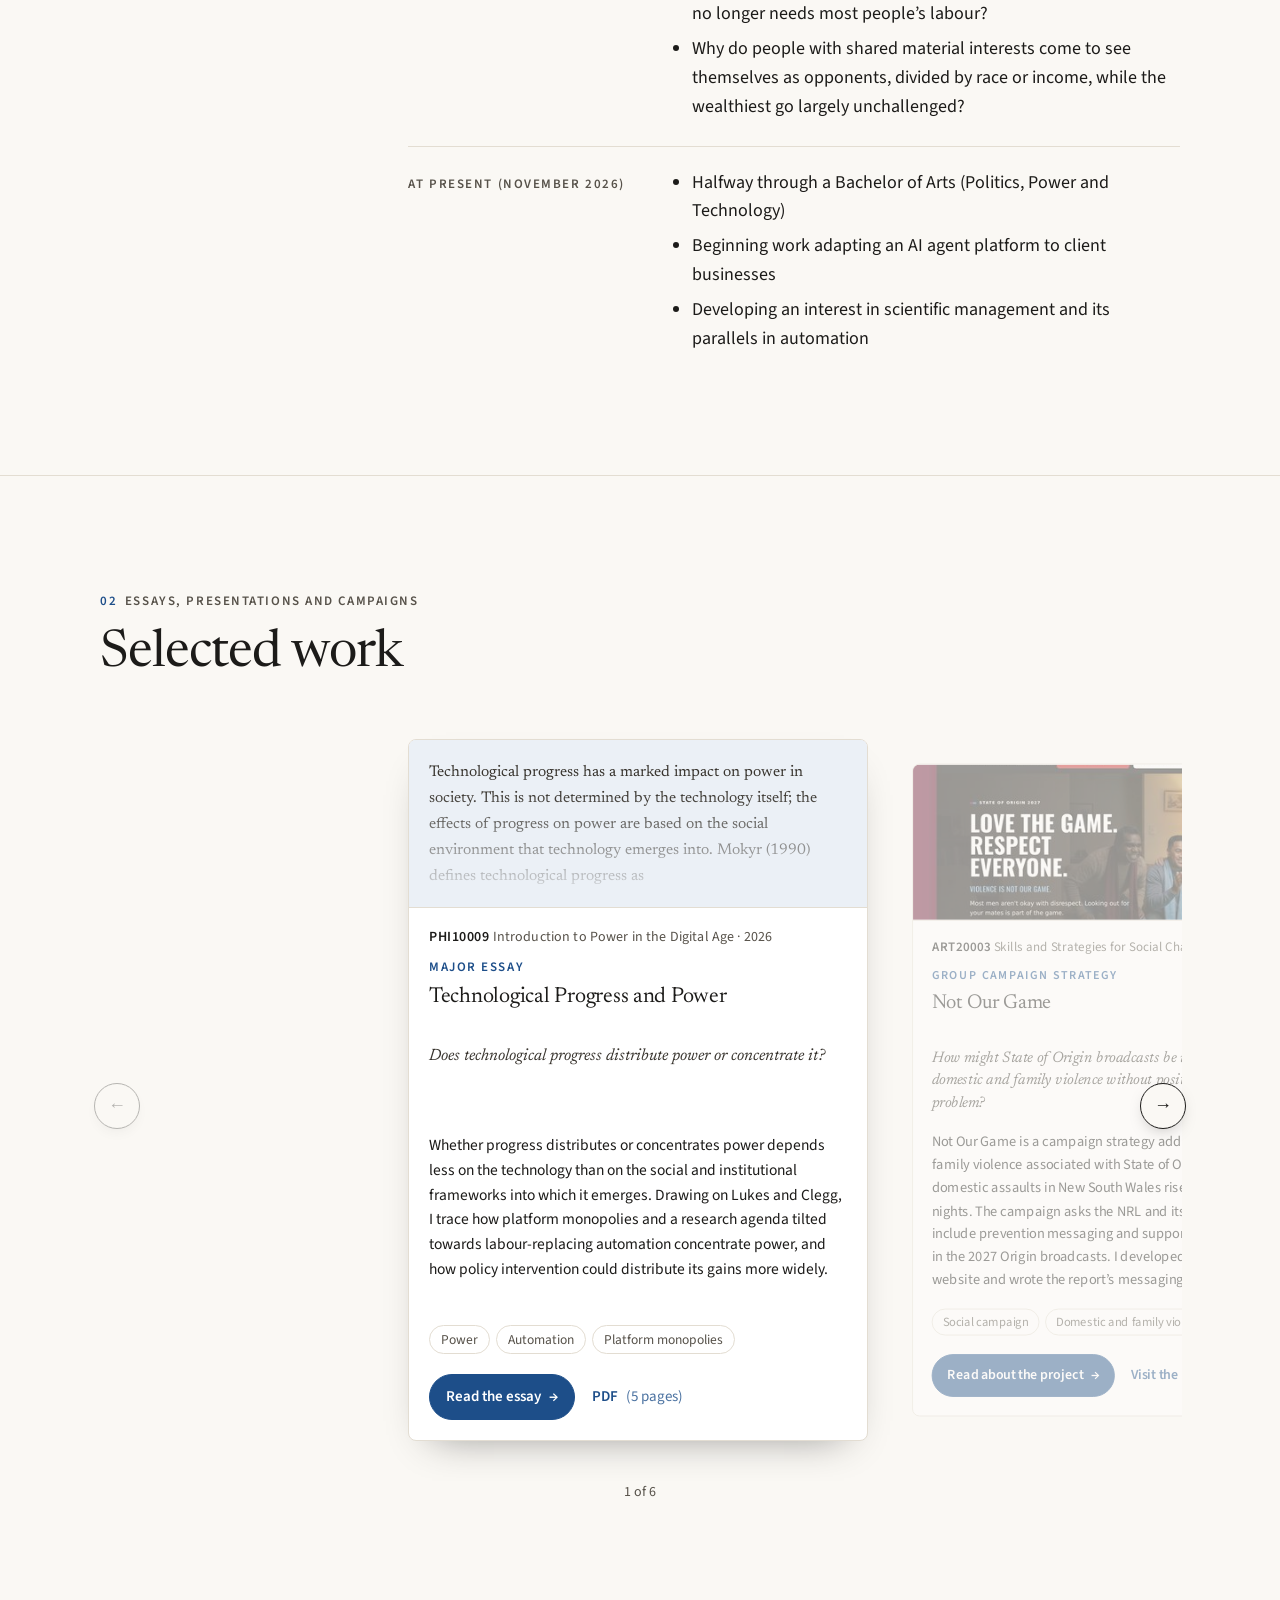
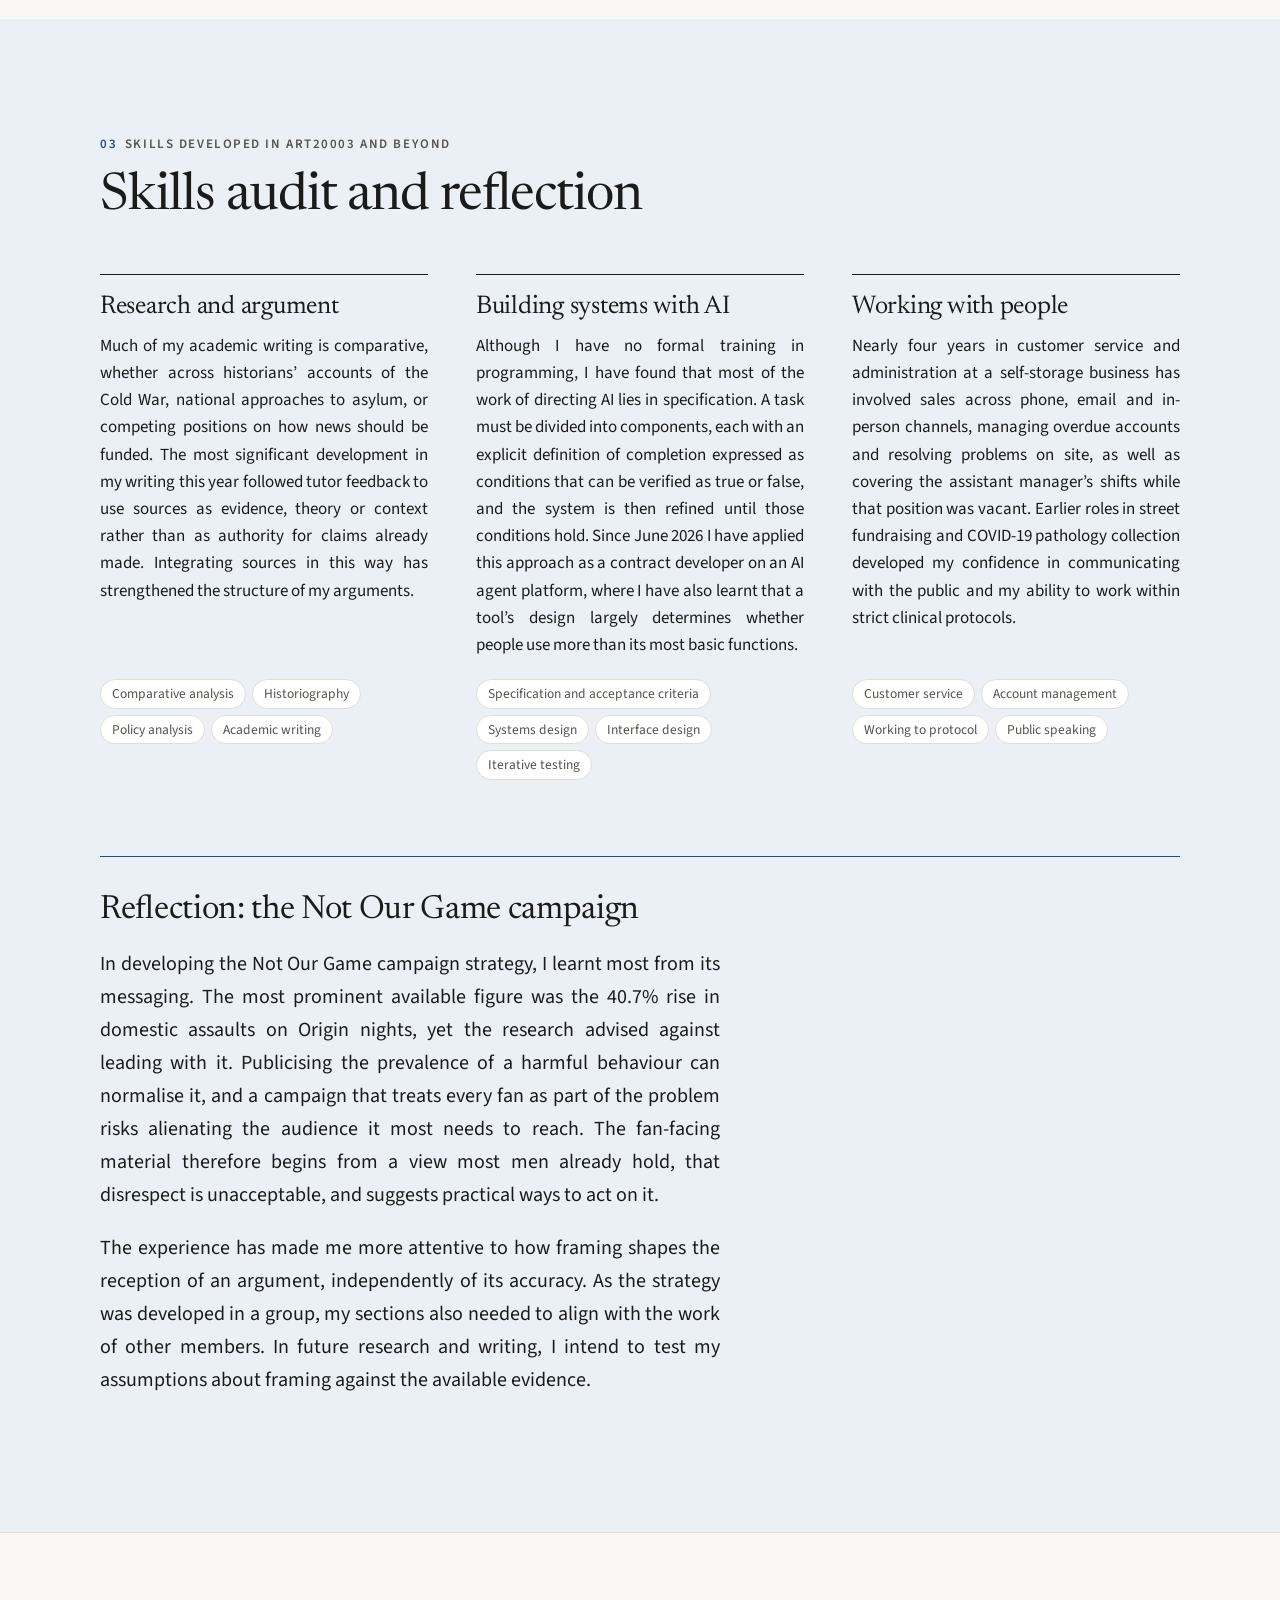
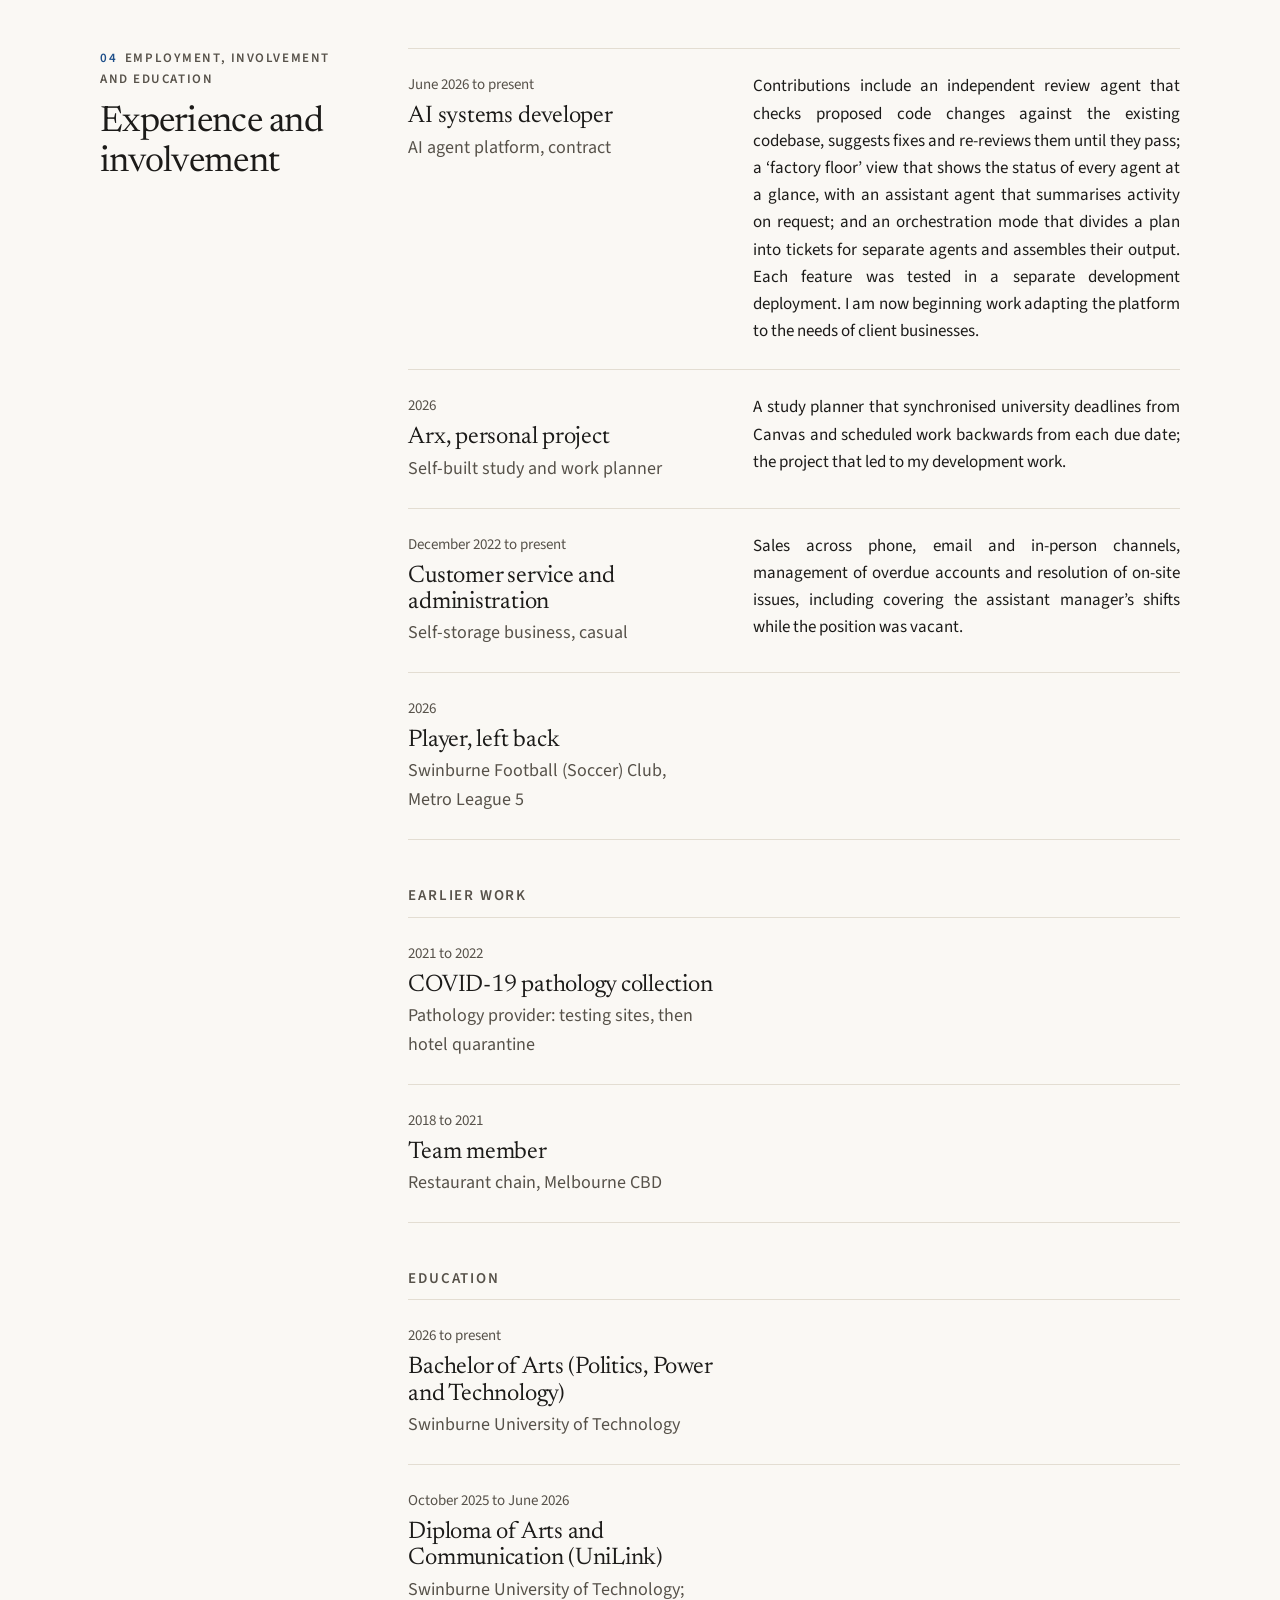
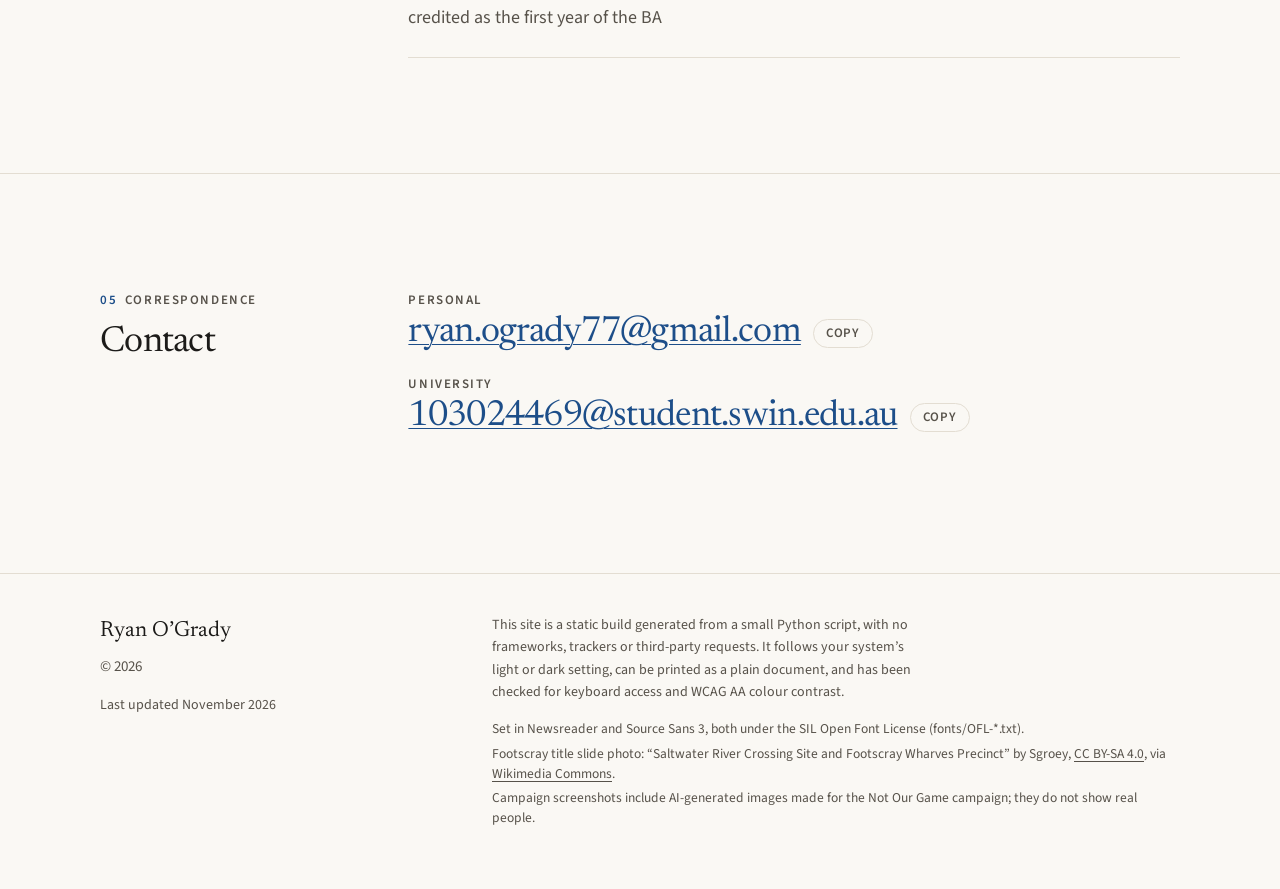
==== commit b2575936: "Final pass: Not Our Game second, Experience details open, copy and furniture fixes Co-Authored-By: C" ====
--- a/site/index.html
+++ b/site/index.html
@@ -1 +1 @@
-<!doctype html><html lang="en-AU"><head><meta charset="utf-8"><meta name="viewport" content="width=device-width, initial-scale=1"><title>Ryan O’Grady | Bachelor of Arts (Politics, Power and Technology), Swinburne</title><meta name="description" content="Portfolio of Ryan O’Grady, Bachelor of Arts student majoring in Politics, Power and Technology at Swinburne University of Technology."><meta name="theme-color" content="#faf8f4"><meta property="og:type" content="website"><meta property="og:title" content="Ryan O’Grady | Bachelor of Arts (Politics, Power and Technology), Swinburne"><meta property="og:description" content="Portfolio of Ryan O’Grady, Bachelor of Arts student majoring in Politics, Power and Technology at Swinburne University of Technology."><meta property="og:url" content="https://ryanoogrady.netlify.app"><meta property="og:image" content="https://ryanoogrady.netlify.app/og.jpg"><meta property="og:image:width" content="1200"><meta property="og:image:height" content="630"><meta property="og:image:alt" content="Ryan O’Grady: Bachelor of Arts (Politics, Power and Technology) · Swinburne"><meta name="twitter:card" content="summary_large_image"><link rel="icon" href="favicon.svg" type="image/svg+xml"><link rel="preload" href="fonts/newsreader.woff2" as="font" type="font/woff2" crossorigin><link rel="preload" href="fonts/source-sans-3.woff2" as="font" type="font/woff2" crossorigin><link rel="stylesheet" href="style.css?v=250d676201"><script>try{var t=localStorage.getItem("theme");if(t)document.documentElement.dataset.theme=t}catch(e){}</script><script src="site.js?v=250d676201" defer></script></head><body><a class="skip" href="#main">Skip to content</a><header class="site-head" id="top"><div class="wrap"><a class="brand" href="#top">Ryan O’Grady</a><div class="head-tools"><nav class="nav" aria-label="Main"><ul><li><a href="#about">About</a></li><li><a href="#work">Work</a></li><li><a href="#skills">Skills</a></li><li><a href="#experience">Experience</a></li><li><a href="#contact">Contact</a></li></ul></nav><button class="theme-toggle" type="button" aria-label="Switch to dark theme" hidden><svg class="sun" viewBox="0 0 24 24" fill="none" stroke="currentColor" stroke-width="1.8" aria-hidden="true"><circle cx="12" cy="12" r="4.2"/><path d="M12 2.5v2.2M12 19.3v2.2M4.6 4.6l1.6 1.6M17.8 17.8l1.6 1.6M2.5 12h2.2M19.3 12h2.2M4.6 19.4l1.6-1.6M17.8 6.2l1.6-1.6"/></svg><svg class="moon" viewBox="0 0 24 24" fill="none" stroke="currentColor" stroke-width="1.8" aria-hidden="true"><path d="M20 14.6A8.5 8.5 0 0 1 9.4 4a8.5 8.5 0 1 0 10.6 10.6z"/></svg></button></div></div><div class="progress" aria-hidden="true"></div></header><main id="main"><section class="hero" aria-labelledby="name"><div class="wrap"><div><p class="kicker">Bachelor of Arts (Politics, Power and Technology) · Swinburne</p><h1 id="name">Ryan O’Grady</h1><div class="descriptor"><p>Politics student interested in power, the organisation of work and the social consequences of automation.</p></div></div><figure class="portrait"><img src="images/ryan-portrait-900.jpg" srcset="images/ryan-portrait-450.jpg 450w, images/ryan-portrait-900.jpg 900w" sizes="(max-width:900px) 340px, 33vw" width="900" height="1125" alt="Ryan sitting on a rocky summit above a layer of cloud, smiling." fetchpriority="high" decoding="async"></figure></div></section><section class="sec" id="about" aria-labelledby="about-h"><div class="wrap sec-grid"><div class="sec-label"><p class="kicker"><span class="num">01</span>Purpose</p><h2 id="about-h">About</h2></div><div><p class="lede">I am most interested in studying how power is held and reproduced over time, particularly through the organisation of work, and how increasing automation may redistribute it. I am particularly drawn to problems that require sustained analysis.</p><div class="measure" style="margin-top:28px"><p>Since I was eighteen I have worked in street fundraising, hospitality, COVID-19 pathology collection (including hotel quarantine) and, for nearly four years, customer service and administration at a self-storage business. Each of these workplaces organised labour differently, and observing them first-hand has shaped my interest in how work is structured and whom it serves. Travel has also shaped my thinking, particularly about how differently inequality is experienced from place to place. I returned to study in 2025 through a university pathway diploma.</p></div><div class="exploring"><p class="kicker">Areas of interest</p><div><ul class="points"><li>Who holds power, how is it maintained over time, and why do those without it so often accept arrangements that work against them?</li><li>How would power be distributed in a society whose economy no longer needs most people’s labour?</li><li>Why do people with shared material interests come to see themselves as opponents, divided by race or income, while the wealthiest go largely unchallenged?</li></ul></div></div><div class="exploring"><p class="kicker">At present (November 2026)</p><div><ul class="points"><li>Halfway through a Bachelor of Arts (Politics, Power and Technology)</li><li>Beginning work adapting an AI agent platform to client businesses</li><li>Developing an interest in scientific management and its parallels in automation</li></ul></div></div></div></div></section><section class="sec" id="work" aria-labelledby="work-h"><div class="wrap"><div class="work-head"><div><p class="kicker"><span class="num">02</span>Essays, presentations and campaigns</p><h2 id="work-h">Selected work</h2></div></div><div class="rail-wrap"><button class="rail-btn prev" type="button" aria-label="Previous piece of work" hidden><span aria-hidden="true">&larr;</span></button><div class="rail" role="region" aria-roledescription="carousel" aria-label="Selected work" tabindex="0"><article class="card" aria-roledescription="slide" aria-label="1 of 6"><div class="media"><div class="page-preview"><p>Technological progress has a marked impact on power in society. This is not determined by the technology itself; the effects of progress on power are based on the social environment that technology emerges into. Mokyr (1990) defines technological progress as</p></div></div><div class="card-body"><p class="unit"><b>PHI10009</b> Introduction to Power in the Digital Age <span aria-hidden="true">&middot;</span> 2026</p><h3><span class="type">Major essay</span><a class="card-link" href="essay-technological-progress-and-power.html">Technological Progress and Power</a></h3><div class="card-q"><p class="topic">Does technological progress distribute power or concentrate it?</p></div><div class="card-summary"><p>Whether progress distributes or concentrates power depends less on the technology than on the social and institutional frameworks into which it emerges. Drawing on Lukes and Clegg, I trace how platform monopolies and a research agenda tilted towards labour-replacing automation concentrate power, and how policy intervention could distribute its gains more widely.</p></div><ul class="tags" aria-label="Topics"><li>Power</li><li>Automation</li><li>Platform monopolies</li></ul><div class="card-actions"><p class="actions"><a class="btn solid" href="essay-technological-progress-and-power.html">Read the essay <span class="arr" aria-hidden="true">&rarr;</span></a><a class="btn" href="files/ryan-ogrady-technological-progress-and-power.pdf">PDF <span class="btn-note">(5 pages)</span></a></p></div></div></article><article class="card" aria-roledescription="slide" aria-label="2 of 6"><div class="media"><div class="page-preview"><p>At the end of 2025, 41.6 million people worldwide were refugees, and a further 9 million were awaiting a decision on an asylum claim (United Nations High Commissioner for Refugees [UNHCR], 2026a). Of these, around 116,000 were in Australia and</p></div></div><div class="card-body"><p class="unit"><b>SOC20013</b> Race, Ethnicity and Migration <span aria-hidden="true">&middot;</span> 2026</p><h3><span class="type">Major essay</span><a class="card-link" href="essay-deterring-arrival.html">Deterring Arrival: Asylum Policy in Australia and the United States</a></h3><div class="card-q"><p class="topic">How do Australia and the United States keep asylum seekers from reaching the territory where they could claim protection?</p></div><div class="card-summary"><p>Both countries have constructed similar architectures of deterrence in response to comparable moral panics. Geography explains most differences in form, offshore detention in Australia and land buffers in the United States. The more significant contrast lies in durability, with Australia’s bipartisan consensus differing from US policy, which shifts between administrations and is contested in the courts.</p></div><ul class="tags" aria-label="Topics"><li>Asylum policy</li><li>Migration</li><li>Comparative policy</li></ul><div class="card-actions"><p class="actions"><a class="btn solid" href="essay-deterring-arrival.html">Read the essay <span class="arr" aria-hidden="true">&rarr;</span></a><a class="btn" href="files/ryan-ogrady-deterring-arrival-asylum-policy.pdf">PDF <span class="btn-note">(8 pages)</span></a></p></div></div></article><article class="card" aria-roledescription="slide" aria-label="3 of 6"><div class="media"><div class="page-preview"><p>In June 2015, Prime Minister Tony Abbott asked the ABC "whose side are you on?" after its program Q&amp;A allowed a former terrorism suspect to ask a question from the studio audience (Davidson, 2015, para. 3). The question implies that</p></div></div><div class="card-body"><p class="unit"><b>HIS10006</b> Propaganda: A History of Media and Politics <span aria-hidden="true">&middot;</span> 2026</p><h3><span class="type">Major essay</span><a class="card-link" href="essay-insulating-news.html">Insulating News from the Market and the State</a></h3><div class="card-q"><p class="topic">Should news and information, as public goods, be quarantined from the commercial market, and would that make them independent?</p></div><div class="card-summary"><p>I argue that news is only partly a public good, and that quarantining it from the market would not secure its independence. Cases from the Chicago press in 1918 to Poland’s public broadcaster in 2021 suggest that removing the market leaves control with the state. News should instead be insulated from both, through regulatory protection and secure funding.</p></div><ul class="tags" aria-label="Topics"><li>Media policy</li><li>Public goods</li><li>Public broadcasting</li></ul><div class="card-actions"><p class="actions"><a class="btn solid" href="essay-insulating-news.html">Read the essay <span class="arr" aria-hidden="true">&rarr;</span></a><a class="btn" href="files/ryan-ogrady-insulating-news.pdf">PDF <span class="btn-note">(7 pages)</span></a></p></div></div></article><article class="card" aria-roledescription="slide" aria-label="4 of 6"><div class="media fit"><img src="images/footscray-final-p1-960.jpg" srcset="images/footscray-final-p1-480.jpg 480w, images/footscray-final-p1-960.jpg 960w" sizes="(max-width:700px) 92vw, 400px" width="960" height="540" alt="Title slide, ‘Migrant Settlement and Gentrification in Footscray’, over a photo of apartment towers beside the river at Footscray." loading="lazy" decoding="async"></div><div class="card-body"><p class="unit"><b>SOC20013</b> Race, Ethnicity and Migration <span aria-hidden="true">&middot;</span> 2026</p><h3><span class="type">Tutorial presentation</span><a class="card-link" href="files/ryan-ogrady-footscray-presentation-slides.pdf">Migrant Settlement and Gentrification in Footscray</a></h3><div class="card-q"><p class="topic">What happens to a migrant gateway suburb when urban renewal and gentrification arrive?</p></div><div class="card-summary"><p>Footscray has served as a gateway suburb for successive waves of migrants, but government-led renewal and rents rising faster than in the outer west are eroding that role; the Ethiopian and Somali communities now live mostly in Wyndham, Brimbank and Hume. I recommend affordable housing beyond key workers, secure leases for migrant traders and settlement services where new arrivals now live.</p></div><ul class="tags" aria-label="Topics"><li>Migration</li><li>Housing</li><li>Urban renewal</li><li>Melbourne</li></ul><div class="card-actions"><p class="actions"><a class="btn" href="files/ryan-ogrady-footscray-presentation-slides.pdf">View the slides <span class="btn-note">(PDF, 14 pages)</span></a></p></div></div></article><article class="card" aria-roledescription="slide" aria-label="5 of 6"><div class="media"><div class="page-preview"><p>For more than forty years after the Second World War, the United States and the Soviet Union were locked in the Cold War, a struggle described by Hobsbawm (1995) as “a Third World War, though a very peculiar one” (p.</p></div></div><div class="card-body"><p class="unit"><b>HIS10003</b> Global History <span aria-hidden="true">&middot;</span> 2026</p><h3><span class="type">Term essay</span><a class="card-link" href="essay-cold-war.html">Three vantage points of the Cold War: Hobsbawm, Gaddis, and Jervis</a></h3><div class="card-q"><p class="topic">Why do three major accounts of the Cold War, written before, shortly after and a decade after the Soviet collapse, reach different conclusions?</p></div><div class="card-summary"><p>The period in which Hobsbawm, Gaddis and Jervis each wrote, the information available to them and their theoretical frameworks all shaped their accounts. They largely agree on the observable features of the conflict, diverge on what drove the superpower rivalry, and converge, by different routes, on the Soviet role in ending it.</p></div><ul class="tags" aria-label="Topics"><li>Cold War</li><li>International relations</li><li>Historiography</li></ul><div class="card-actions"><p class="actions"><a class="btn solid" href="essay-cold-war.html">Read the essay <span class="arr" aria-hidden="true">&rarr;</span></a><a class="btn" href="files/ryan-ogrady-cold-war-three-vantage-points.pdf">PDF <span class="btn-note">(7 pages)</span></a></p></div></div></article><article class="card" aria-roledescription="slide" aria-label="6 of 6"><div class="media"><img src="images/campaign-home-desktop-960.jpg" srcset="images/campaign-home-desktop-480.jpg 480w, images/campaign-home-desktop-960.jpg 960w" sizes="(max-width:700px) 92vw, 400px" width="960" height="533" alt="Home page of the Not Our Game campaign website, headed ‘Love the game. Respect everyone.’ over an AI-generated image of four fans watching a game at home." loading="lazy" decoding="async"></div><div class="card-body"><p class="unit"><b>ART20003</b> Skills and Strategies for Social Change <span aria-hidden="true">&middot;</span> 2026</p><h3><span class="type">Group campaign strategy</span><a class="card-link" href="not-our-game.html">Not Our Game</a></h3><div class="card-q"><p class="topic">How might State of Origin broadcasts be used to prevent domestic and family violence without positioning fans as the problem?</p></div><div class="card-summary"><p>Not Our Game is a campaign strategy addressing domestic and family violence associated with State of Origin, during which recorded domestic assaults in New South Wales rise by 40.7%. The campaign asks the NRL and its broadcasters to include prevention messaging and support-service information in the 2027 Origin broadcasts. I developed the campaign website and wrote the report’s messaging and artefact sections.</p></div><ul class="tags" aria-label="Topics"><li>Social campaign</li><li>Domestic and family violence</li><li>Messaging</li></ul><div class="card-actions"><p class="actions"><a class="btn" href="not-our-game.html">Read about the project <span class="arr" aria-hidden="true">&rarr;</span></a><a class="btn" href="https://not-our-game.netlify.app">Visit the live campaign site <span class="arr" aria-hidden="true">&#8599;</span></a></p></div></div></article></div><button class="rail-btn next" type="button" aria-label="Next piece of work" hidden><span aria-hidden="true">&rarr;</span></button></div><p class="rail-count" aria-live="polite" hidden>1 of 6</p></div></section><section class="sec skills" id="skills" aria-labelledby="skills-h"><div class="wrap"><p class="kicker"><span class="num">03</span>Skills developed in ART20003 and beyond</p><h2 id="skills-h">Skills audit and reflection</h2><div class="skill-groups"><article class="skill-group"><h3>Research and argument</h3><div class="skill-text"><p>Much of my academic writing is comparative, whether across historians’ accounts of the Cold War, national approaches to asylum, or competing positions on how news should be funded. The most significant development in my writing this year followed tutor feedback to use sources as evidence, theory or context rather than as authority for claims already made. Integrating sources in this way has strengthened the structure of my arguments.</p></div><ul class="tags" aria-label="Skills"><li>Comparative analysis</li><li>Historiography</li><li>Policy analysis</li><li>Academic writing</li></ul></article><article class="skill-group"><h3>Building systems with AI</h3><div class="skill-text"><p>Although I have no formal training in programming, I have found that most of the work of directing AI lies in specification. A task must be divided into components, each with an explicit definition of completion expressed as conditions that can be verified as true or false, and the system is then refined until those conditions hold. Since June 2026 I have applied this approach as a contract developer on an AI agent platform, where I have also learnt that a tool’s design largely determines whether people use more than its most basic functions.</p></div><ul class="tags" aria-label="Skills"><li>Specification and acceptance criteria</li><li>Systems design</li><li>Interface design</li><li>Iterative testing</li></ul></article><article class="skill-group"><h3>Working with people</h3><div class="skill-text"><p>Nearly four years in customer service and administration at a self-storage business has involved sales across phone, email and in-person channels, managing overdue accounts and resolving problems on site, as well as covering the assistant manager’s shifts while that position was vacant. Earlier roles in street fundraising and COVID-19 pathology collection developed my confidence in communicating with the public and my ability to work within strict clinical protocols.</p></div><ul class="tags" aria-label="Skills"><li>Customer service</li><li>Account management</li><li>Working to protocol</li><li>Public speaking</li></ul></article></div><div class="skills-body"><div class="audit"><h3 class="reflect-h">Reflection: the Not Our Game campaign</h3><p>In developing the Not Our Game campaign strategy, I learnt most from its messaging. The most striking available figure was the 40.7% rise in domestic assaults on Origin nights, yet the research advised against leading with it. Publicising the prevalence of a harmful behaviour can normalise it, and a campaign that treats every fan as part of the problem risks alienating the audience it most needs to reach. The fan-facing material therefore begins from a view most men already hold, that disrespect is unacceptable, and suggests practical ways to act on it.</p><p>The experience has made me more attentive to how framing shapes the reception of an argument, independently of its accuracy. As the strategy was developed in a group, my sections also needed to align with the work of other members. In future research and writing, I intend to test my assumptions about framing against the available evidence.</p></div><div></div></div></div></section><section class="sec" id="experience" aria-labelledby="xp-h"><div class="wrap sec-grid"><div class="sec-label"><p class="kicker"><span class="num">04</span>Employment, involvement and education</p><h2 id="xp-h">Experience and involvement</h2></div><div><ul class="xp"><li><div class="dates">June 2026 to present</div><div><h3>AI systems developer</h3><p class="org">AI agent platform, contract</p></div><div class="text"><details class="more"><summary>Details</summary><p>Contributions include an independent review agent that checks proposed code changes against the existing codebase, suggests fixes and re-reviews them until they pass; a ‘factory floor’ view that shows the status of every agent at a glance, with an assistant agent that summarises activity on request; and an orchestration mode that divides a plan into tickets for separate agents and assembles their output. Each feature was tested in a separate development deployment. I am now beginning work adapting the platform to the needs of client businesses.</p></details></div></li><li><div class="dates">2026</div><div><h3>Arx, personal project</h3><p class="org">Self-built study and work planner</p></div><div class="text"><details class="more"><summary>Details</summary><p>A self-built study planner that synchronised university deadlines from Canvas and scheduled work backwards from each due date; the project that led to my development work.</p></details></div></li><li><div class="dates">December 2022 to present</div><div><h3>Customer service and administration</h3><p class="org">Self-storage business, casual</p></div><div class="text"><details class="more"><summary>Details</summary><p>Sales across phone, email and in-person channels, management of overdue accounts and resolution of on-site issues, including covering the assistant manager’s shifts while the position was vacant.</p></details></div></li><li><div class="dates">2026</div><div><h3>Player, left back</h3><p class="org">Swinburne Football (Soccer) Club, Metro League 5</p></div><div class="text"></div></li></ul><h3 class="xp-sub">Earlier work</h3><ul class="xp"><li><div class="dates">2021 to 2022</div><div><h3>COVID-19 pathology collection</h3><p class="org">Pathology provider: testing sites, then hotel quarantine</p></div><div class="text"></div></li><li><div class="dates">2018 to 2021</div><div><h3>Team member</h3><p class="org">Restaurant chain, Melbourne CBD</p></div><div class="text"></div></li></ul><h3 class="xp-sub">Education</h3><ul class="xp"><li><div class="dates">2026 to present</div><div><h3>Bachelor of Arts (Politics, Power and Technology)</h3><p class="org">Swinburne University of Technology</p></div><div class="text"></div></li><li><div class="dates">October 2025 to June 2026</div><div><h3>Diploma of Arts and Communication (UniLink)</h3><p class="org">Swinburne University of Technology; credited as the first year of the BA</p></div><div class="text"></div></li></ul></div></div></section><section class="sec contact" id="contact" aria-labelledby="contact-h"><div class="wrap sec-grid"><div class="sec-label"><p class="kicker"><span class="num">05</span>Correspondence</p><h2 id="contact-h">Contact</h2></div><div><div class="emails"><p class="email-row"><span class="email-label">Personal</span><span class="email-line"><a class="big" href="mailto:ryan.ogrady77@gmail.com">ryan.ogrady77@gmail.com</a><button class="copy" type="button" data-copy="ryan.ogrady77@gmail.com" aria-label="Copy personal email address" hidden>Copy</button></span></p><p class="email-row"><span class="email-label">University</span><span class="email-line"><a class="big" href="mailto:103024469@student.swin.edu.au">103024469@student.swin.edu.au</a><button class="copy" type="button" data-copy="103024469@student.swin.edu.au" aria-label="Copy university email address" hidden>Copy</button></span></p><span class="sr-only" aria-live="polite" id="live"></span></div></div></div></section></main><footer class="site-foot"><div class="wrap"><div><p class="name">Ryan O’Grady</p><p>&copy; 2026</p><p class="updated">Last updated November 2026</p></div><div><p class="colophon">This site is a static build generated from a small Python script, with no frameworks, trackers or third-party requests. It follows your system’s light or dark setting, can be printed as a plain document, and has been checked for keyboard access and WCAG AA colour contrast.</p><ul class="credits"><li>Set in Newsreader and Source Sans 3, both under the SIL Open Font License (fonts/OFL-*.txt).</li><li>Footscray title slide photo: “Saltwater River Crossing Site and Footscray Wharves Precinct” by Sgroey, <a href="https://creativecommons.org/licenses/by-sa/4.0/">CC BY-SA 4.0</a>, via <a href="https://commons.wikimedia.org/wiki/File:Saltwater_River_Crossing_Site_and_Footscray_Wharves_Precinct.jpg">Wikimedia Commons</a>.</li><li>Campaign screenshots include AI-generated images made for the Not Our Game campaign; they do not show real people.</li></ul></div></div></footer></body></html>+<!doctype html><html lang="en-AU"><head><meta charset="utf-8"><meta name="viewport" content="width=device-width, initial-scale=1"><title>Ryan O’Grady | Bachelor of Arts (Politics, Power and Technology), Swinburne</title><meta name="description" content="Portfolio of Ryan O’Grady, Bachelor of Arts student majoring in Politics, Power and Technology at Swinburne University of Technology."><meta name="theme-color" content="#faf8f4"><meta property="og:type" content="website"><meta property="og:title" content="Ryan O’Grady | Bachelor of Arts (Politics, Power and Technology), Swinburne"><meta property="og:description" content="Portfolio of Ryan O’Grady, Bachelor of Arts student majoring in Politics, Power and Technology at Swinburne University of Technology."><meta property="og:url" content="https://ryanoogrady.netlify.app/"><meta property="og:image" content="https://ryanoogrady.netlify.app/og.jpg"><meta property="og:image:width" content="1200"><meta property="og:image:height" content="630"><meta property="og:image:alt" content="Ryan O’Grady: Bachelor of Arts (Politics, Power and Technology) · Swinburne"><meta name="twitter:card" content="summary_large_image"><link rel="icon" href="favicon.svg" type="image/svg+xml"><link rel="preload" href="fonts/newsreader.woff2" as="font" type="font/woff2" crossorigin><link rel="preload" href="fonts/source-sans-3.woff2" as="font" type="font/woff2" crossorigin><link rel="stylesheet" href="style.css?v=7afdd01bdb"><script>try{var t=localStorage.getItem("theme");if(t)document.documentElement.dataset.theme=t}catch(e){}</script><script src="site.js?v=7afdd01bdb" defer></script></head><body><a class="skip" href="#main">Skip to content</a><header class="site-head" id="top"><div class="wrap"><a class="brand" href="#top">Ryan O’Grady</a><div class="head-tools"><nav class="nav" aria-label="Main"><ul><li><a href="#about">About</a></li><li><a href="#work">Work</a></li><li><a href="#skills">Skills</a></li><li><a href="#experience">Experience</a></li><li><a href="#contact">Contact</a></li></ul></nav><button class="theme-toggle" type="button" aria-label="Switch to dark theme" hidden><svg class="sun" viewBox="0 0 24 24" fill="none" stroke="currentColor" stroke-width="1.8" aria-hidden="true"><circle cx="12" cy="12" r="4.2"/><path d="M12 2.5v2.2M12 19.3v2.2M4.6 4.6l1.6 1.6M17.8 17.8l1.6 1.6M2.5 12h2.2M19.3 12h2.2M4.6 19.4l1.6-1.6M17.8 6.2l1.6-1.6"/></svg><svg class="moon" viewBox="0 0 24 24" fill="none" stroke="currentColor" stroke-width="1.8" aria-hidden="true"><path d="M20 14.6A8.5 8.5 0 0 1 9.4 4a8.5 8.5 0 1 0 10.6 10.6z"/></svg></button></div></div><div class="progress" aria-hidden="true"></div></header><main id="main"><section class="hero" aria-labelledby="name"><div class="wrap"><div><p class="kicker">Bachelor of Arts (Politics, Power and Technology) · Swinburne</p><h1 id="name">Ryan O’Grady</h1><div class="descriptor"><p>Politics student interested in power, the organisation of work and the social consequences of automation.</p></div></div><figure class="portrait"><img src="images/ryan-portrait-900.jpg" srcset="images/ryan-portrait-450.jpg 450w, images/ryan-portrait-900.jpg 900w" sizes="(max-width:900px) 340px, 33vw" width="900" height="1125" alt="Ryan sitting on a rocky summit above a layer of cloud, smiling." fetchpriority="high" decoding="async"></figure></div></section><section class="sec" id="about" aria-labelledby="about-h"><div class="wrap sec-grid"><div class="sec-label"><p class="kicker"><span class="num">01</span>Purpose</p><h2 id="about-h">About</h2></div><div><p class="lede">I am most interested in studying how power is held and reproduced over time, particularly through the organisation of work, and how increasing automation may redistribute it. I am drawn to problems that require sustained analysis.</p><div class="measure" style="margin-top:28px"><p>Since I was eighteen I have worked in street fundraising, hospitality, <span class="nowrap">COVID-19</span> pathology collection (including hotel quarantine) and, for nearly four years, customer service and administration at a self-storage business. Each of these workplaces organised labour differently, and observing them first-hand has shaped my interest in how work is structured and whom it serves. Travel has also shaped my thinking about how differently inequality is experienced from place to place. I returned to study in 2025 through a university pathway diploma.</p></div><div class="exploring"><p class="kicker">Areas of interest</p><div><ul class="points"><li>Who holds power, how is it maintained over time, and why do those without it so often accept arrangements that work against them?</li><li>How would power be distributed in a society whose economy no longer needs most people’s labour?</li><li>Why do people with shared material interests come to see themselves as opponents, divided by race or income, while the wealthiest go largely unchallenged?</li></ul></div></div><div class="exploring"><p class="kicker">At present (November 2026)</p><div><ul class="points"><li>Halfway through a Bachelor of Arts (Politics, Power and Technology)</li><li>Beginning work adapting an AI agent platform to client businesses</li><li>Developing an interest in scientific management and its parallels in automation</li></ul></div></div></div></div></section><section class="sec" id="work" aria-labelledby="work-h"><div class="wrap"><div class="work-head"><div><p class="kicker"><span class="num">02</span>Essays, presentations and campaigns</p><h2 id="work-h">Selected work</h2></div></div><div class="rail-wrap"><button class="rail-btn prev" type="button" aria-label="Previous piece of work" hidden><span aria-hidden="true">&larr;</span></button><div class="rail" role="region" aria-roledescription="carousel" aria-label="Selected work" tabindex="0"><article class="card" aria-roledescription="slide" aria-label="1 of 6"><div class="media"><div class="page-preview"><p>Technological progress has a marked impact on power in society. This is not determined by the technology itself; the effects of progress on power are based on the social environment that technology emerges into. Mokyr (1990) defines technological progress as</p></div></div><div class="card-body"><p class="unit"><b>PHI10009</b> Introduction to Power in the Digital Age <span aria-hidden="true">&middot;</span> 2026</p><h3><span class="type">Major essay</span><a class="card-link" href="essay-technological-progress-and-power.html">Technological Progress and Power</a></h3><div class="card-q"><p class="topic">Does technological progress distribute power or concentrate it?</p></div><div class="card-summary"><p>Whether progress distributes or concentrates power depends less on the technology than on the social and institutional frameworks into which it emerges. Drawing on Lukes and Clegg, I trace how platform monopolies and a research agenda tilted towards labour-replacing automation concentrate power, and how policy intervention could distribute its gains more widely.</p></div><ul class="tags" aria-label="Topics"><li>Power</li><li>Automation</li><li>Platform monopolies</li></ul><div class="card-actions"><p class="actions"><a class="btn solid" href="essay-technological-progress-and-power.html">Read the essay <span class="arr" aria-hidden="true">&rarr;</span></a><a class="btn" href="files/ryan-ogrady-technological-progress-and-power.pdf">PDF <span class="btn-note">(5 pages)</span></a></p></div></div></article><article class="card" aria-roledescription="slide" aria-label="2 of 6"><div class="media"><img src="images/campaign-home-desktop-960.jpg" srcset="images/campaign-home-desktop-480.jpg 480w, images/campaign-home-desktop-960.jpg 960w" sizes="(max-width:700px) 92vw, 400px" width="960" height="533" alt="Home page of the Not Our Game campaign website, headed ‘Love the game. Respect everyone.’ over an AI-generated image of four fans watching a game at home." loading="lazy" decoding="async"></div><div class="card-body"><p class="unit"><b>ART20003</b> Skills and Strategies for Social Change <span aria-hidden="true">&middot;</span> 2026</p><h3><span class="type">Group campaign strategy</span><a class="card-link" href="not-our-game.html">Not Our Game</a></h3><div class="card-q"><p class="topic">How might State of Origin broadcasts be used to prevent domestic and family violence without positioning fans as the problem?</p></div><div class="card-summary"><p>Not Our Game is a campaign strategy addressing domestic and family violence associated with State of Origin: recorded domestic assaults in New South Wales rise by 40.7% on Origin nights. The campaign asks the NRL and its broadcasters to include prevention messaging and support-service information in the 2027 Origin broadcasts. I developed the campaign website and wrote the report’s messaging and artefact sections.</p></div><ul class="tags" aria-label="Topics"><li>Social campaign</li><li>Domestic and family violence</li><li>Messaging</li></ul><div class="card-actions"><p class="actions"><a class="btn" href="not-our-game.html">Read about the project <span class="arr" aria-hidden="true">&rarr;</span></a><a class="btn" href="https://not-our-game.netlify.app">Visit the live campaign site <span class="arr" aria-hidden="true">&#8599;</span></a></p></div></div></article><article class="card" aria-roledescription="slide" aria-label="3 of 6"><div class="media"><div class="page-preview"><p>At the end of 2025, 41.6 million people worldwide were refugees, and a further 9 million were awaiting a decision on an asylum claim (United Nations High Commissioner for Refugees [UNHCR], 2026a). Of these, around 116,000 were in Australia and</p></div></div><div class="card-body"><p class="unit"><b>SOC20013</b> Race, Ethnicity and Migration <span aria-hidden="true">&middot;</span> 2026</p><h3><span class="type">Major essay</span><a class="card-link" href="essay-deterring-arrival.html">Deterring Arrival: Asylum Policy in Australia and the United States</a></h3><div class="card-q"><p class="topic">How do Australia and the United States keep asylum seekers from reaching the territory where they could claim protection?</p></div><div class="card-summary"><p>Both countries have constructed similar architectures of deterrence in response to comparable moral panics. Geography explains most differences in form: offshore detention in Australia and land buffers in the United States. The more significant contrast lies in durability, with Australia’s bipartisan consensus differing from US policy, which shifts between administrations and is contested in the courts.</p></div><ul class="tags" aria-label="Topics"><li>Asylum policy</li><li>Migration</li><li>Comparative policy</li></ul><div class="card-actions"><p class="actions"><a class="btn solid" href="essay-deterring-arrival.html">Read the essay <span class="arr" aria-hidden="true">&rarr;</span></a><a class="btn" href="files/ryan-ogrady-deterring-arrival-asylum-policy.pdf">PDF <span class="btn-note">(8 pages)</span></a></p></div></div></article><article class="card" aria-roledescription="slide" aria-label="4 of 6"><div class="media"><div class="page-preview"><p>In June 2015, Prime Minister Tony Abbott asked the ABC "whose side are you on?" after its program Q&amp;A allowed a former terrorism suspect to ask a question from the studio audience (Davidson, 2015, para. 3). The question implies that</p></div></div><div class="card-body"><p class="unit"><b>HIS10006</b> Propaganda: A History of Media and Politics <span aria-hidden="true">&middot;</span> 2026</p><h3><span class="type">Major essay</span><a class="card-link" href="essay-insulating-news.html">Insulating News from the Market and the State</a></h3><div class="card-q"><p class="topic">Should news and information, as public goods, be quarantined from the commercial market, and would that make them independent?</p></div><div class="card-summary"><p>I argue that news is only partly a public good, and that quarantining it from the market would not secure its independence. Cases from the Chicago press in 1918 to Poland’s public broadcaster in 2021 suggest that removing the market leaves control with the state. News should instead be insulated from both, through regulatory protection and secure funding.</p></div><ul class="tags" aria-label="Topics"><li>Media policy</li><li>Public goods</li><li>Public broadcasting</li></ul><div class="card-actions"><p class="actions"><a class="btn solid" href="essay-insulating-news.html">Read the essay <span class="arr" aria-hidden="true">&rarr;</span></a><a class="btn" href="files/ryan-ogrady-insulating-news.pdf">PDF <span class="btn-note">(7 pages)</span></a></p></div></div></article><article class="card" aria-roledescription="slide" aria-label="5 of 6"><div class="media fit"><img src="images/footscray-final-p1-960.jpg" srcset="images/footscray-final-p1-480.jpg 480w, images/footscray-final-p1-960.jpg 960w" sizes="(max-width:700px) 92vw, 400px" width="960" height="540" alt="Title slide, ‘Migrant Settlement and Gentrification in Footscray’, over a photo of apartment towers beside the river at Footscray." loading="lazy" decoding="async"></div><div class="card-body"><p class="unit"><b>SOC20013</b> Race, Ethnicity and Migration <span aria-hidden="true">&middot;</span> 2026</p><h3><span class="type">Tutorial presentation</span><a class="card-link" href="files/ryan-ogrady-footscray-presentation-slides.pdf">Migrant Settlement and Gentrification in Footscray</a></h3><div class="card-q"><p class="topic">What happens to a migrant gateway suburb when urban renewal and gentrification arrive?</p></div><div class="card-summary"><p>Footscray has served as a gateway suburb for successive waves of migrants, but government-led renewal and rents rising faster than in the outer west are eroding that role; the Ethiopian and Somali communities now live mostly in Wyndham, Brimbank and Hume. I recommend affordable housing beyond key workers, secure leases for migrant traders and settlement services where new arrivals now live.</p></div><ul class="tags" aria-label="Topics"><li>Migration</li><li>Housing</li><li>Urban renewal</li><li>Melbourne</li></ul><div class="card-actions"><p class="actions"><a class="btn" href="files/ryan-ogrady-footscray-presentation-slides.pdf">View the slides <span class="btn-note">(PDF, 14 pages)</span></a></p></div></div></article><article class="card" aria-roledescription="slide" aria-label="6 of 6"><div class="media"><div class="page-preview"><p>For more than forty years after the Second World War, the United States and the Soviet Union were locked in the Cold War, a struggle described by Hobsbawm (1995) as “a Third World War, though a very peculiar one” (p.</p></div></div><div class="card-body"><p class="unit"><b>HIS10003</b> Global History <span aria-hidden="true">&middot;</span> 2026</p><h3><span class="type">Term essay</span><a class="card-link" href="essay-cold-war.html">Three vantage points of the Cold War: Hobsbawm, Gaddis, and Jervis</a></h3><div class="card-q"><p class="topic">Why do three major accounts of the Cold War, written before, shortly after and a decade after the Soviet collapse, reach different conclusions?</p></div><div class="card-summary"><p>The period in which Hobsbawm, Gaddis and Jervis each wrote, the information available to them and their theoretical frameworks all shaped their accounts. They largely agree on the observable features of the conflict, diverge on what drove the superpower rivalry, and converge, by different routes, on the Soviet role in ending it.</p></div><ul class="tags" aria-label="Topics"><li>Cold War</li><li>International relations</li><li>Historiography</li></ul><div class="card-actions"><p class="actions"><a class="btn solid" href="essay-cold-war.html">Read the essay <span class="arr" aria-hidden="true">&rarr;</span></a><a class="btn" href="files/ryan-ogrady-cold-war-three-vantage-points.pdf">PDF <span class="btn-note">(7 pages)</span></a></p></div></div></article></div><button class="rail-btn next" type="button" aria-label="Next piece of work" hidden><span aria-hidden="true">&rarr;</span></button></div><p class="rail-count" aria-live="polite" hidden>1 of 6</p></div></section><section class="sec skills" id="skills" aria-labelledby="skills-h"><div class="wrap"><p class="kicker"><span class="num">03</span>Skills developed in ART20003 and beyond</p><h2 id="skills-h">Skills audit and reflection</h2><div class="skill-groups"><article class="skill-group"><h3>Research and argument</h3><div class="skill-text"><p>Much of my academic writing is comparative, whether across historians’ accounts of the Cold War, national approaches to asylum, or competing positions on how news should be funded. The most significant development in my writing this year followed tutor feedback to use sources as evidence, theory or context rather than as authority for claims already made. Integrating sources in this way has strengthened the structure of my arguments.</p></div><ul class="tags" aria-label="Skills"><li>Comparative analysis</li><li>Historiography</li><li>Policy analysis</li><li>Academic writing</li></ul></article><article class="skill-group"><h3>Building systems with AI</h3><div class="skill-text"><p>Although I have no formal training in programming, I have found that most of the work of directing AI lies in specification. A task must be divided into components, each with an explicit definition of completion expressed as conditions that can be verified as true or false, and the system is then refined until those conditions hold. Since June 2026 I have applied this approach as a contract developer on an AI agent platform, where I have also learnt that a tool’s design largely determines whether people use more than its most basic functions.</p></div><ul class="tags" aria-label="Skills"><li>Specification and acceptance criteria</li><li>Systems design</li><li>Interface design</li><li>Iterative testing</li></ul></article><article class="skill-group"><h3>Working with people</h3><div class="skill-text"><p>Nearly four years in customer service and administration at a self-storage business has involved sales across phone, email and in-person channels, managing overdue accounts and resolving problems on site, as well as covering the assistant manager’s shifts while that position was vacant. Earlier roles in street fundraising and <span class="nowrap">COVID-19</span> pathology collection developed my confidence in communicating with the public and my ability to work within strict clinical protocols.</p></div><ul class="tags" aria-label="Skills"><li>Customer service</li><li>Account management</li><li>Working to protocol</li><li>Public speaking</li></ul></article></div><div class="skills-body"><div class="audit"><h3 class="reflect-h">Reflection: the Not Our Game campaign</h3><p>In developing the Not Our Game campaign strategy, I learnt most from its messaging. The most prominent available figure was the 40.7% rise in domestic assaults on Origin nights, yet the research advised against leading with it. Publicising the prevalence of a harmful behaviour can normalise it, and a campaign that treats every fan as part of the problem risks alienating the audience it most needs to reach. The fan-facing material therefore begins from a view most men already hold, that disrespect is unacceptable, and suggests practical ways to act on it.</p><p>The experience has made me more attentive to how framing shapes the reception of an argument, independently of its accuracy. As the strategy was developed in a group, my sections also needed to align with the work of other members. In future research and writing, I intend to test my assumptions about framing against the available evidence.</p></div><div></div></div></div></section><section class="sec" id="experience" aria-labelledby="xp-h"><div class="wrap sec-grid"><div class="sec-label"><p class="kicker"><span class="num">04</span>Employment, involvement and education</p><h2 id="xp-h">Experience and involvement</h2></div><div><ul class="xp"><li><div class="dates">June 2026 to present</div><div><h3>AI systems developer</h3><p class="org">AI agent platform, contract</p></div><div class="text"><p>Contributions include an independent review agent that checks proposed code changes against the existing codebase, suggests fixes and re-reviews them until they pass; a ‘factory floor’ view that shows the status of every agent at a glance, with an assistant agent that summarises activity on request; and an orchestration mode that divides a plan into tickets for separate agents and assembles their output. Each feature was tested in a separate development deployment. I am now beginning work adapting the platform to the needs of client businesses.</p></div></li><li><div class="dates">2026</div><div><h3>Arx, personal project</h3><p class="org">Self-built study and work planner</p></div><div class="text"><p>A study planner that synchronised university deadlines from Canvas and scheduled work backwards from each due date; the project that led to my development work.</p></div></li><li><div class="dates">December 2022 to present</div><div><h3>Customer service and administration</h3><p class="org">Self-storage business, casual</p></div><div class="text"><p>Sales across phone, email and in-person channels, management of overdue accounts and resolution of on-site issues, including covering the assistant manager’s shifts while the position was vacant.</p></div></li><li><div class="dates">2026</div><div><h3>Player, left back</h3><p class="org">Swinburne Football (Soccer) Club, Metro League 5</p></div><div class="text"></div></li></ul><h3 class="xp-sub">Earlier work</h3><ul class="xp"><li><div class="dates">2021 to 2022</div><div><h3>COVID-19 pathology collection</h3><p class="org">Pathology provider: testing sites, then hotel quarantine</p></div><div class="text"></div></li><li><div class="dates">2018 to 2021</div><div><h3>Team member</h3><p class="org">Restaurant chain, Melbourne CBD</p></div><div class="text"></div></li></ul><h3 class="xp-sub">Education</h3><ul class="xp"><li><div class="dates">2026 to present</div><div><h3>Bachelor of Arts (Politics, Power and Technology)</h3><p class="org">Swinburne University of Technology</p></div><div class="text"></div></li><li><div class="dates">October 2025 to June 2026</div><div><h3>Diploma of Arts and Communication (UniLink)</h3><p class="org">Swinburne University of Technology; credited as the first year of the BA</p></div><div class="text"></div></li></ul></div></div></section><section class="sec contact" id="contact" aria-labelledby="contact-h"><div class="wrap sec-grid"><div class="sec-label"><p class="kicker"><span class="num">05</span>Correspondence</p><h2 id="contact-h">Contact</h2></div><div><div class="emails"><p class="email-row"><span class="email-label">Personal</span><span class="email-line"><a class="big" href="mailto:ryan.ogrady77@gmail.com">ryan.ogrady77@gmail.com</a><button class="copy" type="button" data-copy="ryan.ogrady77@gmail.com" aria-label="Copy personal email address" hidden>Copy</button></span></p><p class="email-row"><span class="email-label">University</span><span class="email-line"><a class="big" href="mailto:103024469@student.swin.edu.au">103024469@student.swin.edu.au</a><button class="copy" type="button" data-copy="103024469@student.swin.edu.au" aria-label="Copy university email address" hidden>Copy</button></span></p><span class="sr-only" aria-live="polite" id="live"></span></div></div></div></section></main><footer class="site-foot"><div class="wrap"><div><p class="name">Ryan O’Grady</p><p>&copy; 2026</p><p class="updated">Last updated November 2026</p></div><div><p class="colophon">This site is a static build generated from a small Python script, with no frameworks, trackers or third-party requests. It follows your system’s light or dark setting, can be printed as a plain document, and has been checked for keyboard access and WCAG AA colour contrast.</p><ul class="credits"><li>Set in Newsreader and Source Sans 3, both under the SIL Open Font License (fonts/OFL-*.txt).</li><li>Footscray title slide photo: “Saltwater River Crossing Site and Footscray Wharves Precinct” by Sgroey, <a href="https://creativecommons.org/licenses/by-sa/4.0/">CC BY-SA 4.0</a>, via <a href="https://commons.wikimedia.org/wiki/File:Saltwater_River_Crossing_Site_and_Footscray_Wharves_Precinct.jpg">Wikimedia Commons</a>.</li><li>Campaign screenshots include AI-generated images made for the Not Our Game campaign; they do not show real people.</li></ul></div></div></footer></body></html>
--- a/site/style.css
+++ b/site/style.css
@@ -170,13 +170,15 @@
 
 /* experience */
 .xp{list-style:none;margin:0;padding:0}
-.xp li{display:grid;grid-template-columns:minmax(0,5fr) minmax(0,7fr);grid-template-areas:'dates text' 'role text';align-items:start;gap:6px 40px;padding:24px 0;border-top:1px solid var(--line)}
+.xp li{display:grid;grid-template-columns:minmax(0,5fr) minmax(0,7fr);grid-template-areas:'dates text' 'role text';grid-template-rows:auto 1fr;align-items:start;gap:6px 40px;padding:24px 0;border-top:1px solid var(--line)}
 .xp li>.dates{grid-area:dates}.xp li>div:nth-child(2){grid-area:role}.xp li>.text{grid-area:text}
 .xp li:last-child{border-bottom:1px solid var(--line)}
 .xp .dates{font-size:15px;color:var(--muted);font-variant-numeric:tabular-nums}
 .xp h3{font-size:24px;margin:0 0 4px}
 .xp .org{margin:0;color:var(--muted)}
 .xp .text p:last-child{margin:0}
+.xp .text p{font-size:17px;line-height:1.6}
+.nowrap{white-space:nowrap}
 .xp-sub{font-size:15px;letter-spacing:.12em;text-transform:uppercase;color:var(--muted);margin:48px 0 12px;font-family:var(--sans);font-weight:600}
 
 /* contact */
@@ -227,7 +229,8 @@
  .portrait{max-width:340px}
  .sec-grid,.prose-sec,.feature-body,.card.wide,.skills-body{grid-template-columns:1fr}
  .cards{grid-template-columns:1fr}
- .xp li{grid-template-columns:1fr;grid-template-areas:'dates' 'role' 'text'}
+ .xp li{grid-template-columns:1fr;grid-template-areas:'dates' 'role' 'text';grid-template-rows:none}
+ .xp li>.text:not(:empty){margin-top:10px}
  .site-foot .wrap{grid-template-columns:1fr}
  .exploring{grid-template-columns:1fr}
  .gallery{grid-template-columns:repeat(2,minmax(0,1fr))}
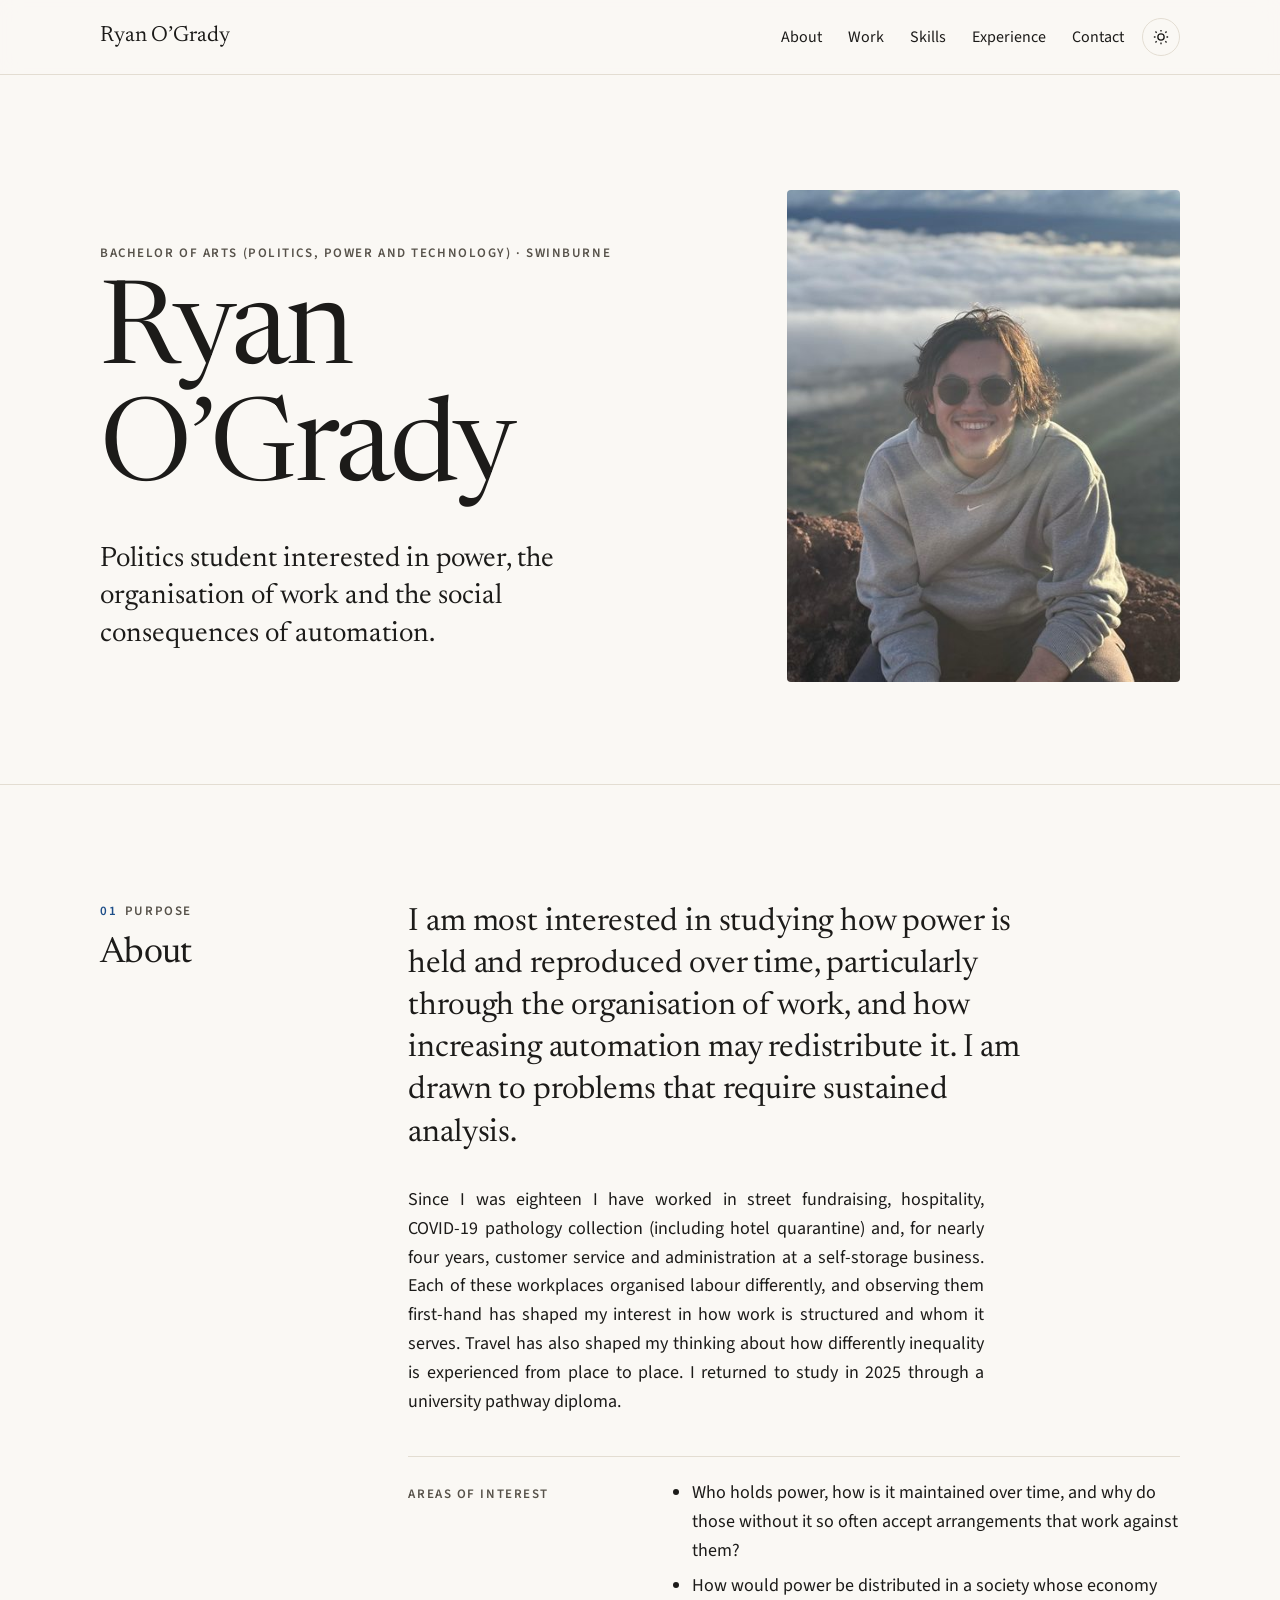
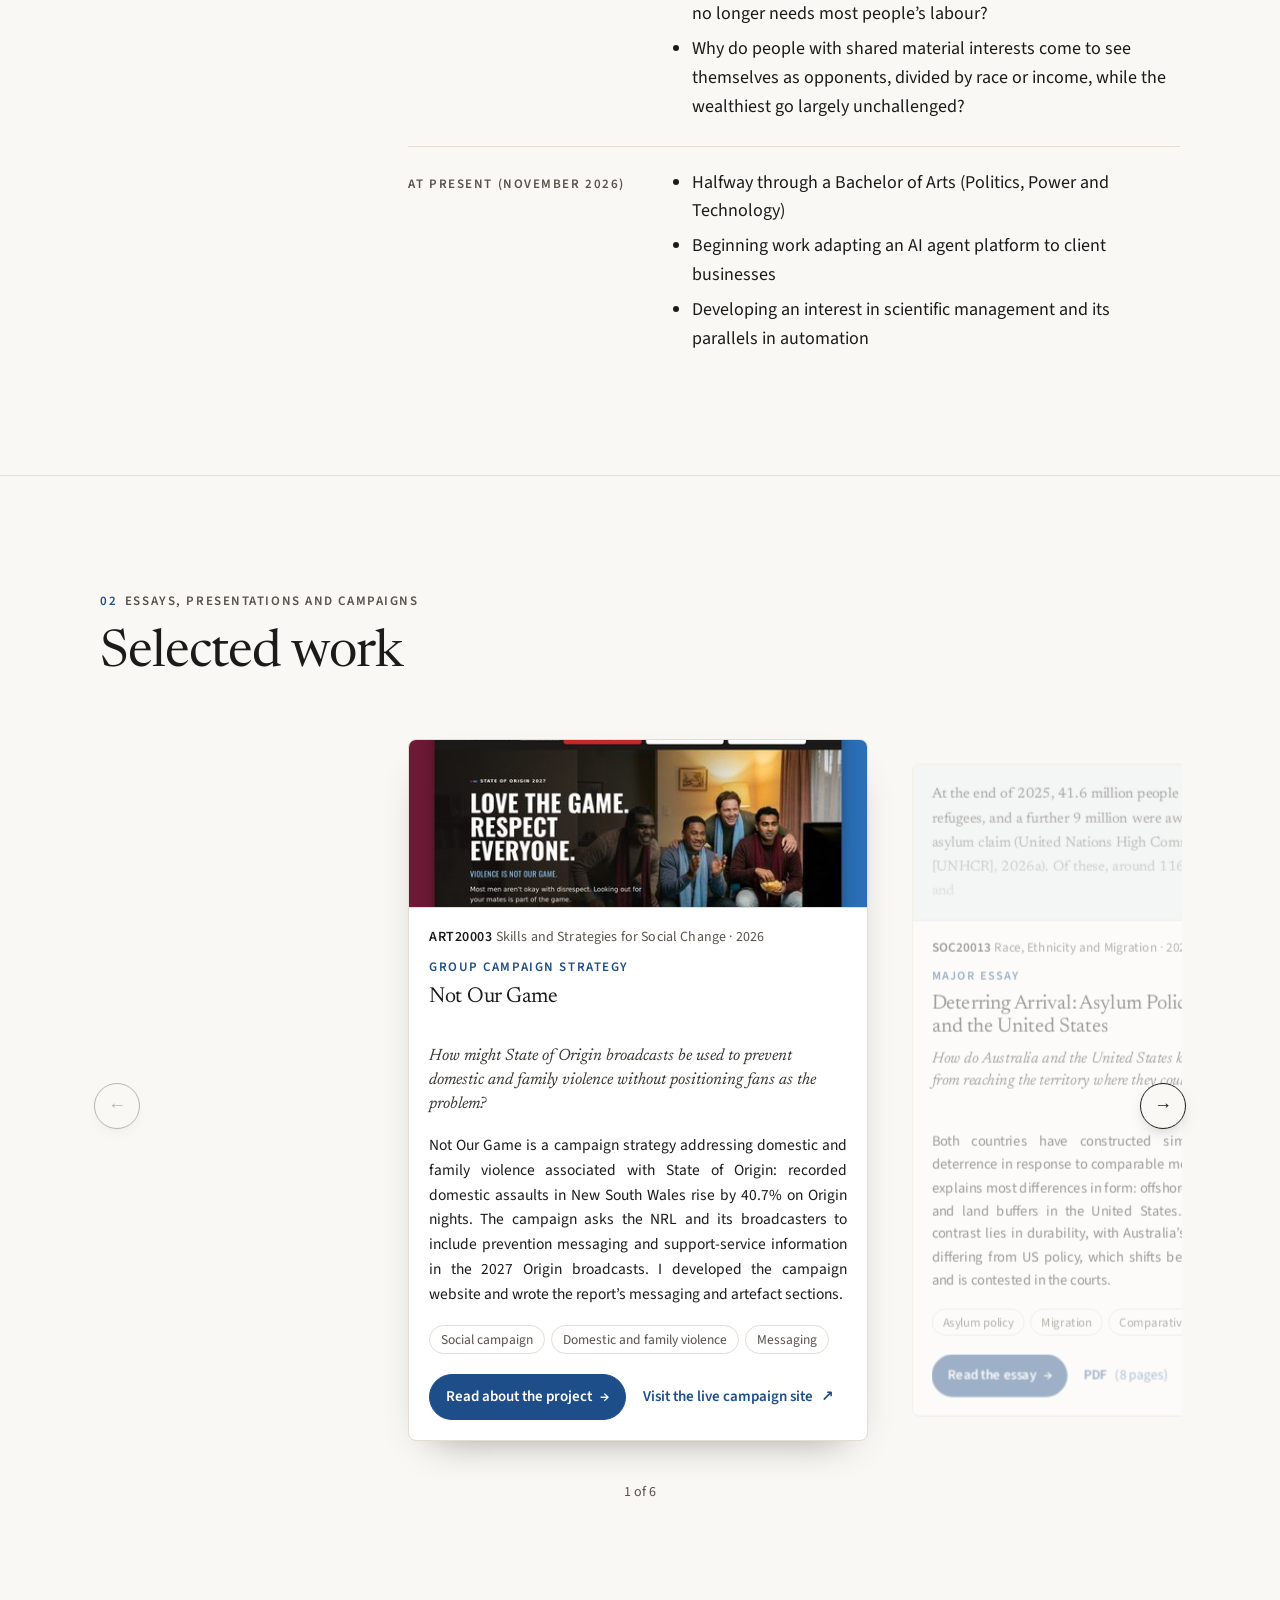
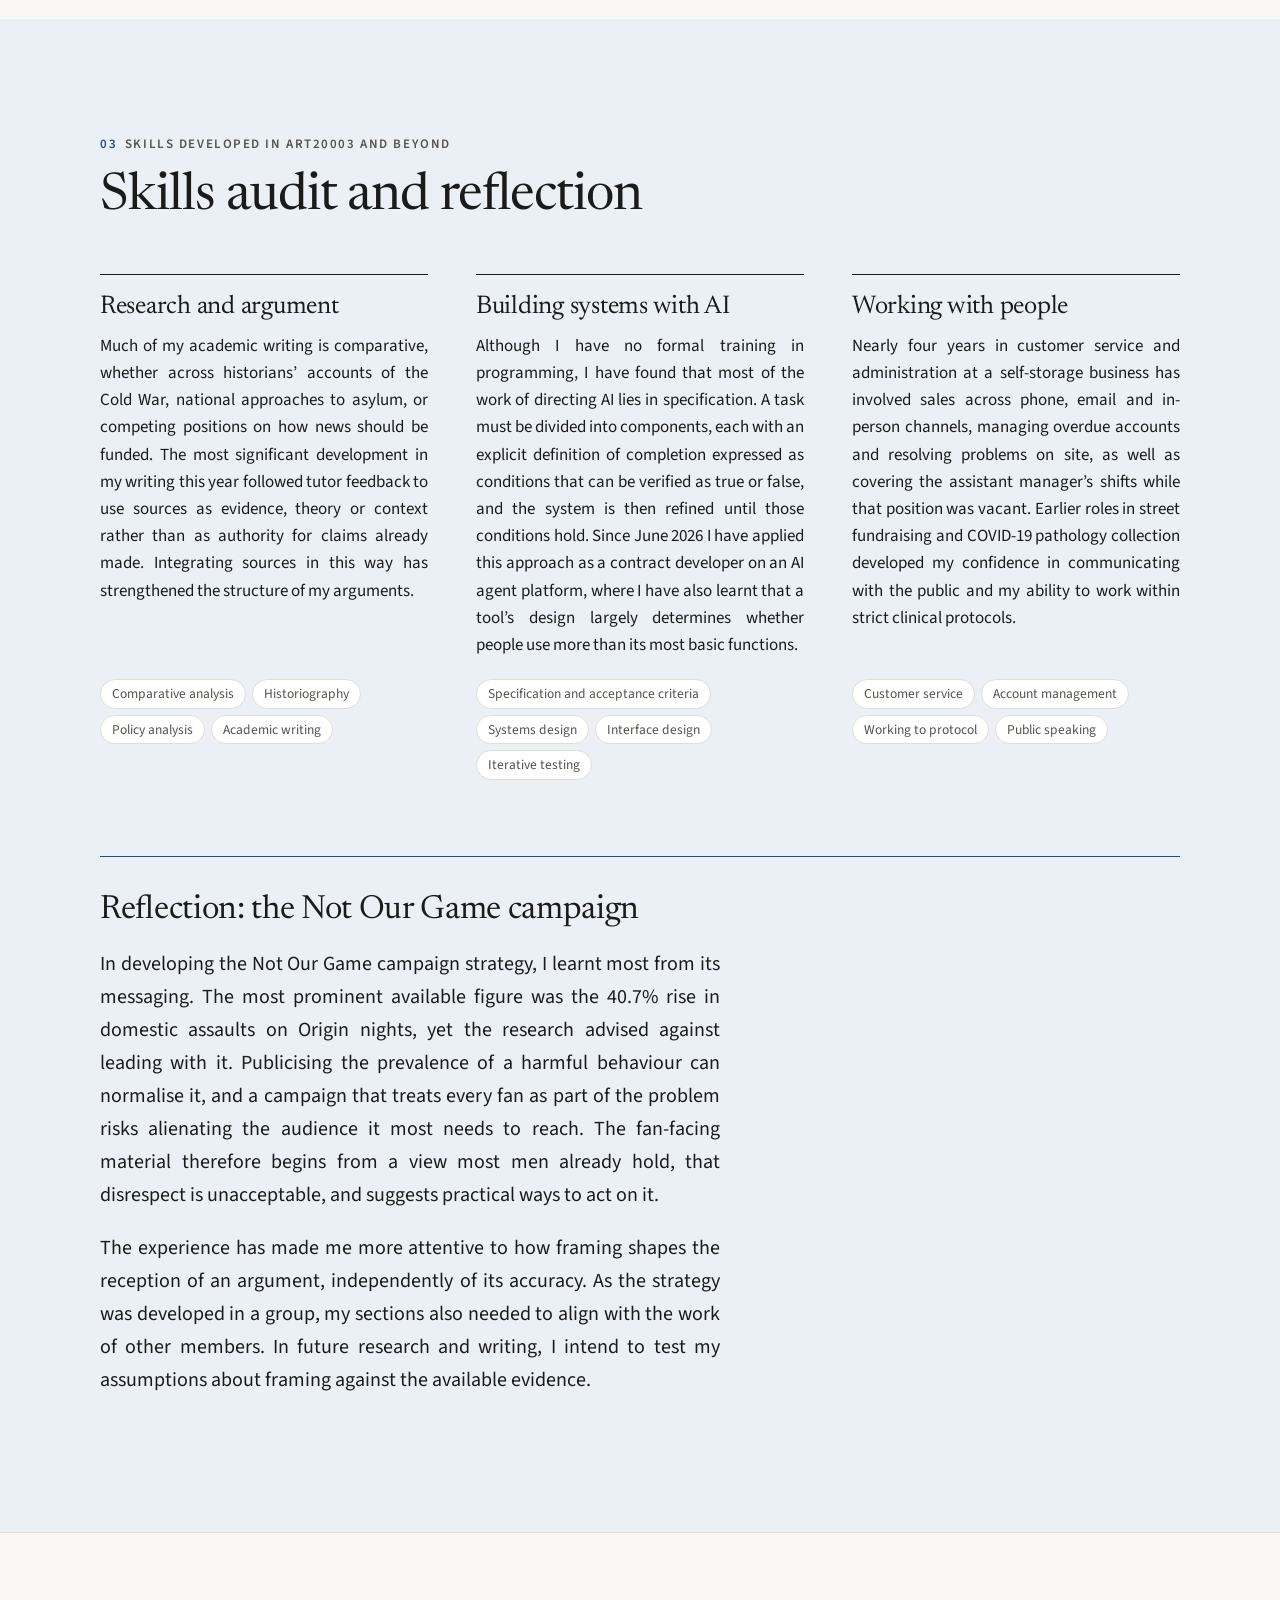
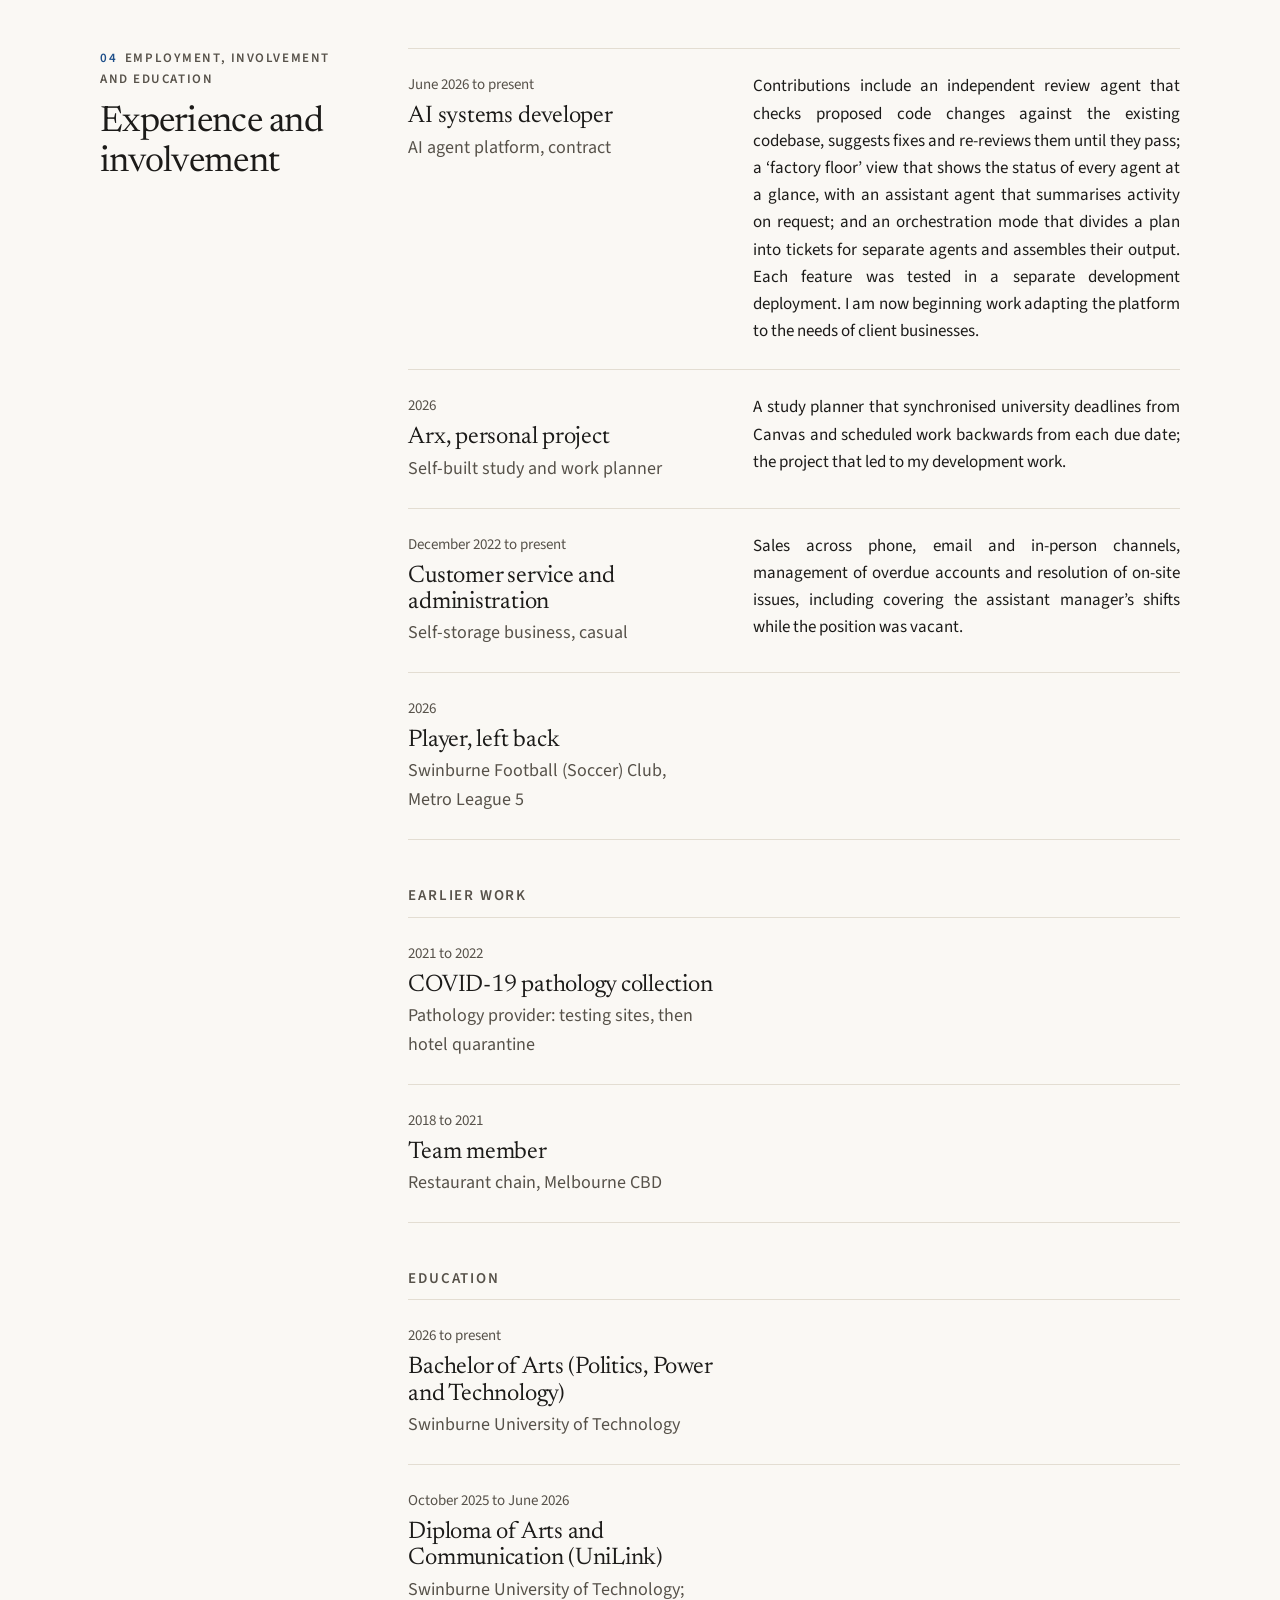
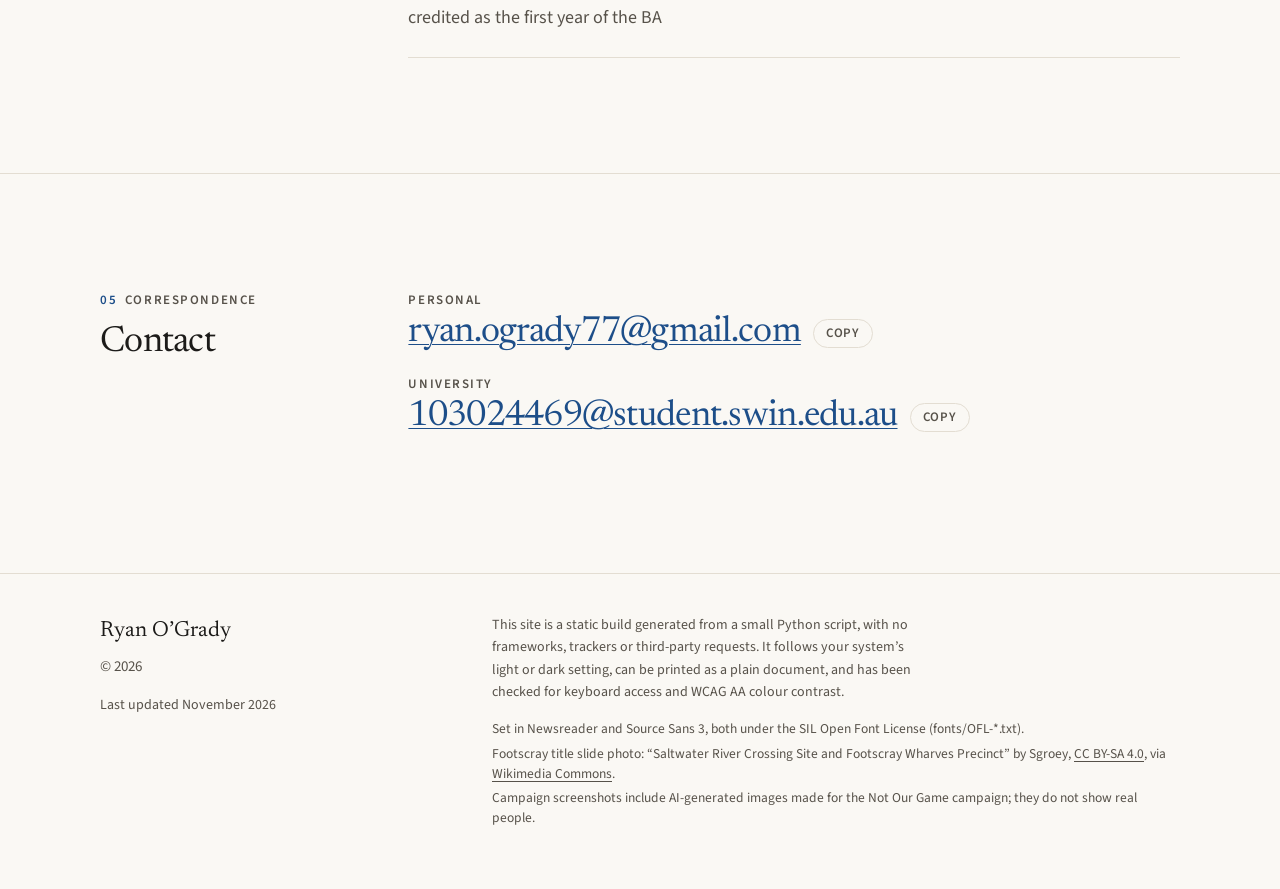
==== commit 41c9a2cb: "Not Our Game first; Technological Progress summary rewritten and moved to fifth; card summaries just" ====
--- a/site/index.html
+++ b/site/index.html
@@ -1 +1 @@
-<!doctype html><html lang="en-AU"><head><meta charset="utf-8"><meta name="viewport" content="width=device-width, initial-scale=1"><title>Ryan O’Grady | Bachelor of Arts (Politics, Power and Technology), Swinburne</title><meta name="description" content="Portfolio of Ryan O’Grady, Bachelor of Arts student majoring in Politics, Power and Technology at Swinburne University of Technology."><meta name="theme-color" content="#faf8f4"><meta property="og:type" content="website"><meta property="og:title" content="Ryan O’Grady | Bachelor of Arts (Politics, Power and Technology), Swinburne"><meta property="og:description" content="Portfolio of Ryan O’Grady, Bachelor of Arts student majoring in Politics, Power and Technology at Swinburne University of Technology."><meta property="og:url" content="https://ryanoogrady.netlify.app/"><meta property="og:image" content="https://ryanoogrady.netlify.app/og.jpg"><meta property="og:image:width" content="1200"><meta property="og:image:height" content="630"><meta property="og:image:alt" content="Ryan O’Grady: Bachelor of Arts (Politics, Power and Technology) · Swinburne"><meta name="twitter:card" content="summary_large_image"><link rel="icon" href="favicon.svg" type="image/svg+xml"><link rel="preload" href="fonts/newsreader.woff2" as="font" type="font/woff2" crossorigin><link rel="preload" href="fonts/source-sans-3.woff2" as="font" type="font/woff2" crossorigin><link rel="stylesheet" href="style.css?v=7afdd01bdb"><script>try{var t=localStorage.getItem("theme");if(t)document.documentElement.dataset.theme=t}catch(e){}</script><script src="site.js?v=7afdd01bdb" defer></script></head><body><a class="skip" href="#main">Skip to content</a><header class="site-head" id="top"><div class="wrap"><a class="brand" href="#top">Ryan O’Grady</a><div class="head-tools"><nav class="nav" aria-label="Main"><ul><li><a href="#about">About</a></li><li><a href="#work">Work</a></li><li><a href="#skills">Skills</a></li><li><a href="#experience">Experience</a></li><li><a href="#contact">Contact</a></li></ul></nav><button class="theme-toggle" type="button" aria-label="Switch to dark theme" hidden><svg class="sun" viewBox="0 0 24 24" fill="none" stroke="currentColor" stroke-width="1.8" aria-hidden="true"><circle cx="12" cy="12" r="4.2"/><path d="M12 2.5v2.2M12 19.3v2.2M4.6 4.6l1.6 1.6M17.8 17.8l1.6 1.6M2.5 12h2.2M19.3 12h2.2M4.6 19.4l1.6-1.6M17.8 6.2l1.6-1.6"/></svg><svg class="moon" viewBox="0 0 24 24" fill="none" stroke="currentColor" stroke-width="1.8" aria-hidden="true"><path d="M20 14.6A8.5 8.5 0 0 1 9.4 4a8.5 8.5 0 1 0 10.6 10.6z"/></svg></button></div></div><div class="progress" aria-hidden="true"></div></header><main id="main"><section class="hero" aria-labelledby="name"><div class="wrap"><div><p class="kicker">Bachelor of Arts (Politics, Power and Technology) · Swinburne</p><h1 id="name">Ryan O’Grady</h1><div class="descriptor"><p>Politics student interested in power, the organisation of work and the social consequences of automation.</p></div></div><figure class="portrait"><img src="images/ryan-portrait-900.jpg" srcset="images/ryan-portrait-450.jpg 450w, images/ryan-portrait-900.jpg 900w" sizes="(max-width:900px) 340px, 33vw" width="900" height="1125" alt="Ryan sitting on a rocky summit above a layer of cloud, smiling." fetchpriority="high" decoding="async"></figure></div></section><section class="sec" id="about" aria-labelledby="about-h"><div class="wrap sec-grid"><div class="sec-label"><p class="kicker"><span class="num">01</span>Purpose</p><h2 id="about-h">About</h2></div><div><p class="lede">I am most interested in studying how power is held and reproduced over time, particularly through the organisation of work, and how increasing automation may redistribute it. I am drawn to problems that require sustained analysis.</p><div class="measure" style="margin-top:28px"><p>Since I was eighteen I have worked in street fundraising, hospitality, <span class="nowrap">COVID-19</span> pathology collection (including hotel quarantine) and, for nearly four years, customer service and administration at a self-storage business. Each of these workplaces organised labour differently, and observing them first-hand has shaped my interest in how work is structured and whom it serves. Travel has also shaped my thinking about how differently inequality is experienced from place to place. I returned to study in 2025 through a university pathway diploma.</p></div><div class="exploring"><p class="kicker">Areas of interest</p><div><ul class="points"><li>Who holds power, how is it maintained over time, and why do those without it so often accept arrangements that work against them?</li><li>How would power be distributed in a society whose economy no longer needs most people’s labour?</li><li>Why do people with shared material interests come to see themselves as opponents, divided by race or income, while the wealthiest go largely unchallenged?</li></ul></div></div><div class="exploring"><p class="kicker">At present (November 2026)</p><div><ul class="points"><li>Halfway through a Bachelor of Arts (Politics, Power and Technology)</li><li>Beginning work adapting an AI agent platform to client businesses</li><li>Developing an interest in scientific management and its parallels in automation</li></ul></div></div></div></div></section><section class="sec" id="work" aria-labelledby="work-h"><div class="wrap"><div class="work-head"><div><p class="kicker"><span class="num">02</span>Essays, presentations and campaigns</p><h2 id="work-h">Selected work</h2></div></div><div class="rail-wrap"><button class="rail-btn prev" type="button" aria-label="Previous piece of work" hidden><span aria-hidden="true">&larr;</span></button><div class="rail" role="region" aria-roledescription="carousel" aria-label="Selected work" tabindex="0"><article class="card" aria-roledescription="slide" aria-label="1 of 6"><div class="media"><div class="page-preview"><p>Technological progress has a marked impact on power in society. This is not determined by the technology itself; the effects of progress on power are based on the social environment that technology emerges into. Mokyr (1990) defines technological progress as</p></div></div><div class="card-body"><p class="unit"><b>PHI10009</b> Introduction to Power in the Digital Age <span aria-hidden="true">&middot;</span> 2026</p><h3><span class="type">Major essay</span><a class="card-link" href="essay-technological-progress-and-power.html">Technological Progress and Power</a></h3><div class="card-q"><p class="topic">Does technological progress distribute power or concentrate it?</p></div><div class="card-summary"><p>Whether progress distributes or concentrates power depends less on the technology than on the social and institutional frameworks into which it emerges. Drawing on Lukes and Clegg, I trace how platform monopolies and a research agenda tilted towards labour-replacing automation concentrate power, and how policy intervention could distribute its gains more widely.</p></div><ul class="tags" aria-label="Topics"><li>Power</li><li>Automation</li><li>Platform monopolies</li></ul><div class="card-actions"><p class="actions"><a class="btn solid" href="essay-technological-progress-and-power.html">Read the essay <span class="arr" aria-hidden="true">&rarr;</span></a><a class="btn" href="files/ryan-ogrady-technological-progress-and-power.pdf">PDF <span class="btn-note">(5 pages)</span></a></p></div></div></article><article class="card" aria-roledescription="slide" aria-label="2 of 6"><div class="media"><img src="images/campaign-home-desktop-960.jpg" srcset="images/campaign-home-desktop-480.jpg 480w, images/campaign-home-desktop-960.jpg 960w" sizes="(max-width:700px) 92vw, 400px" width="960" height="533" alt="Home page of the Not Our Game campaign website, headed ‘Love the game. Respect everyone.’ over an AI-generated image of four fans watching a game at home." loading="lazy" decoding="async"></div><div class="card-body"><p class="unit"><b>ART20003</b> Skills and Strategies for Social Change <span aria-hidden="true">&middot;</span> 2026</p><h3><span class="type">Group campaign strategy</span><a class="card-link" href="not-our-game.html">Not Our Game</a></h3><div class="card-q"><p class="topic">How might State of Origin broadcasts be used to prevent domestic and family violence without positioning fans as the problem?</p></div><div class="card-summary"><p>Not Our Game is a campaign strategy addressing domestic and family violence associated with State of Origin: recorded domestic assaults in New South Wales rise by 40.7% on Origin nights. The campaign asks the NRL and its broadcasters to include prevention messaging and support-service information in the 2027 Origin broadcasts. I developed the campaign website and wrote the report’s messaging and artefact sections.</p></div><ul class="tags" aria-label="Topics"><li>Social campaign</li><li>Domestic and family violence</li><li>Messaging</li></ul><div class="card-actions"><p class="actions"><a class="btn" href="not-our-game.html">Read about the project <span class="arr" aria-hidden="true">&rarr;</span></a><a class="btn" href="https://not-our-game.netlify.app">Visit the live campaign site <span class="arr" aria-hidden="true">&#8599;</span></a></p></div></div></article><article class="card" aria-roledescription="slide" aria-label="3 of 6"><div class="media"><div class="page-preview"><p>At the end of 2025, 41.6 million people worldwide were refugees, and a further 9 million were awaiting a decision on an asylum claim (United Nations High Commissioner for Refugees [UNHCR], 2026a). Of these, around 116,000 were in Australia and</p></div></div><div class="card-body"><p class="unit"><b>SOC20013</b> Race, Ethnicity and Migration <span aria-hidden="true">&middot;</span> 2026</p><h3><span class="type">Major essay</span><a class="card-link" href="essay-deterring-arrival.html">Deterring Arrival: Asylum Policy in Australia and the United States</a></h3><div class="card-q"><p class="topic">How do Australia and the United States keep asylum seekers from reaching the territory where they could claim protection?</p></div><div class="card-summary"><p>Both countries have constructed similar architectures of deterrence in response to comparable moral panics. Geography explains most differences in form: offshore detention in Australia and land buffers in the United States. The more significant contrast lies in durability, with Australia’s bipartisan consensus differing from US policy, which shifts between administrations and is contested in the courts.</p></div><ul class="tags" aria-label="Topics"><li>Asylum policy</li><li>Migration</li><li>Comparative policy</li></ul><div class="card-actions"><p class="actions"><a class="btn solid" href="essay-deterring-arrival.html">Read the essay <span class="arr" aria-hidden="true">&rarr;</span></a><a class="btn" href="files/ryan-ogrady-deterring-arrival-asylum-policy.pdf">PDF <span class="btn-note">(8 pages)</span></a></p></div></div></article><article class="card" aria-roledescription="slide" aria-label="4 of 6"><div class="media"><div class="page-preview"><p>In June 2015, Prime Minister Tony Abbott asked the ABC "whose side are you on?" after its program Q&amp;A allowed a former terrorism suspect to ask a question from the studio audience (Davidson, 2015, para. 3). The question implies that</p></div></div><div class="card-body"><p class="unit"><b>HIS10006</b> Propaganda: A History of Media and Politics <span aria-hidden="true">&middot;</span> 2026</p><h3><span class="type">Major essay</span><a class="card-link" href="essay-insulating-news.html">Insulating News from the Market and the State</a></h3><div class="card-q"><p class="topic">Should news and information, as public goods, be quarantined from the commercial market, and would that make them independent?</p></div><div class="card-summary"><p>I argue that news is only partly a public good, and that quarantining it from the market would not secure its independence. Cases from the Chicago press in 1918 to Poland’s public broadcaster in 2021 suggest that removing the market leaves control with the state. News should instead be insulated from both, through regulatory protection and secure funding.</p></div><ul class="tags" aria-label="Topics"><li>Media policy</li><li>Public goods</li><li>Public broadcasting</li></ul><div class="card-actions"><p class="actions"><a class="btn solid" href="essay-insulating-news.html">Read the essay <span class="arr" aria-hidden="true">&rarr;</span></a><a class="btn" href="files/ryan-ogrady-insulating-news.pdf">PDF <span class="btn-note">(7 pages)</span></a></p></div></div></article><article class="card" aria-roledescription="slide" aria-label="5 of 6"><div class="media fit"><img src="images/footscray-final-p1-960.jpg" srcset="images/footscray-final-p1-480.jpg 480w, images/footscray-final-p1-960.jpg 960w" sizes="(max-width:700px) 92vw, 400px" width="960" height="540" alt="Title slide, ‘Migrant Settlement and Gentrification in Footscray’, over a photo of apartment towers beside the river at Footscray." loading="lazy" decoding="async"></div><div class="card-body"><p class="unit"><b>SOC20013</b> Race, Ethnicity and Migration <span aria-hidden="true">&middot;</span> 2026</p><h3><span class="type">Tutorial presentation</span><a class="card-link" href="files/ryan-ogrady-footscray-presentation-slides.pdf">Migrant Settlement and Gentrification in Footscray</a></h3><div class="card-q"><p class="topic">What happens to a migrant gateway suburb when urban renewal and gentrification arrive?</p></div><div class="card-summary"><p>Footscray has served as a gateway suburb for successive waves of migrants, but government-led renewal and rents rising faster than in the outer west are eroding that role; the Ethiopian and Somali communities now live mostly in Wyndham, Brimbank and Hume. I recommend affordable housing beyond key workers, secure leases for migrant traders and settlement services where new arrivals now live.</p></div><ul class="tags" aria-label="Topics"><li>Migration</li><li>Housing</li><li>Urban renewal</li><li>Melbourne</li></ul><div class="card-actions"><p class="actions"><a class="btn" href="files/ryan-ogrady-footscray-presentation-slides.pdf">View the slides <span class="btn-note">(PDF, 14 pages)</span></a></p></div></div></article><article class="card" aria-roledescription="slide" aria-label="6 of 6"><div class="media"><div class="page-preview"><p>For more than forty years after the Second World War, the United States and the Soviet Union were locked in the Cold War, a struggle described by Hobsbawm (1995) as “a Third World War, though a very peculiar one” (p.</p></div></div><div class="card-body"><p class="unit"><b>HIS10003</b> Global History <span aria-hidden="true">&middot;</span> 2026</p><h3><span class="type">Term essay</span><a class="card-link" href="essay-cold-war.html">Three vantage points of the Cold War: Hobsbawm, Gaddis, and Jervis</a></h3><div class="card-q"><p class="topic">Why do three major accounts of the Cold War, written before, shortly after and a decade after the Soviet collapse, reach different conclusions?</p></div><div class="card-summary"><p>The period in which Hobsbawm, Gaddis and Jervis each wrote, the information available to them and their theoretical frameworks all shaped their accounts. They largely agree on the observable features of the conflict, diverge on what drove the superpower rivalry, and converge, by different routes, on the Soviet role in ending it.</p></div><ul class="tags" aria-label="Topics"><li>Cold War</li><li>International relations</li><li>Historiography</li></ul><div class="card-actions"><p class="actions"><a class="btn solid" href="essay-cold-war.html">Read the essay <span class="arr" aria-hidden="true">&rarr;</span></a><a class="btn" href="files/ryan-ogrady-cold-war-three-vantage-points.pdf">PDF <span class="btn-note">(7 pages)</span></a></p></div></div></article></div><button class="rail-btn next" type="button" aria-label="Next piece of work" hidden><span aria-hidden="true">&rarr;</span></button></div><p class="rail-count" aria-live="polite" hidden>1 of 6</p></div></section><section class="sec skills" id="skills" aria-labelledby="skills-h"><div class="wrap"><p class="kicker"><span class="num">03</span>Skills developed in ART20003 and beyond</p><h2 id="skills-h">Skills audit and reflection</h2><div class="skill-groups"><article class="skill-group"><h3>Research and argument</h3><div class="skill-text"><p>Much of my academic writing is comparative, whether across historians’ accounts of the Cold War, national approaches to asylum, or competing positions on how news should be funded. The most significant development in my writing this year followed tutor feedback to use sources as evidence, theory or context rather than as authority for claims already made. Integrating sources in this way has strengthened the structure of my arguments.</p></div><ul class="tags" aria-label="Skills"><li>Comparative analysis</li><li>Historiography</li><li>Policy analysis</li><li>Academic writing</li></ul></article><article class="skill-group"><h3>Building systems with AI</h3><div class="skill-text"><p>Although I have no formal training in programming, I have found that most of the work of directing AI lies in specification. A task must be divided into components, each with an explicit definition of completion expressed as conditions that can be verified as true or false, and the system is then refined until those conditions hold. Since June 2026 I have applied this approach as a contract developer on an AI agent platform, where I have also learnt that a tool’s design largely determines whether people use more than its most basic functions.</p></div><ul class="tags" aria-label="Skills"><li>Specification and acceptance criteria</li><li>Systems design</li><li>Interface design</li><li>Iterative testing</li></ul></article><article class="skill-group"><h3>Working with people</h3><div class="skill-text"><p>Nearly four years in customer service and administration at a self-storage business has involved sales across phone, email and in-person channels, managing overdue accounts and resolving problems on site, as well as covering the assistant manager’s shifts while that position was vacant. Earlier roles in street fundraising and <span class="nowrap">COVID-19</span> pathology collection developed my confidence in communicating with the public and my ability to work within strict clinical protocols.</p></div><ul class="tags" aria-label="Skills"><li>Customer service</li><li>Account management</li><li>Working to protocol</li><li>Public speaking</li></ul></article></div><div class="skills-body"><div class="audit"><h3 class="reflect-h">Reflection: the Not Our Game campaign</h3><p>In developing the Not Our Game campaign strategy, I learnt most from its messaging. The most prominent available figure was the 40.7% rise in domestic assaults on Origin nights, yet the research advised against leading with it. Publicising the prevalence of a harmful behaviour can normalise it, and a campaign that treats every fan as part of the problem risks alienating the audience it most needs to reach. The fan-facing material therefore begins from a view most men already hold, that disrespect is unacceptable, and suggests practical ways to act on it.</p><p>The experience has made me more attentive to how framing shapes the reception of an argument, independently of its accuracy. As the strategy was developed in a group, my sections also needed to align with the work of other members. In future research and writing, I intend to test my assumptions about framing against the available evidence.</p></div><div></div></div></div></section><section class="sec" id="experience" aria-labelledby="xp-h"><div class="wrap sec-grid"><div class="sec-label"><p class="kicker"><span class="num">04</span>Employment, involvement and education</p><h2 id="xp-h">Experience and involvement</h2></div><div><ul class="xp"><li><div class="dates">June 2026 to present</div><div><h3>AI systems developer</h3><p class="org">AI agent platform, contract</p></div><div class="text"><p>Contributions include an independent review agent that checks proposed code changes against the existing codebase, suggests fixes and re-reviews them until they pass; a ‘factory floor’ view that shows the status of every agent at a glance, with an assistant agent that summarises activity on request; and an orchestration mode that divides a plan into tickets for separate agents and assembles their output. Each feature was tested in a separate development deployment. I am now beginning work adapting the platform to the needs of client businesses.</p></div></li><li><div class="dates">2026</div><div><h3>Arx, personal project</h3><p class="org">Self-built study and work planner</p></div><div class="text"><p>A study planner that synchronised university deadlines from Canvas and scheduled work backwards from each due date; the project that led to my development work.</p></div></li><li><div class="dates">December 2022 to present</div><div><h3>Customer service and administration</h3><p class="org">Self-storage business, casual</p></div><div class="text"><p>Sales across phone, email and in-person channels, management of overdue accounts and resolution of on-site issues, including covering the assistant manager’s shifts while the position was vacant.</p></div></li><li><div class="dates">2026</div><div><h3>Player, left back</h3><p class="org">Swinburne Football (Soccer) Club, Metro League 5</p></div><div class="text"></div></li></ul><h3 class="xp-sub">Earlier work</h3><ul class="xp"><li><div class="dates">2021 to 2022</div><div><h3>COVID-19 pathology collection</h3><p class="org">Pathology provider: testing sites, then hotel quarantine</p></div><div class="text"></div></li><li><div class="dates">2018 to 2021</div><div><h3>Team member</h3><p class="org">Restaurant chain, Melbourne CBD</p></div><div class="text"></div></li></ul><h3 class="xp-sub">Education</h3><ul class="xp"><li><div class="dates">2026 to present</div><div><h3>Bachelor of Arts (Politics, Power and Technology)</h3><p class="org">Swinburne University of Technology</p></div><div class="text"></div></li><li><div class="dates">October 2025 to June 2026</div><div><h3>Diploma of Arts and Communication (UniLink)</h3><p class="org">Swinburne University of Technology; credited as the first year of the BA</p></div><div class="text"></div></li></ul></div></div></section><section class="sec contact" id="contact" aria-labelledby="contact-h"><div class="wrap sec-grid"><div class="sec-label"><p class="kicker"><span class="num">05</span>Correspondence</p><h2 id="contact-h">Contact</h2></div><div><div class="emails"><p class="email-row"><span class="email-label">Personal</span><span class="email-line"><a class="big" href="mailto:ryan.ogrady77@gmail.com">ryan.ogrady77@gmail.com</a><button class="copy" type="button" data-copy="ryan.ogrady77@gmail.com" aria-label="Copy personal email address" hidden>Copy</button></span></p><p class="email-row"><span class="email-label">University</span><span class="email-line"><a class="big" href="mailto:103024469@student.swin.edu.au">103024469@student.swin.edu.au</a><button class="copy" type="button" data-copy="103024469@student.swin.edu.au" aria-label="Copy university email address" hidden>Copy</button></span></p><span class="sr-only" aria-live="polite" id="live"></span></div></div></div></section></main><footer class="site-foot"><div class="wrap"><div><p class="name">Ryan O’Grady</p><p>&copy; 2026</p><p class="updated">Last updated November 2026</p></div><div><p class="colophon">This site is a static build generated from a small Python script, with no frameworks, trackers or third-party requests. It follows your system’s light or dark setting, can be printed as a plain document, and has been checked for keyboard access and WCAG AA colour contrast.</p><ul class="credits"><li>Set in Newsreader and Source Sans 3, both under the SIL Open Font License (fonts/OFL-*.txt).</li><li>Footscray title slide photo: “Saltwater River Crossing Site and Footscray Wharves Precinct” by Sgroey, <a href="https://creativecommons.org/licenses/by-sa/4.0/">CC BY-SA 4.0</a>, via <a href="https://commons.wikimedia.org/wiki/File:Saltwater_River_Crossing_Site_and_Footscray_Wharves_Precinct.jpg">Wikimedia Commons</a>.</li><li>Campaign screenshots include AI-generated images made for the Not Our Game campaign; they do not show real people.</li></ul></div></div></footer></body></html>+<!doctype html><html lang="en-AU"><head><meta charset="utf-8"><meta name="viewport" content="width=device-width, initial-scale=1"><title>Ryan O’Grady | Bachelor of Arts (Politics, Power and Technology), Swinburne</title><meta name="description" content="Portfolio of Ryan O’Grady, Bachelor of Arts student majoring in Politics, Power and Technology at Swinburne University of Technology."><meta name="theme-color" content="#faf8f4"><meta property="og:type" content="website"><meta property="og:title" content="Ryan O’Grady | Bachelor of Arts (Politics, Power and Technology), Swinburne"><meta property="og:description" content="Portfolio of Ryan O’Grady, Bachelor of Arts student majoring in Politics, Power and Technology at Swinburne University of Technology."><meta property="og:url" content="https://ryanoogrady.netlify.app/"><meta property="og:image" content="https://ryanoogrady.netlify.app/og.jpg"><meta property="og:image:width" content="1200"><meta property="og:image:height" content="630"><meta property="og:image:alt" content="Ryan O’Grady: Bachelor of Arts (Politics, Power and Technology) · Swinburne"><meta name="twitter:card" content="summary_large_image"><link rel="icon" href="favicon.svg" type="image/svg+xml"><link rel="preload" href="fonts/newsreader.woff2" as="font" type="font/woff2" crossorigin><link rel="preload" href="fonts/source-sans-3.woff2" as="font" type="font/woff2" crossorigin><link rel="stylesheet" href="style.css?v=990493a196"><script>try{var t=localStorage.getItem("theme");if(t)document.documentElement.dataset.theme=t}catch(e){}</script><script src="site.js?v=990493a196" defer></script></head><body><a class="skip" href="#main">Skip to content</a><header class="site-head" id="top"><div class="wrap"><a class="brand" href="#top">Ryan O’Grady</a><div class="head-tools"><nav class="nav" aria-label="Main"><ul><li><a href="#about">About</a></li><li><a href="#work">Work</a></li><li><a href="#skills">Skills</a></li><li><a href="#experience">Experience</a></li><li><a href="#contact">Contact</a></li></ul></nav><button class="theme-toggle" type="button" aria-label="Switch to dark theme" hidden><svg class="sun" viewBox="0 0 24 24" fill="none" stroke="currentColor" stroke-width="1.8" aria-hidden="true"><circle cx="12" cy="12" r="4.2"/><path d="M12 2.5v2.2M12 19.3v2.2M4.6 4.6l1.6 1.6M17.8 17.8l1.6 1.6M2.5 12h2.2M19.3 12h2.2M4.6 19.4l1.6-1.6M17.8 6.2l1.6-1.6"/></svg><svg class="moon" viewBox="0 0 24 24" fill="none" stroke="currentColor" stroke-width="1.8" aria-hidden="true"><path d="M20 14.6A8.5 8.5 0 0 1 9.4 4a8.5 8.5 0 1 0 10.6 10.6z"/></svg></button></div></div><div class="progress" aria-hidden="true"></div></header><main id="main"><section class="hero" aria-labelledby="name"><div class="wrap"><div><p class="kicker">Bachelor of Arts (Politics, Power and Technology) · Swinburne</p><h1 id="name">Ryan O’Grady</h1><div class="descriptor"><p>Politics student interested in power, the organisation of work and the social consequences of automation.</p></div></div><figure class="portrait"><img src="images/ryan-portrait-900.jpg" srcset="images/ryan-portrait-450.jpg 450w, images/ryan-portrait-900.jpg 900w" sizes="(max-width:900px) 340px, 33vw" width="900" height="1125" alt="Ryan sitting on a rocky summit above a layer of cloud, smiling." fetchpriority="high" decoding="async"></figure></div></section><section class="sec" id="about" aria-labelledby="about-h"><div class="wrap sec-grid"><div class="sec-label"><p class="kicker"><span class="num">01</span>Purpose</p><h2 id="about-h">About</h2></div><div><p class="lede">I am most interested in studying how power is held and reproduced over time, particularly through the organisation of work, and how increasing automation may redistribute it. I am drawn to problems that require sustained analysis.</p><div class="measure" style="margin-top:28px"><p>Since I was eighteen I have worked in street fundraising, hospitality, <span class="nowrap">COVID-19</span> pathology collection (including hotel quarantine) and, for nearly four years, customer service and administration at a self-storage business. Each of these workplaces organised labour differently, and observing them first-hand has shaped my interest in how work is structured and whom it serves. Travel has also shaped my thinking about how differently inequality is experienced from place to place. I returned to study in 2025 through a university pathway diploma.</p></div><div class="exploring"><p class="kicker">Areas of interest</p><div><ul class="points"><li>Who holds power, how is it maintained over time, and why do those without it so often accept arrangements that work against them?</li><li>How would power be distributed in a society whose economy no longer needs most people’s labour?</li><li>Why do people with shared material interests come to see themselves as opponents, divided by race or income, while the wealthiest go largely unchallenged?</li></ul></div></div><div class="exploring"><p class="kicker">At present (November 2026)</p><div><ul class="points"><li>Halfway through a Bachelor of Arts (Politics, Power and Technology)</li><li>Beginning work adapting an AI agent platform to client businesses</li><li>Developing an interest in scientific management and its parallels in automation</li></ul></div></div></div></div></section><section class="sec" id="work" aria-labelledby="work-h"><div class="wrap"><div class="work-head"><div><p class="kicker"><span class="num">02</span>Essays, presentations and campaigns</p><h2 id="work-h">Selected work</h2></div></div><div class="rail-wrap"><button class="rail-btn prev" type="button" aria-label="Previous piece of work" hidden><span aria-hidden="true">&larr;</span></button><div class="rail" role="region" aria-roledescription="carousel" aria-label="Selected work" tabindex="0"><article class="card" aria-roledescription="slide" aria-label="1 of 6"><div class="media"><img src="images/campaign-home-desktop-960.jpg" srcset="images/campaign-home-desktop-480.jpg 480w, images/campaign-home-desktop-960.jpg 960w" sizes="(max-width:700px) 92vw, 400px" width="960" height="533" alt="Home page of the Not Our Game campaign website, headed ‘Love the game. Respect everyone.’ over an AI-generated image of four fans watching a game at home." loading="lazy" decoding="async"></div><div class="card-body"><p class="unit"><b>ART20003</b> Skills and Strategies for Social Change <span aria-hidden="true">&middot;</span> 2026</p><h3><span class="type">Group campaign strategy</span><a class="card-link" href="not-our-game.html">Not Our Game</a></h3><div class="card-q"><p class="topic">How might State of Origin broadcasts be used to prevent domestic and family violence without positioning fans as the problem?</p></div><div class="card-summary"><p>Not Our Game is a campaign strategy addressing domestic and family violence associated with State of Origin: recorded domestic assaults in New South Wales rise by 40.7% on Origin nights. The campaign asks the NRL and its broadcasters to include prevention messaging and support-service information in the 2027 Origin broadcasts. I developed the campaign website and wrote the report’s messaging and artefact sections.</p></div><ul class="tags" aria-label="Topics"><li>Social campaign</li><li>Domestic and family violence</li><li>Messaging</li></ul><div class="card-actions"><p class="actions"><a class="btn" href="not-our-game.html">Read about the project <span class="arr" aria-hidden="true">&rarr;</span></a><a class="btn" href="https://not-our-game.netlify.app">Visit the live campaign site <span class="arr" aria-hidden="true">&#8599;</span></a></p></div></div></article><article class="card" aria-roledescription="slide" aria-label="2 of 6"><div class="media"><div class="page-preview"><p>At the end of 2025, 41.6 million people worldwide were refugees, and a further 9 million were awaiting a decision on an asylum claim (United Nations High Commissioner for Refugees [UNHCR], 2026a). Of these, around 116,000 were in Australia and</p></div></div><div class="card-body"><p class="unit"><b>SOC20013</b> Race, Ethnicity and Migration <span aria-hidden="true">&middot;</span> 2026</p><h3><span class="type">Major essay</span><a class="card-link" href="essay-deterring-arrival.html">Deterring Arrival: Asylum Policy in Australia and the United States</a></h3><div class="card-q"><p class="topic">How do Australia and the United States keep asylum seekers from reaching the territory where they could claim protection?</p></div><div class="card-summary"><p>Both countries have constructed similar architectures of deterrence in response to comparable moral panics. Geography explains most differences in form: offshore detention in Australia and land buffers in the United States. The more significant contrast lies in durability, with Australia’s bipartisan consensus differing from US policy, which shifts between administrations and is contested in the courts.</p></div><ul class="tags" aria-label="Topics"><li>Asylum policy</li><li>Migration</li><li>Comparative policy</li></ul><div class="card-actions"><p class="actions"><a class="btn solid" href="essay-deterring-arrival.html">Read the essay <span class="arr" aria-hidden="true">&rarr;</span></a><a class="btn" href="files/ryan-ogrady-deterring-arrival-asylum-policy.pdf">PDF <span class="btn-note">(8 pages)</span></a></p></div></div></article><article class="card" aria-roledescription="slide" aria-label="3 of 6"><div class="media"><div class="page-preview"><p>In June 2015, Prime Minister Tony Abbott asked the ABC "whose side are you on?" after its program Q&amp;A allowed a former terrorism suspect to ask a question from the studio audience (Davidson, 2015, para. 3). The question implies that</p></div></div><div class="card-body"><p class="unit"><b>HIS10006</b> Propaganda: A History of Media and Politics <span aria-hidden="true">&middot;</span> 2026</p><h3><span class="type">Major essay</span><a class="card-link" href="essay-insulating-news.html">Insulating News from the Market and the State</a></h3><div class="card-q"><p class="topic">Should news and information, as public goods, be quarantined from the commercial market, and would that make them independent?</p></div><div class="card-summary"><p>I argue that news is only partly a public good, and that quarantining it from the market would not secure its independence. Cases from the Chicago press in 1918 to Poland’s public broadcaster in 2021 suggest that removing the market leaves control with the state. News should instead be insulated from both, through regulatory protection and secure funding.</p></div><ul class="tags" aria-label="Topics"><li>Media policy</li><li>Public goods</li><li>Public broadcasting</li></ul><div class="card-actions"><p class="actions"><a class="btn solid" href="essay-insulating-news.html">Read the essay <span class="arr" aria-hidden="true">&rarr;</span></a><a class="btn" href="files/ryan-ogrady-insulating-news.pdf">PDF <span class="btn-note">(7 pages)</span></a></p></div></div></article><article class="card" aria-roledescription="slide" aria-label="4 of 6"><div class="media fit"><img src="images/footscray-final-p1-960.jpg" srcset="images/footscray-final-p1-480.jpg 480w, images/footscray-final-p1-960.jpg 960w" sizes="(max-width:700px) 92vw, 400px" width="960" height="540" alt="Title slide, ‘Migrant Settlement and Gentrification in Footscray’, over a photo of apartment towers beside the river at Footscray." loading="lazy" decoding="async"></div><div class="card-body"><p class="unit"><b>SOC20013</b> Race, Ethnicity and Migration <span aria-hidden="true">&middot;</span> 2026</p><h3><span class="type">Tutorial presentation</span><a class="card-link" href="files/ryan-ogrady-footscray-presentation-slides.pdf">Migrant Settlement and Gentrification in Footscray</a></h3><div class="card-q"><p class="topic">What happens to a migrant gateway suburb when urban renewal and gentrification arrive?</p></div><div class="card-summary"><p>Footscray has served as a gateway suburb for successive waves of migrants, but government-led renewal and rents rising faster than in the outer west are eroding that role; the Ethiopian and Somali communities now live mostly in Wyndham, Brimbank and Hume. I recommend affordable housing beyond key workers, secure leases for migrant traders and settlement services where new arrivals now live.</p></div><ul class="tags" aria-label="Topics"><li>Migration</li><li>Housing</li><li>Urban renewal</li><li>Melbourne</li></ul><div class="card-actions"><p class="actions"><a class="btn" href="files/ryan-ogrady-footscray-presentation-slides.pdf">View the slides <span class="btn-note">(PDF, 14 pages)</span></a></p></div></div></article><article class="card" aria-roledescription="slide" aria-label="5 of 6"><div class="media"><div class="page-preview"><p>Technological progress has a marked impact on power in society. This is not determined by the technology itself; the effects of progress on power are based on the social environment that technology emerges into. Mokyr (1990) defines technological progress as</p></div></div><div class="card-body"><p class="unit"><b>PHI10009</b> Introduction to Power in the Digital Age <span aria-hidden="true">&middot;</span> 2026</p><h3><span class="type">Major essay</span><a class="card-link" href="essay-technological-progress-and-power.html">Technological Progress and Power</a></h3><div class="card-q"><p class="topic">Does technological progress distribute power or concentrate it?</p></div><div class="card-summary"><p>New technology can distribute power by widening access to knowledge, as the printing press did, but it has more often concentrated it. Platform monopolies create dependency, and the largest firms steer research towards labour-replacing automation. Drawing on Lukes and Clegg, I trace this to institutions rather than technology itself, and point to anti-trust law and Estonia’s digital reforms as remedies.</p></div><ul class="tags" aria-label="Topics"><li>Power</li><li>Automation</li><li>Platform monopolies</li></ul><div class="card-actions"><p class="actions"><a class="btn solid" href="essay-technological-progress-and-power.html">Read the essay <span class="arr" aria-hidden="true">&rarr;</span></a><a class="btn" href="files/ryan-ogrady-technological-progress-and-power.pdf">PDF <span class="btn-note">(5 pages)</span></a></p></div></div></article><article class="card" aria-roledescription="slide" aria-label="6 of 6"><div class="media"><div class="page-preview"><p>For more than forty years after the Second World War, the United States and the Soviet Union were locked in the Cold War, a struggle described by Hobsbawm (1995) as “a Third World War, though a very peculiar one” (p.</p></div></div><div class="card-body"><p class="unit"><b>HIS10003</b> Global History <span aria-hidden="true">&middot;</span> 2026</p><h3><span class="type">Term essay</span><a class="card-link" href="essay-cold-war.html">Three vantage points of the Cold War: Hobsbawm, Gaddis, and Jervis</a></h3><div class="card-q"><p class="topic">Why do three major accounts of the Cold War, written before, shortly after and a decade after the Soviet collapse, reach different conclusions?</p></div><div class="card-summary"><p>The period in which Hobsbawm, Gaddis and Jervis each wrote, the information available to them and their theoretical frameworks all shaped their accounts. They largely agree on the observable features of the conflict, diverge on what drove the superpower rivalry, and converge, by different routes, on the Soviet role in ending it.</p></div><ul class="tags" aria-label="Topics"><li>Cold War</li><li>International relations</li><li>Historiography</li></ul><div class="card-actions"><p class="actions"><a class="btn solid" href="essay-cold-war.html">Read the essay <span class="arr" aria-hidden="true">&rarr;</span></a><a class="btn" href="files/ryan-ogrady-cold-war-three-vantage-points.pdf">PDF <span class="btn-note">(7 pages)</span></a></p></div></div></article></div><button class="rail-btn next" type="button" aria-label="Next piece of work" hidden><span aria-hidden="true">&rarr;</span></button></div><p class="rail-count" aria-live="polite" hidden>1 of 6</p></div></section><section class="sec skills" id="skills" aria-labelledby="skills-h"><div class="wrap"><p class="kicker"><span class="num">03</span>Skills developed in ART20003 and beyond</p><h2 id="skills-h">Skills audit and reflection</h2><div class="skill-groups"><article class="skill-group"><h3>Research and argument</h3><div class="skill-text"><p>Much of my academic writing is comparative, whether across historians’ accounts of the Cold War, national approaches to asylum, or competing positions on how news should be funded. The most significant development in my writing this year followed tutor feedback to use sources as evidence, theory or context rather than as authority for claims already made. Integrating sources in this way has strengthened the structure of my arguments.</p></div><ul class="tags" aria-label="Skills"><li>Comparative analysis</li><li>Historiography</li><li>Policy analysis</li><li>Academic writing</li></ul></article><article class="skill-group"><h3>Building systems with AI</h3><div class="skill-text"><p>Although I have no formal training in programming, I have found that most of the work of directing AI lies in specification. A task must be divided into components, each with an explicit definition of completion expressed as conditions that can be verified as true or false, and the system is then refined until those conditions hold. Since June 2026 I have applied this approach as a contract developer on an AI agent platform, where I have also learnt that a tool’s design largely determines whether people use more than its most basic functions.</p></div><ul class="tags" aria-label="Skills"><li>Specification and acceptance criteria</li><li>Systems design</li><li>Interface design</li><li>Iterative testing</li></ul></article><article class="skill-group"><h3>Working with people</h3><div class="skill-text"><p>Nearly four years in customer service and administration at a self-storage business has involved sales across phone, email and in-person channels, managing overdue accounts and resolving problems on site, as well as covering the assistant manager’s shifts while that position was vacant. Earlier roles in street fundraising and <span class="nowrap">COVID-19</span> pathology collection developed my confidence in communicating with the public and my ability to work within strict clinical protocols.</p></div><ul class="tags" aria-label="Skills"><li>Customer service</li><li>Account management</li><li>Working to protocol</li><li>Public speaking</li></ul></article></div><div class="skills-body"><div class="audit"><h3 class="reflect-h">Reflection: the Not Our Game campaign</h3><p>In developing the Not Our Game campaign strategy, I learnt most from its messaging. The most prominent available figure was the 40.7% rise in domestic assaults on Origin nights, yet the research advised against leading with it. Publicising the prevalence of a harmful behaviour can normalise it, and a campaign that treats every fan as part of the problem risks alienating the audience it most needs to reach. The fan-facing material therefore begins from a view most men already hold, that disrespect is unacceptable, and suggests practical ways to act on it.</p><p>The experience has made me more attentive to how framing shapes the reception of an argument, independently of its accuracy. As the strategy was developed in a group, my sections also needed to align with the work of other members. In future research and writing, I intend to test my assumptions about framing against the available evidence.</p></div><div></div></div></div></section><section class="sec" id="experience" aria-labelledby="xp-h"><div class="wrap sec-grid"><div class="sec-label"><p class="kicker"><span class="num">04</span>Employment, involvement and education</p><h2 id="xp-h">Experience and involvement</h2></div><div><ul class="xp"><li><div class="dates">June 2026 to present</div><div><h3>AI systems developer</h3><p class="org">AI agent platform, contract</p></div><div class="text"><p>Contributions include an independent review agent that checks proposed code changes against the existing codebase, suggests fixes and re-reviews them until they pass; a ‘factory floor’ view that shows the status of every agent at a glance, with an assistant agent that summarises activity on request; and an orchestration mode that divides a plan into tickets for separate agents and assembles their output. Each feature was tested in a separate development deployment. I am now beginning work adapting the platform to the needs of client businesses.</p></div></li><li><div class="dates">2026</div><div><h3>Arx, personal project</h3><p class="org">Self-built study and work planner</p></div><div class="text"><p>A study planner that synchronised university deadlines from Canvas and scheduled work backwards from each due date; the project that led to my development work.</p></div></li><li><div class="dates">December 2022 to present</div><div><h3>Customer service and administration</h3><p class="org">Self-storage business, casual</p></div><div class="text"><p>Sales across phone, email and in-person channels, management of overdue accounts and resolution of on-site issues, including covering the assistant manager’s shifts while the position was vacant.</p></div></li><li><div class="dates">2026</div><div><h3>Player, left back</h3><p class="org">Swinburne Football (Soccer) Club, Metro League 5</p></div><div class="text"></div></li></ul><h3 class="xp-sub">Earlier work</h3><ul class="xp"><li><div class="dates">2021 to 2022</div><div><h3>COVID-19 pathology collection</h3><p class="org">Pathology provider: testing sites, then hotel quarantine</p></div><div class="text"></div></li><li><div class="dates">2018 to 2021</div><div><h3>Team member</h3><p class="org">Restaurant chain, Melbourne CBD</p></div><div class="text"></div></li></ul><h3 class="xp-sub">Education</h3><ul class="xp"><li><div class="dates">2026 to present</div><div><h3>Bachelor of Arts (Politics, Power and Technology)</h3><p class="org">Swinburne University of Technology</p></div><div class="text"></div></li><li><div class="dates">October 2025 to June 2026</div><div><h3>Diploma of Arts and Communication (UniLink)</h3><p class="org">Swinburne University of Technology; credited as the first year of the BA</p></div><div class="text"></div></li></ul></div></div></section><section class="sec contact" id="contact" aria-labelledby="contact-h"><div class="wrap sec-grid"><div class="sec-label"><p class="kicker"><span class="num">05</span>Correspondence</p><h2 id="contact-h">Contact</h2></div><div><div class="emails"><p class="email-row"><span class="email-label">Personal</span><span class="email-line"><a class="big" href="mailto:ryan.ogrady77@gmail.com">ryan.ogrady77@gmail.com</a><button class="copy" type="button" data-copy="ryan.ogrady77@gmail.com" aria-label="Copy personal email address" hidden>Copy</button></span></p><p class="email-row"><span class="email-label">University</span><span class="email-line"><a class="big" href="mailto:103024469@student.swin.edu.au">103024469@student.swin.edu.au</a><button class="copy" type="button" data-copy="103024469@student.swin.edu.au" aria-label="Copy university email address" hidden>Copy</button></span></p><span class="sr-only" aria-live="polite" id="live"></span></div></div></div></section></main><footer class="site-foot"><div class="wrap"><div><p class="name">Ryan O’Grady</p><p>&copy; 2026</p><p class="updated">Last updated November 2026</p></div><div><p class="colophon">This site is a static build generated from a small Python script, with no frameworks, trackers or third-party requests. It follows your system’s light or dark setting, can be printed as a plain document, and has been checked for keyboard access and WCAG AA colour contrast.</p><ul class="credits"><li>Set in Newsreader and Source Sans 3, both under the SIL Open Font License (fonts/OFL-*.txt).</li><li>Footscray title slide photo: “Saltwater River Crossing Site and Footscray Wharves Precinct” by Sgroey, <a href="https://creativecommons.org/licenses/by-sa/4.0/">CC BY-SA 4.0</a>, via <a href="https://commons.wikimedia.org/wiki/File:Saltwater_River_Crossing_Site_and_Footscray_Wharves_Precinct.jpg">Wikimedia Commons</a>.</li><li>Campaign screenshots include AI-generated images made for the Not Our Game campaign; they do not show real people.</li></ul></div></div></footer></body></html>
--- a/site/style.css
+++ b/site/style.css
@@ -257,7 +257,7 @@
 .card-q{margin:0 0 16px}
 .card-body .topic{font-size:16.5px;margin:0}
 .card-summary{margin:0 0 18px}
-.card-summary p{font-size:15.5px;line-height:1.6;margin:0 0 .7em;text-align:left!important;hyphens:manual}
+.card-summary p{font-size:15.5px;line-height:1.6;margin:0 0 .7em}
 .card-summary p:last-child{margin-bottom:0}
 .card-body .tags{margin:0 0 20px;align-content:start}
 .card-actions .actions{margin:0}
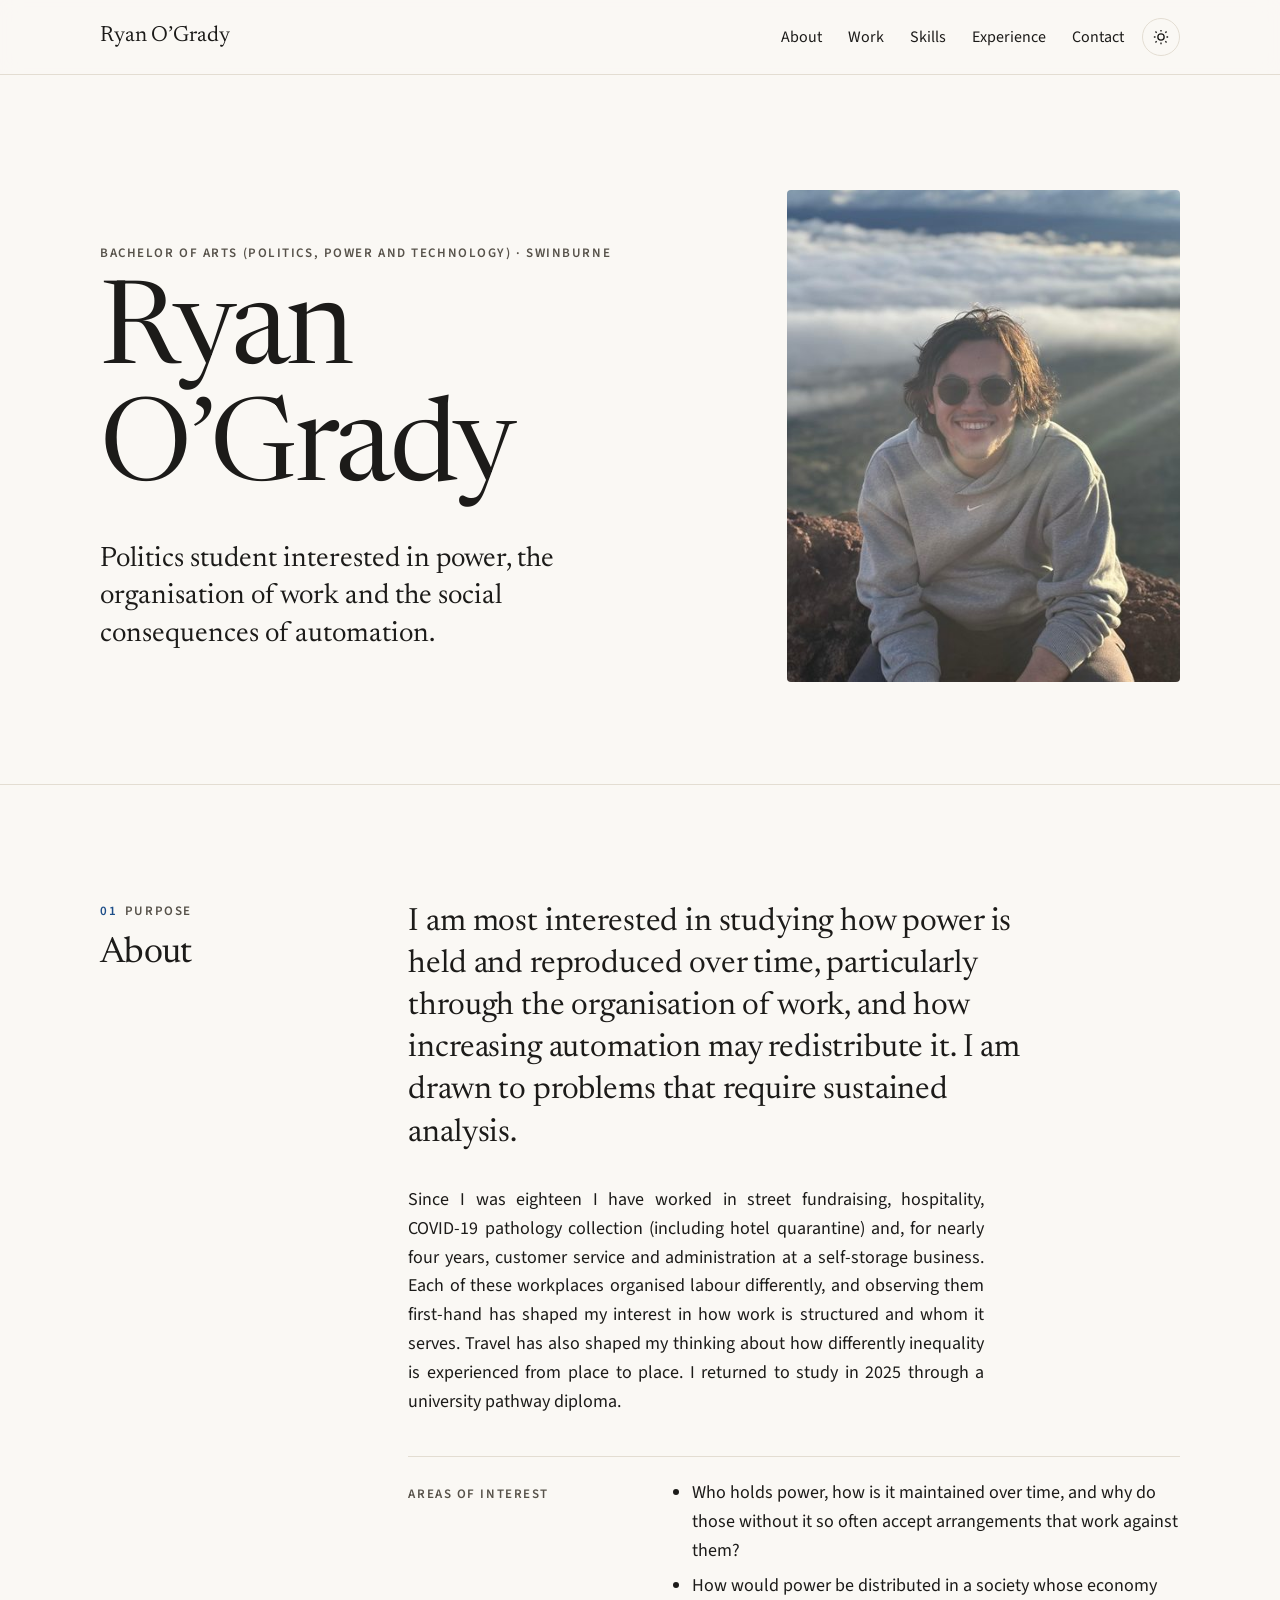
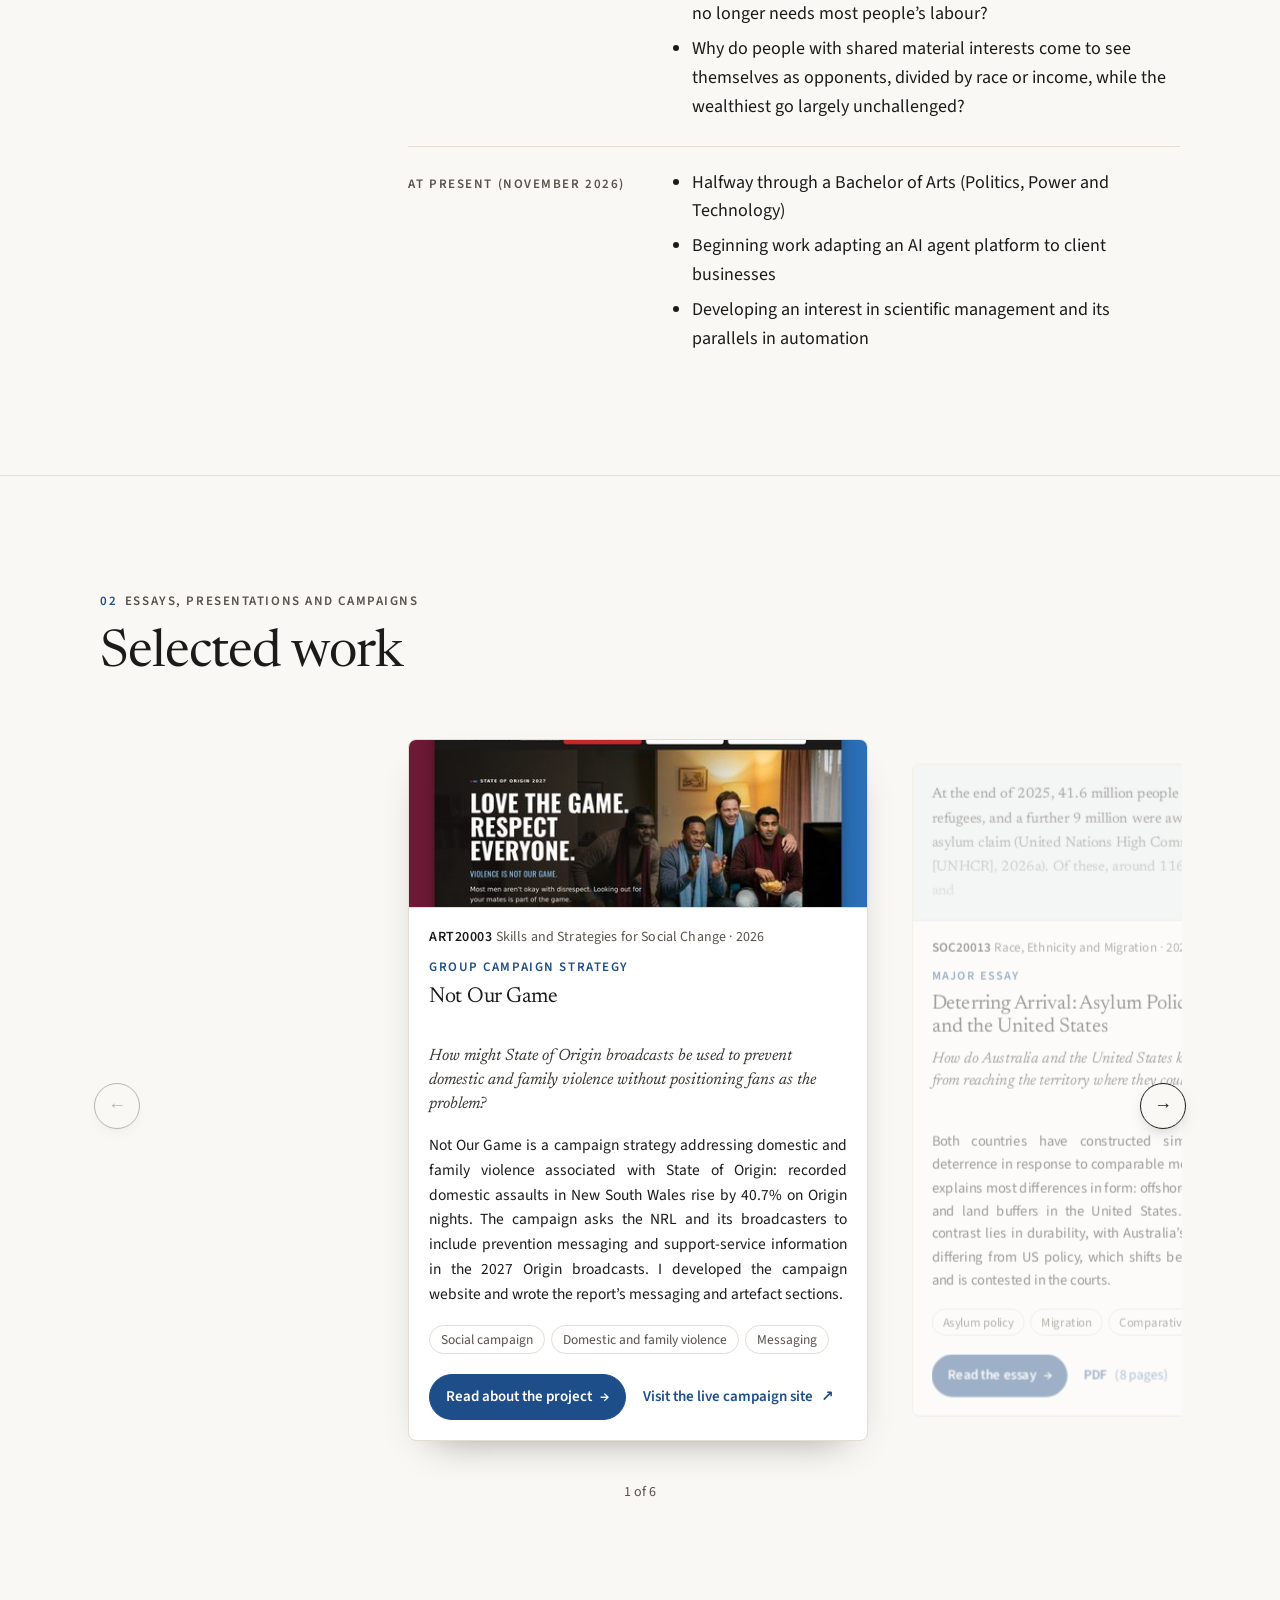
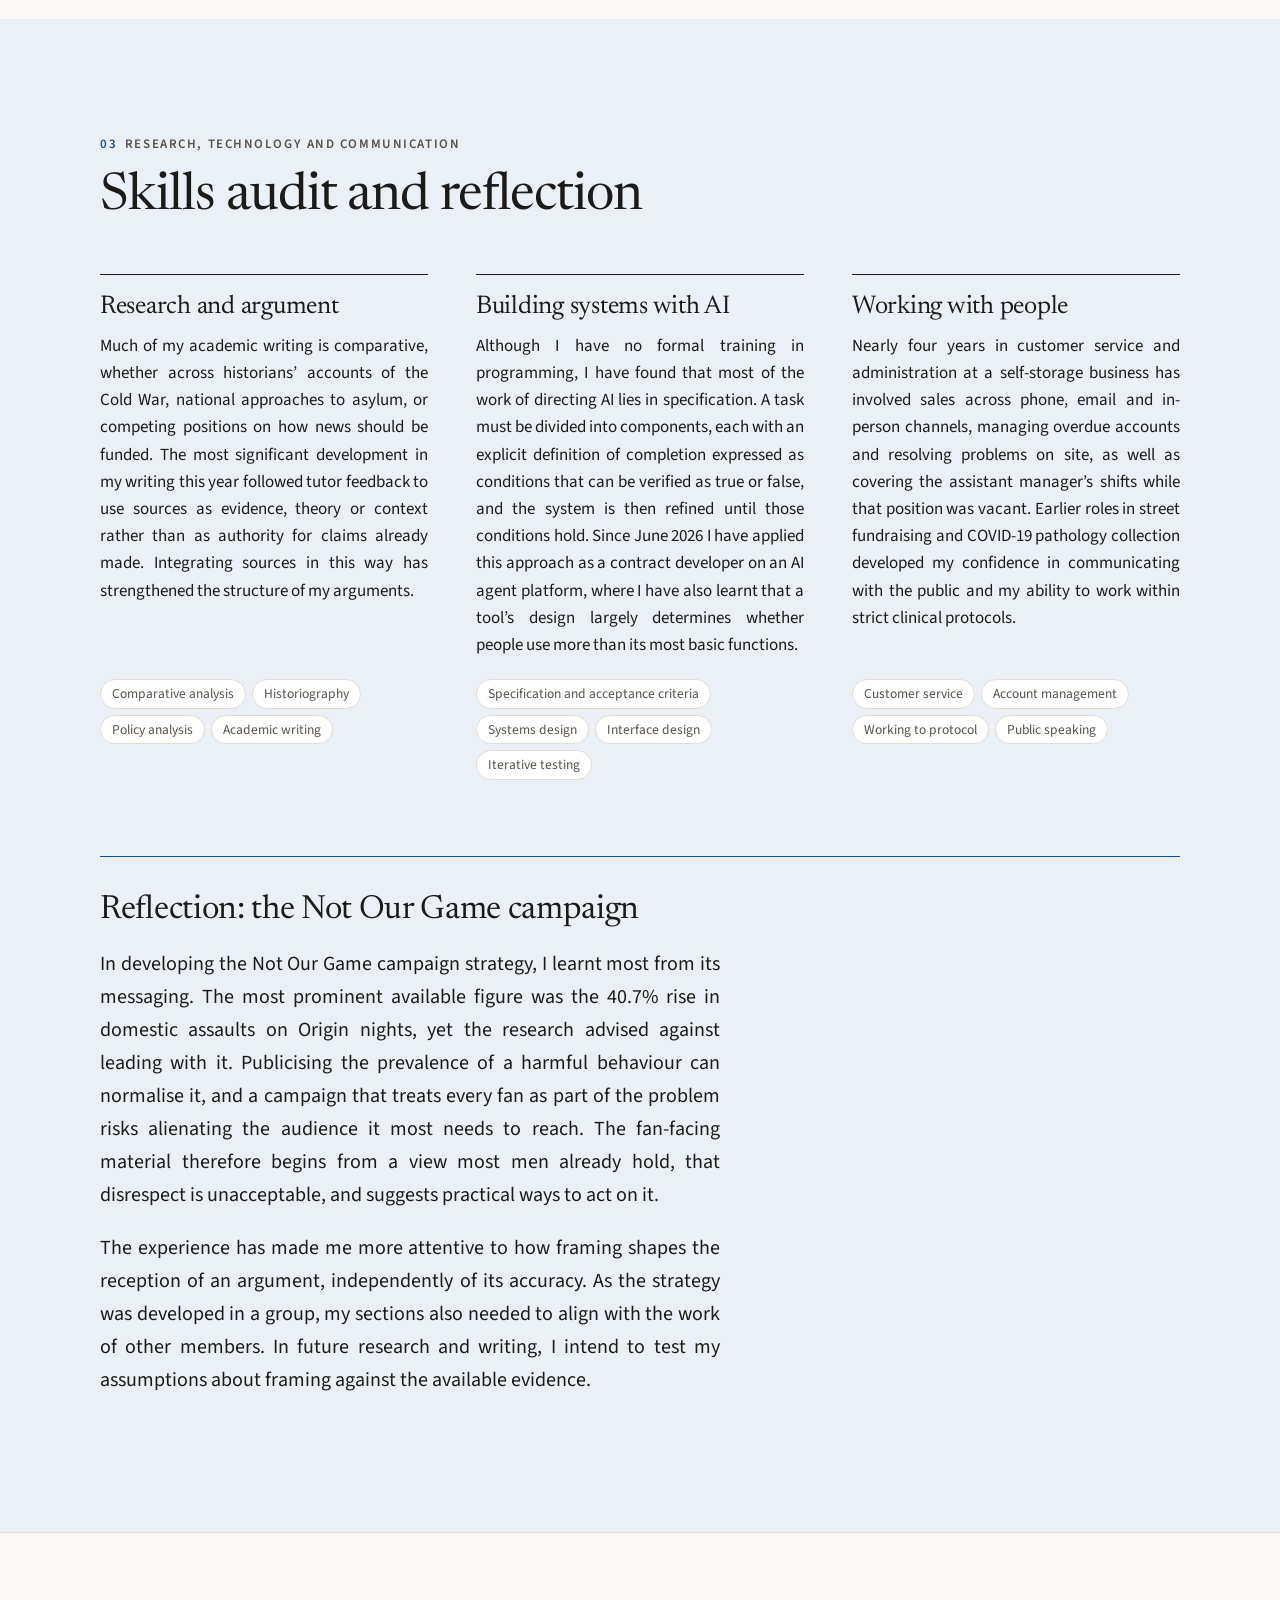
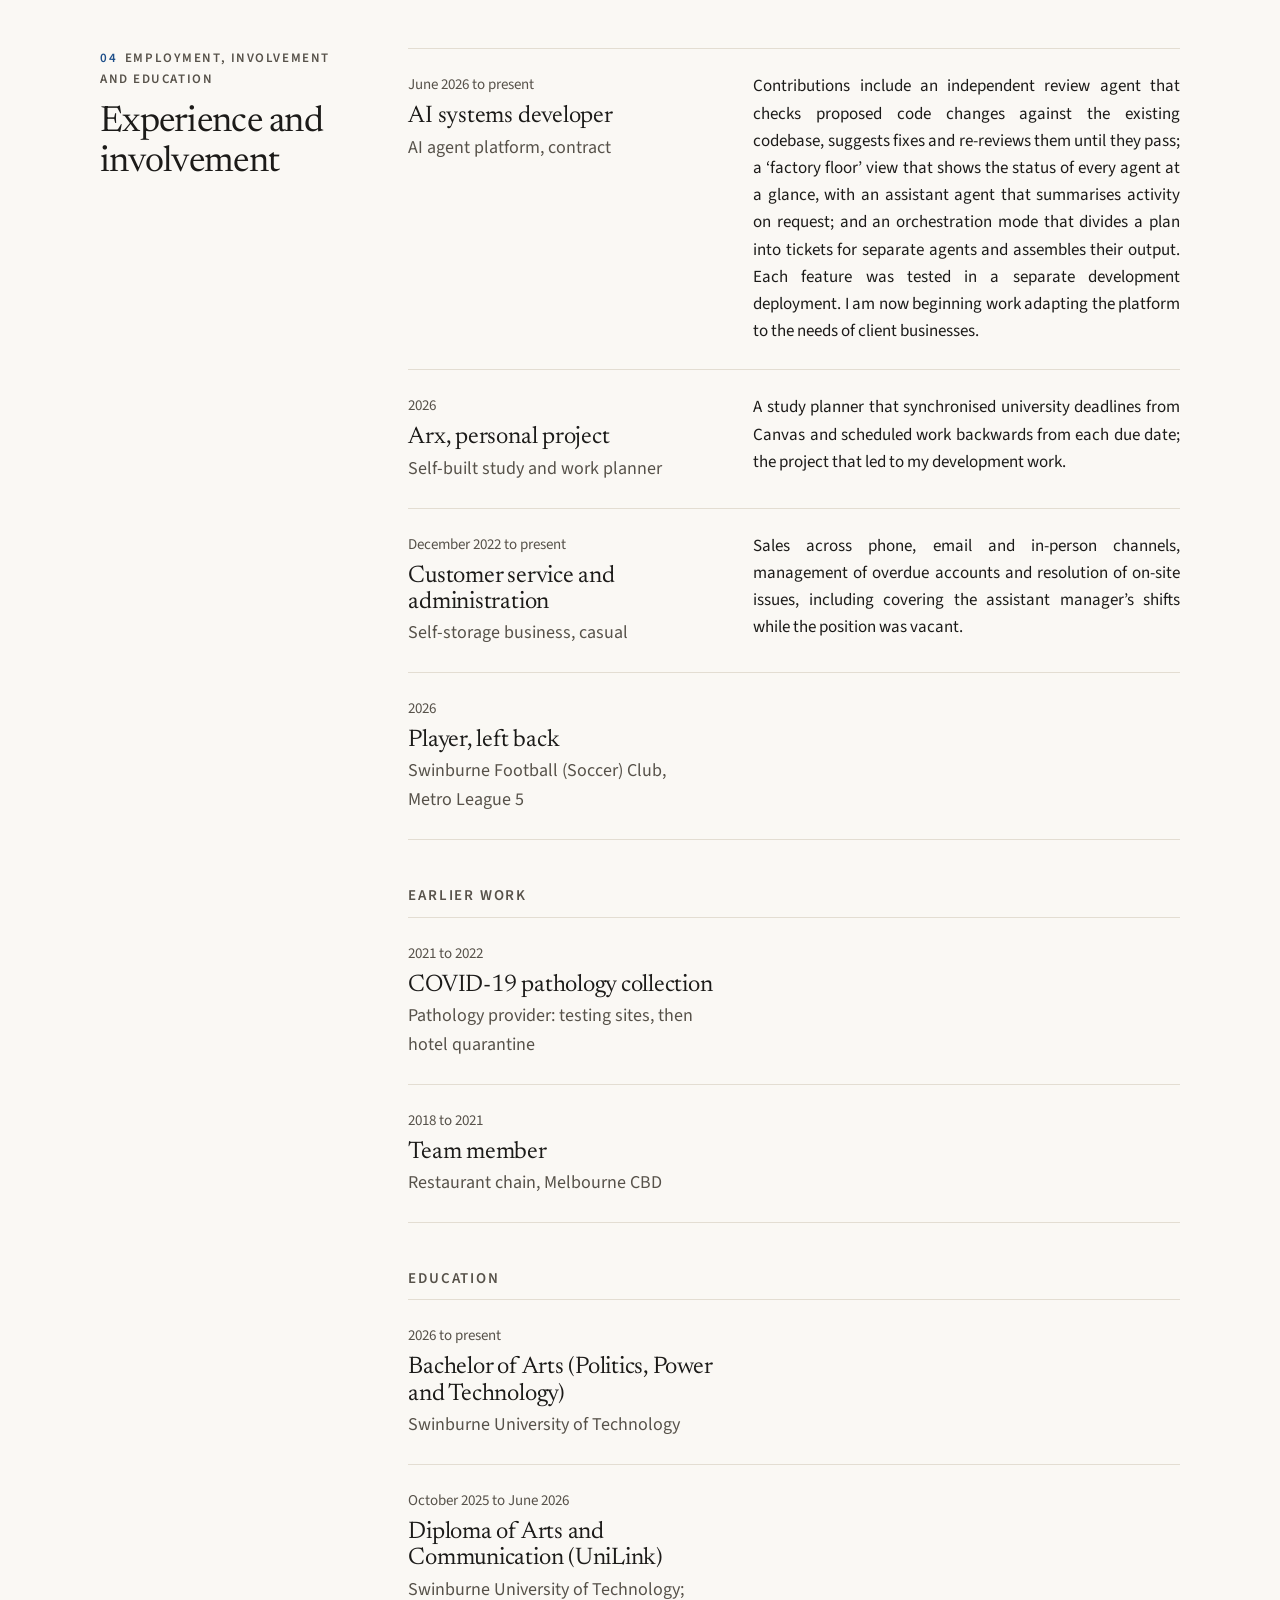
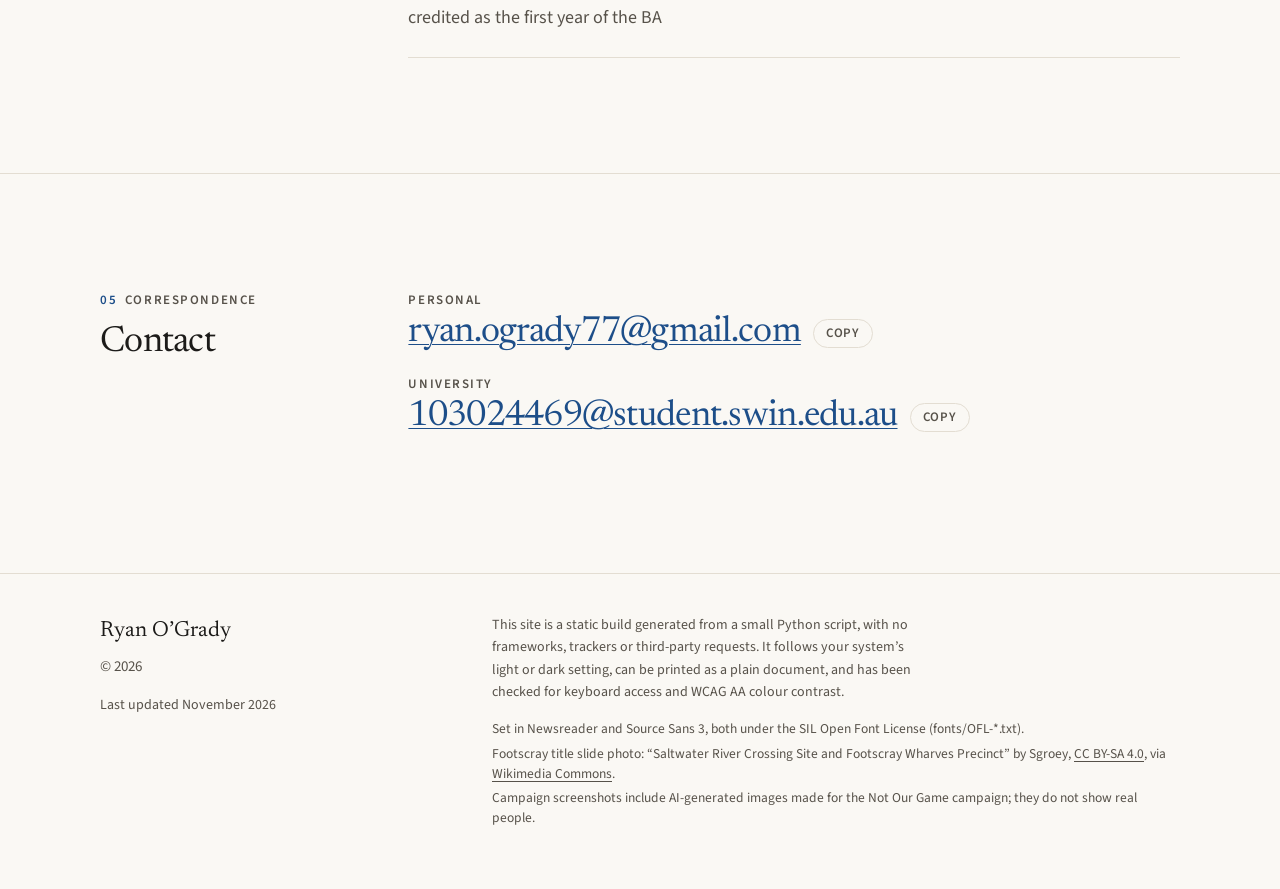
==== commit 4545a19b: "Skills section label: Research, technology and communication Co-Authored-By: Claude Opus 5.5 <norepl" ====
--- a/site/index.html
+++ b/site/index.html
@@ -1 +1 @@
-<!doctype html><html lang="en-AU"><head><meta charset="utf-8"><meta name="viewport" content="width=device-width, initial-scale=1"><title>Ryan O’Grady | Bachelor of Arts (Politics, Power and Technology), Swinburne</title><meta name="description" content="Portfolio of Ryan O’Grady, Bachelor of Arts student majoring in Politics, Power and Technology at Swinburne University of Technology."><meta name="theme-color" content="#faf8f4"><meta property="og:type" content="website"><meta property="og:title" content="Ryan O’Grady | Bachelor of Arts (Politics, Power and Technology), Swinburne"><meta property="og:description" content="Portfolio of Ryan O’Grady, Bachelor of Arts student majoring in Politics, Power and Technology at Swinburne University of Technology."><meta property="og:url" content="https://ryanoogrady.netlify.app/"><meta property="og:image" content="https://ryanoogrady.netlify.app/og.jpg"><meta property="og:image:width" content="1200"><meta property="og:image:height" content="630"><meta property="og:image:alt" content="Ryan O’Grady: Bachelor of Arts (Politics, Power and Technology) · Swinburne"><meta name="twitter:card" content="summary_large_image"><link rel="icon" href="favicon.svg" type="image/svg+xml"><link rel="preload" href="fonts/newsreader.woff2" as="font" type="font/woff2" crossorigin><link rel="preload" href="fonts/source-sans-3.woff2" as="font" type="font/woff2" crossorigin><link rel="stylesheet" href="style.css?v=990493a196"><script>try{var t=localStorage.getItem("theme");if(t)document.documentElement.dataset.theme=t}catch(e){}</script><script src="site.js?v=990493a196" defer></script></head><body><a class="skip" href="#main">Skip to content</a><header class="site-head" id="top"><div class="wrap"><a class="brand" href="#top">Ryan O’Grady</a><div class="head-tools"><nav class="nav" aria-label="Main"><ul><li><a href="#about">About</a></li><li><a href="#work">Work</a></li><li><a href="#skills">Skills</a></li><li><a href="#experience">Experience</a></li><li><a href="#contact">Contact</a></li></ul></nav><button class="theme-toggle" type="button" aria-label="Switch to dark theme" hidden><svg class="sun" viewBox="0 0 24 24" fill="none" stroke="currentColor" stroke-width="1.8" aria-hidden="true"><circle cx="12" cy="12" r="4.2"/><path d="M12 2.5v2.2M12 19.3v2.2M4.6 4.6l1.6 1.6M17.8 17.8l1.6 1.6M2.5 12h2.2M19.3 12h2.2M4.6 19.4l1.6-1.6M17.8 6.2l1.6-1.6"/></svg><svg class="moon" viewBox="0 0 24 24" fill="none" stroke="currentColor" stroke-width="1.8" aria-hidden="true"><path d="M20 14.6A8.5 8.5 0 0 1 9.4 4a8.5 8.5 0 1 0 10.6 10.6z"/></svg></button></div></div><div class="progress" aria-hidden="true"></div></header><main id="main"><section class="hero" aria-labelledby="name"><div class="wrap"><div><p class="kicker">Bachelor of Arts (Politics, Power and Technology) · Swinburne</p><h1 id="name">Ryan O’Grady</h1><div class="descriptor"><p>Politics student interested in power, the organisation of work and the social consequences of automation.</p></div></div><figure class="portrait"><img src="images/ryan-portrait-900.jpg" srcset="images/ryan-portrait-450.jpg 450w, images/ryan-portrait-900.jpg 900w" sizes="(max-width:900px) 340px, 33vw" width="900" height="1125" alt="Ryan sitting on a rocky summit above a layer of cloud, smiling." fetchpriority="high" decoding="async"></figure></div></section><section class="sec" id="about" aria-labelledby="about-h"><div class="wrap sec-grid"><div class="sec-label"><p class="kicker"><span class="num">01</span>Purpose</p><h2 id="about-h">About</h2></div><div><p class="lede">I am most interested in studying how power is held and reproduced over time, particularly through the organisation of work, and how increasing automation may redistribute it. I am drawn to problems that require sustained analysis.</p><div class="measure" style="margin-top:28px"><p>Since I was eighteen I have worked in street fundraising, hospitality, <span class="nowrap">COVID-19</span> pathology collection (including hotel quarantine) and, for nearly four years, customer service and administration at a self-storage business. Each of these workplaces organised labour differently, and observing them first-hand has shaped my interest in how work is structured and whom it serves. Travel has also shaped my thinking about how differently inequality is experienced from place to place. I returned to study in 2025 through a university pathway diploma.</p></div><div class="exploring"><p class="kicker">Areas of interest</p><div><ul class="points"><li>Who holds power, how is it maintained over time, and why do those without it so often accept arrangements that work against them?</li><li>How would power be distributed in a society whose economy no longer needs most people’s labour?</li><li>Why do people with shared material interests come to see themselves as opponents, divided by race or income, while the wealthiest go largely unchallenged?</li></ul></div></div><div class="exploring"><p class="kicker">At present (November 2026)</p><div><ul class="points"><li>Halfway through a Bachelor of Arts (Politics, Power and Technology)</li><li>Beginning work adapting an AI agent platform to client businesses</li><li>Developing an interest in scientific management and its parallels in automation</li></ul></div></div></div></div></section><section class="sec" id="work" aria-labelledby="work-h"><div class="wrap"><div class="work-head"><div><p class="kicker"><span class="num">02</span>Essays, presentations and campaigns</p><h2 id="work-h">Selected work</h2></div></div><div class="rail-wrap"><button class="rail-btn prev" type="button" aria-label="Previous piece of work" hidden><span aria-hidden="true">&larr;</span></button><div class="rail" role="region" aria-roledescription="carousel" aria-label="Selected work" tabindex="0"><article class="card" aria-roledescription="slide" aria-label="1 of 6"><div class="media"><img src="images/campaign-home-desktop-960.jpg" srcset="images/campaign-home-desktop-480.jpg 480w, images/campaign-home-desktop-960.jpg 960w" sizes="(max-width:700px) 92vw, 400px" width="960" height="533" alt="Home page of the Not Our Game campaign website, headed ‘Love the game. Respect everyone.’ over an AI-generated image of four fans watching a game at home." loading="lazy" decoding="async"></div><div class="card-body"><p class="unit"><b>ART20003</b> Skills and Strategies for Social Change <span aria-hidden="true">&middot;</span> 2026</p><h3><span class="type">Group campaign strategy</span><a class="card-link" href="not-our-game.html">Not Our Game</a></h3><div class="card-q"><p class="topic">How might State of Origin broadcasts be used to prevent domestic and family violence without positioning fans as the problem?</p></div><div class="card-summary"><p>Not Our Game is a campaign strategy addressing domestic and family violence associated with State of Origin: recorded domestic assaults in New South Wales rise by 40.7% on Origin nights. The campaign asks the NRL and its broadcasters to include prevention messaging and support-service information in the 2027 Origin broadcasts. I developed the campaign website and wrote the report’s messaging and artefact sections.</p></div><ul class="tags" aria-label="Topics"><li>Social campaign</li><li>Domestic and family violence</li><li>Messaging</li></ul><div class="card-actions"><p class="actions"><a class="btn" href="not-our-game.html">Read about the project <span class="arr" aria-hidden="true">&rarr;</span></a><a class="btn" href="https://not-our-game.netlify.app">Visit the live campaign site <span class="arr" aria-hidden="true">&#8599;</span></a></p></div></div></article><article class="card" aria-roledescription="slide" aria-label="2 of 6"><div class="media"><div class="page-preview"><p>At the end of 2025, 41.6 million people worldwide were refugees, and a further 9 million were awaiting a decision on an asylum claim (United Nations High Commissioner for Refugees [UNHCR], 2026a). Of these, around 116,000 were in Australia and</p></div></div><div class="card-body"><p class="unit"><b>SOC20013</b> Race, Ethnicity and Migration <span aria-hidden="true">&middot;</span> 2026</p><h3><span class="type">Major essay</span><a class="card-link" href="essay-deterring-arrival.html">Deterring Arrival: Asylum Policy in Australia and the United States</a></h3><div class="card-q"><p class="topic">How do Australia and the United States keep asylum seekers from reaching the territory where they could claim protection?</p></div><div class="card-summary"><p>Both countries have constructed similar architectures of deterrence in response to comparable moral panics. Geography explains most differences in form: offshore detention in Australia and land buffers in the United States. The more significant contrast lies in durability, with Australia’s bipartisan consensus differing from US policy, which shifts between administrations and is contested in the courts.</p></div><ul class="tags" aria-label="Topics"><li>Asylum policy</li><li>Migration</li><li>Comparative policy</li></ul><div class="card-actions"><p class="actions"><a class="btn solid" href="essay-deterring-arrival.html">Read the essay <span class="arr" aria-hidden="true">&rarr;</span></a><a class="btn" href="files/ryan-ogrady-deterring-arrival-asylum-policy.pdf">PDF <span class="btn-note">(8 pages)</span></a></p></div></div></article><article class="card" aria-roledescription="slide" aria-label="3 of 6"><div class="media"><div class="page-preview"><p>In June 2015, Prime Minister Tony Abbott asked the ABC "whose side are you on?" after its program Q&amp;A allowed a former terrorism suspect to ask a question from the studio audience (Davidson, 2015, para. 3). The question implies that</p></div></div><div class="card-body"><p class="unit"><b>HIS10006</b> Propaganda: A History of Media and Politics <span aria-hidden="true">&middot;</span> 2026</p><h3><span class="type">Major essay</span><a class="card-link" href="essay-insulating-news.html">Insulating News from the Market and the State</a></h3><div class="card-q"><p class="topic">Should news and information, as public goods, be quarantined from the commercial market, and would that make them independent?</p></div><div class="card-summary"><p>I argue that news is only partly a public good, and that quarantining it from the market would not secure its independence. Cases from the Chicago press in 1918 to Poland’s public broadcaster in 2021 suggest that removing the market leaves control with the state. News should instead be insulated from both, through regulatory protection and secure funding.</p></div><ul class="tags" aria-label="Topics"><li>Media policy</li><li>Public goods</li><li>Public broadcasting</li></ul><div class="card-actions"><p class="actions"><a class="btn solid" href="essay-insulating-news.html">Read the essay <span class="arr" aria-hidden="true">&rarr;</span></a><a class="btn" href="files/ryan-ogrady-insulating-news.pdf">PDF <span class="btn-note">(7 pages)</span></a></p></div></div></article><article class="card" aria-roledescription="slide" aria-label="4 of 6"><div class="media fit"><img src="images/footscray-final-p1-960.jpg" srcset="images/footscray-final-p1-480.jpg 480w, images/footscray-final-p1-960.jpg 960w" sizes="(max-width:700px) 92vw, 400px" width="960" height="540" alt="Title slide, ‘Migrant Settlement and Gentrification in Footscray’, over a photo of apartment towers beside the river at Footscray." loading="lazy" decoding="async"></div><div class="card-body"><p class="unit"><b>SOC20013</b> Race, Ethnicity and Migration <span aria-hidden="true">&middot;</span> 2026</p><h3><span class="type">Tutorial presentation</span><a class="card-link" href="files/ryan-ogrady-footscray-presentation-slides.pdf">Migrant Settlement and Gentrification in Footscray</a></h3><div class="card-q"><p class="topic">What happens to a migrant gateway suburb when urban renewal and gentrification arrive?</p></div><div class="card-summary"><p>Footscray has served as a gateway suburb for successive waves of migrants, but government-led renewal and rents rising faster than in the outer west are eroding that role; the Ethiopian and Somali communities now live mostly in Wyndham, Brimbank and Hume. I recommend affordable housing beyond key workers, secure leases for migrant traders and settlement services where new arrivals now live.</p></div><ul class="tags" aria-label="Topics"><li>Migration</li><li>Housing</li><li>Urban renewal</li><li>Melbourne</li></ul><div class="card-actions"><p class="actions"><a class="btn" href="files/ryan-ogrady-footscray-presentation-slides.pdf">View the slides <span class="btn-note">(PDF, 14 pages)</span></a></p></div></div></article><article class="card" aria-roledescription="slide" aria-label="5 of 6"><div class="media"><div class="page-preview"><p>Technological progress has a marked impact on power in society. This is not determined by the technology itself; the effects of progress on power are based on the social environment that technology emerges into. Mokyr (1990) defines technological progress as</p></div></div><div class="card-body"><p class="unit"><b>PHI10009</b> Introduction to Power in the Digital Age <span aria-hidden="true">&middot;</span> 2026</p><h3><span class="type">Major essay</span><a class="card-link" href="essay-technological-progress-and-power.html">Technological Progress and Power</a></h3><div class="card-q"><p class="topic">Does technological progress distribute power or concentrate it?</p></div><div class="card-summary"><p>New technology can distribute power by widening access to knowledge, as the printing press did, but it has more often concentrated it. Platform monopolies create dependency, and the largest firms steer research towards labour-replacing automation. Drawing on Lukes and Clegg, I trace this to institutions rather than technology itself, and point to anti-trust law and Estonia’s digital reforms as remedies.</p></div><ul class="tags" aria-label="Topics"><li>Power</li><li>Automation</li><li>Platform monopolies</li></ul><div class="card-actions"><p class="actions"><a class="btn solid" href="essay-technological-progress-and-power.html">Read the essay <span class="arr" aria-hidden="true">&rarr;</span></a><a class="btn" href="files/ryan-ogrady-technological-progress-and-power.pdf">PDF <span class="btn-note">(5 pages)</span></a></p></div></div></article><article class="card" aria-roledescription="slide" aria-label="6 of 6"><div class="media"><div class="page-preview"><p>For more than forty years after the Second World War, the United States and the Soviet Union were locked in the Cold War, a struggle described by Hobsbawm (1995) as “a Third World War, though a very peculiar one” (p.</p></div></div><div class="card-body"><p class="unit"><b>HIS10003</b> Global History <span aria-hidden="true">&middot;</span> 2026</p><h3><span class="type">Term essay</span><a class="card-link" href="essay-cold-war.html">Three vantage points of the Cold War: Hobsbawm, Gaddis, and Jervis</a></h3><div class="card-q"><p class="topic">Why do three major accounts of the Cold War, written before, shortly after and a decade after the Soviet collapse, reach different conclusions?</p></div><div class="card-summary"><p>The period in which Hobsbawm, Gaddis and Jervis each wrote, the information available to them and their theoretical frameworks all shaped their accounts. They largely agree on the observable features of the conflict, diverge on what drove the superpower rivalry, and converge, by different routes, on the Soviet role in ending it.</p></div><ul class="tags" aria-label="Topics"><li>Cold War</li><li>International relations</li><li>Historiography</li></ul><div class="card-actions"><p class="actions"><a class="btn solid" href="essay-cold-war.html">Read the essay <span class="arr" aria-hidden="true">&rarr;</span></a><a class="btn" href="files/ryan-ogrady-cold-war-three-vantage-points.pdf">PDF <span class="btn-note">(7 pages)</span></a></p></div></div></article></div><button class="rail-btn next" type="button" aria-label="Next piece of work" hidden><span aria-hidden="true">&rarr;</span></button></div><p class="rail-count" aria-live="polite" hidden>1 of 6</p></div></section><section class="sec skills" id="skills" aria-labelledby="skills-h"><div class="wrap"><p class="kicker"><span class="num">03</span>Skills developed in ART20003 and beyond</p><h2 id="skills-h">Skills audit and reflection</h2><div class="skill-groups"><article class="skill-group"><h3>Research and argument</h3><div class="skill-text"><p>Much of my academic writing is comparative, whether across historians’ accounts of the Cold War, national approaches to asylum, or competing positions on how news should be funded. The most significant development in my writing this year followed tutor feedback to use sources as evidence, theory or context rather than as authority for claims already made. Integrating sources in this way has strengthened the structure of my arguments.</p></div><ul class="tags" aria-label="Skills"><li>Comparative analysis</li><li>Historiography</li><li>Policy analysis</li><li>Academic writing</li></ul></article><article class="skill-group"><h3>Building systems with AI</h3><div class="skill-text"><p>Although I have no formal training in programming, I have found that most of the work of directing AI lies in specification. A task must be divided into components, each with an explicit definition of completion expressed as conditions that can be verified as true or false, and the system is then refined until those conditions hold. Since June 2026 I have applied this approach as a contract developer on an AI agent platform, where I have also learnt that a tool’s design largely determines whether people use more than its most basic functions.</p></div><ul class="tags" aria-label="Skills"><li>Specification and acceptance criteria</li><li>Systems design</li><li>Interface design</li><li>Iterative testing</li></ul></article><article class="skill-group"><h3>Working with people</h3><div class="skill-text"><p>Nearly four years in customer service and administration at a self-storage business has involved sales across phone, email and in-person channels, managing overdue accounts and resolving problems on site, as well as covering the assistant manager’s shifts while that position was vacant. Earlier roles in street fundraising and <span class="nowrap">COVID-19</span> pathology collection developed my confidence in communicating with the public and my ability to work within strict clinical protocols.</p></div><ul class="tags" aria-label="Skills"><li>Customer service</li><li>Account management</li><li>Working to protocol</li><li>Public speaking</li></ul></article></div><div class="skills-body"><div class="audit"><h3 class="reflect-h">Reflection: the Not Our Game campaign</h3><p>In developing the Not Our Game campaign strategy, I learnt most from its messaging. The most prominent available figure was the 40.7% rise in domestic assaults on Origin nights, yet the research advised against leading with it. Publicising the prevalence of a harmful behaviour can normalise it, and a campaign that treats every fan as part of the problem risks alienating the audience it most needs to reach. The fan-facing material therefore begins from a view most men already hold, that disrespect is unacceptable, and suggests practical ways to act on it.</p><p>The experience has made me more attentive to how framing shapes the reception of an argument, independently of its accuracy. As the strategy was developed in a group, my sections also needed to align with the work of other members. In future research and writing, I intend to test my assumptions about framing against the available evidence.</p></div><div></div></div></div></section><section class="sec" id="experience" aria-labelledby="xp-h"><div class="wrap sec-grid"><div class="sec-label"><p class="kicker"><span class="num">04</span>Employment, involvement and education</p><h2 id="xp-h">Experience and involvement</h2></div><div><ul class="xp"><li><div class="dates">June 2026 to present</div><div><h3>AI systems developer</h3><p class="org">AI agent platform, contract</p></div><div class="text"><p>Contributions include an independent review agent that checks proposed code changes against the existing codebase, suggests fixes and re-reviews them until they pass; a ‘factory floor’ view that shows the status of every agent at a glance, with an assistant agent that summarises activity on request; and an orchestration mode that divides a plan into tickets for separate agents and assembles their output. Each feature was tested in a separate development deployment. I am now beginning work adapting the platform to the needs of client businesses.</p></div></li><li><div class="dates">2026</div><div><h3>Arx, personal project</h3><p class="org">Self-built study and work planner</p></div><div class="text"><p>A study planner that synchronised university deadlines from Canvas and scheduled work backwards from each due date; the project that led to my development work.</p></div></li><li><div class="dates">December 2022 to present</div><div><h3>Customer service and administration</h3><p class="org">Self-storage business, casual</p></div><div class="text"><p>Sales across phone, email and in-person channels, management of overdue accounts and resolution of on-site issues, including covering the assistant manager’s shifts while the position was vacant.</p></div></li><li><div class="dates">2026</div><div><h3>Player, left back</h3><p class="org">Swinburne Football (Soccer) Club, Metro League 5</p></div><div class="text"></div></li></ul><h3 class="xp-sub">Earlier work</h3><ul class="xp"><li><div class="dates">2021 to 2022</div><div><h3>COVID-19 pathology collection</h3><p class="org">Pathology provider: testing sites, then hotel quarantine</p></div><div class="text"></div></li><li><div class="dates">2018 to 2021</div><div><h3>Team member</h3><p class="org">Restaurant chain, Melbourne CBD</p></div><div class="text"></div></li></ul><h3 class="xp-sub">Education</h3><ul class="xp"><li><div class="dates">2026 to present</div><div><h3>Bachelor of Arts (Politics, Power and Technology)</h3><p class="org">Swinburne University of Technology</p></div><div class="text"></div></li><li><div class="dates">October 2025 to June 2026</div><div><h3>Diploma of Arts and Communication (UniLink)</h3><p class="org">Swinburne University of Technology; credited as the first year of the BA</p></div><div class="text"></div></li></ul></div></div></section><section class="sec contact" id="contact" aria-labelledby="contact-h"><div class="wrap sec-grid"><div class="sec-label"><p class="kicker"><span class="num">05</span>Correspondence</p><h2 id="contact-h">Contact</h2></div><div><div class="emails"><p class="email-row"><span class="email-label">Personal</span><span class="email-line"><a class="big" href="mailto:ryan.ogrady77@gmail.com">ryan.ogrady77@gmail.com</a><button class="copy" type="button" data-copy="ryan.ogrady77@gmail.com" aria-label="Copy personal email address" hidden>Copy</button></span></p><p class="email-row"><span class="email-label">University</span><span class="email-line"><a class="big" href="mailto:103024469@student.swin.edu.au">103024469@student.swin.edu.au</a><button class="copy" type="button" data-copy="103024469@student.swin.edu.au" aria-label="Copy university email address" hidden>Copy</button></span></p><span class="sr-only" aria-live="polite" id="live"></span></div></div></div></section></main><footer class="site-foot"><div class="wrap"><div><p class="name">Ryan O’Grady</p><p>&copy; 2026</p><p class="updated">Last updated November 2026</p></div><div><p class="colophon">This site is a static build generated from a small Python script, with no frameworks, trackers or third-party requests. It follows your system’s light or dark setting, can be printed as a plain document, and has been checked for keyboard access and WCAG AA colour contrast.</p><ul class="credits"><li>Set in Newsreader and Source Sans 3, both under the SIL Open Font License (fonts/OFL-*.txt).</li><li>Footscray title slide photo: “Saltwater River Crossing Site and Footscray Wharves Precinct” by Sgroey, <a href="https://creativecommons.org/licenses/by-sa/4.0/">CC BY-SA 4.0</a>, via <a href="https://commons.wikimedia.org/wiki/File:Saltwater_River_Crossing_Site_and_Footscray_Wharves_Precinct.jpg">Wikimedia Commons</a>.</li><li>Campaign screenshots include AI-generated images made for the Not Our Game campaign; they do not show real people.</li></ul></div></div></footer></body></html>+<!doctype html><html lang="en-AU"><head><meta charset="utf-8"><meta name="viewport" content="width=device-width, initial-scale=1"><title>Ryan O’Grady | Bachelor of Arts (Politics, Power and Technology), Swinburne</title><meta name="description" content="Portfolio of Ryan O’Grady, Bachelor of Arts student majoring in Politics, Power and Technology at Swinburne University of Technology."><meta name="theme-color" content="#faf8f4"><meta property="og:type" content="website"><meta property="og:title" content="Ryan O’Grady | Bachelor of Arts (Politics, Power and Technology), Swinburne"><meta property="og:description" content="Portfolio of Ryan O’Grady, Bachelor of Arts student majoring in Politics, Power and Technology at Swinburne University of Technology."><meta property="og:url" content="https://ryanoogrady.netlify.app/"><meta property="og:image" content="https://ryanoogrady.netlify.app/og.jpg"><meta property="og:image:width" content="1200"><meta property="og:image:height" content="630"><meta property="og:image:alt" content="Ryan O’Grady: Bachelor of Arts (Politics, Power and Technology) · Swinburne"><meta name="twitter:card" content="summary_large_image"><link rel="icon" href="favicon.svg" type="image/svg+xml"><link rel="preload" href="fonts/newsreader.woff2" as="font" type="font/woff2" crossorigin><link rel="preload" href="fonts/source-sans-3.woff2" as="font" type="font/woff2" crossorigin><link rel="stylesheet" href="style.css?v=990493a196"><script>try{var t=localStorage.getItem("theme");if(t)document.documentElement.dataset.theme=t}catch(e){}</script><script src="site.js?v=990493a196" defer></script></head><body><a class="skip" href="#main">Skip to content</a><header class="site-head" id="top"><div class="wrap"><a class="brand" href="#top">Ryan O’Grady</a><div class="head-tools"><nav class="nav" aria-label="Main"><ul><li><a href="#about">About</a></li><li><a href="#work">Work</a></li><li><a href="#skills">Skills</a></li><li><a href="#experience">Experience</a></li><li><a href="#contact">Contact</a></li></ul></nav><button class="theme-toggle" type="button" aria-label="Switch to dark theme" hidden><svg class="sun" viewBox="0 0 24 24" fill="none" stroke="currentColor" stroke-width="1.8" aria-hidden="true"><circle cx="12" cy="12" r="4.2"/><path d="M12 2.5v2.2M12 19.3v2.2M4.6 4.6l1.6 1.6M17.8 17.8l1.6 1.6M2.5 12h2.2M19.3 12h2.2M4.6 19.4l1.6-1.6M17.8 6.2l1.6-1.6"/></svg><svg class="moon" viewBox="0 0 24 24" fill="none" stroke="currentColor" stroke-width="1.8" aria-hidden="true"><path d="M20 14.6A8.5 8.5 0 0 1 9.4 4a8.5 8.5 0 1 0 10.6 10.6z"/></svg></button></div></div><div class="progress" aria-hidden="true"></div></header><main id="main"><section class="hero" aria-labelledby="name"><div class="wrap"><div><p class="kicker">Bachelor of Arts (Politics, Power and Technology) · Swinburne</p><h1 id="name">Ryan O’Grady</h1><div class="descriptor"><p>Politics student interested in power, the organisation of work and the social consequences of automation.</p></div></div><figure class="portrait"><img src="images/ryan-portrait-900.jpg" srcset="images/ryan-portrait-450.jpg 450w, images/ryan-portrait-900.jpg 900w" sizes="(max-width:900px) 340px, 33vw" width="900" height="1125" alt="Ryan sitting on a rocky summit above a layer of cloud, smiling." fetchpriority="high" decoding="async"></figure></div></section><section class="sec" id="about" aria-labelledby="about-h"><div class="wrap sec-grid"><div class="sec-label"><p class="kicker"><span class="num">01</span>Purpose</p><h2 id="about-h">About</h2></div><div><p class="lede">I am most interested in studying how power is held and reproduced over time, particularly through the organisation of work, and how increasing automation may redistribute it. I am drawn to problems that require sustained analysis.</p><div class="measure" style="margin-top:28px"><p>Since I was eighteen I have worked in street fundraising, hospitality, <span class="nowrap">COVID-19</span> pathology collection (including hotel quarantine) and, for nearly four years, customer service and administration at a self-storage business. Each of these workplaces organised labour differently, and observing them first-hand has shaped my interest in how work is structured and whom it serves. Travel has also shaped my thinking about how differently inequality is experienced from place to place. I returned to study in 2025 through a university pathway diploma.</p></div><div class="exploring"><p class="kicker">Areas of interest</p><div><ul class="points"><li>Who holds power, how is it maintained over time, and why do those without it so often accept arrangements that work against them?</li><li>How would power be distributed in a society whose economy no longer needs most people’s labour?</li><li>Why do people with shared material interests come to see themselves as opponents, divided by race or income, while the wealthiest go largely unchallenged?</li></ul></div></div><div class="exploring"><p class="kicker">At present (November 2026)</p><div><ul class="points"><li>Halfway through a Bachelor of Arts (Politics, Power and Technology)</li><li>Beginning work adapting an AI agent platform to client businesses</li><li>Developing an interest in scientific management and its parallels in automation</li></ul></div></div></div></div></section><section class="sec" id="work" aria-labelledby="work-h"><div class="wrap"><div class="work-head"><div><p class="kicker"><span class="num">02</span>Essays, presentations and campaigns</p><h2 id="work-h">Selected work</h2></div></div><div class="rail-wrap"><button class="rail-btn prev" type="button" aria-label="Previous piece of work" hidden><span aria-hidden="true">&larr;</span></button><div class="rail" role="region" aria-roledescription="carousel" aria-label="Selected work" tabindex="0"><article class="card" aria-roledescription="slide" aria-label="1 of 6"><div class="media"><img src="images/campaign-home-desktop-960.jpg" srcset="images/campaign-home-desktop-480.jpg 480w, images/campaign-home-desktop-960.jpg 960w" sizes="(max-width:700px) 92vw, 400px" width="960" height="533" alt="Home page of the Not Our Game campaign website, headed ‘Love the game. Respect everyone.’ over an AI-generated image of four fans watching a game at home." loading="lazy" decoding="async"></div><div class="card-body"><p class="unit"><b>ART20003</b> Skills and Strategies for Social Change <span aria-hidden="true">&middot;</span> 2026</p><h3><span class="type">Group campaign strategy</span><a class="card-link" href="not-our-game.html">Not Our Game</a></h3><div class="card-q"><p class="topic">How might State of Origin broadcasts be used to prevent domestic and family violence without positioning fans as the problem?</p></div><div class="card-summary"><p>Not Our Game is a campaign strategy addressing domestic and family violence associated with State of Origin: recorded domestic assaults in New South Wales rise by 40.7% on Origin nights. The campaign asks the NRL and its broadcasters to include prevention messaging and support-service information in the 2027 Origin broadcasts. I developed the campaign website and wrote the report’s messaging and artefact sections.</p></div><ul class="tags" aria-label="Topics"><li>Social campaign</li><li>Domestic and family violence</li><li>Messaging</li></ul><div class="card-actions"><p class="actions"><a class="btn" href="not-our-game.html">Read about the project <span class="arr" aria-hidden="true">&rarr;</span></a><a class="btn" href="https://not-our-game.netlify.app">Visit the live campaign site <span class="arr" aria-hidden="true">&#8599;</span></a></p></div></div></article><article class="card" aria-roledescription="slide" aria-label="2 of 6"><div class="media"><div class="page-preview"><p>At the end of 2025, 41.6 million people worldwide were refugees, and a further 9 million were awaiting a decision on an asylum claim (United Nations High Commissioner for Refugees [UNHCR], 2026a). Of these, around 116,000 were in Australia and</p></div></div><div class="card-body"><p class="unit"><b>SOC20013</b> Race, Ethnicity and Migration <span aria-hidden="true">&middot;</span> 2026</p><h3><span class="type">Major essay</span><a class="card-link" href="essay-deterring-arrival.html">Deterring Arrival: Asylum Policy in Australia and the United States</a></h3><div class="card-q"><p class="topic">How do Australia and the United States keep asylum seekers from reaching the territory where they could claim protection?</p></div><div class="card-summary"><p>Both countries have constructed similar architectures of deterrence in response to comparable moral panics. Geography explains most differences in form: offshore detention in Australia and land buffers in the United States. The more significant contrast lies in durability, with Australia’s bipartisan consensus differing from US policy, which shifts between administrations and is contested in the courts.</p></div><ul class="tags" aria-label="Topics"><li>Asylum policy</li><li>Migration</li><li>Comparative policy</li></ul><div class="card-actions"><p class="actions"><a class="btn solid" href="essay-deterring-arrival.html">Read the essay <span class="arr" aria-hidden="true">&rarr;</span></a><a class="btn" href="files/ryan-ogrady-deterring-arrival-asylum-policy.pdf">PDF <span class="btn-note">(8 pages)</span></a></p></div></div></article><article class="card" aria-roledescription="slide" aria-label="3 of 6"><div class="media"><div class="page-preview"><p>In June 2015, Prime Minister Tony Abbott asked the ABC "whose side are you on?" after its program Q&amp;A allowed a former terrorism suspect to ask a question from the studio audience (Davidson, 2015, para. 3). The question implies that</p></div></div><div class="card-body"><p class="unit"><b>HIS10006</b> Propaganda: A History of Media and Politics <span aria-hidden="true">&middot;</span> 2026</p><h3><span class="type">Major essay</span><a class="card-link" href="essay-insulating-news.html">Insulating News from the Market and the State</a></h3><div class="card-q"><p class="topic">Should news and information, as public goods, be quarantined from the commercial market, and would that make them independent?</p></div><div class="card-summary"><p>I argue that news is only partly a public good, and that quarantining it from the market would not secure its independence. Cases from the Chicago press in 1918 to Poland’s public broadcaster in 2021 suggest that removing the market leaves control with the state. News should instead be insulated from both, through regulatory protection and secure funding.</p></div><ul class="tags" aria-label="Topics"><li>Media policy</li><li>Public goods</li><li>Public broadcasting</li></ul><div class="card-actions"><p class="actions"><a class="btn solid" href="essay-insulating-news.html">Read the essay <span class="arr" aria-hidden="true">&rarr;</span></a><a class="btn" href="files/ryan-ogrady-insulating-news.pdf">PDF <span class="btn-note">(7 pages)</span></a></p></div></div></article><article class="card" aria-roledescription="slide" aria-label="4 of 6"><div class="media fit"><img src="images/footscray-final-p1-960.jpg" srcset="images/footscray-final-p1-480.jpg 480w, images/footscray-final-p1-960.jpg 960w" sizes="(max-width:700px) 92vw, 400px" width="960" height="540" alt="Title slide, ‘Migrant Settlement and Gentrification in Footscray’, over a photo of apartment towers beside the river at Footscray." loading="lazy" decoding="async"></div><div class="card-body"><p class="unit"><b>SOC20013</b> Race, Ethnicity and Migration <span aria-hidden="true">&middot;</span> 2026</p><h3><span class="type">Tutorial presentation</span><a class="card-link" href="files/ryan-ogrady-footscray-presentation-slides.pdf">Migrant Settlement and Gentrification in Footscray</a></h3><div class="card-q"><p class="topic">What happens to a migrant gateway suburb when urban renewal and gentrification arrive?</p></div><div class="card-summary"><p>Footscray has served as a gateway suburb for successive waves of migrants, but government-led renewal and rents rising faster than in the outer west are eroding that role; the Ethiopian and Somali communities now live mostly in Wyndham, Brimbank and Hume. I recommend affordable housing beyond key workers, secure leases for migrant traders and settlement services where new arrivals now live.</p></div><ul class="tags" aria-label="Topics"><li>Migration</li><li>Housing</li><li>Urban renewal</li><li>Melbourne</li></ul><div class="card-actions"><p class="actions"><a class="btn" href="files/ryan-ogrady-footscray-presentation-slides.pdf">View the slides <span class="btn-note">(PDF, 14 pages)</span></a></p></div></div></article><article class="card" aria-roledescription="slide" aria-label="5 of 6"><div class="media"><div class="page-preview"><p>Technological progress has a marked impact on power in society. This is not determined by the technology itself; the effects of progress on power are based on the social environment that technology emerges into. Mokyr (1990) defines technological progress as</p></div></div><div class="card-body"><p class="unit"><b>PHI10009</b> Introduction to Power in the Digital Age <span aria-hidden="true">&middot;</span> 2026</p><h3><span class="type">Major essay</span><a class="card-link" href="essay-technological-progress-and-power.html">Technological Progress and Power</a></h3><div class="card-q"><p class="topic">Does technological progress distribute power or concentrate it?</p></div><div class="card-summary"><p>New technology can distribute power by widening access to knowledge, as the printing press did, but it has more often concentrated it. Platform monopolies create dependency, and the largest firms steer research towards labour-replacing automation. Drawing on Lukes and Clegg, I trace this to institutions rather than technology itself, and point to anti-trust law and Estonia’s digital reforms as remedies.</p></div><ul class="tags" aria-label="Topics"><li>Power</li><li>Automation</li><li>Platform monopolies</li></ul><div class="card-actions"><p class="actions"><a class="btn solid" href="essay-technological-progress-and-power.html">Read the essay <span class="arr" aria-hidden="true">&rarr;</span></a><a class="btn" href="files/ryan-ogrady-technological-progress-and-power.pdf">PDF <span class="btn-note">(5 pages)</span></a></p></div></div></article><article class="card" aria-roledescription="slide" aria-label="6 of 6"><div class="media"><div class="page-preview"><p>For more than forty years after the Second World War, the United States and the Soviet Union were locked in the Cold War, a struggle described by Hobsbawm (1995) as “a Third World War, though a very peculiar one” (p.</p></div></div><div class="card-body"><p class="unit"><b>HIS10003</b> Global History <span aria-hidden="true">&middot;</span> 2026</p><h3><span class="type">Term essay</span><a class="card-link" href="essay-cold-war.html">Three vantage points of the Cold War: Hobsbawm, Gaddis, and Jervis</a></h3><div class="card-q"><p class="topic">Why do three major accounts of the Cold War, written before, shortly after and a decade after the Soviet collapse, reach different conclusions?</p></div><div class="card-summary"><p>The period in which Hobsbawm, Gaddis and Jervis each wrote, the information available to them and their theoretical frameworks all shaped their accounts. They largely agree on the observable features of the conflict, diverge on what drove the superpower rivalry, and converge, by different routes, on the Soviet role in ending it.</p></div><ul class="tags" aria-label="Topics"><li>Cold War</li><li>International relations</li><li>Historiography</li></ul><div class="card-actions"><p class="actions"><a class="btn solid" href="essay-cold-war.html">Read the essay <span class="arr" aria-hidden="true">&rarr;</span></a><a class="btn" href="files/ryan-ogrady-cold-war-three-vantage-points.pdf">PDF <span class="btn-note">(7 pages)</span></a></p></div></div></article></div><button class="rail-btn next" type="button" aria-label="Next piece of work" hidden><span aria-hidden="true">&rarr;</span></button></div><p class="rail-count" aria-live="polite" hidden>1 of 6</p></div></section><section class="sec skills" id="skills" aria-labelledby="skills-h"><div class="wrap"><p class="kicker"><span class="num">03</span>Research, technology and communication</p><h2 id="skills-h">Skills audit and reflection</h2><div class="skill-groups"><article class="skill-group"><h3>Research and argument</h3><div class="skill-text"><p>Much of my academic writing is comparative, whether across historians’ accounts of the Cold War, national approaches to asylum, or competing positions on how news should be funded. The most significant development in my writing this year followed tutor feedback to use sources as evidence, theory or context rather than as authority for claims already made. Integrating sources in this way has strengthened the structure of my arguments.</p></div><ul class="tags" aria-label="Skills"><li>Comparative analysis</li><li>Historiography</li><li>Policy analysis</li><li>Academic writing</li></ul></article><article class="skill-group"><h3>Building systems with AI</h3><div class="skill-text"><p>Although I have no formal training in programming, I have found that most of the work of directing AI lies in specification. A task must be divided into components, each with an explicit definition of completion expressed as conditions that can be verified as true or false, and the system is then refined until those conditions hold. Since June 2026 I have applied this approach as a contract developer on an AI agent platform, where I have also learnt that a tool’s design largely determines whether people use more than its most basic functions.</p></div><ul class="tags" aria-label="Skills"><li>Specification and acceptance criteria</li><li>Systems design</li><li>Interface design</li><li>Iterative testing</li></ul></article><article class="skill-group"><h3>Working with people</h3><div class="skill-text"><p>Nearly four years in customer service and administration at a self-storage business has involved sales across phone, email and in-person channels, managing overdue accounts and resolving problems on site, as well as covering the assistant manager’s shifts while that position was vacant. Earlier roles in street fundraising and <span class="nowrap">COVID-19</span> pathology collection developed my confidence in communicating with the public and my ability to work within strict clinical protocols.</p></div><ul class="tags" aria-label="Skills"><li>Customer service</li><li>Account management</li><li>Working to protocol</li><li>Public speaking</li></ul></article></div><div class="skills-body"><div class="audit"><h3 class="reflect-h">Reflection: the Not Our Game campaign</h3><p>In developing the Not Our Game campaign strategy, I learnt most from its messaging. The most prominent available figure was the 40.7% rise in domestic assaults on Origin nights, yet the research advised against leading with it. Publicising the prevalence of a harmful behaviour can normalise it, and a campaign that treats every fan as part of the problem risks alienating the audience it most needs to reach. The fan-facing material therefore begins from a view most men already hold, that disrespect is unacceptable, and suggests practical ways to act on it.</p><p>The experience has made me more attentive to how framing shapes the reception of an argument, independently of its accuracy. As the strategy was developed in a group, my sections also needed to align with the work of other members. In future research and writing, I intend to test my assumptions about framing against the available evidence.</p></div><div></div></div></div></section><section class="sec" id="experience" aria-labelledby="xp-h"><div class="wrap sec-grid"><div class="sec-label"><p class="kicker"><span class="num">04</span>Employment, involvement and education</p><h2 id="xp-h">Experience and involvement</h2></div><div><ul class="xp"><li><div class="dates">June 2026 to present</div><div><h3>AI systems developer</h3><p class="org">AI agent platform, contract</p></div><div class="text"><p>Contributions include an independent review agent that checks proposed code changes against the existing codebase, suggests fixes and re-reviews them until they pass; a ‘factory floor’ view that shows the status of every agent at a glance, with an assistant agent that summarises activity on request; and an orchestration mode that divides a plan into tickets for separate agents and assembles their output. Each feature was tested in a separate development deployment. I am now beginning work adapting the platform to the needs of client businesses.</p></div></li><li><div class="dates">2026</div><div><h3>Arx, personal project</h3><p class="org">Self-built study and work planner</p></div><div class="text"><p>A study planner that synchronised university deadlines from Canvas and scheduled work backwards from each due date; the project that led to my development work.</p></div></li><li><div class="dates">December 2022 to present</div><div><h3>Customer service and administration</h3><p class="org">Self-storage business, casual</p></div><div class="text"><p>Sales across phone, email and in-person channels, management of overdue accounts and resolution of on-site issues, including covering the assistant manager’s shifts while the position was vacant.</p></div></li><li><div class="dates">2026</div><div><h3>Player, left back</h3><p class="org">Swinburne Football (Soccer) Club, Metro League 5</p></div><div class="text"></div></li></ul><h3 class="xp-sub">Earlier work</h3><ul class="xp"><li><div class="dates">2021 to 2022</div><div><h3>COVID-19 pathology collection</h3><p class="org">Pathology provider: testing sites, then hotel quarantine</p></div><div class="text"></div></li><li><div class="dates">2018 to 2021</div><div><h3>Team member</h3><p class="org">Restaurant chain, Melbourne CBD</p></div><div class="text"></div></li></ul><h3 class="xp-sub">Education</h3><ul class="xp"><li><div class="dates">2026 to present</div><div><h3>Bachelor of Arts (Politics, Power and Technology)</h3><p class="org">Swinburne University of Technology</p></div><div class="text"></div></li><li><div class="dates">October 2025 to June 2026</div><div><h3>Diploma of Arts and Communication (UniLink)</h3><p class="org">Swinburne University of Technology; credited as the first year of the BA</p></div><div class="text"></div></li></ul></div></div></section><section class="sec contact" id="contact" aria-labelledby="contact-h"><div class="wrap sec-grid"><div class="sec-label"><p class="kicker"><span class="num">05</span>Correspondence</p><h2 id="contact-h">Contact</h2></div><div><div class="emails"><p class="email-row"><span class="email-label">Personal</span><span class="email-line"><a class="big" href="mailto:ryan.ogrady77@gmail.com">ryan.ogrady77@gmail.com</a><button class="copy" type="button" data-copy="ryan.ogrady77@gmail.com" aria-label="Copy personal email address" hidden>Copy</button></span></p><p class="email-row"><span class="email-label">University</span><span class="email-line"><a class="big" href="mailto:103024469@student.swin.edu.au">103024469@student.swin.edu.au</a><button class="copy" type="button" data-copy="103024469@student.swin.edu.au" aria-label="Copy university email address" hidden>Copy</button></span></p><span class="sr-only" aria-live="polite" id="live"></span></div></div></div></section></main><footer class="site-foot"><div class="wrap"><div><p class="name">Ryan O’Grady</p><p>&copy; 2026</p><p class="updated">Last updated November 2026</p></div><div><p class="colophon">This site is a static build generated from a small Python script, with no frameworks, trackers or third-party requests. It follows your system’s light or dark setting, can be printed as a plain document, and has been checked for keyboard access and WCAG AA colour contrast.</p><ul class="credits"><li>Set in Newsreader and Source Sans 3, both under the SIL Open Font License (fonts/OFL-*.txt).</li><li>Footscray title slide photo: “Saltwater River Crossing Site and Footscray Wharves Precinct” by Sgroey, <a href="https://creativecommons.org/licenses/by-sa/4.0/">CC BY-SA 4.0</a>, via <a href="https://commons.wikimedia.org/wiki/File:Saltwater_River_Crossing_Site_and_Footscray_Wharves_Precinct.jpg">Wikimedia Commons</a>.</li><li>Campaign screenshots include AI-generated images made for the Not Our Game campaign; they do not show real people.</li></ul></div></div></footer></body></html>
